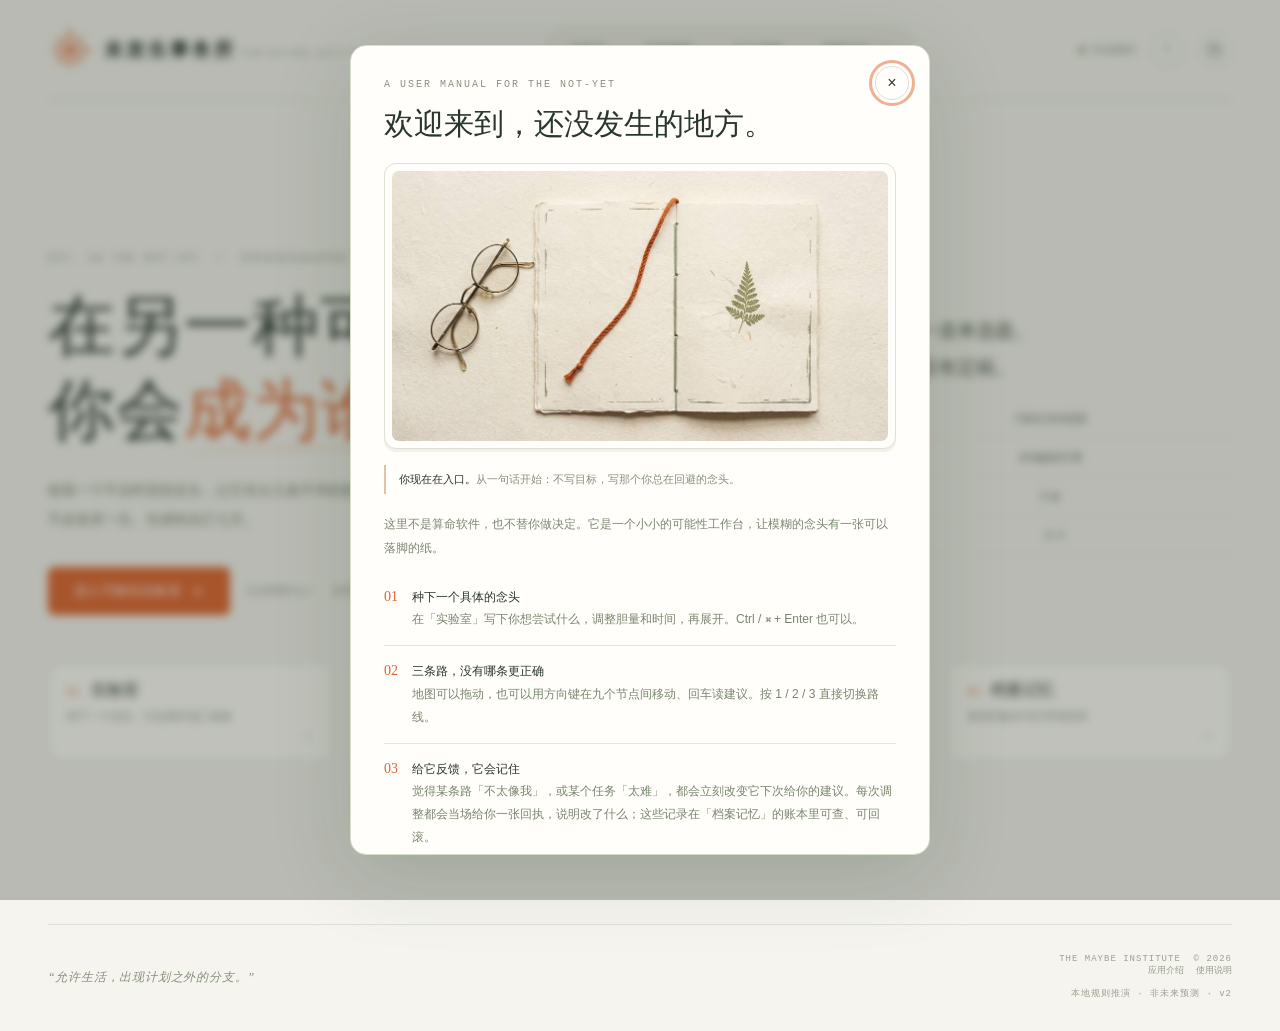
==== outputs/index.html @ 6c7bf084 "Upload outputs\index.html" ====
<!DOCTYPE html>
<html lang="zh-CN">
<head>
<meta charset="UTF-8">
<meta name="viewport" content="width=device-width,initial-scale=1,viewport-fit=cover">
<meta name="theme-color" content="#f5f4ef">
<meta name="description" content="未发生事务所：把不敢开始的念头，展开成三条可能性路线与一个七天计划。本地优先，不上传数据。">
<link rel="icon" href="data:image/svg+xml,%3Csvg xmlns='http://www.w3.org/2000/svg' viewBox='0 0 50 50'%3E%3Crect width='50' height='50' fill='%23f5f4ef'/%3E%3Cg fill='none' stroke='%23262626' stroke-width='2' stroke-linecap='round'%3E%3Cpath d='M25 7v36M7 25h36M12 12l26 26M12 38l26-26'/%3E%3Ccircle cx='25' cy='25' r='13'/%3E%3C/g%3E%3Ccircle cx='25' cy='25' r='3.5' fill='%23262626'/%3E%3C/svg%3E">
<title>未发生事务所 · The Maybe Institute</title>
<style>/* ============================================================
   未发生事务所 · 设计系统
   纸感编辑风格：米白底、细描边、衬线标题、橙色强调
   ============================================================ */

:root {
  --paper: #f5f4ef;
  --card: #fffefa;
  --card-soft: #fbfcf7;
  --ink: #29362e;
  --ink-soft: #4d574c;
  --muted: #8b9085;
  --line: #dedfd5;
  --line-soft: #e8e9e0;
  --orange: #df632e;
  --orange-soft: #fff0e5;
  --orange-line: #e7bfa4;
  --green: #617568;
  --green-soft: #edf1e9;
  --green-line: #d5dec9;
  --blue: #738aa2;
  --blue-soft: #edf1f6;
  --danger: #b35b39;
  --danger-soft: #f8e8dd;
  --serif: Georgia, "Times New Roman", "Songti SC", "Noto Serif CJK SC", SimSun, serif;
  --sans: Inter, -apple-system, BlinkMacSystemFont, "Segoe UI", "Microsoft YaHei", sans-serif;
  --mono: ui-monospace, SFMono-Regular, Menlo, Consolas, monospace;
  --shadow-card: 0 3px 0 #ebeee2aa;
  --radius: 14px;
  --radius-sm: 8px;
  /* 底部两条常驻条的高度。之前这两个数字（61 / 72）散落在 .ledger-bar、
     body::after、#view::after、.toast 四处，改一处就要跟着改三处。
     收成一个变量后，键盘顶起时只要把变量归零，四条依赖同时失效。 */
  --tabbar-h: 61px;
  --ledger-h: 72px;
  /* 品牌英文副标沿用旧的浅灰。它不做正文阅读用，纯装饰，
     所以不该跟着 --muted 一起加深 —— 加深后会抢 .brand 主标的注意力。 */
  --muted-brand: #8b9085;
}

* { box-sizing: border-box; }

html { scroll-behavior: smooth; }

body {
  margin: 0;
  background: var(--paper);
  color: var(--ink);
  font-family: var(--sans);
  -webkit-font-smoothing: antialiased;
}

button, input, textarea, select { font: inherit; }
button { cursor: pointer; color: inherit; border: 0; }
button:disabled { cursor: default; }
a { color: inherit; }

button:focus-visible, a:focus-visible, input:focus-visible,
textarea:focus-visible, select:focus-visible, [tabindex]:focus-visible {
  outline: 3px solid rgba(223, 99, 46, 0.5);
  outline-offset: 3px;
}

/* 路由跳转后焦点会落到页面标题上（app.js:133 focus()），
   屏幕阅读器因此能朗读新页的标题 —— 这个行为要留着。
   但标题上方紧贴着一行 eyebrow（STEP 01 / 给可能性一个入口），
   outline 默认向外扩 3px，正好把那行小字的下缘盖掉。
   改成向内收，焦点提示仍然清晰，且不再压字。
   h1 是块级元素、宽度占满一行，所以再收成行内盒，
   否则焦点环会拉成横跨整页的一条线，看不出框住的是什么。 */
.page-title:focus-visible,
.landing h1:focus-visible {
  outline-offset: -3px;
  border-radius: 4px;
  width: fit-content;
}

::selection { background: #f5c5a8; color: var(--ink); }

.shell { max-width: 1536px; margin: 0 auto; padding: 0 48px; }
.sr-only {
  position: absolute; width: 1px; height: 1px; padding: 0; margin: -1px;
  overflow: hidden; clip: rect(0 0 0 0); white-space: nowrap; border: 0;
}

/* ── 顶栏 ───────────────────────────────────────────── */
.topbar {
  height: 100px;
  display: flex; align-items: center; justify-content: space-between;
  border-bottom: 1px solid var(--line); gap: 24px;
}
.brand { display: flex; align-items: center; gap: 12px; background: none; padding: 0; text-align: left; }
.brand-symbol { width: 44px; height: 44px; color: var(--orange); flex-shrink: 0; }
.brand-cn { font-size: 19px; font-weight: 650; letter-spacing: 3px; }
.brand-en { font-size: 9px; letter-spacing: 2.1px; color: var(--muted); margin-top: 6px; }

.nav { display: flex; padding: 5px; border: 1px solid var(--line); border-radius: 28px; gap: 3px; background: #efeee8; }
.nav button {
  font-size: 12px; letter-spacing: 0.4px; padding: 10px 18px;
  background: transparent; border-radius: 22px; color: #7b8379; white-space: nowrap;
}
.nav button:hover { color: var(--ink); }
.nav button.active { background: var(--card); color: var(--ink); box-shadow: 0 2px 5px rgba(43, 57, 37, 0.09); }
.nav-count { font: 10px var(--mono); margin-left: 6px; opacity: 0.65; }

.top-status { display: flex; align-items: center; gap: 14px; font-size: 10px; letter-spacing: 1px; color: #798375; }
.status-text { display: flex; align-items: center; gap: 7px; }
.live-dot { width: 6px; height: 6px; background: #718968; border-radius: 50%; display: inline-block; }
.live-dot.warn { background: var(--orange); }

.icon-btn {
  height: 34px; width: 34px; background: transparent; border: 1px solid var(--line);
  border-radius: 50%; display: grid; place-items: center; flex-shrink: 0;
}
.icon-btn svg { width: 15px; height: 15px; }
.icon-btn:hover { border-color: var(--orange-line); color: var(--orange); }

/* 设置齿轮：它虽然长得像普通图标按钮，但承担的是导航职责
   （占着主导航里原本属于它的那一格），所以当前页要像 Tab 一样点亮。
   用底色 + 描边双线索，光靠变深在浅色顶栏上不够明显。 */
#settings-button.active {
  background: var(--card);
  border-color: var(--green-line);
  color: var(--ink);
  box-shadow: 0 2px 5px rgba(43, 57, 37, 0.09);
}

/* ── 通用页面骨架 ─────────────────────────────────────
   页头原先是「标题 + 右侧配图」的两列。配图撤掉后页头只剩文字，
   于是把上下留白收紧了一档：40→30、26→20。
   这不是为了「看起来更满」——省下的 16px 直接变成正文可用的高度，
   手机上一屏能多露出小半张卡片。 */
.page { padding: 30px 0 20px; }
.page-head { margin-bottom: 20px; }
/* eyebrow 与标题原本各占一行，中间那点空隙在两列布局里被配图平衡掉了；
   现在单列，把间距收紧，两行读起来更像一个整体。 */
.page-head .eyebrow + .page-title { margin-top: 2px; }
.crumb { display: flex; align-items: center; gap: 8px; font-size: 10px; letter-spacing: 0.8px; color: var(--muted); margin-bottom: 16px; }
.crumb button { background: none; padding: 0; color: var(--muted); border-bottom: 1px solid transparent; }
.crumb button:hover { color: var(--orange); border-bottom-color: var(--orange-line); }
.page-title { font: 400 40px/1.35 var(--serif); margin: 0 0 14px; letter-spacing: 0.5px; }
.page-desc { font-size: 12px; line-height: 1.9; color: var(--muted); max-width: 620px; margin: 0; }
.eyebrow { font: 10px var(--mono); letter-spacing: 2px; color: #8a9082; }

.section-bar { display: flex; align-items: center; justify-content: space-between; margin: 14px 0 15px; gap: 12px; }
.section-title { display: flex; align-items: center; gap: 12px; font-size: 12px; font-weight: 500; letter-spacing: 1px; }
.section-number { font: 10px var(--mono); color: var(--orange); border: 1px solid var(--orange-line); padding: 3px 5px; border-radius: 3px; }
.section-hint { font-size: 10px; color: #969a90; letter-spacing: 0.6px; }

.card { background: var(--card); border: 1px solid var(--line); border-radius: var(--radius); padding: 24px; }

/* ── 按钮 ───────────────────────────────────────────── */
.btn { display: inline-flex; align-items: center; justify-content: center; gap: 8px; border-radius: 6px; font-size: 12px; padding: 12px 18px; letter-spacing: 0.4px; }
.btn-primary { background: var(--orange); color: #fff; }
.btn-primary:disabled { background: #d9c2b4; }
.btn-ghost { background: transparent; border: 1px solid var(--line); color: var(--ink-soft); }
.btn-ghost:hover { border-color: var(--orange-line); color: var(--orange); }
.btn-soft { background: var(--green-soft); border: 1px solid var(--green-line); color: var(--green); }
.btn-danger { background: var(--danger-soft); border: 1px solid #e0baa0; color: var(--danger); }
.btn-block { width: 100%; }
.btn svg { width: 15px; height: 15px; }
.text-btn { background: none; padding: 0; color: var(--muted); font-size: 10px; display: inline-flex; align-items: center; gap: 4px; }
.text-btn:hover { color: var(--orange); }

/* ── 入口页 ─────────────────────────────────────────── */
.landing { min-height: calc(100vh - 100px); display: flex; flex-direction: column; justify-content: center; padding: 48px 0 36px; }
.landing-inner { display: grid; grid-template-columns: minmax(0, 1fr) minmax(280px, 420px); gap: 56px; align-items: center; width: 100%; }
.landing h1 { font: 400 clamp(40px, 5.2vw, 76px)/1.25 var(--serif); margin: 20px 0 24px; letter-spacing: 1px; }
.landing h1 em { font-style: normal; color: var(--orange); position: relative; }
.landing h1 em::after {
  content: ""; position: absolute; left: 2px; right: 2px; bottom: -10px; height: 8px;
  border-top: 1px solid rgba(223, 99, 46, 0.5); border-radius: 50%;
}
.landing-lede { font-size: 14px; line-height: 2.05; color: #6f7a6b; max-width: 480px; margin: 0 0 34px; }
.landing-actions { display: flex; align-items: center; gap: 16px; flex-wrap: wrap; }
.landing-actions .btn-primary { padding: 15px 26px; font-size: 13px; }
.landing-aside { border-left: 1px solid var(--line); padding-left: 30px; }
/* 插图容器。全站只剩三张功能性插图：空状态、404、使用说明。
   页头配图撤掉后，.illu-hero 与 .page-head.with-art 那套两列布局
   也一并删了 —— 留着只会让下一个人以为「这里本该有张图」。 */
.illu {
  margin: 0 0 20px;
  background: var(--card);
  border: 1px solid var(--line);
  border-radius: 12px;
  padding: 7px;
  box-shadow: var(--shadow-card);
}
.illu img { display: block; width: 100%; height: auto; border-radius: 7px; }
.empty-state .illu {
  max-width: 440px;
  margin: 0 auto 20px;
  box-shadow: none;
  background: transparent;
  border: 0;
  padding: 0;
}
.landing-gallery { width: 100%; margin-top: 48px; }
.gallery-row { display: grid; grid-template-columns: repeat(4, 1fr); gap: 16px; }
/* 四个去处卡片。原来是「配图 + 名称 + 一句说明」的堆叠，
   图撤掉后改成有边框的排版卡：编号在左上角、箭头在右上角，
   名称与说明靠左。编号给了四个去处一个次序，箭头暗示它能进去。
   次序即叙事：想做什么 → 什么拦着 → 此刻背着多少 → 存下来。 */
.gallery-card {
  text-align: left;
  display: grid;
  grid-template-columns: auto 1fr auto;
  align-items: baseline;
  column-gap: 10px;
  row-gap: 2px;
  padding: 16px 18px;
  border: 1px solid var(--line);
  border-radius: var(--radius);
  background: var(--card);
  transition: border-color 160ms ease, background 160ms ease;
}
.gallery-no {
  grid-column: 1;
  font: 10px var(--mono);
  letter-spacing: 1px;
  color: var(--orange);
}
.gallery-go {
  grid-column: 3;
  font-size: 13px;
  color: var(--muted);
  transition: transform 160ms ease, color 160ms ease;
}
.gallery-card strong {
  grid-column: 2;
  font: 400 16px var(--serif);
  color: var(--ink);
}
.gallery-card .gallery-sub {
  grid-column: 1 / -1;
  font-size: 11px;
  color: var(--muted);
  line-height: 1.75;
  margin-top: 4px;
}
.gallery-card:hover { border-color: var(--orange-line); background: var(--orange-soft); }
.gallery-card:hover .gallery-go { color: var(--orange); transform: translateX(3px); }
.gallery-card:hover .gallery-sub { color: var(--ink-soft); }
#help-illu { margin: 4px 0 16px; }
#help-illu .illu { margin: 0; }
.intro-rooms { margin-top: 14px; }
.landing-quote { font: 400 19px/1.95 var(--serif); margin: 0 0 26px; color: var(--ink-soft); }
.landing-meta { display: flex; flex-direction: column; gap: 13px; }
.landing-meta div { display: flex; justify-content: space-between; gap: 14px; font-size: 10px; letter-spacing: 0.6px; color: var(--muted); border-bottom: 1px dotted var(--line); padding-bottom: 11px; }
.landing-meta strong { font-weight: 500; color: var(--ink-soft); text-align: right; }
.return-note {
  margin-top: 26px; padding: 16px 18px; background: var(--green-soft);
  border: 1px solid var(--green-line); border-radius: var(--radius-sm);
}
.return-note span { display: block; font: 9px var(--mono); letter-spacing: 1px; color: #849478; margin-bottom: 8px; }
.return-note p { margin: 0; font-size: 12px; line-height: 1.8; color: #6f7d64; }

/* ── 实验室：输入区 ─────────────────────────────────── */
.workspace { display: grid; grid-template-columns: 300px minmax(0, 1fr); gap: 18px; align-items: stretch; }
.composer { border: 1px solid var(--line); border-radius: var(--radius); background: var(--card); padding: 24px 22px 18px; display: flex; flex-direction: column; }
.label-row { display: flex; justify-content: space-between; align-items: center; font-size: 12px; font-weight: 600; }
.tiny-code { font: 9px var(--mono); letter-spacing: 1px; color: #a3a69b; }
.idea-wrap { margin-top: 14px; position: relative; }
.idea-wrap::before { content: "“"; font-family: var(--serif); position: absolute; top: 8px; left: 13px; font-size: 30px; color: #c7c4b7; pointer-events: none; }
textarea { width: 100%; height: 118px; resize: none; border: 1px solid var(--line-soft); border-radius: var(--radius-sm); background: #f7f6f0; padding: 35px 13px 20px; font-size: 13px; line-height: 1.9; color: var(--ink-soft); }
textarea:focus { border-color: #d5a385; outline: none; }
.char-count { position: absolute; bottom: 10px; right: 11px; font: 9px var(--mono); color: #aaa99e; pointer-events: none; }
.sample-head { display: flex; justify-content: space-between; align-items: center; margin-top: 14px; font-size: 10px; color: #9b9d91; }
.sample-chips { display: flex; gap: 5px; flex-wrap: wrap; margin: 10px 0 20px; }
.sample-chip { font-size: 10px; padding: 6px 8px; background: transparent; border: 1px solid var(--line); border-radius: 5px; color: #7a8074; }
.sample-chip:hover { border-color: #da8e63; background: var(--orange-soft); color: var(--orange); }
.sample-chip.preferred { border-color: var(--green-line); background: var(--green-soft); color: var(--green); }
.control-label { font-size: 11px; display: flex; justify-content: space-between; align-items: center; }
.control-label output { font: 10px var(--mono); color: var(--orange); }
input[type="range"] { width: 100%; height: 4px; accent-color: var(--orange); margin: 18px 0 10px; cursor: pointer; }
.range-captions { display: flex; justify-content: space-between; font-size: 9px; color: #a5a79d; }
.time-label { margin-top: 22px; font-size: 11px; }
.time-switch { display: flex; border: 1px solid var(--line); border-radius: 6px; padding: 3px; margin-top: 10px; gap: 3px; }
.time-switch button { flex: 1; font-size: 10px; padding: 7px 0; background: transparent; border-radius: 3px; color: #929587; }
.time-switch button.active { background: #eeeede; color: var(--ink-soft); font-weight: 600; }
.generate { display: flex; align-items: center; justify-content: space-between; background: var(--orange); color: #fff; font-size: 12px; padding: 14px 16px; width: 100%; border-radius: 7px; margin-top: 20px; letter-spacing: 1px; }
.generate .key { font: 10px var(--mono); opacity: 0.6; margin-left: auto; margin-right: 10px; }
.privacy { font-size: 9px; color: #a1a596; text-align: center; margin: 13px 0 0; display: flex; align-items: center; justify-content: center; gap: 5px; }
.privacy svg { width: 11px; height: 11px; }
.engine-badge { display: inline-flex; align-items: center; gap: 5px; font: 9px var(--mono); letter-spacing: 0.8px; border: 1px solid var(--line); border-radius: 3px; padding: 3px 6px; color: var(--muted); }
.engine-badge.ai { border-color: var(--orange-line); background: var(--orange-soft); color: var(--orange); }

/* ── 实验室：可能性地图 ─────────────────────────────── */
.map-card { border: 1px solid var(--line); border-radius: var(--radius); overflow: hidden; background: var(--card-soft); display: flex; flex-direction: column; position: relative; min-width: 0; }
.map-card::before {
  content: ""; position: absolute; inset: 0;
  background-image: radial-gradient(#afb7a9 0.7px, transparent 0.7px);
  background-size: 18px 18px; opacity: 0.25; pointer-events: none;
}
.map-header { padding: 22px 26px 0; display: flex; justify-content: space-between; align-items: flex-start; gap: 16px; position: relative; }
.map-overline { font: 9px var(--mono); letter-spacing: 2px; color: #9fa694; display: flex; align-items: center; gap: 8px; }
.map-title { font-size: 15px; letter-spacing: 1px; margin: 9px 0 0; font-weight: 500; }
.map-title.draft { color: #b66c40; }
.map-tools { display: flex; gap: 8px; align-items: center; }
.map-tools .small-label { font: 9px var(--mono); color: #9da38f; border: 1px solid #dfe3d5; border-radius: 3px; padding: 5px 7px; white-space: nowrap; }
.field { height: 347px; position: relative; min-height: 300px; flex: 1; margin: 7px 10px 0; }
.field-lines { position: absolute; inset: 0; width: 100%; height: 100%; overflow: visible; pointer-events: none; }
.route-path { fill: none; stroke: #c9cebf; stroke-width: 1.2; stroke-dasharray: 4 5; vector-effect: non-scaling-stroke; }
.route-path.selected { stroke: var(--orange); stroke-width: 1.8; stroke-dasharray: none; }
.field-guide { fill: none; stroke: #dce0d3; stroke-width: 0.8; vector-effect: non-scaling-stroke; }
.node {
  position: absolute; width: clamp(92px, 11.3vw, 152px); min-height: 73px;
  padding: 11px 12px 10px; text-align: left; background: #fdfdf9;
  border: 1px solid #dce0d3; border-radius: var(--radius-sm);
  transform: translate(-50%, -50%); box-shadow: var(--shadow-card); z-index: 2;
}
.node:hover { border-color: #b3bca7; background: #fff; z-index: 3; }
.node.active { border-color: #df8d62; background: #fff7ed; box-shadow: 0 3px 0 #efdfce; }
.node.selected-node { outline: 2px solid var(--orange); outline-offset: 3px; }
.node.route-green { --route-color: var(--green); }
.node.route-orange { --route-color: var(--orange); }
.node.route-blue { --route-color: var(--blue); }
.node-meta { display: flex; justify-content: space-between; align-items: center; font: 8px var(--mono); color: #a2a897; letter-spacing: 0.5px; }
.node-meta svg { width: 12px; height: 12px; color: var(--route-color); }
.node-title { display: block; font-size: 11px; line-height: 1.5; margin-top: 6px; white-space: nowrap; }
.node-sub { font-size: 8px; color: #a0a591; display: block; margin-top: 3px; }
.node.active .node-title { color: #a5512d; }
.node.active .node-meta, .node.active .node-sub { color: #bb997d; }
.origin { position: absolute; left: 10%; top: 50%; transform: translate(-50%, -50%); z-index: 2; text-align: center; }
.origin-circle {
  width: 63px; height: 63px; border: 1px solid #e4b38d; border-radius: 50%;
  display: grid; place-items: center; background: #fcf5e9;
  box-shadow: 0 0 0 7px #f7f4e9, 0 0 0 8px #e5e2d3;
  font: 22px var(--serif); color: var(--orange);
}
.origin-label { font-size: 10px; position: absolute; top: 82px; left: 50%; transform: translateX(-50%); white-space: nowrap; letter-spacing: 2px; }
.origin-label small { display: block; margin-top: 5px; font: 8px var(--mono); letter-spacing: 1px; color: #a3a792; }
.route-label { position: absolute; left: 27%; font-size: 8px; letter-spacing: 1px; color: #9aa18e; }
.map-stamp { position: absolute; left: 1.5%; bottom: 5%; color: #a8af9a; font: 8px var(--mono); line-height: 1.7; letter-spacing: 1.3px; }
.field-footnote { position: absolute; right: 3%; bottom: 1%; font: 8px var(--mono); letter-spacing: 1px; color: #a8af9a; }
.map-bottom { position: relative; padding: 17px 23px; border-top: 1px solid var(--line-soft); display: flex; gap: 10px; justify-content: space-between; align-items: center; background: rgba(251, 252, 245, 0.72); }
.route-tabs { display: flex; gap: 7px; flex-wrap: wrap; }
.route-tab { background: transparent; border: 1px solid #dde1d2; padding: 8px 10px; border-radius: 5px; font-size: 10px; color: #909885; display: flex; align-items: center; gap: 7px; white-space: nowrap; }
.route-tab i { width: 5px; height: 5px; border-radius: 50%; background: currentColor; }
.route-tab.active { border-color: #e7b293; background: var(--orange-soft); color: #bd632f; }
.route-tab.downweighted { opacity: 0.55; }
.route-tab.downweighted::after { content: "↓"; font-size: 9px; }
.map-caption { font-size: 9px; color: #9ba18d; white-space: nowrap; }
.map-banner { position: relative; margin: 0 26px 4px; padding: 11px 14px; background: var(--green-soft); border: 1px solid var(--green-line); border-radius: var(--radius-sm); font-size: 10px; line-height: 1.75; color: #6f7d64; }
.map-banner strong { color: #5d6d52; font-weight: 600; }

.node-detail { border: 1px solid #e0d4bd; background: #fcf6e9; border-radius: var(--radius-sm); padding: 13px 17px; margin: 15px 0 0; display: flex; justify-content: space-between; align-items: center; gap: 12px; }
.node-detail strong { font-size: 11px; font-weight: 500; color: #9c7048; display: block; margin-bottom: 4px; }
.node-detail p { font-size: 10px; color: #99876b; line-height: 1.8; margin: 0; }
.node-detail button { flex-shrink: 0; background: none; color: #99876b; font-size: 16px; padding: 5px; }

/* ── 路线详情页 ─────────────────────────────────────── */
.route-layout { display: grid; grid-template-columns: minmax(0, 1fr) 320px; gap: 18px; align-items: start; }
.route-head { display: flex; justify-content: space-between; align-items: flex-end; gap: 20px; flex-wrap: wrap; margin-bottom: 22px; }
.route-head h1 { font: 400 34px/1.35 var(--serif); margin: 10px 0 0; }
.route-head .route-code { font: 10px var(--mono); letter-spacing: 1.5px; color: var(--orange); }
.route-switch { display: flex; gap: 6px; flex-wrap: wrap; }
.route-switch button { border: 1px solid var(--line); background: transparent; border-radius: 5px; padding: 8px 12px; font-size: 10px; color: var(--muted); }
.route-switch button.active { border-color: var(--orange-line); background: var(--orange-soft); color: var(--orange); }
.route-desc { font-size: 12px; line-height: 2; color: #798570; margin: 0 0 22px; }

.steps { display: grid; grid-template-columns: repeat(3, 1fr); gap: 14px; margin-bottom: 26px; }
.step { border: 1px solid var(--line); border-radius: var(--radius); padding: 20px; background: var(--card); display: flex; flex-direction: column; }
.step-code { font: 9px var(--mono); letter-spacing: 1px; color: #a2a897; display: flex; justify-content: space-between; align-items: center; }
.step-code svg { width: 14px; height: 14px; color: var(--orange); }
.step h3 { font-size: 14px; font-weight: 500; margin: 13px 0 10px; }
.step p { font-size: 11px; line-height: 1.9; color: #87907b; margin: 0; }

.days-panel { border: 1px solid var(--line); border-radius: var(--radius); background: var(--card); padding: 24px 26px 18px; }
.days-head { display: flex; justify-content: space-between; align-items: flex-start; gap: 20px; margin-bottom: 6px; }
.days-head h2 { font: 22px var(--serif); margin: 0 0 7px; font-weight: 400; }
.days-head p { font-size: 10px; color: #9a9e90; line-height: 1.7; margin: 0; }
.progress-group { display: flex; align-items: center; gap: 10px; font: 10px var(--mono); color: var(--orange); }
.progress-track { height: 3px; width: 70px; background: #e9e9df; }
.progress-fill { height: 100%; background: var(--orange); width: 0; transition: width 0.25s ease; }
.days { display: grid; grid-template-columns: 1fr 1fr; column-gap: 25px; }
.day-row { border-top: 1px solid var(--line-soft); padding: 11px 0 9px; }
.day-main { display: flex; align-items: flex-start; gap: 10px; background: none; padding: 0; text-align: left; width: 100%; }
.day-main .check { width: 15px; height: 15px; min-width: 15px; border: 1px solid #d6dacb; border-radius: 4px; margin-top: 2px; display: grid; place-items: center; background: var(--card); color: #fff; font-size: 11px; }
.day-row.completed .check { background: #7b8c69; border-color: #7b8c69; }
.day-number { font: 8px var(--mono); color: #a7aa9a; display: block; margin-bottom: 4px; letter-spacing: 0.7px; }
.day-title { font-size: 10px; color: #69745f; line-height: 1.7; }
.day-row.completed .day-title { text-decoration: line-through; color: #a4ac98; }
.day-feedback { margin: 8px 0 0 25px; }
.completion-box { padding: 14px; margin-top: 16px; background: #f1f3e8; border: 1px solid #d4ddc5; border-radius: var(--radius-sm); font-size: 11px; line-height: 1.9; color: #778362; }
.completion-box strong { display: block; color: #677951; font-family: var(--serif); font-size: 17px; font-weight: 400; margin-bottom: 4px; }
.plan-note { font-size: 9px; color: #a0a48f; line-height: 1.8; margin-top: 14px; padding-top: 12px; border-top: 1px dashed #e0e3d5; display: flex; justify-content: space-between; gap: 10px; }

/* ── 反馈控件 ───────────────────────────────────────── */
.seg { display: inline-flex; border: 1px solid var(--line); border-radius: 6px; padding: 2px; gap: 2px; background: var(--card-soft); }
.seg button { font-size: 10px; padding: 6px 10px; background: transparent; border-radius: 4px; color: #8b9284; white-space: nowrap; }
.seg button:hover { color: var(--ink-soft); }
.seg button[aria-pressed="true"] { background: #eeeede; color: var(--ink-soft); font-weight: 600; }
.seg.compact button { font-size: 9px; padding: 4px 8px; }
.seg button[data-key="like"][aria-pressed="true"] { background: var(--green-soft); color: var(--green); }
.seg button[data-key="unlike"][aria-pressed="true"] { background: var(--danger-soft); color: var(--danger); }
.feedback-card { border: 1px solid var(--green-line); background: var(--green-soft); border-radius: var(--radius); padding: 20px; }
.feedback-card h3 { font-size: 13px; font-weight: 600; margin: 0 0 6px; color: #5d6d52; }
.feedback-card p { font-size: 10px; line-height: 1.8; color: #7d8a71; margin: 0 0 14px; }
.feedback-card .seg { background: rgba(255, 255, 255, 0.7); }
.feedback-card .seg button[aria-pressed="true"] { background: var(--card); }
.feedback-hint { font-size: 9px; line-height: 1.75; color: #8b9681; margin: 12px 0 0; }

/* ── 记忆页 ─────────────────────────────────────────── */
.memory-grid { display: grid; grid-template-columns: minmax(0, 1fr) minmax(0, 1fr); gap: 18px; align-items: start; }
.panel { border: 1px solid var(--line); border-radius: var(--radius); background: var(--card); padding: 24px 26px; }
.panel + .panel { margin-top: 18px; }
.panel-head { display: flex; justify-content: space-between; align-items: flex-start; gap: 16px; margin-bottom: 18px; }
.panel-head h2 { font: 22px var(--serif); font-weight: 400; margin: 0 0 6px; }
.panel-head p { font-size: 10px; color: var(--muted); line-height: 1.7; margin: 0; }
.fact-list { display: flex; flex-direction: column; }
.fact { display: flex; justify-content: space-between; align-items: center; gap: 14px; padding: 12px 0; border-top: 1px solid var(--line-soft); }
.fact:first-child { border-top: 0; }
.fact-label { font-size: 10px; color: var(--muted); letter-spacing: 0.4px; }
.fact-value { font-size: 12px; color: var(--ink-soft); text-align: right; overflow-wrap: anywhere; }
.fact-remove { background: none; color: #b9bcae; font-size: 14px; padding: 2px 4px; flex-shrink: 0; }
.fact-remove:hover { color: var(--danger); }
.bar-list { display: flex; flex-direction: column; gap: 13px; }
.bar-row { display: grid; grid-template-columns: 84px 1fr 46px; align-items: center; gap: 12px; font-size: 10px; }
.bar-name { color: var(--ink-soft); }
.bar-track { height: 5px; background: #eceee4; border-radius: 3px; overflow: hidden; }
.bar-fill { height: 100%; background: var(--orange); border-radius: 3px; }
.bar-value { font: 10px var(--mono); color: var(--muted); text-align: right; }
.log-list { display: flex; flex-direction: column; max-height: 420px; overflow-y: auto; }
.log-item { padding: 13px 0; border-top: 1px solid var(--line-soft); display: flex; gap: 14px; }
.log-item:first-child { border-top: 0; }
.log-date { font: 9px var(--mono); color: #a9ad9e; white-space: nowrap; padding-top: 2px; }
.log-body strong { display: block; font-size: 11px; font-weight: 500; color: var(--ink-soft); margin-bottom: 4px; }
.log-body span { font-size: 10px; line-height: 1.75; color: var(--muted); }
.evo-item { padding: 14px 0; border-top: 1px solid var(--line-soft); }
.evo-item:first-child { border-top: 0; }
.evo-trigger { font-size: 11px; color: var(--ink-soft); line-height: 1.75; margin: 0 0 5px; }
.evo-change { font-size: 10px; color: var(--orange); margin: 0 0 6px; display: flex; align-items: center; gap: 6px; }
.evo-change::before { content: "→"; color: var(--orange-line); }
.evo-meta { font: 9px var(--mono); color: #a9ad9e; letter-spacing: 0.6px; }
.stat-row { display: grid; grid-template-columns: repeat(3, 1fr); gap: 12px; margin-bottom: 20px; }
.stat { border: 1px solid var(--line); border-radius: var(--radius-sm); padding: 14px; background: var(--card-soft); }
.stat strong { display: block; font: 400 26px var(--serif); color: var(--ink); margin-bottom: 5px; }
.stat span { font-size: 9px; color: var(--muted); letter-spacing: 0.5px; }
.history-list { display: flex; flex-direction: column; }
.history-item { display: flex; gap: 12px; align-items: flex-start; padding: 12px 0; border-top: 1px solid var(--line-soft); }
.history-item:first-child { border-top: 0; }
.history-main { flex: 1; min-width: 0; }
.history-idea { font-size: 12px; color: var(--ink-soft); line-height: 1.7; overflow-wrap: anywhere; }
.history-meta { font: 9px var(--mono); color: #a9ad9e; margin-top: 5px; letter-spacing: 0.5px; }

/* ── 档案柜 ─────────────────────────────────────────── */
.archive-grid { display: grid; grid-template-columns: repeat(3, 1fr); gap: 20px; }
.archive-card { padding: 25px; border: 1px solid var(--line); border-radius: var(--radius); background: var(--card); min-width: 0; display: flex; flex-direction: column; }
.archive-date { font: 9px var(--mono); color: var(--muted); letter-spacing: 1px; }
.archive-card h3 { font: 400 21px/1.65 var(--serif); margin: 19px 0 14px; overflow-wrap: anywhere; }
.archive-card p { font-size: 11px; color: #87907b; line-height: 1.8; margin: 0; }
.archive-actions { display: flex; gap: 10px; margin-top: auto; padding-top: 22px; align-items: center; }
.archive-actions button { padding: 9px 14px; font-size: 10px; border: 1px solid var(--line); border-radius: 4px; background: var(--green-soft); }
.archive-actions button:last-child { margin-left: auto; background: none; color: #a29181; border-color: transparent; }
.empty-state { grid-column: 1 / -1; text-align: center; padding: 80px 20px; border: 1px dashed #ccd3bf; border-radius: var(--radius); }
.empty-state svg { width: 58px; height: 58px; margin: 0 auto; color: #98a988; }
.empty-state h2 { font: 400 24px var(--serif); margin: 22px 0 14px; }
.empty-state p { font-size: 12px; color: var(--muted); line-height: 1.9; margin: 0 0 20px; }

/* ── 档案记忆：档案 / 账本 子标签 ────────────────────── */
.subtabs { display: flex; gap: 0; margin: 0 0 24px; border-bottom: 1px solid var(--line); }
.subtab {
  flex: 1 1 0; min-width: 0; min-height: 44px; padding: 12px 8px;
  font: 500 13px var(--sans); color: var(--muted); background: none; border: 0;
  border-bottom: 2px solid transparent; margin-bottom: -1px;
  white-space: nowrap; overflow: hidden; text-overflow: ellipsis;
}
.subtab.active { color: var(--ink); border-bottom-color: var(--green-line); font-weight: 600; }
.subtab:focus-visible { outline: 2px solid var(--green); outline-offset: -2px; border-radius: 4px; }
.subpanel[hidden] { display: none; }

/* ── 设置页 ─────────────────────────────────────────── */
.settings-grid { display: grid; grid-template-columns: minmax(0, 1fr) 320px; gap: 18px; align-items: start; }
.form-row { margin-bottom: 18px; }
.form-row label { display: block; font-size: 11px; margin-bottom: 8px; color: var(--ink-soft); }
.form-row .hint { font-size: 9px; color: var(--muted); line-height: 1.75; margin-top: 7px; }
.form-row input[type="text"], .form-row input[type="password"], .form-row select {
  width: 100%; border: 1px solid var(--line-soft); border-radius: 6px; background: #f7f6f0;
  padding: 11px 12px; font-size: 12px; color: var(--ink-soft);
}
.form-row input:focus { border-color: #d5a385; outline: none; }
.key-wrap { position: relative; }
.key-wrap input { padding-right: 74px !important; font-family: var(--mono); font-size: 11px !important; }
.key-reveal { position: absolute; right: 6px; top: 50%; transform: translateY(-50%); background: none; color: var(--muted); font-size: 10px; padding: 6px 8px; }
.switch-row { display: flex; align-items: center; justify-content: space-between; gap: 16px; padding: 14px 0; border-top: 1px solid var(--line-soft); }
.switch-row:first-of-type { border-top: 0; }
.switch-row .switch-label { font-size: 12px; color: var(--ink-soft); }
.switch-row .switch-hint { font-size: 9px; color: var(--muted); line-height: 1.7; margin-top: 4px; }
.toggle { width: 42px; height: 24px; border-radius: 12px; background: #dfe1d6; position: relative; flex-shrink: 0; transition: background 0.2s; }
.toggle::after { content: ""; position: absolute; top: 3px; left: 3px; width: 18px; height: 18px; border-radius: 50%; background: #fff; transition: transform 0.2s; box-shadow: 0 1px 3px rgba(0,0,0,0.15); }
.toggle[aria-pressed="true"] { background: var(--green); }
.toggle[aria-pressed="true"]::after { transform: translateX(18px); }
.warn-box { border: 1px solid #e4deca; background: #f7f4e9; border-radius: var(--radius-sm); padding: 15px; font-size: 10px; line-height: 1.9; color: #96866a; }
.warn-box strong { color: #7d6c4c; display: block; margin-bottom: 6px; font-size: 11px; }
.test-result { margin-top: 14px; padding: 12px 14px; border-radius: var(--radius-sm); font-size: 10px; line-height: 1.8; }
.test-result.ok { background: var(--green-soft); border: 1px solid var(--green-line); color: #6f7d64; }
.test-result.fail { background: var(--danger-soft); border: 1px solid #e0baa0; color: var(--danger); }
.about-list { display: flex; flex-direction: column; gap: 14px; }
.about-list div { font-size: 11px; line-height: 1.9; color: #7b8771; padding-left: 16px; position: relative; }
.about-list div::before { content: ""; position: absolute; left: 0; top: 9px; width: 5px; height: 5px; border-radius: 50%; background: var(--orange-line); }
.intro-rooms { display: grid; grid-template-columns: 1fr 1fr; gap: 12px; }
.intro-room { border: 1px solid var(--line-soft); border-radius: var(--radius-sm); background: var(--card-soft); padding: 16px 16px 14px; }
.intro-room .kicker { font: 9px var(--mono); letter-spacing: 1.5px; color: #9aa18e; }
.intro-room h3 { font: 400 16px var(--serif); margin: 8px 0 6px; }
.intro-room p { font-size: 11px; line-height: 1.8; color: #82897d; margin: 0; }

/* ============================================================
   交互动效层
   原则：动效只用来解释「刚刚发生了什么」，不做装饰。
   全部在 prefers-reduced-motion 下退化为直接给出终态。
   ============================================================ */

@keyframes mi-rise {
  from { opacity: 0; transform: translateY(10px); }
  to   { opacity: 1; transform: none; }
}
@keyframes mi-fade {
  from { opacity: 0; }
  to   { opacity: 1; }
}
@keyframes mi-pop {
  0%   { transform: translate(-50%, -50%) scale(0.94); }
  60%  { transform: translate(-50%, -50%) scale(1.035); }
  100% { transform: translate(-50%, -50%) scale(1); }
}
@keyframes mi-pulse-ring {
  0%   { box-shadow: 0 0 0 0 rgba(223, 99, 46, 0.45); }
  100% { box-shadow: 0 0 0 14px rgba(223, 99, 46, 0); }
}
@keyframes mi-nudge {
  0%, 100% { transform: translateX(0); }
  25%      { transform: translateX(-3px); }
  75%      { transform: translateX(3px); }
}
@keyframes mi-dot {
  0%, 80%, 100% { opacity: 0.25; transform: translateY(0); }
  40%           { opacity: 0.9; transform: translateY(-2px); }
}
@keyframes mi-receipt-in {
  0%   { opacity: 0; transform: translateY(-6px); }
  100% { opacity: 1; transform: none; }
}
@keyframes mi-settle {
  0%   { background-color: rgba(223, 99, 46, 0.14); }
  100% { background-color: transparent; }
}

/* 视图转场：换页时容器做一次入场，不重建节点树 */
#view > .view-enter { animation: mi-rise 0.32s cubic-bezier(0.22, 0.7, 0.3, 1) both; }

/* 错峰入场：元素初始隐藏，加上 .keep 后播放 */
.node:not(.keep) { opacity: 0; }
.node.keep { animation: mi-pop 0.42s cubic-bezier(0.24, 0.8, 0.32, 1) both; }

/* 数字滚动 / 计数 */
.nav-count.count-up { animation: mi-pulse-ring 0.6s ease-out; border-radius: 50%; }

/* 输入需要被看见时的轻推 */
textarea.attention { animation: mi-nudge 0.42s ease-in-out 2; border-color: var(--orange-line) !important; }

/* 反馈回执条：这是「我的一票改变了什么」的可见凭证 */
.receipt {
  display: flex; align-items: flex-start; gap: 11px; margin-top: 14px;
  padding: 13px 15px; border-radius: var(--radius-sm);
  background: #fbfaf4; border: 1px solid var(--line);
  font-size: 10px; line-height: 1.75;
}
.receipt.effective { background: var(--orange-soft); border-color: var(--orange-line); }
.receipt-mark { font-size: 13px; color: var(--muted); line-height: 1.3; flex-shrink: 0; }
.receipt.effective .receipt-mark { color: var(--orange); }
.receipt-body { flex: 1; min-width: 0; }
.receipt-body strong { display: block; color: var(--ink-soft); font-weight: 600; margin-bottom: 4px; font-size: 11px; }
.receipt-body span { color: var(--muted); }
.receipt.effective .receipt-body span { color: #9c7048; }
.receipt-rev {
  font: 9px var(--mono); letter-spacing: 0.6px; color: var(--orange);
  border: 1px solid var(--orange-line); border-radius: 3px; padding: 2px 5px; flex-shrink: 0;
}
.receipt.receipt-in { animation: mi-receipt-in 0.36s cubic-bezier(0.22, 0.7, 0.3, 1) both; }

/* ── 实验室：可拖拽地图 ─────────────────────────────── */
.field-frame {
  position: relative; flex: 1; min-height: 340px; margin: 7px 0 0;
  overflow: hidden; cursor: grab;
  /* 边缘淡出，暗示画面之外还有内容 */
  -webkit-mask-image: linear-gradient(to right, transparent 0, #000 22px, #000 calc(100% - 22px), transparent 100%),
    linear-gradient(to bottom, transparent 0, #000 16px, #000 calc(100% - 16px), transparent 100%);
  -webkit-mask-composite: source-in;
  mask-image: linear-gradient(to right, transparent 0, #000 22px, #000 calc(100% - 22px), transparent 100%),
    linear-gradient(to bottom, transparent 0, #000 16px, #000 calc(100% - 16px), transparent 100%);
  mask-composite: intersect;
}
.field-frame.dragging { cursor: grabbing; }
.field-frame.dragging .node { pointer-events: none; }

.field-world {
  position: absolute; top: 0; left: 0;
  /* 宽高由 layout() 按窗口尺寸写入 */
  width: 1420px; height: 560px;
  will-change: transform;
  transition: transform 0.28s cubic-bezier(0.22, 0.7, 0.3, 1);
}
.field-frame.dragging .field-world { transition: none; }

.field { height: 100%; position: relative; min-height: 300px; }
.field:focus { outline: none; }
.field:focus-visible { outline: 3px solid rgba(223, 99, 46, 0.4); outline-offset: -4px; border-radius: 6px; }

/* 地图内的方位仪表 */
.pan-controls {
  position: absolute; right: 14px; bottom: 14px; z-index: 5;
  display: grid; grid-template-columns: repeat(3, 26px); grid-template-rows: repeat(3, 26px);
  gap: 3px; opacity: 0.5; transition: opacity 0.2s;
}
.field-frame:hover .pan-controls { opacity: 1; }
/* 方向键与复位键分开写，避免 [data-pan] 的选择器权重盖过复位定位 */
.pan-controls button[data-pan] {
  background: rgba(255, 254, 250, 0.92); border: 1px solid var(--line);
  border-radius: 4px; font-size: 10px; color: var(--muted);
  display: grid; place-items: center; padding: 0; position: static;
}
.pan-controls button[data-pan]:hover { border-color: var(--orange-line); color: var(--orange); }
.pan-controls button[data-pan="up"] { grid-area: 1 / 2; }
.pan-controls button[data-pan="left"] { grid-area: 2 / 1; }
.pan-controls button[data-pan="reset"] { grid-area: 2 / 2; font-size: 11px; }
.pan-controls button[data-pan="right"] { grid-area: 2 / 3; }
.pan-controls button[data-pan="down"] { grid-area: 3 / 2; }

.pan-readout {
  position: absolute; left: 14px; bottom: 16px; z-index: 4;
  font: 8px var(--mono); letter-spacing: 1px; color: #a8af9a;
  background: rgba(251, 252, 245, 0.8); padding: 3px 6px; border-radius: 3px;
  pointer-events: none;
}

/* 键盘光标：和鼠标 hover 区分开，表示「键盘现在在这里」 */
.node.cursor { border-color: var(--orange); box-shadow: 0 0 0 2px rgba(223, 99, 46, 0.22), var(--shadow-card); }
.node.peeking { border-color: #b3bca7; background: #fff; z-index: 3; }
.node.pulse { animation: mi-pulse-ring 0.56s ease-out; }

/* 悬停预读浮层 */
.node-peek {
  position: absolute; z-index: 8; width: 216px; padding: 12px 14px;
  transform: translate(-50%, calc(-100% - 12px));
  background: #fffef9; border: 1px solid var(--line);
  border-radius: var(--radius-sm); box-shadow: 0 10px 30px rgba(43, 53, 30, 0.12);
  pointer-events: none; animation: mi-fade 0.16s ease both;
}
.node-peek::after {
  content: ""; position: absolute; left: 50%; bottom: -5px; width: 9px; height: 9px;
  transform: translateX(-50%) rotate(45deg);
  background: #fffef9; border-right: 1px solid var(--line); border-bottom: 1px solid var(--line);
}
.peek-route { display: block; font: 8px var(--mono); letter-spacing: 1px; color: #a2a897; margin-bottom: 7px; }
.node-peek strong { display: block; font-size: 12px; font-weight: 500; color: var(--ink); line-height: 1.6; }
.peek-advice { display: block; font-size: 10px; line-height: 1.75; color: #87907b; margin-top: 7px; }
.peek-hint { display: block; font: 8px var(--mono); color: #b0b4a6; margin-top: 9px; letter-spacing: 0.5px; }

/* ── 路线详情：打卡与进度 ───────────────────────────── */
.day-row.row-flash { animation: mi-settle 0.9s ease-out both; }
.day-main .check.pulse { animation: mi-pulse-ring 0.52s ease-out; border-radius: 4px; }
.completion-box.in { animation: mi-rise 0.5s cubic-bezier(0.22, 0.7, 0.3, 1) both; }
.node-detail.in { animation: mi-rise 0.34s cubic-bezier(0.22, 0.7, 0.3, 1) both; }
.progress-fill { transition: width 0.34s cubic-bezier(0.22, 0.7, 0.3, 1); }

/* ── 恐惧模型：视觉重量 ─────────────────────────────── */
.chat-panel { --certainty: 0.55; transition: border-color 0.35s ease; }
.chat-panel[data-weight="w-solid"] { border-color: #cfcbb8; }
.chat-panel[data-weight="w-firm"] { border-color: var(--line); }
.chat-panel[data-weight="w-soft"] { border-color: var(--green-line); }
.chat-panel[data-weight="w-faint"] { border-color: #dfe6d5; }

.chat-turn.fear { transition: opacity 0.4s ease, transform 0.4s ease; }
.chat-turn.fear p {
  transition: background-color 0.4s ease, color 0.4s ease,
    font-size 0.4s ease, box-shadow 0.4s ease, border-color 0.4s ease;
}
/* 确定性越高，这句话站得越稳：字更重、影子更实 */
.chat-turn.fear.w-solid p {
  background: #eeece2; border-color: #d8d4c2; color: #3d4239;
  font-size: 15px; font-weight: 500;
  box-shadow: 0 3px 0 #e2dfd0;
}
.chat-turn.fear.w-firm p { background: #f2f0e8; border-color: #e2dfd2; }
.chat-turn.fear.w-soft p { background: #f6f4ec; border-color: #e6e4d8; color: #5a6054; }
/* 被反驳过：它会明显退让，并留下一条斜纹，像被划掉 */
.chat-turn.fear.w-faint p,
.chat-turn.fear.rebutted p {
  background: #f9f8f2; border-color: #e8e9dc; color: #82887b;
  font-size: 13px; box-shadow: none;
}
.chat-turn.fear.rebutted p {
  background-image: repeating-linear-gradient(
    -45deg, transparent 0 9px, rgba(223, 99, 46, 0.045) 9px 18px);
  text-decoration: line-through;
  text-decoration-color: rgba(223, 99, 46, 0.32);
  text-decoration-thickness: 1px;
}
.chat-turn.fear.rebut-flash { animation: mi-settle 1s ease-out both; }
.chat-turn.fear.fresh { animation: mi-rise 0.4s cubic-bezier(0.22, 0.7, 0.3, 1) both; }

.turn-weight { font: 8px var(--mono); color: #b3b7a8; letter-spacing: 0.5px; margin-left: auto; }

/* 打字指示：它在组织语言的过程，而不是干等 */
.chat-turn.typing p.typing-dots { display: flex; align-items: center; gap: 5px; padding: 16px 18px; }
.typing-dots i {
  width: 5px; height: 5px; border-radius: 50%; background: #a8ad9c; display: block;
  animation: mi-dot 1.05s infinite ease-in-out;
}
.typing-dots i:nth-child(2) { animation-delay: 0.16s; }
.typing-dots i:nth-child(3) { animation-delay: 0.32s; }

.meter .bar-fill { transition: width 0.5s cubic-bezier(0.22, 0.7, 0.3, 1); }

/* 帮助弹窗里的「你正在这一页」提示 */
#help-context {
  border-left: 2px solid var(--orange-line); padding: 4px 0 4px 13px;
  font-size: 11px; line-height: 1.85; color: #87907b; margin: 4px 0 18px;
}
#help-context strong { color: var(--ink); font-weight: 500; }

/* ── 入口页：可点击的情境入口 ───────────────────────── */
.landing-meta div[data-nav] {
  cursor: pointer; transition: color 0.2s, border-color 0.2s;
  background: none; width: 100%; text-align: left; align-items: center;
  font: inherit; font-size: 10px; letter-spacing: 0.6px; color: var(--muted);
}
.landing-meta div[data-nav]:hover { color: var(--orange); border-bottom-color: var(--orange-line); }
.landing-meta div[data-nav]:hover strong { color: var(--orange); }
.landing-meta div[data-nav]::after {
  content: "↗"; font-size: 9px; color: #c3c7b8; margin-left: 6px; opacity: 0; transition: opacity 0.2s;
}
.landing-meta div[data-nav]:hover::after { opacity: 1; }

/* 无障碍播报区：视觉上不可见，读屏可读 */
#live-region {
  position: absolute; width: 1px; height: 1px; padding: 0; margin: -1px;
  overflow: hidden; clip: rect(0 0 0 0); white-space: nowrap; border: 0;
}

/* ── 页脚 / 弹窗 / 提示 ─────────────────────────────── */
.footer { display: flex; justify-content: space-between; align-items: center; font-size: 9px; letter-spacing: 0.8px; color: #9ba190; padding: 29px 0 31px; margin-top: 24px; border-top: 1px solid var(--line); gap: 20px; }
.footer-quote { font: italic 12px var(--serif); color: #859079; }
.footer-code { font: 9px var(--mono); letter-spacing: 1px; text-align: right; }
.footer-code button { color: #979e8b; font: inherit; background: none; padding: 0; }
.footer-code button:hover { color: var(--orange); }
.footer-links { display: flex; gap: 12px; flex-wrap: wrap; justify-content: flex-end; }

.overlay { position: fixed; inset: 0; background: rgba(43, 53, 40, 0.3); z-index: 100; display: grid; place-items: center; padding: 24px; backdrop-filter: blur(4px); }
.modal { background: var(--card); border: 1px solid var(--green-line); padding: 33px; border-radius: 16px; max-width: 580px; width: 100%; position: relative; max-height: 90vh; overflow: auto; box-shadow: 0 20px 80px rgba(40, 53, 30, 0.15); }
.modal .close-modal { position: absolute; right: 20px; top: 20px; }
.modal h2 { font: 400 30px var(--serif); margin: 14px 0 18px; }
.modal p { font-size: 12px; line-height: 2; color: #7b8771; }
.guide-step { display: flex; gap: 14px; padding: 14px 0; border-bottom: 1px solid #e4e8db; }
.guide-step b { font: 14px var(--serif); color: var(--orange); padding-top: 3px; }
.guide-step div { font-size: 12px; line-height: 1.9; color: #79856f; }
.guide-step strong { display: block; color: var(--ink); font-weight: 500; }
.modal-note { border: 1px solid #e4deca; background: #f7f4e9; border-radius: 6px; padding: 13px; font-size: 10px; line-height: 1.9; color: #96866a; margin-top: 19px; }
.modal-action { width: 100%; background: var(--orange); color: #fff; font-size: 12px; border-radius: 6px; padding: 12px; margin-top: 18px; }
.toast { position: fixed; left: 50%; bottom: 28px; transform: translateX(-50%); background: #fffef9; border: 1px solid var(--green-line); box-shadow: 0 5px 30px rgba(43, 53, 30, 0.08); border-radius: 9px; padding: 14px 22px; font-size: 12px; color: #657355; z-index: 200; max-width: calc(100vw - 32px); line-height: 1.7; text-align: center; }
.toast::before { content: ""; display: inline-block; width: 6px; height: 6px; border-radius: 50%; background: var(--orange); margin-right: 10px; }
.hidden, [hidden] { display: none !important; }

/* ── 恐惧模型：对话 ─────────────────────────────────── */
.fear-layout { display: grid; grid-template-columns: minmax(0, 1fr) 330px; gap: 18px; align-items: start; }
.chat-panel { border: 1px solid var(--line); border-radius: var(--radius); background: var(--card); display: flex; flex-direction: column; min-height: 560px; }
.chat-log { flex: 1; padding: 26px 26px 8px; overflow-y: auto; max-height: 620px; display: flex; flex-direction: column; gap: 20px; }
.chat-empty { font-size: 12px; color: var(--muted); text-align: center; padding: 60px 20px; margin: auto; }
.chat-turn { max-width: 78%; }
.chat-turn p { margin: 0; font-size: 13px; line-height: 2; overflow-wrap: anywhere; }
.chat-turn.fear { align-self: flex-start; }
.chat-turn.fear p { background: #f2f0e8; border: 1px solid #e2dfd2; border-radius: 3px 12px 12px 12px; padding: 15px 18px; color: #4a4f45; font-family: var(--serif); font-size: 14px; }
.chat-turn.you { align-self: flex-end; }
.chat-turn.you p { background: var(--orange-soft); border: 1px solid var(--orange-line); border-radius: 12px 3px 12px 12px; padding: 14px 18px; color: #8d5433; }
.chat-turn.care { align-self: stretch; max-width: 100%; }
.chat-turn.care p { background: var(--green-soft); border: 1px solid var(--green-line); border-radius: var(--radius-sm); padding: 18px 20px; color: #5f6f55; font-size: 12px; line-height: 2; }
.chat-meta { display: flex; align-items: center; gap: 8px; font: 9px var(--mono); letter-spacing: 1px; color: #a2a897; margin-bottom: 7px; }
.chat-turn.fear .seg { margin-top: 11px; }
.chat-form { border-top: 1px solid var(--line-soft); padding: 18px 26px 20px; }
.chat-form textarea { height: 84px; background: #f7f6f0; padding: 14px; font-size: 13px; line-height: 1.9; }
.chat-actions { display: flex; align-items: center; justify-content: space-between; margin-top: 12px; }
.chat-count { font: 9px var(--mono); color: #aaa99e; }
.chat-hint { font-size: 9px; color: #a0a48f; text-align: center; margin: 12px 0 0; }

.meter-list { margin-bottom: 18px; }
.meter { margin-bottom: 14px; }
.meter-head { display: flex; justify-content: space-between; font-size: 10px; color: var(--ink-soft); margin-bottom: 7px; }
.meter-head span:last-child { font-family: var(--mono); color: var(--muted); }
.meter-plain { font: 9px var(--mono); letter-spacing: 0.8px; color: var(--muted); border-top: 1px solid var(--line-soft); padding-top: 13px; }

.archetype-list { margin-top: 18px; }
.archetype-title { font: 9px var(--mono); letter-spacing: 1.4px; color: #a2a897; margin-bottom: 14px; }
.archetype { padding: 12px 0; border-top: 1px solid var(--line-soft); }
.archetype.focused { border-left: 2px solid var(--orange); padding-left: 12px; margin-left: -14px; }
.archetype-head { display: flex; justify-content: space-between; font-size: 11px; color: var(--ink-soft); margin-bottom: 7px; }
.archetype-weight { font-family: var(--mono); color: var(--muted); }
.archetype-evidence { font-size: 9px; line-height: 1.75; color: var(--muted); margin: 7px 0 0; }
.distill-note { font-size: 10px; line-height: 1.8; color: #8b9681; background: var(--green-soft); border: 1px solid var(--green-line); border-radius: var(--radius-sm); padding: 12px 14px; margin-top: 14px; }

/* ── 响应式 ─────────────────────────────────────────── */
@media (min-width: 1500px) {
  .node { width: 149px; }
  .field { height: 365px; }
  .workspace, .route-layout, .settings-grid { grid-template-columns: 320px minmax(0, 1fr); }
  .route-layout, .settings-grid { grid-template-columns: minmax(0, 1fr) 340px; }
}

@media (max-width: 1150px) {
  .shell { padding: 0 28px; }
  .topbar { height: 88px; }
  .status-text { display: none; }
  .nav button { padding: 10px 14px; }
  .workspace { grid-template-columns: 258px minmax(0, 1fr); gap: 14px; }
  .composer { padding: 20px 17px 17px; }
  .map-header { padding: 20px 19px 0; }
  .map-tools .small-label { display: none; }
  .map-caption { display: none; }
  .node { width: clamp(90px, 11.5vw, 126px); padding: 10px 8px; min-height: 69px; }
  .node-title { font-size: 10px; }
  .node-sub, .node-meta { font-size: 7px; }
  .origin-circle { width: 47px; height: 47px; font-size: 19px; }
  .origin-label { top: 64px; font-size: 9px; }
  .steps { grid-template-columns: 1fr; }
  .archive-grid { grid-template-columns: repeat(2, 1fr); }
  .memory-grid { grid-template-columns: 1fr; }
  .intro-rooms { grid-template-columns: 1fr; }
  .landing-inner { grid-template-columns: minmax(0, 1fr) 280px; gap: 40px; }
}

@media (max-width: 900px) {
  .shell { padding: 0 22px; }
  .topbar { height: auto; padding: 18px 0; flex-wrap: wrap; row-gap: 14px; }
  .nav { order: 3; width: 100%; overflow-x: auto; scrollbar-width: none; }
  .nav::-webkit-scrollbar { display: none; }
  .nav button { flex: 0 0 auto; }
  .landing { min-height: auto; padding: 40px 0; }
  .landing-inner { grid-template-columns: 1fr; gap: 34px; }
  .gallery-row { grid-template-columns: 1fr; }
  .landing-gallery { margin-top: 32px; }
  .landing-aside { border-left: 0; border-top: 1px solid var(--line); padding-left: 0; padding-top: 26px; }
  .workspace { grid-template-columns: 232px minmax(0, 1fr); }
  .route-layout, .settings-grid, .fear-layout { grid-template-columns: 1fr; }
  .page-title { font-size: 32px; }
}

@media (max-width: 720px) {
  .shell { padding: 0 18px; }
  .brand-cn { font-size: 15px; letter-spacing: 1px; }
  .brand-en { font-size: 6px; letter-spacing: 1.5px; }
  .brand-symbol { width: 32px; height: 32px; }
  .nav { padding: 3px; }
  .nav button { font-size: 10px; padding: 8px 11px; }
  .page { padding: 28px 0 16px; }
  .page-title { font-size: 28px; }
  .landing h1 { font-size: 38px; }
  .landing-lede { font-size: 13px; }

  .workspace { display: flex; flex-direction: column; gap: 15px; }
  .composer { display: grid; grid-template-columns: 1fr 1fr; column-gap: 18px; padding: 21px; }
  /* 跨列清单：这些块在窄屏下都要占满整行。
     .preset 与它的两级递进（.preset-step / .preset-motives / .sample-*）
     以前**漏在这张清单外**，于是处境选择器被当成普通网格项，
     只分到一半宽度（390px 屏上约 149px），六张处境卡被迫单列排成
     522px 高的一长条。加进来之后它才拿回整行宽度。 */
  .composer .label-row, .idea-wrap, .sample-head, .sample-chips, .generate, .privacy, .engine-row,
  .preset, .preset-step, .preset-actors, .preset-motives, .preset-echo { grid-column: 1 / -1; }
  .range-control { grid-column: 1; }
  .time-control { grid-column: 2; }
  .time-label { margin-top: 0; }
  .map-card { min-height: 580px; }
  .field { height: 420px; min-height: 420px; margin: 10px 0 0; flex: none; }
  .node { width: 108px; min-height: 76px; padding: 9px 8px; }
  .node-title { font-size: 10.5px; letter-spacing: 0; }
  .node-meta, .node-sub { font-size: 7px; }
  .node-meta svg { width: 11px; height: 11px; }
  .origin-circle { width: 40px; height: 40px; font-size: 16px; box-shadow: 0 0 0 5px #f7f4e9, 0 0 0 6px #e5e2d3; }
  .origin-label { font-size: 8px; letter-spacing: 0; top: 58px; }
  .route-label { display: none; }
  .map-bottom { padding: 14px 12px; flex: 1; justify-content: center; }
  .map-banner { margin: 0 16px 4px; font-size: 10px; }
  .map-stamp, .field-footnote { font-size: 7px; }
  .map-stamp { bottom: 5%; left: 3%; }
  /* 手机上键盘提示多余，且占掉标题一行空间 */
  #pannable-hint { display: none; }
  #field-id { display: none; }
  .map-tools { justify-content: flex-end; }

  .days { grid-template-columns: 1fr; }
  .days-panel { padding: 22px; }
  .day-row { padding: 14px 0; }
  .day-main { min-height: 44px; padding: 10px 0; gap: 12px; }
  .day-main .check { width: 20px; height: 20px; min-width: 20px; margin-top: 1px; font-size: 13px; }
  .day-number { font-size: 9px; margin-bottom: 5px; }
  .day-title { font-size: 12px; line-height: 1.65; }
  .day-feedback { margin: 10px 0 0 32px; }
  .day-feedback .seg.compact button { min-height: 44px; padding: 11px 14px; font-size: 12px; }
  .steps { grid-template-columns: 1fr; }
  .stat-row { grid-template-columns: 1fr 1fr; }
  .archive-grid { grid-template-columns: 1fr; }
  .panel, .days-panel, .feedback-card { padding: 22px; }
  .page-head { margin-bottom: 20px; }
  .route-head h1 { font-size: 26px; }
  .footer { flex-direction: column; align-items: flex-start; gap: 14px; }
  .footer-code { text-align: left; }
  .footer-links { justify-content: flex-start; }
  .modal { padding: 27px 22px; }
  .modal h2 { font-size: 26px; }
  .bar-row { grid-template-columns: 70px 1fr 40px; gap: 9px; }
  .log-item { flex-direction: column; gap: 5px; }
  .chat-log { padding: 20px 18px 6px; max-height: none; }
  .chat-form { padding: 16px 18px 18px; }
  .chat-turn { max-width: 92%; }
  .chat-turn.fear p { font-size: 13px; padding: 13px 15px; }
  .chat-panel { min-height: auto; }
}



@media (max-width: 385px) {
  .shell { padding: 0 14px; }
  /* 这里不再缩小导航字号与内边距：小屏更需要可点，
     不能因为屏幕更窄就把触控目标再压回去。
     导航改为横向滑动（见下方移动端基线），所以宽度也不紧张。 */
  .nav button { padding: 11px 11px; }
  .nav-count { font-size: 10px; }
  .landing h1 { font-size: 32px; }
  .composer { column-gap: 14px; padding: 16px; }
  .node { width: 82px; padding: 8px 5px; }
  .node-title { font-size: 10px; }
  .page-title { font-size: 25px; }
}

/* ── 折叠披露（信息降密）──────────────────────────────
   目的：长解释性文案默认收起，只留一行可点的标题。
   用原生 details/summary，键盘与读屏天然可用，不需要补 ARIA。 */
.fold {
  border-top: 1px solid var(--line-soft);
  background: transparent;
}
.fold:first-of-type { border-top: 0; }

.fold > summary {
  display: flex;
  align-items: baseline;
  gap: 10px;
  padding: 13px 2px;
  cursor: pointer;
  list-style: none;
  transition: color 160ms ease;
}
.fold > summary::-webkit-details-marker { display: none; }
.fold > summary::marker { content: ''; }

.fold-title {
  font: 400 13px var(--serif);
  color: var(--ink);
  letter-spacing: 0.2px;
}
.fold-hint {
  font-size: 10px;
  color: var(--muted);
  letter-spacing: 0.4px;
  margin-left: auto;
  white-space: nowrap;
  overflow: hidden;
  text-overflow: ellipsis;
  max-width: 46%;
}
/* 右侧指示符：合起是 +，展开是 −，纯几何不依赖字体图标 */
.fold-mark {
  flex: none;
  position: relative;
  width: 11px;
  height: 11px;
  align-self: center;
  opacity: 0.55;
  transition: transform 200ms ease, opacity 160ms ease;
}
.fold-mark::before,
.fold-mark::after {
  content: '';
  position: absolute;
  left: 0;
  top: 5px;
  width: 11px;
  height: 1px;
  background: var(--ink-soft);
}
.fold-mark::after { transform: rotate(90deg); transition: transform 200ms ease; }

.fold[open] > summary { color: var(--ink); }
.fold[open] > summary .fold-title { color: var(--ink); }
.fold[open] > summary .fold-mark { opacity: 0.8; }
.fold[open] > summary .fold-mark::after { transform: rotate(0deg); }
.fold > summary:hover .fold-title { color: var(--orange); }
.fold > summary:hover .fold-mark { opacity: 1; }

.fold-body {
  padding: 0 2px 18px;
  font-size: 12px;
  line-height: 1.95;
  color: var(--muted);
  max-width: 680px;
}
.fold-body p { margin: 0 0 10px; }
.fold-body p:last-child { margin-bottom: 0; }
.fold-body strong { font-weight: 600; color: var(--ink-soft); }
.fold-body > :first-child { margin-top: 0; }

/* 每个折叠体内部的小标题 */
.fold-section {
  font: 9px var(--mono);
  letter-spacing: 1.4px;
  text-transform: uppercase;
  color: var(--muted);
  margin: 18px 0 8px;
}
.fold-section:first-child { margin-top: 0; }

/* 折叠体里的补充说明卡 */
.fold-note {
  border-left: 2px solid var(--line);
  padding-left: 13px;
  color: var(--muted);
  font-size: 11px;
  line-height: 1.9;
}

/* 变体：嵌在卡片内部 */
.fold-inset {
  border: 1px solid var(--line-soft);
  border-radius: var(--radius-sm);
  background: var(--card-soft);
  padding: 0 15px;
  margin-top: 16px;
}
.fold-inset:first-of-type { border-top: 1px solid var(--line-soft); }

/* 变体：整块独立面板 */
.fold-panel {
  border: 1px solid var(--line);
  border-radius: var(--radius);
  background: var(--card);
  padding: 4px 22px;
  border-top: 1px solid var(--line);
}
.fold-panel:first-of-type { border-top: 1px solid var(--line); }
.fold-panel > summary { padding: 16px 0; }
.fold-panel > summary .fold-title { font-size: 14px; }
.fold-panel > .fold-body { padding-bottom: 20px; }

/* 变体：侧栏参考信息 */
.fold-aside {
  background: var(--card-soft);
  border: 1px solid var(--line);
  border-radius: var(--radius);
  padding: 4px 20px;
  border-top: 1px solid var(--line);
}
.fold-aside > summary { padding: 15px 0; }
.fold-aside > summary .fold-title { font-size: 12px; }
.fold-aside > .fold-body { font-size: 11px; max-width: none; }

/* 变体：警告性质（恐惧模型入口告诫） */
.fold-warn {
  border: 1px solid var(--orange-line);
  border-radius: var(--radius);
  background: var(--orange-soft);
  padding: 2px 20px;
  border-top: 1px solid var(--orange-line);
}
.fold-warn > summary .fold-title { color: #93431c; }
.fold-warn > summary .fold-hint { color: #a9663f; }
.fold-warn > summary .fold-mark::before,
.fold-warn > summary .fold-mark::after { background: #93431c; }
.fold-warn > .fold-body { color: #7c4c2e; }
.fold-warn > .fold-body strong { color: #6b3a1e; }

/* 关于页房间网格（折进「八个房间」里的紧凑版） */
.about-lede {
  font: 400 15px/1.95 var(--serif);
  color: var(--ink-soft);
  margin: 0;
  max-width: 700px;
}
.intro-rooms {
  display: grid;
  grid-template-columns: repeat(2, minmax(0, 1fr));
  gap: 14px 22px;
  max-width: 680px;
}
.intro-rooms > div { border-top: 1px solid var(--line-soft); padding-top: 9px; }
.intro-rooms b { display: block; font: 400 12px var(--serif); color: var(--ink); margin-bottom: 3px; }
.intro-rooms span { font-size: 11px; color: var(--muted); line-height: 1.8; }

/* 关于页要点列表（折叠体内） */
.about-list { display: flex; flex-direction: column; gap: 7px; font-size: 12px; line-height: 1.9; }
.about-list > div { padding-left: 13px; position: relative; }
.about-list > div::before {
  content: '·';
  position: absolute;
  left: 2px;
  color: var(--orange);
}

/* 折叠收起时页面变得更短，给页面留一点呼吸 */
.page .fold-body + .fold { margin-top: 0; }

@media (max-width: 720px) {
  .fold-hint { max-width: 40%; }
  .intro-rooms { grid-template-columns: 1fr; gap: 11px; }
  .fold-panel, .fold-aside { padding-left: 16px; padding-right: 16px; }
}

/* ── 预设选择器：处境 → 动机 → 念头 ───────────────────
   三级递进。每一级只问一个问题，回答成本都很低。 */
.preset { margin: 6px 0 20px; }

.preset-step {
  display: flex;
  align-items: baseline;
  gap: 8px;
  margin: 16px 0 9px;
}
.preset-step:first-child { margin-top: 0; }
.preset-no {
  font: 9px var(--mono);
  letter-spacing: 1px;
  color: var(--orange);
  flex: none;
}
.preset-q { font-size: 11px; color: var(--ink-soft); }
.preset-skip {
  margin-left: auto;
  font-size: 10px;
  color: var(--muted);
  flex: none;
}

/* 第一级：处境卡片。
   列数不写死，交给容器宽度自己决定。
   下限 118px 是量出来的：手机端整行 316px 减掉 7px 间距，两列各得 155px，
   再减 20px 内边距正好容下 9 个汉字不折行；桌面端 composer 在窄列里只有
   254px，同样落进两列，各 124px —— 这个宽度会让「上班很满，下班没劲」
   这类 9 字标题折成两行。
   所以桌面端另有一条规则把它改回单列（见下面 >900px 那段），
   手机端保持两列：手机上卡片宽 155px，一屏能把六张全看完。 */
.preset-actors {
  display: grid;
  grid-template-columns: repeat(auto-fit, minmax(118px, 1fr));
  gap: 7px;
}

/* 桌面端（>900px）改回单列。
   原因：桌面 composer 被挤在 workspace 的 300px 左列里，减掉内边距只剩
   254px。这个宽度排两列时每列 124px，「上班很满，下班没劲」这类
   9 字标题会被迫折行，六张卡的总高反而比单列更高（307px vs 389px，
   但单列每张只有 59px 高、标题一行放得下，读起来快得多）。
   900px 这个界正好对上 workspace 从两列变一列的那个断点。 */
@media (min-width: 901px) {
  .preset-actors { grid-template-columns: 1fr; }
}
.preset-card {
  display: flex;
  flex-direction: column;
  gap: 3px;
  text-align: left;
  padding: 10px 12px;
  border: 1px solid var(--line);
  border-radius: var(--radius-sm);
  background: transparent;
  transition: border-color 160ms ease, background 160ms ease;
}
.preset-card:hover { border-color: #da8e63; background: var(--orange-soft); }
.preset-card.on { border-color: var(--orange); background: var(--orange-soft); }
.preset-label { font-size: 12px; color: var(--ink-soft); line-height: 1.5; }
.preset-card.on .preset-label { color: var(--ink); font-weight: 600; }
.preset-note { font-size: 10px; color: var(--muted); line-height: 1.6; }

/* 第二级：动机芯片 */
.preset-motives { display: flex; flex-wrap: wrap; gap: 5px; }
.preset-motive {
  font-size: 11px;
  padding: 7px 11px;
  border: 1px solid var(--line);
  border-radius: 20px;
  background: transparent;
  color: #7a8074;
  transition: border-color 160ms ease, background 160ms ease, color 160ms ease;
}
.preset-motive:hover { border-color: #da8e63; background: var(--orange-soft); color: var(--orange); }
.preset-motive.on {
  border-color: var(--orange);
  background: var(--orange);
  color: #fff;
}

/* 预设生效后的回声条：明确告诉用户「你选的预设改变了什么」 */
.preset-echo {
  margin: 12px 0 0;
  padding: 9px 12px;
  border-left: 2px solid var(--green-line);
  background: var(--green-soft);
  border-radius: 0 var(--radius-sm) var(--radius-sm) 0;
  font-size: 10.5px;
  line-height: 1.8;
  color: var(--green);
}
.preset-echo strong { font-weight: 600; color: var(--ink-soft); }

.sample-head { margin: 14px 0 0; font-size: 10px; color: #9b9d91; }
.sample-head + .preset .preset-step:first-child { margin-top: 12px; }

@media (max-width: 720px) {
  /* 手机端注释文字再紧一点，六张卡的总高直接决定用户要不要滚动。
     列数交给上面的 auto-fit，这里只调密度。 */
  .preset-actors { gap: 6px; }
  .preset-card { padding: 9px 10px; }
  .preset-note { line-height: 1.5; }
  .preset-skip { display: none; }
}

/* ── 事务所日志（回响层）──────────────────────────────
   常驻在 shell 层，显示最新一条回响。
   它存在的理由是：这个应用原本只有三类操作会留下痕迹，
   其余八类做完就没了。日志让「每一步都有回响」在界面上字面成立。 */
.ledger-bar {
  max-width: 1536px;
  margin: 0 auto 0;
  padding: 0 48px;
}
.ledger-bar > button {
  width: 100%;
  max-width: 100%;
  display: flex;
  align-items: baseline;
  gap: 10px;
  text-align: left;
  padding: 10px 14px;
  background: var(--card-soft);
  border: 1px solid var(--line);
  border-radius: var(--radius-sm);
  transition: border-color 160ms ease, background 160ms ease;
}
.ledger-bar > button:hover { border-color: var(--orange-line); background: var(--orange-soft); }
.ledger-mark { flex: none; color: var(--green); font-size: 11px; }
#ledger-latest {
  flex: 1 1 auto;
  min-width: 0;
  display: flex;
  align-items: baseline;
  gap: 10px;
  overflow: hidden;
}
.ledger-latest-body {
  display: flex;
  align-items: baseline;
  gap: 10px;
  min-width: 0;
  overflow: hidden;
}
.ledger-latest-body strong {
  font-weight: 500;
  font-size: 11.5px;
  color: var(--ink-soft);
  white-space: nowrap;
}
.ledger-latest-body span {
  font-size: 10.5px;
  color: var(--muted);
  white-space: nowrap;
  overflow: hidden;
  text-overflow: ellipsis;
}
.ledger-count {
  flex: none;
  font: 9px var(--mono);
  color: var(--muted);
  border: 1px solid var(--line);
  border-radius: 3px;
  padding: 2px 5px;
}
.ledger-open-hint { flex: none; font-size: 10px; color: var(--muted); letter-spacing: 0.6px; }
.ledger-bar > button:hover .ledger-open-hint { color: var(--orange); }

/* 日志抽屉 */
.ledger-modal { max-width: 620px; }
.ledger-list {
  margin-top: 18px;
  border-top: 1px solid var(--line-soft);
  max-height: 46vh;
  overflow: auto;
}
.ledger-entry {
  display: flex;
  align-items: baseline;
  gap: 10px;
  padding: 11px 2px;
  border-bottom: 1px solid var(--line-soft);
}
.ledger-entry-mark { flex: none; color: var(--orange); font-size: 11px; }
.ledger-entry-body { flex: 1 1 auto; min-width: 0; display: flex; flex-direction: column; gap: 3px; }
.ledger-entry-body strong { font-weight: 500; font-size: 12px; color: var(--ink-soft); }
.ledger-entry-body span { font-size: 11px; color: var(--muted); line-height: 1.75; }
.ledger-entry-time { flex: none; font-size: 9.5px; color: var(--muted); }
.ledger-empty { font-size: 11px; color: var(--muted); padding: 16px 2px; margin: 0; }
#ledger-note { font-size: 11px; color: var(--green); line-height: 1.8; margin-bottom: 10px; }

.ledger-pulse { animation: mi-ledger-pulse 1200ms ease-out; }
@keyframes mi-ledger-pulse {
  0% { background: var(--orange-soft); border-color: var(--orange-line); }
  100% { background: var(--card-soft); border-color: var(--line); }
}

/* 页内回响：写进视图内的容器，与 receipt 的 ⟳ 视觉区分开 */
.echo-inline {
  display: flex;
  gap: 9px;
  align-items: baseline;
  margin-top: 12px;
  padding: 10px 12px;
  border-left: 2px solid var(--green-line);
  background: var(--green-soft);
  border-radius: 0 var(--radius-sm) var(--radius-sm) 0;
}
.echo-inline-mark { flex: none; color: var(--green); font-size: 11px; }
.echo-inline > span:last-child { display: flex; flex-direction: column; gap: 3px; }
.echo-inline strong { font-weight: 500; font-size: 11.5px; color: var(--ink-soft); }
.echo-inline span span { font-size: 10.5px; color: var(--green); line-height: 1.7; }

/* 无数据直达深层页面时的引导 */
.journey-interstitial { padding: 76px 20px; }
.journey-interstitial h1 { font: 400 26px var(--serif); margin: 22px 0 14px; }
.journey-interstitial p { font-size: 12px; color: var(--muted); line-height: 2; margin: 0 0 22px; }

@media (max-width: 900px) {
  .ledger-bar { padding: 0 24px; }
  .ledger-open-hint { display: none; }
}
/* 回响条是常驻元素，手机上它也要够好点：
   整条按钮抬到 44px 高，并把标题压到一行，避免长条目把条撑高。 */
@media (max-width: 720px) {
  .ledger-bar > button { min-height: 44px; padding: 11px 12px; gap: 8px; }
  .ledger-latest-body strong { font-size: 13px; }
  .ledger-latest-body span { font-size: 11.5px; line-height: 1.6; }
  .ledger-count { font-size: 11px; padding: 3px 6px; }
  .ledger-entry-body strong { font-size: 13px; }
  .ledger-entry-body span { font-size: 11.5px; line-height: 1.7; }
  .ledger-entry-time { font-size: 11px; }
  .ledger-empty, #ledger-note { font-size: 12px; }
}
@media (max-width: 385px) {
  .ledger-bar { padding: 0 14px; }
  .ledger-latest-body span { display: none; }
}

/* 隔了几天回来时的接续提示 */
.resume-note {
  font-size: 11px;
  line-height: 1.85;
  color: var(--green);
  background: var(--green-soft);
  border-left: 2px solid var(--green-line);
  border-radius: 0 var(--radius-sm) var(--radius-sm) 0;
  padding: 9px 12px;
  margin: 0 0 14px;
}

/* ── 移动端阅读与触控基线 ───────────────────────────────
   390px 实测发现的三个问题，这里一次性解决：

   1) 正文大量 9px。桌面端把 9px 当「脚注尺寸」用没问题，
      但手机是手持阅读距离，9px 已经低于可读下限。
      统一抬到 11–13px，并适度收紧行高，让变大的字不把页面撑得更长。
   2) 触控目标 31–34px，低于 44px 的通行下限。
      手指的落点误差远大于鼠标，31px 的按钮会频繁点空。
   3) 首屏被插图占满。插图是风格核心，不删，按比例压低。

   这里刻意放在 720px 断点**之外**单独成段：
   它是「手持设备」这一维度的规则，与「窄屏」不是同一件事，
   混进上面的排版断点会让两套意图互相覆盖。 */
@media (max-width: 720px) {
  /* ── 1. 字号下限 ── */
  .hint, .switch-hint, .chat-hint, .field-footnote,
  .gallery-card span, .privacy, .char-count, .chat-count,
  .turn-weight, .node-meta, .node-sub,
  /* 这几条在桌面端用两段选择器（如 .form-row .hint），
     优先级高于单类名，所以这里必须写成同样的两段才能盖过去。 */
  .form-row .hint, .switch-row .switch-hint, .settings-grid .hint {
    font-size: 11.5px;
    line-height: 1.75;
  }
  .tiny-code, .preset-no, .kicker, .range-captions,
  .chat-meta, .engine-badge, .map-banner, .fold-hint,
  .landing-meta div, .bar-row, .stat-label,
  .intro-room .kicker, .preset .preset-no, .pan-readout,
  /* .stat span 是两段选择器，单类名盖不过它 */
  .stat span, .stat strong + span {
    font-size: 11px;
    letter-spacing: 0.4px;
  }
  /* 这几处原本用 font: 9px var(--mono) 简写，是桌面端的「仪器读数」风格。
     手机上它们承载的是真信息（原型名、依据、概率、地图坐标），
     风格让位于可读性：抬到 11px，字距收一点免得撑破卡片。 */
  .map-overline, .meter-plain, .archetype-title, .archetype-evidence,
  .preset-note, .node-code, .ledger-count, .route-code, .fold-section {
    font-size: 11px;
    letter-spacing: 0.4px;
  }
  /* 判定按钮：文字按钮在桌面上很小，手机上是主要操作，必须够大 */
  .chat-actions button, [data-verdict] { font-size: 12px; }
  /* 首页主按钮旁边那两个文字链接，15px 高几乎点不到 */
  .text-btn { font-size: 12px; min-height: 44px; padding: 12px 4px; }
  /* 390px 下主按钮 + 两个文字链接排不下一行，"应用介绍" 会单独掉到下一行。
     让它掉得整齐些：链接之间均分剩余宽度，不再各自为政。 */
  .landing-actions { gap: 6px 14px; align-items: center; }
  .landing-actions .text-btn { flex: 0 1 auto; }
  .archetype-evidence { line-height: 1.7; }
  .node-title { font-size: 12px; letter-spacing: 0; }
  .origin-label { font-size: 11px; letter-spacing: 0.5px; }
  .origin-label small { font-size: 10px; letter-spacing: 0.5px; }
  /* 6px 的英文小标在手机上完全读不出，抬到 9px 并放宽字距 */
  .brand-en { font-size: 9px; letter-spacing: 1.2px; }
  .map-stamp { font-size: 10px; }

  .footer, .footer-code, .footer-links { font-size: 11px; }
  /* 页脚链接是可点的，不是装饰文字 —— 给足高度，别让手指点空 */
  .footer-links button { font-size: 11px; min-height: 44px; padding: 12px 4px; }
  /* 首页那四行可点条目（数据去向/当前引擎/存档/念头）同样按触控目标处理 */
  .landing-meta div, .landing-meta div[data-nav] {
    min-height: 44px; align-items: center; font-size: 12px; letter-spacing: 0.3px;
    padding-bottom: 0;
  }

  /* 正文类：至少 13px，行高略收 */
  .chat-turn.fear p, .chat-turn.you p { font-size: 14px; line-height: 1.85; }
  .landing-lede { font-size: 14px; line-height: 1.95; }
  .modal p, .about-list p, .fold-body p { font-size: 13px; line-height: 1.9; }

  /* ── 2. 触控目标 ≥44px ── */
  /* 分段控件（.seg）是这站里最常用的按钮组：恐惧模型的判定、路线反馈、
     时间档位都用它。基础定义里 .seg.compact button 是 9px/4px 内边距，
     两段选择器优先级高于任何单类名规则，所以这里必须写到同等深度。 */
  .seg button, .seg.compact button, .chat-actions .seg button,
  .feedback-card .seg button, .time-switch button {
    font-size: 12.5px;
    min-height: 44px;
    padding: 12px 12px;
  }
  .seg { padding: 3px; gap: 3px; }
  .nav { overflow-x: auto; overflow-y: hidden; -webkit-overflow-scrolling: touch;
         scrollbar-width: none; scroll-snap-type: x proximity; }
  .nav::-webkit-scrollbar { display: none; }
  .nav button {
    flex: none; min-height: 44px; padding: 12px 14px; font-size: 12px;
    scroll-snap-align: center;
  }
  .nav-count { font-size: 10px; }

  /* 顶栏问号与图标类按钮 */
  #help-open, .topbar button, .icon-btn, .close-modal {
    min-width: 44px; min-height: 44px;
  }
  .brand { min-height: 44px; }

  /* 开关：原来 42×24，抬到 44 高并加大拇指滑块的命中区 */
  .switch, [role="switch"], .toggle { min-height: 44px; min-width: 44px; }

  /* 卡片里的操作按钮 */
  .btn, .btn-primary, .generate, .landing-actions .btn-primary,
  .archive-card [data-open], [data-nav].btn {
    min-height: 44px; padding-top: 12px; padding-bottom: 12px;
  }
  /* 地图平移控件 26px → 44px。它是地图在触摸设备上唯一的操作途径，
     宁可占用一点画面也要保证按得中。之前给 40px，差 4px 没达标。 */
  .pan-controls { grid-template-columns: repeat(3, 44px); grid-template-rows: repeat(3, 44px); gap: 4px; }
  .pan-controls button[data-pan] { font-size: 14px; border-radius: 8px; }

  /* 三条路线是地图的主切换控件，抬到 44px 并加大字号 */
  .route-tabs { gap: 8px; }
  .route-tab { font-size: 13px; min-height: 44px; padding: 12px 14px; gap: 8px; }
  .route-tab.downweighted::after { font-size: 12px; }
  .map-caption { font-size: 11px; }

  /* 时间档位：45×29 太扁，抬高并放大字号 */
  .time-switch button { font-size: 13px; min-height: 44px; min-width: 44px; padding: 12px 0; }
  .time-switch { padding: 4px; gap: 4px; }

  /* 密钥的「显示 / 隐藏」是浮在输入框里的小按钮，最容易点空 */
  .key-reveal { font-size: 12px; min-width: 62px; min-height: 44px; padding: 11px 10px; }

  /* 聊天里的快捷判定按钮 */
  .chat-actions button, [data-verdict] { min-height: 44px; padding: 11px 14px; font-size: 12px; }

  /* 念头推荐芯片：桌面端 10px/29px，手机上必须抬到 44px */
  .sample-chip { min-height: 44px; padding: 11px 12px; font-size: 12px; }

  /* 输入控件也要够高，否则手机键盘弹起后很难点准 */
  input[type="text"], input[type="password"], input[type="url"], textarea, select {
    min-height: 44px; font-size: 15px; /* 15px 可避免 iOS 聚焦时自动放大 */
  }
  textarea { min-height: 88px; }

  /* 滑块本体只有 4px 高，拇指几乎抓不住。
     元素整体撑到 44px 并让轨道在中间——看得见的细，摸得到的宽。 */
  input[type="range"] {
    height: 44px; margin: 6px 0 4px;
    padding: 20px 0;
    background-clip: content-box;
  }
  input[type="range"]::-webkit-slider-runnable-track { height: 4px; }
  input[type="range"]::-moz-range-track { height: 4px; }
  input[type="range"]::-webkit-slider-thumb {
    width: 22px; height: 22px; margin-top: -9px;
  }
  input[type="range"]::-moz-range-thumb { width: 22px; height: 22px; }

  /* ── 3. 压缩首屏：插图按比例压低，四个区块全部保留 ── */
  .illu img { max-height: 30vh; object-fit: cover; object-position: center; }
  .empty-state .illu img { max-height: 26vh; }

  .illu { padding: 5px; margin: 0 0 14px; }
  .landing { min-height: auto; padding: 24px 0 20px; justify-content: flex-start; }
  .landing-inner { gap: 22px; }
  .landing h1 { margin: 12px 0 14px; }
  .landing-lede { margin: 0 0 20px; }
  .landing-gallery { margin-top: 26px; }
  .gallery-row { gap: 14px; }
  .landing-meta { gap: 9px; }
  .landing-meta div { padding-bottom: 8px; }

  .panel, .days-panel, .feedback-card, .composer { padding: 18px; }
  .page { padding: 20px 0 12px; }
  .page-head { margin-bottom: 14px; }
  .chat-log { padding: 16px 14px 6px; }
  .intro-rooms { gap: 10px; }
}

/* 舞台说明：手机上首屏可见高度有限，主次顺序要重排。

   首页原本是两栏：左栏标题+按钮，右栏插图+数据表+返回提示。
   窄屏落成单栏后，顺序变成「标题 → 按钮 → 插图 → 数据表 → 返回提示」，
   这本来是对的。这里不动 aside 的整体顺序，只把**插图**从 aside 里
   单独提出来放到最后：它的信息量最低，占的高度却最大。
   标题与按钮因此稳稳落在首屏。 */
@media (max-width: 720px) {
  /* 单栏时 aside 不再需要那条竖线 */
  .landing-aside { border-left: 0; padding-left: 0; display: flex; flex-direction: column; }
  /* aside 内部按信息量重排：数据表最有用来得最早，
     返回提示最急（有人刚回来）所以最前，插图和句子是配图，留在最后。 */
  .landing-aside .return-note { order: 0; }
  .landing-aside .landing-meta { order: 1; }
  .landing-aside .landing-quote { order: 2; margin: 14px 0 0; }

  /* 实验室页：输入卡提到地图之前，用户不必滚过一整张地图才能开始 */
  .workspace > .map-card { order: 2; }
  .workspace > .composer { order: 1; }
}

/* ── 底部 Tab 栏 ──────────────────────────────────────
   手机上主导航从页头搬到屏幕底部。理由不是「好看」：
   手机是单手操作，拇指的自然活动区在屏幕下半部，
   页头左上角那排按钮需要换手或挪动整只手掌才能点到。

   刻意**不移动 DOM**：桌面端 .topbar 是 100px 高 + space-between，
   抽走中间那格会塌出一个洞，得再补 position:relative + 位移把它钉回中间。
   与其为了移动端去动桌面端，不如就地把它 fix 到视口——
   html/body/.shell/.topbar 四层祖先都没有 transform / filter /
   backdrop-filter / will-change / perspective，包含块仍是视口，这条成立。
   代价只有一条：<nav> 在文档结构上还属于页头。桌面端一个字都不动更值钱。

   高度必须是一个**能被其它规则引用的常量**，因为还有两样东西要跟它对齐：
   回响条贴在它上沿，toast 浮在它之上。三者都用同一个 56px 基准。 */
@media (max-width: 720px) {
  .nav {
    position: fixed;
    left: 0;
    right: 0;
    bottom: 0;
    /* 层级：ledger-bar(80) < nav(90) < overlay(100) < toast(200)。
       必须低于 overlay，否则帮助面板的全屏遮罩盖不住导航栏，
       用户会看到一个浮在遮罩之上的导航条——比导航在哪儿更糟。 */
    z-index: 90;
    display: flex;
    justify-content: stretch;
    gap: 0;
    /* 56px = 按钮 min-height 48 + 上下 padding 6+6 */
    padding: 6px 8px calc(6px + env(safe-area-inset-bottom, 0px));
    margin: 0;
    border: 0;
    border-top: 1px solid var(--line);
    border-radius: 0;
    /* 不透明：正文从底下透上来会毁掉标签的可读性 */
    background: #efeee8;
  }
  /* 五个等宽格。原来是横向滚动的胶囊条，改成 Tab 后不再滚动，
     所以要把上一轮加的 scroll-snap 一并撤掉，否则残留的吸附会在
     点按瞬间把整条轻轻推一下。 */
  .nav button {
    flex: 1 1 0;
    min-width: 0;
    min-height: 48px;
    padding: 8px 4px;
    font-size: 11.5px;
    border-radius: 14px;
    white-space: nowrap;
    overflow: hidden;
    text-overflow: ellipsis;
    scroll-snap-align: none;
  }
  /* 计数角标在等宽格里会把标签挤掉，收紧一点。
     10px 是这条移动端基线的字号下限（`mobile-audit.js` 会拦），
     所以不能比它更小——角标宁可小得刚好，也不能小到读不出。 */
  .nav-count { margin-left: 4px; font-size: 10px; letter-spacing: 0; }
}

/* 回响条上移，贴在 Tab 栏正上方。
   它原本是静态流内元素，固定的 Tab 栏会直接盖住它。

   先说清楚这里**不做什么**：不用 `bottom: calc(56px + …)` 去凑高度。
   padding 写在 .nav 上，内容盒高度取决于里面按钮的实际高度——两边各算一遍，
   任何一边改动都会在中间裂出一条缝，缝里透出正文。

   但也不要指望「贴住导航上沿」这件事能有一个不漂移的锚：
   百分比 bottom 解析的是包含块高度，不是元素自身，`.ledger-bar` 的百分数会变成
   相对视口，把整条推到屏幕中间。唯一的锚是**导航自己的上沿**。

   所以：让它跨越整块底部区域（下沿就在视口底），再用 1px 的负外边距
   把自己那一份高度抵掉。视觉上贴住导航，实际只让出 1px —— 而导航的
   `border-top` 恰好画在那 1px 上，等于回响条正好压在它的上边框之上。 */
/* 回响条上移，叠在 Tab 栏之上。
   它原本是静态流内元素，固定的 Tab 栏会直接盖住它。

   这里的 `bottom` 是一个**故意写了两遍的常量**：导航高度 61px。
   为什么不去「量」导航然后对齐？因为 CSS 没有这种能力，
   而 JS 测量的方案要在每次字体加载、旋转屏幕、键盘弹起时重算，
   多出来的那套同步逻辑比这个常量本身更容易坏。
   两处同源、都带注释、由 `verify.sh` 的断言守着——这就是这里能拿到的最好方案。

   61px 的来源：按钮 min-height 48 + 导航上下 padding 6+6 + 上边框 1。
   改任何一项都要同步改这里和上面 .nav 的 padding。 */
@media (max-width: 720px) {
  /* 手机上导航去了屏幕底部，页头只剩品牌 + 右上角图标组。
     ≤900px 那条 `.nav { order:3; width:100% }` 本来是为「导航换行占满一行」
     服务的，现在导航虽然还占着 width:100%，但它已经 fixed 脱离文档流，
     这一格会变成一条 0 高度的空行，把图标组挤到第二行去。
     让页头只保留一行：品牌在左、图标组在右。 */
  .topbar { flex-wrap: nowrap; align-items: center; row-gap: 0; }
  .topbar .nav { width: auto; }
  /* 品牌英文副标在 390px 下会把图标组挤出屏幕，这一行先收掉 */
  .brand-en { display: none; }
  .top-status { margin-left: auto; }

  .ledger-bar {
    position: fixed;
    left: 0;
    right: 0;
    bottom: calc(61px + env(safe-area-inset-bottom, 0px));
    z-index: 80;
    max-width: none;
    margin: 0;
    padding: 0 8px;
    background: var(--paper);
  }
  .ledger-bar > button {
    border-bottom: 0;
    border-radius: var(--radius-sm) var(--radius-sm) 0 0;
  }
  /* 两条常驻条会永久遮住页面末尾，给正文让出一块等高的空档。
     这个占位盒跟着两条一起走，所以未来任何一条变高都只需改这一处 */
  body::after {
    content: '';
    display: block;
    height: calc(61px + env(safe-area-inset-bottom, 0px));
  }
  /* 回响条本身也要占位：它是 fixed 的，不占文档流，
     页面滚到底时最后一段正文会被它压住 */
  #view::after {
    content: '';
    display: block;
    height: calc(64px + env(safe-area-inset-bottom, 0px));
  }
  /* toast 原本 bottom:28px，会正好被两条常驻条夹住看不见。
     但抬到导航上方后，它又会盖住地图中间的内容。
     在手机上改到顶部：既不遮地图，也不被底部条挡住。 */
  .toast { top: 12px; bottom: auto; }
}

/* ============================================================
   触摸设备（iOS / Android / 触屏笔电）
   ------------------------------------------------------------
   只在「没有精确指针」的设备上生效：
   - 桌面鼠标用户 hover 顺手，不需要下面任何一条；
   - 认指针而不认屏幕宽度，是为了不误伤窄窗口的桌面浏览器
     （窄窗口用户是鼠标，不该拿到 44px 触控尺寸和禁用 hover 的待遇）。
   ============================================================ */
@media (hover: none) and (pointer: coarse) {
  /* ── 1. 底部常量收敛到变量 ─────────────────────────── */
  .ledger-bar { bottom: calc(var(--tabbar-h) + env(safe-area-inset-bottom, 0px)); }
  body::after { height: calc(var(--tabbar-h) + env(safe-area-inset-bottom, 0px)); }
  #view::after { height: calc(var(--ledger-h) + var(--tabbar-h) + env(safe-area-inset-bottom, 0px)); }
  /* 触屏上 toast 放底部会被手指和常驻条夹击，放中间又遮地图。
     改到顶部，与系统通知栏的直觉一致，也不会盖住主要内容。 */
  .toast { top: 12px; bottom: auto; }

  /* ── 2. 触屏不给悬停反馈 ───────────────────────────────
     iOS 上 :hover 会在点完后粘住，卡片一直保持抬起状态，
     看起来像被选中了。触摸设备上一律取消位移与阴影变化。 */
  .card:hover, .panel:hover, .gallery-card:hover, .step:hover,
  .day-row:hover, .node:hover, .preset-chip:hover, .seg button:hover { transform: none; }
  .card:hover, .panel:hover, .gallery-card:hover { box-shadow: var(--shadow-card); }
  /* 反过来，按下时要有即时反馈 —— 触屏没有指针悬停，
     若不反馈，用户会以为自己没点到 */
  .btn:active, .text-btn:active, .nav button:active, .seg button:active,
  .preset-chip:active, .gallery-card:active, .node:active { opacity: 0.72; }

  /* ── 3. 输入框 ≥16px，杜绝 iOS 聚焦自动放大 ─────────────
     旧注释写的「15px 可避免放大」是错的：iOS Safari 的阈值是 16px，
     15px 依旧会触发整页缩放，且缩放后不会自动还原。 */
  input[type="text"], input[type="password"], input[type="url"],
  input[type="email"], input[type="number"], textarea, select { font-size: 16px; }

  /* ── 4. 拖拽区交给触摸手势 ─────────────────────────────
     不加 touch-action，指针事件会被浏览器的滚动/缩放抢走：
     手指在画布上纵向划过会变成滚动页面，横向划过会变成后退手势。 */
  .field-frame { touch-action: none; }
  .field-frame.dragging { cursor: grabbing; }

  /* ── 5. 长文滚动交给系统惯性 ─────────────────────────────
     容器自己 overflow 且带 -webkit-overflow-scrolling 时，
     iOS 的橡皮筋与 focus 自动滚动行为才正常。 */
  .chat-log, .log-list, .ledger-list { -webkit-overflow-scrolling: touch; }

  /* ── 6. 聊天面板不再预约一块固定高度 ───────────────────
     min-height:560px 在竖屏手机上会把输入框顶到屏幕外，
     用户必须先滚动才能打字。改成跟随内容，配合下面的键盘顶起。 */
  .chat-panel { min-height: auto; }
  .chat-log { max-height: 46dvh; }
}

/* ============================================================
   横屏窄高（iPhone 横放：844×390 这类）
   ------------------------------------------------------------
   这一块是本次 iOS 改造里最要紧的一块。
   根因不是「横屏特殊」，而是整套 CSS 只有宽度断点：
   手机横过来宽度变成 844px，直接落进桌面档 —— 拿到 10px 字号、
   26px 按钮、30px 输入框。触控目标因此大面积不达标。
   所以这里不按宽度补，按「矮视口」补：高度不足 500px 就是横屏手机，
   一次性把密度拉回触控档。
   ============================================================ */
@media (hover: none) and (pointer: coarse) and (orientation: landscape) and (max-height: 500px) {
  :root { --tabbar-h: 53px; --ledger-h: 56px; }

  /* ── 1. 导航落到屏幕底部 ───────────────────────────────
     横屏时页头只剩 76px 高，导航占掉 49px 后几乎没有正文。
     挪到底部后正文从 76px 起算，多出一整块。 */
  .nav {
    position: fixed; left: 0; right: 0; bottom: 0;
    z-index: 90;
    display: flex; justify-content: stretch; gap: 0;
    padding: 4px 8px calc(4px + env(safe-area-inset-bottom, 0px));
    margin: 0; border: 0; border-top: 1px solid var(--line);
    border-radius: 0; background: #efeee8;
    /* 横屏时刘海在左右两侧，底部 Tab 要避开左右安全区 */
    padding-left: calc(8px + env(safe-area-inset-left, 0px));
    padding-right: calc(8px + env(safe-area-inset-right, 0px));
  }
  .nav button {
    flex: 1 1 0; min-width: 0; min-height: 44px; padding: 6px 4px;
    font-size: 11px; border-radius: 12px; white-space: nowrap;
    overflow: hidden; text-overflow: ellipsis; scroll-snap-align: none;
  }
  .ledger-bar {
    position: fixed; left: 0; right: 0;
    bottom: calc(var(--tabbar-h) + env(safe-area-inset-bottom, 0px));
    z-index: 80; max-width: none; margin: 0;
    padding: 0 8px; background: var(--paper);
  }
  /* 横屏高度紧张：回响条里的说明文字让位给标题本身 */
  .ledger-bar .ledger-hint { display: none; }
  .toast { top: 12px; bottom: auto; }

  /* ── 2. 触控目标统一垫到 44px ──────────────────────────
     下面这一组是本次改动里唯一「加粗」的部分。
     它们原本都藏在桌面档里：图标按钮 34、开关 42×24、时间档位 61×29、
     路线页签 84×33、输入框 38 高、区块按钮 43 高。
     全部靠 min-height / min-width 兜底，不写死高度，
     这样长文案仍然能自己撑开，不会被裁掉。 */
  .icon-btn { min-width: 44px; min-height: 44px; }
  .toggle { min-width: 44px; min-height: 44px; }
  .time-switch button { min-height: 44px; padding: 12px 0; font-size: 13px; }
  .route-tab { min-height: 44px; padding: 12px 14px; font-size: 13px; gap: 8px; }
  .pan-controls { grid-template-columns: repeat(3, 44px); grid-template-rows: repeat(3, 44px); gap: 5px; }
  .pan-controls button[data-pan] { font-size: 15px; border-radius: 8px; }
  .key-reveal { min-width: 62px; min-height: 44px; font-size: 12px; }
  .sample-chip { min-height: 44px; padding: 11px 12px; font-size: 12px; }
  input[type="text"], input[type="password"], input[type="url"],
  input[type="email"], input[type="number"], textarea, select { min-height: 44px; font-size: 16px; }
  /* range 是横向控件，高度算进 min-height 会把它压成一条粗块，只保宽度 */
  input[type="range"] { min-height: 44px; }
  .btn, .btn-primary, .btn-ghost, .text-btn, .seg button, .preset-chip,
  .archive-card [data-open], [data-nav].btn, #footer-help, .about-link { min-height: 44px; }
  .close-modal { min-width: 44px; min-height: 44px; }
  /* 页脚那两行小字按钮原来 36×13，几乎必然点空。
     它们不是主操作，但仍要能点中，所以只抬命中区、不改字号。 */
  #footer-help, .footer .text-btn { min-height: 44px; padding: 14px 8px; }
  /* 「应用介绍」这类页脚文字链只有 36px 宽，纵向达标了、横向还差。
     给它一个最小宽度，命中区从 36×13 变成 44×44。 */
  .footer-code button, .footer-links button, .text-btn { min-width: 44px; min-height: 44px; padding: 13px 6px; }
  /* 首屏那四行「事实条」（数据去向 / 引擎 / 档案数 / 念头数）只有 27px 高。
     它们本身不是按钮，但在手机上仍会被当成可点区域去戳。
     抬高到同样的 44px，与 ≤720px 竖屏那套保持一致。 */
  .landing-meta div, .landing-meta div[data-nav] {
    min-height: 44px; align-items: center; letter-spacing: 0.3px; padding-bottom: 0;
  }

  /* ── 3. 矮视口下的字号基线 ────────────────────────────
     触屏设备不存在「屏幕小所以要更小」的逻辑 ——
     10px 在横屏手机上不是精致，是读不动。
     正文一律不低于 12px，辅助文字不低于 10px。 */
  .page-desc, .fact-label, .hint, .form-row .hint, .switch-row .switch-hint,
  .section-hint, .empty-state p, .ledger-entry-body span, .ledger-empty { font-size: 12px; }
  .eyebrow, .crumb, .brand-en, .stat span, .bar-value, .log-body span,
  .archive-date, .preset-no { font-size: 10px; }
  .about-list, .intro-rooms span { font-size: 12px; }

  /* ── 4. 视口单位换成 svh ──────────────────────────────
     横屏下 vh 按「最高的那一种浏览器界面状态」算，
     实际可见高度比它小，于是图片和面板会顶出屏幕。
     svh 是最小可见高度，手机上它才对得上眼前看到的那块。 */
  .modal { max-height: 90svh; }
  .ledger-list { max-height: 46svh; }
  .illu img { max-height: 22svh; }
  .empty-state .illu img { max-height: 20svh; }

  /* 横屏把首屏大留白与长页脚收掉，正文立刻多出两屏 */
  .landing { min-height: auto; }
  .page { padding-bottom: 8px; }
  .footer { padding-top: 20px; padding-bottom: 20px; }
}

/* ============================================================
   键盘顶起（软键盘弹出时）
   ------------------------------------------------------------
   由 src/core/viewport.js 在 visualViewport 收缩时加上 html.kb-open。
   软键盘是覆盖在页面上的，不会改变布局视口高度，
   所以 fixed 的底部两条会被键盘压在下面看不见 —— 这正是想要的：
   打字时用户要的是输入框和发送键，不是导航。
   占位盒同时归零，免得页面底部留着一块永远看不到的空档。
   ============================================================ */
html.kb-open {
  --tabbar-h: 0px;
  --ledger-h: 0px;
}
html.kb-open .nav,
html.kb-open .ledger-bar { display: none; }
html.kb-open body::after,
html.kb-open #view::after { height: 0; }
/* 键盘顶起时正文可以短一些，避免输入框被推到键盘后面 */
html.kb-open .chat-panel { min-height: auto; }
html.kb-open .chat-log { max-height: 30dvh; }
html.kb-open .map-bottom,
html.kb-open .toast { bottom: 12px; }

/* 721–900px 区间仍保持旧的「导航换行占满一行」顶部布局（styles.css:1223 附近的
   .nav { order:3; width:100% } 服务的就是那一段）。底部 Tab 栏只接管 ≤720px，
   所以那些规则这一次刻意不动 —— 动了就要把这段窄屏也重新验证一遍。 */

/* ── 打印 ───────────────────────────────────────────── */
@media print {
  /* .nav 显式再写一遍。它当前是 .topbar 的子元素，本来就会被下面的规则一起隐藏，
     但手机上它已经被改成 position:fixed —— 那是一条独立的定位，
     默认从文档流里脱出来。谁哪天把它挪出 .topbar，就会静默漏进打印稿。
     与其依赖「它恰好还在里面」，不如把它钉死在这里。 */
  .nav { display: none !important; }
  .topbar, .composer, .map-tools, .map-bottom, .footer, .toast, .overlay,
  .seg, .feedback-card, .btn, .text-btn, .section-hint, .map-banner,
  .ledger-bar, .ledger-drawer, .echo-inline { display: none !important; }
  .shell { max-width: none; padding: 0; }
  body { background: #fff; }
  .page { padding: 0; }
  .page-title { font-size: 26px; }
  .workspace, .route-layout, .settings-grid, .subpanel { display: block; }
  .map-card { height: 420px; }
  .field { height: 330px; }
  .node { width: 110px; }
  .node-title { font-size: 10px; }
  .card, .panel, .days-panel, .step, .map-card { break-inside: avoid; }
  .days { grid-template-columns: 1fr; }
  .day-row { padding: 7px 0; }
  /* 打印时展开全部折叠内容，纸面上不存在「点开」 */
  .fold > summary { list-style: none; }
  .fold-mark { display: none !important; }
  .fold-body { display: block !important; max-width: none; }
  details.fold > .fold-body { display: block !important; }
  details.fold:not([open]) > .fold-body { display: block !important; }
}

@media (prefers-reduced-motion: reduce) {
  html { scroll-behavior: auto; }
  *, *::before, *::after { transition-duration: 0.01ms !important; animation-duration: 0.01ms !important; }
}

/* ============================================================
   压力画像（SPS · Stress Profiling）模块
   作用域限在 .stress-page，避免与全站 .card/.btn 等类冲突。
   数据可视化沿用 SPS 原有语义色（五级预警 / 四通道），
   外壳改用事务所纸质基底，主强调色取靛蓝以和恐惧模型的橙区分。
   ============================================================ */
.stress-page {
  --sps: #4f46e5;
  --sps-soft: #eef2ff;
  --sps-ink: #0f172a;
  --sps-sub: #64748b;
  --sps-line: #e2e8f0;
  --sps-mut: #94a3b8;
}
.stress-page .sp-h2 { font: 600 24px/1.35 var(--serif); margin: 4px 0 6px; letter-spacing: .5px; }
.stress-page .kicker { font-size: 11px; font-weight: 700; letter-spacing: 2px; color: var(--sps); text-transform: uppercase; }
.stress-page .sub { color: var(--sps-sub); font-size: 13.5px; line-height: 1.75; }
.stress-page .card { background: var(--card); border: 1px solid var(--line); border-radius: var(--radius); padding: 26px; box-shadow: 0 8px 26px rgba(43, 57, 37, .05); margin-top: 16px; }
.stress-page .feat { display: grid; grid-template-columns: repeat(auto-fit, minmax(170px, 1fr)); gap: 12px; margin-top: 18px; }
.stress-page .feat div { background: var(--card-soft); border: 1px solid var(--line-soft); border-radius: 12px; padding: 14px; }
.stress-page .feat b { display: block; font-size: 14px; margin-bottom: 2px; }
.stress-page .feat span { font-size: 12.5px; color: var(--muted); }
.stress-page .note { background: #fffbeb; border: 1px solid #fde68a; border-radius: 12px; padding: 12px 16px; font-size: 13px; color: #92400e; margin-top: 16px; }
.stress-page .consent { display: flex; gap: 10px; align-items: flex-start; margin-top: 18px; font-size: 14px; background: var(--card-soft); border: 1px solid var(--line-soft); border-radius: 12px; padding: 14px 16px; line-height: 1.7; cursor: pointer; }
.stress-page .consent input.sp-cb { display: none; }
.stress-page .sp-box { flex: none; width: 20px; height: 20px; margin-top: 2px; border: 1.5px solid var(--sps-line); border-radius: 6px; background: #fff; position: relative; transition: .15s; }
.stress-page .sp-cb:checked + .sp-box { background: var(--sps); border-color: var(--sps); }
.stress-page .sp-cb:checked + .sp-box::after { content: ""; position: absolute; left: 6px; top: 2px; width: 5px; height: 10px; border: solid #fff; border-width: 0 2px 2px 0; transform: rotate(45deg); }
.stress-page .sp-consent-txt { font-size: 14px; line-height: 1.7; }
.stress-page .btn { display: inline-flex; align-items: center; justify-content: center; gap: 8px; border-radius: 999px; padding: 13px 30px; font-size: 15px; font-weight: 700; cursor: pointer; transition: .15s; min-height: 44px; border: 0; }
.stress-page .btn.primary { background: var(--sps); color: #fff; box-shadow: 0 8px 20px rgba(79, 70, 229, .28); }
.stress-page .btn.primary:hover { background: #4338ca; transform: translateY(-1px); }
.stress-page .btn.primary:disabled { background: #c7cbe8; box-shadow: none; cursor: not-allowed; transform: none; }
.stress-page .btn.ghost { background: #fff; border: 1.5px solid var(--line); color: var(--ink); }
.stress-page .btn.ghost:hover { border-color: #c7d2fe; background: var(--sps-soft); }
.stress-page .btnrow { display: flex; gap: 12px; flex-wrap: wrap; margin-top: 20px; }
.stress-page .linklike { background: none; border: none; color: var(--sps); font-size: 13px; cursor: pointer; text-decoration: underline; padding: 8px; min-height: 40px; }
/* quiz */
.stress-page .prog { position: sticky; top: 0; z-index: 5; background: linear-gradient(180deg, var(--paper) 70%, transparent); padding: 10px 0 14px; }
.stress-page .progbar { height: 8px; background: #e8eaf3; border-radius: 99px; overflow: hidden; }
.stress-page .progbar i { display: block; height: 100%; background: linear-gradient(90deg, #6366f1, #8b5cf6); border-radius: 99px; transition: width .25s; }
.stress-page .progtxt { font-size: 12.5px; color: var(--sps-sub); margin-top: 6px; display: flex; justify-content: space-between; }
.stress-page .scalehint { display: flex; justify-content: space-between; font-size: 11.5px; color: #94a3b8; margin: 2px 2px 14px; }
.stress-page .q { border: 1px solid var(--line); border-radius: 14px; padding: 16px 18px; margin-bottom: 12px; background: #fff; transition: border-color .15s; }
.stress-page .q.miss { border-color: #fca5a5; box-shadow: 0 0 0 3px #fee2e2; }
.stress-page .qhead { display: flex; gap: 12px; align-items: flex-start; }
.stress-page .qno { flex: none; width: 26px; height: 26px; border-radius: 8px; background: var(--sps-soft); color: var(--sps); font-size: 12.5px; font-weight: 800; display: flex; align-items: center; justify-content: center; margin-top: 1px; }
.stress-page .qtext { font-size: 15px; font-weight: 600; line-height: 1.6; }
.stress-page .opts { display: flex; gap: 8px; flex-wrap: wrap; margin-top: 12px; padding-left: 38px; }
.stress-page .opt { position: relative; border: 1.5px solid var(--line); border-radius: 999px; padding: 10px 16px; font-size: 13px; cursor: pointer; color: var(--sps-sub); user-select: none; min-width: 56px; min-height: 44px; display: inline-flex; align-items: center; justify-content: center; }
.stress-page .opt input { position: absolute; opacity: 0; pointer-events: none; }
.stress-page .opt:hover { border-color: #c7d2fe; color: var(--sps); }
.stress-page .opt.sel { background: var(--sps); border-color: var(--sps); color: #fff; font-weight: 700; }
.stress-page .qnav { display: flex; justify-content: space-between; align-items: center; margin-top: 20px; gap: 10px; flex-wrap: wrap; }
.stress-page .errmsg { color: #dc2626; font-size: 13px; font-weight: 600; flex: 1; text-align: center; }
/* loading */
.stress-page .loading { text-align: center; padding: 70px 20px; }
.stress-page .spin { width: 44px; height: 44px; border-radius: 50%; border: 4px solid #e5e7f5; border-top-color: var(--sps); margin: 0 auto 18px; animation: sp 0.8s linear infinite; }
@keyframes sp { to { transform: rotate(360deg); } }
/* report */
.stress-page .ov { display: flex; gap: 26px; flex-wrap: wrap; align-items: center; justify-content: center; }
.stress-page .ov .gwrap { flex: 0 0 auto; }
.stress-page .ov .oinfo { flex: 1 1 280px; min-width: 260px; }
.stress-page .lvl { display: inline-flex; align-items: center; gap: 8px; border-radius: 999px; padding: 7px 16px; font-weight: 800; font-size: 14px; }
.stress-page .lvl .dot { width: 10px; height: 10px; border-radius: 50%; }
.stress-page .cpsiLine { font-size: 14px; color: var(--sps-sub); margin: 14px 0 4px; }
.stress-page .cpsiLine b { color: var(--sps-ink); font-size: 26px; font-weight: 800; }
.stress-page .badgebox { margin-top: 16px; border: 1.5px dashed #c7d2fe; background: #f6f7ff; border-radius: 14px; padding: 14px 18px; }
.stress-page .badgebox .code { font-size: 22px; font-weight: 800; letter-spacing: 1px; }
.stress-page .badgebox .nm { font-size: 15px; font-weight: 700; margin-top: 2px; }
.stress-page .badgebox .cb { font-size: 13px; color: var(--sps-sub); margin-top: 2px; }
.stress-page .zonewrap { margin-top: 8px; }
.stress-page .zones { display: flex; height: 22px; border-radius: 99px; overflow: hidden; border: 1px solid var(--line); }
.stress-page .zones i { display: block; height: 100%; }
.stress-page .zonelabels { display: flex; font-size: 10.5px; color: #94a3b8; margin-top: 5px; }
.stress-page .zonelabels span { text-align: center; }
.stress-page .marker { position: relative; height: 26px; margin-top: 2px; }
.stress-page .marker .tick { position: absolute; top: 0; transform: translateX(-50%); text-align: center; }
.stress-page .marker .tick .tri { width: 0; height: 0; border-left: 7px solid transparent; border-right: 7px solid transparent; border-top: 9px solid var(--sps-ink); margin: 0 auto; }
.stress-page .marker .tick .mv { font-size: 11px; font-weight: 800; background: #0f172a; color: #fff; border-radius: 6px; padding: 1px 8px; white-space: nowrap; }
.stress-page .legend { display: flex; gap: 16px; flex-wrap: wrap; font-size: 12.5px; color: var(--sps-sub); margin-top: 6px; }
.stress-page .legend i { width: 10px; height: 10px; border-radius: 50%; display: inline-block; margin-right: 5px; vertical-align: middle; }
.stress-page .brow { display: flex; align-items: center; gap: 12px; margin-bottom: 10px; }
.stress-page .blab { flex: 0 0 88px; font-size: 13px; font-weight: 600; color: #334155; text-align: right; }
.stress-page .btrack { flex: 1; height: 14px; background: #f1f5f9; border-radius: 99px; position: relative; overflow: hidden; }
.stress-page .bfill { height: 100%; border-radius: 99px; transition: width .3s; }
.stress-page .bmark { position: absolute; top: -2px; bottom: -2px; width: 0; border-left: 2px dashed #94a3b8; }
.stress-page .bval { flex: 0 0 40px; font-size: 13px; font-weight: 800; color: #334155; min-width: 36px; text-align: left; }
.stress-page .modcards { display: grid; grid-template-columns: repeat(auto-fit, minmax(150px, 1fr)); gap: 12px; margin-top: 6px; }
.stress-page .modcard { border: 1px solid var(--line); border-radius: 14px; padding: 14px; text-align: center; background: #fff; }
.stress-page .modcard .t { font-size: 26px; font-weight: 800; }
.stress-page .modcard .n { font-size: 12.5px; color: var(--sps-sub); }
.stress-page .modcard .s { font-size: 11px; font-weight: 700; border-radius: 99px; padding: 2px 10px; display: inline-block; margin-top: 6px; }
.stress-page .typetitle { display: flex; align-items: center; gap: 14px; flex-wrap: wrap; }
.stress-page .typetitle .bigcode { font-size: 30px; font-weight: 900; background: #0f172a; color: #fff; border-radius: 14px; padding: 10px 18px; letter-spacing: 1px; }
.stress-page .quadnote { font-size: 12.5px; color: var(--sps-sub); background: var(--card-soft); border: 1px solid var(--line-soft); border-radius: 10px; padding: 8px 14px; margin-top: 12px; }
.stress-page .desc { font-size: 14.5px; margin-top: 14px; line-height: 1.85; }
.stress-page .watchbox { border-left: 4px solid var(--sps); background: var(--sps-soft); border-radius: 0 12px 12px 0; padding: 12px 16px; font-size: 14px; margin-top: 14px; }
.stress-page .chanbox { border: 1px solid var(--line); border-radius: 14px; padding: 16px 18px; margin-top: 14px; background: #fffafa; }
.stress-page .chanbox .cn { font-weight: 800; color: #be123c; font-size: 15px; }
.stress-page .sig { display: flex; gap: 14px; align-items: flex-start; border: 1px solid var(--line); border-radius: 12px; padding: 12px 16px; margin-bottom: 10px; background: var(--card-soft); }
.stress-page .sig .sn { flex: none; width: 56px; height: 56px; border-radius: 14px; background: #fff1f2; color: #e11d48; display: flex; align-items: center; justify-content: center; font-size: 19px; font-weight: 900; }
.stress-page .sig b { display: block; font-size: 14px; }
.stress-page .sig span { font-size: 13px; color: var(--sps-sub); }
.stress-page .adv li { margin-bottom: 8px; font-size: 14.5px; }
.stress-page .callout { border: 1.5px solid #fdba74; background: #fff7ed; border-radius: 14px; padding: 14px 18px; font-size: 14px; color: #9a3412; font-weight: 600; margin-top: 12px; }
.stress-page .validnote { border: 1.5px solid #fde68a; background: #fffbeb; color: #92400e; border-radius: 12px; padding: 12px 16px; font-size: 13px; margin-bottom: 16px; }
.stress-page .safetybanner { border: 1.5px solid #fca5a5; background: #fef2f2; color: #b91c1c; border-radius: 12px; padding: 14px 18px; font-size: 14px; font-weight: 600; margin-bottom: 18px; }
.stress-page .resbox { border: 1.5px solid #fecaca; background: #fff5f5; border-radius: 14px; padding: 16px 18px; margin-top: 14px; }
.stress-page .resbox .hn { font-size: 24px; font-weight: 900; color: #dc2626; letter-spacing: 2px; }
.stress-page .resbox p { margin: 6px 0 0; font-size: 13px; color: #7f1d1d; }
.stress-page .decl { font-size: 12.5px; color: #94a3b8; margin-top: 14px; line-height: 1.8; }
.stress-page .rtline { display: flex; gap: 12px; align-items: center; font-size: 14.5px; background: #f0fdf4; border: 1px solid #bbf7d0; border-radius: 12px; padding: 12px 16px; color: #166534; font-weight: 600; }
/* crisis */
.stress-page .crisis { background: linear-gradient(160deg, #1e293b, #0f172a); color: #e2e8f0; border-radius: 20px; padding: 38px 30px; margin-top: 18px; text-align: center; }
.stress-page .crisis h2 { color: #fff; font: 600 24px/1.4 var(--serif); margin: 0; }
.stress-page .crisis p { font-size: 14.5px; color: #cbd5e1; max-width: 560px; margin: 10px auto; line-height: 1.8; }
.stress-page .hot { margin: 20px auto 6px; background: rgba(255, 255, 255, .08); border: 1px solid rgba(255, 255, 255, .18); border-radius: 16px; padding: 18px; max-width: 340px; }
.stress-page .hot .lab { font-size: 13px; color: #93c5fd; }
.stress-page .hot .num { font-size: 38px; font-weight: 900; letter-spacing: 4px; color: #fff; margin-top: 4px; }
.stress-page .emg { font-size: 12.5px; color: #fca5a5; margin-top: 14px; }
.stress-page .breath { width: 110px; height: 110px; border-radius: 50%; background: radial-gradient(circle at 35% 35%, #7dd3fc, #2563eb); margin: 24px auto 6px; animation: br 8s ease-in-out infinite; box-shadow: 0 0 50px rgba(59, 130, 246, .4); }
@keyframes br { 0%, 100% { transform: scale(.72); } 50% { transform: scale(1.12); } }
.stress-page .bcap { font-size: 12px; color: #93c5fd; }
/* 上一次记录卡片 */
.stress-page .sp-last { margin-top: 16px; }
.stress-page .sp-last-row { display: flex; align-items: baseline; gap: 12px; margin-bottom: 6px; }
.stress-page .sp-last-num { font-size: 34px; font-weight: 900; color: var(--sps); }
.stress-page .sp-last-meta { font-size: 13px; color: var(--sps-sub); }
/* 打印 */
@media print {
  .stress-page .no-print { display: none !important; }
  .stress-page .card { box-shadow: none; border: 1px solid #ddd; page-break-inside: avoid; }
  .stress-page .prog { display: none !important; }
}

/* ============================================================
   恐惧模型 × 压力画像：「压力底色」面板
   面板自带 --sps 变量（原定义在 .stress-page 内，此处独立声明），
   靛蓝顶线与恐惧模型的橙区分，内部沿用压力画像的语义色。
   ============================================================ */
.stress-context {
  --sps: #4f46e5;
  --sps-soft: #eef2ff;
  --sps-sub: #64748b;
  --sps-line: #e2e8f0;
  border-top: 2px solid var(--sps);
}
.stress-context .panel-head h2 { position: relative; }
.stress-context .sc-meta { font-size: 12px; color: var(--sps-sub); margin-bottom: 10px; }
.stress-context .sc-mini { display: flex; align-items: center; gap: 14px; flex-wrap: wrap; }
.stress-context .sc-cpsi { font: 900 40px/1 var(--serif); letter-spacing: -.5px; }
.stress-context .sc-cpsi span { font: 600 13px/1 var(--sans, inherit); letter-spacing: 0; opacity: .55; margin-left: 2px; }
.stress-context .sc-tags { display: flex; align-items: center; gap: 8px; flex-wrap: wrap; }
.stress-context .sc-pill {
  display: inline-block; padding: 4px 10px; border-radius: 999px;
  font-size: 12px; font-weight: 700; letter-spacing: .5px;
}
.stress-context .sc-type { font-size: 12.5px; color: var(--sps-sub); }
.stress-context .sc-bar {
  height: 8px; border-radius: 999px; background: var(--sps-soft);
  margin: 14px 0 12px; overflow: hidden;
}
.stress-context .sc-bar i { display: block; height: 100%; border-radius: 999px; transition: width .6s ease; }
.stress-context .sc-bridge {
  font-size: 13.5px; line-height: 1.8; color: var(--ink-soft);
  border-left: 3px solid var(--sps-line); padding-left: 12px; margin: 0 0 4px;
}
.stress-context .sc-note { font-size: 13.5px; line-height: 1.8; color: var(--ink-soft); margin: 0 0 8px; }
@media (max-width: 720px) {
  .stress-context .sc-cpsi { font-size: 34px; }
  .stress-context .sc-mini { gap: 10px; }
}

/* ── 实验室：压力底色轻提示 ──────────────────────────
   橙/红区时默认胆量下调一档。半透明橙融入纸面，语气是解释不是警告。 */
.stress-hint {
  display: flex; gap: 10px; align-items: flex-start;
  background: rgba(249, 115, 22, .08);
  border: 1px solid rgba(249, 115, 22, .28);
  border-radius: var(--radius);
  padding: 12px 14px;
  font-size: 13px; line-height: 1.7; color: var(--ink-soft);
  margin-top: 12px;
}
.stress-hint b { color: #c2410c; }
.stress-hint[hidden] { display: none; }

/* ── 档案记忆：负荷轨迹折线 ────────────────────────── */
.load-svg { width: 100%; height: auto; display: block; margin: 6px 0 10px; }
</style>
</head>
<body>
<div class="shell" id="shell">
  <header class="topbar">
    <button class="brand" data-nav="/" aria-label="回到入口">
      <svg class="brand-symbol" viewBox="0 0 50 50" fill="none" aria-hidden="true">
        <path d="M25 4v42M4 25h42M10 10l30 30M10 40l30-30" stroke="currentColor" stroke-width="1.5"/>
        <circle cx="25" cy="25" r="14" stroke="currentColor" stroke-width="1.5"/>
        <circle cx="25" cy="25" r="4" fill="currentColor"/>
        <circle cx="25" cy="4" r="2.4" fill="currentColor"/>
        <circle cx="46" cy="25" r="2.4" fill="currentColor"/>
      </svg>
      <span>
        <span class="brand-cn">未发生事务所</span>
        <span class="brand-en">THE MAYBE INSTITUTE</span>
      </span>
    </button>

    <nav class="nav" id="nav" aria-label="主导航">
      <button data-nav="/lab">实验室</button>
      <button data-nav="/fear">恐惧模型</button>
      <button data-nav="/stress">压力画像</button>
      <button data-nav="/archive">档案记忆<span class="nav-count" id="nav-archive-count">00</span></button>
    </nav>

    <div class="top-status">
      <span class="status-text"><i class="live-dot" id="engine-dot"></i><span id="engine-label">本地规则</span></span>
      <button class="icon-btn" id="help-button" title="使用说明 · 按 ?" aria-label="使用说明">
        <svg viewBox="0 0 20 20" fill="none">
          <path d="M7.4 6.4a2.8 2.8 0 0 1 5.3 1.2c0 2-2.7 2-2.7 4" stroke="currentColor" stroke-width="1.4" stroke-linecap="round"/>
          <circle cx="10" cy="15" r=".9" fill="currentColor"/>
        </svg>
      </button>
      <!--
        设置从主导航剥出来，单独放在右上角。
        理由是它和其它四项不是一类东西：那四项是「用这个工具做事」的去处，
        设置是「调整这个工具本身」。混在一排里，用户每次切页都要先把
        一个不同性质的项跳过去。放右上角是这类入口的通用位置。
        手机上主导航变成底部 Tab，这一项就留在页头右上角。
      -->
      <button class="icon-btn" id="settings-button" data-nav="/settings" title="设置" aria-label="设置">
        <svg viewBox="0 0 20 20" fill="none">
          <!-- 齿轮：粗齿 + 明显的中心孔。
               之前画成细长辐条，缩到 15px 看着像个太阳，
               认不出是设置。齿要短而宽，轮廓才立得住。 -->
          <path d="M8.6 1.8h2.8l.42 2.14a6.2 6.2 0 0 1 1.62.94l2.03-.82 1.98 1.98-.82 2.03c.41.48.73 1.03.94 1.62l2.14.42v2.8l-2.14.42a6.2 6.2 0 0 1-.94 1.62l.82 2.03-1.98 1.98-2.03-.82a6.2 6.2 0 0 1-1.62.94l-.42 2.14H8.6l-.42-2.14a6.2 6.2 0 0 1-1.62-.94l-2.03.82-1.98-1.98.82-2.03a6.2 6.2 0 0 1-.94-1.62L.3 11.4V8.6l2.14-.42c.21-.59.53-1.14.94-1.62l-.82-2.03L4.54 2.55l2.03.82a6.2 6.2 0 0 1 1.62-.94z" stroke="currentColor" stroke-width="1.5" stroke-linejoin="round"/>
          <circle cx="10" cy="10" r="2.5" stroke="currentColor" stroke-width="1.5"/>
        </svg>
      </button>
    </div>
  </header>

  <main id="view"></main>

  <!--
    事务所日志：常驻在 shell 层，不能放进 #view。
    router 每次导航都会替换 #view 的 innerHTML（memory 页有八处会触发），
    放在里面的记录会在同一次操作里被清掉。
  -->
  <div class="ledger-bar" id="ledger-bar" hidden>
    <button id="ledger-open" aria-expanded="false" aria-controls="ledger-drawer">
      <span class="ledger-mark" aria-hidden="true">⟳</span>
      <span id="ledger-latest"></span>
      <span class="ledger-open-hint" aria-hidden="true">日志</span>
    </button>
  </div>

  <footer class="footer">
    <span class="footer-quote">“允许生活，出现计划之外的分支。”</span>
    <span class="footer-code">
      THE MAYBE INSTITUTE &nbsp;© 2026
      <span class="footer-links">
        <button data-nav="/about">应用介绍</button>
        <button id="footer-help">使用说明</button>
      </span>
      <br>本地规则推演 · 非未来预测 · v2
    </span>
  </footer>
</div>

<div class="overlay" id="help-overlay" hidden>
  <section class="modal" role="dialog" aria-modal="true" aria-labelledby="help-title">
    <button class="icon-btn close-modal" id="close-help" aria-label="关闭说明">×</button>
    <div class="eyebrow">A USER MANUAL FOR THE NOT-YET</div>
    <h2 id="help-title">欢迎来到，还没发生的地方。</h2>
    <div id="help-illu"></div>
    <div id="help-context" hidden></div>
    <p>这里不是算命软件，也不替你做决定。它是一个小小的可能性工作台，让模糊的念头有一张可以落脚的纸。</p>
    <div class="guide-step"><b>01</b><div><strong>种下一个具体的念头</strong>在「实验室」写下你想尝试什么，调整胆量和时间，再展开。Ctrl / ⌘ + Enter 也可以。</div></div>
    <div class="guide-step"><b>02</b><div><strong>三条路，没有哪条更正确</strong>地图可以拖动，也可以用方向键在九个节点间移动、回车读建议。按 1 / 2 / 3 直接切换路线。</div></div>
    <div class="guide-step"><b>03</b><div><strong>给它反馈，它会记住</strong>觉得某条路「不太像我」，或某个任务「太难」，都会立刻改变它下次给你的建议。每次调整都会当场给你一张回执，说明改了什么；这些记录在「档案记忆」的账本里可查、可回滚。</div></div>
    <div class="guide-step"><b>04</b><div><strong>想要更贴身的建议，可以接入模型</strong>在「设置」里填入兼容接口的 API key。留空时一切由本地规则完成，同样可用。</div></div>
    <div class="modal-note">
      <strong>诚实说明</strong>
      默认引擎是本地关键词匹配加策划好的行动模板，不是大模型，不预测未来，不提供成功概率或收入估计。内容仅供灵感参考，不构成专业建议。<br><br>
      你的念头、反馈与学到的一切只保存在本浏览器，不会自动上传。只有当你主动在「设置」中启用模型接口后，相关文本才会发送到你指定的第三方服务。
    </div>
    <button class="modal-action" id="start-exploring">好，允许自己想远一点。</button>
  </section>
</div>

<div class="overlay" id="ledger-drawer" hidden>
  <section class="modal ledger-modal" role="dialog" aria-modal="true" aria-labelledby="ledger-title">
    <button class="icon-btn close-modal" id="ledger-close" aria-label="收起日志">×</button>
    <div class="eyebrow">THE INSTITUTE LOG</div>
    <h2 id="ledger-title">事务所日志</h2>
    <div id="ledger-note"></div>
    <p>你在这里做的每一步都会记一条。它只留在这个浏览器里，不会上传，也不会被任何人读到。</p>
    <div class="ledger-list" id="ledger-list"></div>
  </section>
</div>

<div class="toast" id="toast" role="status" aria-live="polite" hidden></div>
<div id="live-region" role="status" aria-live="polite" aria-atomic="true"></div>

<script>/* ===== src/core/dom.js ===== */
window.MI = window.MI || {};
(function (MI) {
  'use strict';

  function esc(value) {
    return String(value == null ? '' : value).replace(/[&<>"']/g, function (c) {
      return { '&': '&amp;', '<': '&lt;', '>': '&gt;', '"': '&quot;', "'": '&#39;' }[c];
    });
  }

  function $(sel, root) { return (root || document).querySelector(sel); }
  function $$(sel, root) { return Array.prototype.slice.call((root || document).querySelectorAll(sel)); }

  function delegate(root, type, selector, handler) {
    root.addEventListener(type, function (e) {
      var target = e.target.closest(selector);
      if (target && root.contains(target)) handler(e, target);
    });
  }

  var toastTimer = null;
  function toast(text, ms) {
    var node = $('#toast');
    if (!node) return;
    clearTimeout(toastTimer);
    node.textContent = text;
    node.hidden = false;
    toastTimer = setTimeout(function () { node.hidden = true; }, ms || 3800);
  }

  function pad(n, width) {
    return String(n).padStart(width, '0');
  }

  function formatDate(iso) {
    try {
      return new Intl.DateTimeFormat('zh-CN', { year: 'numeric', month: '2-digit', day: '2-digit' }).format(new Date(iso));
    } catch (e) {
      return '日期未记录';
    }
  }

  function relativeDay(iso) {
    var then = new Date(iso);
    var now = new Date();
    var days = Math.floor((now - then) / 86400000);
    if (days <= 0) return '今天';
    if (days === 1) return '昨天';
    if (days < 7) return days + ' 天前';
    return formatDate(iso);
  }

  function uid() {
    if (window.crypto && window.crypto.randomUUID) return window.crypto.randomUUID();
    return String(Date.now()) + Math.random().toString(36).slice(2, 8);
  }

  function clamp(n, min, max) { return Math.min(max, Math.max(min, n)); }

  function truncate(text, len) {
    text = String(text || '');
    return text.length > len ? text.slice(0, len) + '…' : text;
  }

  // ── 折叠块 ────────────────────────────────────────────
  // 页面上大段说明性文字默认收起，只在用户想知道时才展开。
  // 用原生 <details>，键盘与读屏开箱可用，不需要额外的 ARIA 补丁。
  //
  //   opts.summary  折叠时可见的标题
  //   opts.hint     标题右侧的短提示（说明里面是什么）
  //   opts.open     是否默认展开
  //   opts.body     展开后的内容（HTML 字符串）
  //   opts.id       需要外部引用时给出
  function fold(opts) {
    opts = opts || {};
    var hint = opts.hint
      ? '<span class="fold-hint">' + esc(opts.hint) + '</span>'
      : '';
    // cls 必须拼进 class 属性里——以前拼成了裸属性（<details class="fold" fold-panel>），
    // .fold-panel / .fold-aside / .fold-warn / .fold-inset 这些样式从未生效过。
    return '<details class="fold' + (opts.cls ? ' ' + opts.cls : '') + '"' +
      (opts.open ? ' open' : '') +
      (opts.id ? ' id="' + esc(opts.id) + '"' : '') + '>' +
      '<summary><span class="fold-title">' + (opts.summary || '展开') + '</span>' + hint +
      '<span class="fold-mark" aria-hidden="true"></span></summary>' +
      '<div class="fold-body">' + (opts.body || '') + '</div>' +
      '</details>';
  }

  // 一组要点，折叠块内部常用
  function points(list) {
    return '<div class="about-list">' + list.map(function (item) {
      return '<div>' + item + '</div>';
    }).join('') + '</div>';
  }

  MI.dom = {
    esc: esc, $: $, $$: $$, delegate: delegate, toast: toast,
    pad: pad, formatDate: formatDate, relativeDay: relativeDay,
    uid: uid, clamp: clamp, truncate: truncate,
    fold: fold, points: points
  };
})(window.MI);


/* ===== src/core/viewport.js ===== */
window.MI = window.MI || {};
(function (MI) {
  'use strict';

  /* 视口与软键盘
     ============================================================
     这个模块只解决一件事：iOS 上软键盘弹出时，页面底部那两条常驻
     元素（底部 Tab 栏、回响条）会被键盘压在下面看不见，而正文末尾
     还留着一块永远看不到的占位空档。

     为什么不能只靠 CSS：软键盘是**覆盖**在页面上的，它不改变布局
     视口（window.innerHeight 不变），所以纯 CSS 没有任何信号可用。
     唯一的信号是 visualViewport —— 它才会跟着键盘收缩。

     做法是给 <html> 加一个 kb-open 类，由 CSS 把 --tabbar-h /
     --ledger-h 归零。这样四条依赖高度的规则同时失效，不需要在这里
     逐个去改元素的内联样式。 */

  var api = {};

  // 触摸设备判定：认指针类型，不认屏幕宽度。
  // 窄窗口的桌面浏览器是鼠标，不该拿到触摸设备的那套行为。
  api.touch = false;
  try {
    api.touch = !!(window.matchMedia && window.matchMedia('(hover: none) and (pointer: coarse)').matches);
  } catch (e) {
    api.touch = false;
  }

  /* 判定阈值
     收缩量低于 120px 不算键盘 —— 手机上滚动时 safari 地址栏收起也会
     让视口变高，那一下的差值在 60~100px 之间，误判成键盘会让 Tab 栏
     无故消失。
     超过 200px 才算「确定是键盘」，中间那段（120~200）保持上一次的
     结论不动，避免在边界上反复横跳。 */
  var ON = 120;
  var OFF = 60;

  var lastOpen = false;
  var timer = null;

  function viewport() { return window.visualViewport || null; }

  function apply(open) {
    if (open === lastOpen) return;
    lastOpen = open;
    var root = document.documentElement;
    if (open) root.classList.add('kb-open');
    else root.classList.remove('kb-open');
  }

  /* evaluate：量一次当前视口，判断键盘是否开着。
     基准取 window.innerHeight（布局视口），当前值取 visualViewport.height。
     两者之差就是被键盘吃掉的高度。 */
  function evaluate() {
    var vv = viewport();
    if (!vv) return;
    var lost = window.innerHeight - vv.height;
    if (lost > ON) apply(true);
    else if (lost < OFF) apply(false);
    // 落在 120~200 之间：维持现状，不下结论
  }

  /* 节流：visualViewport 的 resize 在键盘动画期间会连发几十次，
     每次都去读写 class 会让键盘弹出变卡。80ms 的尾部延迟足够跟手，
     又能把一整段动画压成一次实际计算。 */
  function schedule() {
    if (timer) clearTimeout(timer);
    timer = setTimeout(function () {
      timer = null;
      try { evaluate(); } catch (e) { /* 量不到就当没发生 */ }
    }, 80);
  }

  api.mount = function () {
    var vv = viewport();
    if (!vv) return false;
    // passive：这些事件里我们从不 preventDefault，
    // 声明 passive 能让浏览器不必等回调结束就能继续滚动。
    var opts = { passive: true };
    try {
      vv.addEventListener('resize', schedule, opts);
      vv.addEventListener('scroll', schedule, opts);
      // 旋转屏幕后布局视口会变，基准跟着变，需要重新判定一次
      window.addEventListener('orientationchange', schedule, opts);
      // 输入框失焦时键盘一定收了，这时立刻判定而不是等 resize ——
      // 有些情况下 resize 会晚到，Tab 栏会有一段空窗期不回来。
      document.addEventListener('focusout', function () {
        setTimeout(function () { try { evaluate(); } catch (e) { /* 忽略 */ } }, 180);
      }, true);
    } catch (e) {
      // 老浏览器对 options 对象或 visualViewport 的支持不全，
      // 退化掉这个能力即可 —— 底部两条在键盘开启时不隐藏，
      // 用户往上滚一点仍然能用，不是致命问题。
      return false;
    }
    try { evaluate(); } catch (e) { /* 忽略 */ }
    return true;
  };

  // 给测试和调试用：直接问「现在键盘算开着吗」
  api.isKeyboardOpen = function () { return lastOpen; };

  MI.viewport = api;
})(window.MI);


/* ===== src/core/motion.js ===== */
window.MI = window.MI || {};
(function (MI) {
  'use strict';

  /* ────────────────────────────────────────────────────────────
     交互动效内核
     全站只有这一处负责「过程感」：错峰入场、数字滚动、高亮闪烁、脉冲。
     所有函数都在 prefers-reduced-motion 下退化为「直接给出终态」，
     因此调用方不需要自己判断无障碍偏好。
     ──────────────────────────────────────────────────────────── */

  var reduced = false;
  try {
    reduced = !!(window.matchMedia && window.matchMedia('(prefers-reduced-motion: reduce)').matches);
  } catch (e) { reduced = false; }

  var raf = window.requestAnimationFrame || function (fn) { return setTimeout(fn, 16); };

  // 错峰入场：给一组元素依次加上 keep 类，制造「铺开」的过程感。
  // 元素默认由 CSS 设为 opacity:0，避免首帧闪白。
  function inView(nodes, opts) {
    opts = opts || {};
    var step = opts.step == null ? 70 : opts.step;
    var cap = opts.cap == null ? 460 : opts.cap;
    var cls = opts.cls || 'keep';
    var list = Array.prototype.slice.call(nodes || []);

    if (reduced) {
      list.forEach(function (el) { el.classList.add(cls); });
      return list.length * 0;
    }

    list.forEach(function (el, i) {
      var delay = Math.min(i * step, cap);
      el.style.animationDelay = delay + 'ms';
      // 强制一次样式计算，确保动画从头播放
      void el.offsetWidth;
      el.classList.add(cls);
    });
    return 0;
  }

  // 数字滚动：用于统计、进度、仪表值。终态始终精确落在目标值上。
  // fmt 可选：用来保留调用方的排版（比如导航徽标的零填充）。
  // 没有它的话，滚动过程会把 "01" 写成 "1"，补零只在滚动结束后才恢复。
  function countUp(el, to, opts) {
    if (!el) return;
    opts = opts || {};
    var from = Number(el.dataset.countFrom || opts.from || 0);
    var dur = opts.duration == null ? 620 : opts.duration;
    var suffix = opts.suffix || '';
    var decimals = opts.decimals || 0;
    var fmt = opts.fmt || null;

    function show(v) {
      var n = decimals ? v.toFixed(decimals) : String(Math.round(v));
      el.textContent = fmt ? fmt(n) : n + suffix;
    }

    el.dataset.countFrom = String(to);

    if (reduced || from === to) { show(to); return; }

    var t0 = null;
    show(from);
    function tick(ts) {
      if (t0 === null) t0 = ts;
      var p = Math.min(1, (ts - t0) / dur);
      // easeOutCubic
      var e = 1 - Math.pow(1 - p, 3);
      show(from + (to - from) * e);
      if (p < 1) raf(tick);
      else show(to);
    }
    raf(tick);
  }

  // 高亮闪烁：元素刚刚发生变化时的一记提醒
  function flash(el, cls, ms) {
    if (!el) return;
    var name = cls || 'flash';
    el.classList.remove(name);
    void el.offsetWidth;
    el.classList.add(name);
    setTimeout(function () { el.classList.remove(name); }, ms || 900);
  }

  // 一次性脉冲，用于打卡、投票等需要即时回应的动作
  function pulse(el, cls, ms) {
    if (!el || reduced) return;
    var name = cls || 'pulse';
    el.classList.remove(name);
    void el.offsetWidth;
    el.classList.add(name);
    setTimeout(function () { el.classList.remove(name); }, ms || 520);
  }

  // 尊重 reduced-motion 的平滑滚动
  function scrollTo(top) {
    try {
      window.scrollTo({ top: top, behavior: reduced ? 'auto' : 'smooth' });
    } catch (e) {
      window.scrollTo(0, top);
    }
  }

  MI.motion = {
    reduced: reduced,
    inView: inView,
    stagger: inView,
    countUp: countUp,
    flash: flash,
    pulse: pulse,
    scrollTo: scrollTo
  };
})(window.MI);


/* ===== src/core/art.js ===== */
window.MI = window.MI || {};
(function (MI) {
  'use strict';
  /* 全站插图只保留这三张。
     原先 12 张里，9 张是各页头部与首屏的装饰配图 —— 它们占掉构建产物
     一半体积（688 KB / 1.32 MB），却对「把念头变成七天计划」这件事
     零贡献：用户每次进来都要先划过一张图才能开始做事。
     留下的是三种**功能性**插图，它们在页面本身没有内容可看时负责填空：
       archive —— 档案柜空状态
       missing —— 路由 404
       help    —— 使用说明弹层
     加图之前先问一句：这张图是在替代内容，还是只是陪衬？
     只有前者值得付体积。 */
  MI.art = {
    archive: '[data-uri]',
    help: '[data-uri]',
    missing: '[data-uri]',
  };
  MI.figure = function (name, alt, extra) {
    var src = MI.art[name];
    if (!src) return '';
    var cls = 'illu illu-' + name + (extra ? ' ' + extra : '');
    return '<figure class="' + cls + '">' +
      '<img src="' + src + '" alt="' + (alt || '') + '"></figure>';
  };
})(window.MI);


/* ===== src/core/store.js ===== */
window.MI = window.MI || {};
(function (MI) {
  'use strict';

  var KEY = 'maybe-institute-v2';
  var LEGACY_KEY = 'maybe-institute-v1';
  var MAX_HISTORY = 40;
  var MAX_SAVED = 100;
  var MAX_FEEDBACK = 200;
  var MAX_LEDGER = 40;

  function blank() {
    return {
      version: 2,
      session: { idea: '', courage: 65, time: 45, route: 1, done: [[], [], []], savedId: null, actor: null, motive: null },
      saved: [],
      profile: { name: '', cares: [], updatedAt: null },
      observed: { totalIdeas: 0, themes: {}, courageSum: 0, courageCount: 0, timeCount: {}, history: [] },
      feedback: { routes: [], tasks: [] },
      evolution: { scale: 1, routeBias: [0, 0, 0], log: [], revision: 1 },
      fear: {
        turns: [],
        stats: { hit: 0, rebut: 0, avoid: 0 },
        model: { pressure: 0.45, certainty: 0.55, focus: null, log: [], revision: 1 },
        distilled: null
      },
      stress: { last: null, history: [], draft: null },
      settings: { ai: { endpoint: '', model: '', key: '', enabled: false, lastTest: null } },
      // lastSeenAt：上一次打开的时刻，用来在回访时说出「你离开了几天」。
      // ledger：事务所日志，记录每一次有后果的操作。上限见 MAX_LEDGER。
      meta: { createdAt: new Date().toISOString(), storageOK: true, lastSeenAt: null, ledger: [] }
    };
  }

  function num(n, fallback) { return Number.isFinite(n) ? n : fallback; }

  // 从旧版单页格式迁移，保住用户已有的档案与进度
  function migrateLegacy(legacy) {
    var state = blank();
    if (legacy && legacy.current && typeof legacy.current.idea === 'string') {
      state.session.idea = legacy.current.idea.slice(0, 120);
      state.session.courage = MI.dom.clamp(num(legacy.current.courage, 65), 0, 100);
      state.session.time = [15, 45, 90].indexOf(legacy.current.time) > -1 ? legacy.current.time : 45;
      state.session.route = MI.dom.clamp(num(legacy.current.route, 1), 0, 2);
      state.session.done = sanitizeDone(legacy.current.done);
    }
    if (Array.isArray(legacy && legacy.saved)) {
      state.saved = legacy.saved.slice(-MAX_SAVED).filter(function (s) {
        return s && typeof s.idea === 'string' && s.idea.trim();
      }).map(function (s) {
        return {
          id: typeof s.id === 'string' ? s.id : MI.dom.uid(),
          date: typeof s.date === 'string' ? s.date : new Date().toISOString(),
          idea: s.idea.slice(0, 120),
          courage: MI.dom.clamp(num(s.courage, 65), 0, 100),
          time: [15, 45, 90].indexOf(s.time) > -1 ? s.time : 45,
          route: MI.dom.clamp(num(s.route, 1), 0, 2),
          done: sanitizeDone(s.done)
        };
      });
      state.meta.migratedFrom = 'v1';
    }
    return state;
  }

  function sanitizeDone(done) {
    return [0, 1, 2].map(function (i) {
      var list = Array.isArray(done && done[i]) ? done[i] : [];
      return Array.from(new Set(list.filter(function (n) {
        return Number.isInteger(n) && n >= 0 && n < 7;
      }))).sort(function (a, b) { return a - b; });
    });
  }

  function sanitize(raw) {
    var base = blank();
    if (!raw || typeof raw !== 'object') return base;
    var state = Object.assign(base, raw);
    state.session = Object.assign(base.session, raw.session || {});
    state.session.done = sanitizeDone(state.session.done);
    state.session.time = [15, 45, 90].indexOf(state.session.time) > -1 ? state.session.time : 45;
    state.session.route = MI.dom.clamp(num(state.session.route, 1), 0, 2);
    state.session.courage = MI.dom.clamp(num(state.session.courage, 65), 0, 100);
    state.session.idea = typeof state.session.idea === 'string' ? state.session.idea.slice(0, 120) : '';
    // 底色微调标记：橙/红区把默认胆量下调一档后置位，展开新念头时清除（见 lab.js）
    state.session.stressAdjusted = !!state.session.stressAdjusted;
    // 情境与动机：只接受在预设表里真实存在的 key，避免存档里留下无效值
    var actorKeys = MI.data.ACTORS.map(function (a) { return a.key; });
    var motiveKeys = MI.data.MOTIVES.map(function (m) { return m.key; });
    state.session.actor = actorKeys.indexOf(state.session.actor) > -1 ? state.session.actor : null;
    state.session.motive = motiveKeys.indexOf(state.session.motive) > -1 ? state.session.motive : null;
    // 存档只做白名单筛选，防止外部导入的数据带上无关字段，
    // 同时保住 actor / motive —— 少了它们，「继续这条路」会算出另一套方案。
    state.saved = Array.isArray(raw.saved) ? raw.saved.slice(-MAX_SAVED).filter(function (s) {
      return s && typeof s.idea === 'string' && s.idea.trim();
    }).map(function (s) {
      return {
        id: typeof s.id === 'string' ? s.id : MI.dom.uid(),
        date: typeof s.date === 'string' ? s.date : new Date().toISOString(),
        idea: s.idea.slice(0, 120),
        courage: MI.dom.clamp(num(s.courage, 65), 0, 100),
        time: [15, 45, 90].indexOf(s.time) > -1 ? s.time : 45,
        route: MI.dom.clamp(num(s.route, 1), 0, 2),
        actor: MI.data.ACTORS.some(function (a) { return a.key === s.actor; }) ? s.actor : null,
        motive: MI.data.MOTIVES.some(function (m) { return m.key === s.motive; }) ? s.motive : null,
        done: sanitizeDone(s.done)
      };
    }) : [];
    state.profile = Object.assign(base.profile, raw.profile || {});
    state.profile.cares = Array.isArray(state.profile.cares) ? state.profile.cares.slice(0, 6) : [];
    state.observed = Object.assign(base.observed, raw.observed || {});
    state.observed.history = Array.isArray(state.observed.history) ? state.observed.history.slice(-MAX_HISTORY) : [];
    state.feedback = Object.assign(base.feedback, raw.feedback || {});
    state.feedback.routes = Array.isArray(state.feedback.routes) ? state.feedback.routes.slice(-MAX_FEEDBACK) : [];
    state.feedback.tasks = Array.isArray(state.feedback.tasks) ? state.feedback.tasks.slice(-MAX_FEEDBACK) : [];
    state.evolution = Object.assign(base.evolution, raw.evolution || {});
    state.evolution.routeBias = Array.isArray(state.evolution.routeBias) && state.evolution.routeBias.length === 3
      ? state.evolution.routeBias.map(function (n) { return num(n, 0); }) : [0, 0, 0];
    state.evolution.log = Array.isArray(state.evolution.log) ? state.evolution.log.slice(-40) : [];
    state.evolution.scale = num(state.evolution.scale, 1);
    state.fear = Object.assign(base.fear, raw.fear || {});
    state.fear.turns = Array.isArray(state.fear.turns) ? state.fear.turns.slice(-60) : [];
    state.fear.stats = Object.assign(base.fear.stats, (raw.fear && raw.fear.stats) || {});
    state.fear.model = Object.assign(base.fear.model, (raw.fear && raw.fear.model) || {});
    state.fear.model.log = Array.isArray(state.fear.model.log) ? state.fear.model.log.slice(-30) : [];
    state.stress = Object.assign(base.stress, raw.stress || {});
    state.stress.history = Array.isArray(state.stress.history)
      ? state.stress.history.filter(function (e) { return e && typeof e.at === 'string'; }).slice(-20)
      : [];
    if (state.stress.last && (!state.stress.last.result || typeof state.stress.last.cpsi !== 'number')) {
      state.stress.last = null;
    }
    // draft：未完成作答的草稿（answers + 停在第几页）。结构不对就丢，宁可让用户重答也不要渲染出坏页。
    state.stress.draft = (raw.stress && raw.stress.draft &&
      typeof raw.stress.draft.page === 'number' &&
      raw.stress.draft.answers && typeof raw.stress.draft.answers === 'object')
      ? raw.stress.draft : null;
    state.settings = Object.assign(base.settings, raw.settings || {});
    state.settings.ai = Object.assign(base.settings.ai, (raw.settings && raw.settings.ai) || {});
    // meta 的两个新字段必须强制转换：旧备份里没有 ledger，
    // 直接读 .length 会抛错，把一次正常的导入变成失败。
    state.meta = Object.assign(base.meta, raw.meta || {});
    if (typeof state.meta.lastSeenAt !== 'string') state.meta.lastSeenAt = null;
    state.meta.ledger = Array.isArray(state.meta.ledger)
      ? state.meta.ledger.filter(function (e) {
        return e && typeof e.title === 'string' && e.title.trim();
      }).slice(-MAX_LEDGER)
      : [];
    return state;
  }

  var listeners = [];
  var state = blank();
  var storageOK = true;

  function read() {
    try {
      var raw = localStorage.getItem(KEY);
      if (raw) return sanitize(JSON.parse(raw));
      var legacyRaw = localStorage.getItem(LEGACY_KEY);
      if (legacyRaw) {
        var migrated = migrateLegacy(JSON.parse(legacyRaw));
        state = migrated;
        persist();
        return migrated;
      }
    } catch (e) {
      storageOK = false;
    }
    return blank();
  }

  function persist() {
    try {
      state.meta.storageOK = true;
      localStorage.setItem(KEY, JSON.stringify(state));
      storageOK = true;
    } catch (e) {
      storageOK = false;
      state.meta.storageOK = false;
    }
  }

  function emit() {
    listeners.forEach(function (fn) {
      try { fn(state); } catch (e) { /* 单个订阅者出错不影响其他 */ }
    });
  }

  function trimHistory() {
    if (state.observed.history.length > MAX_HISTORY) {
      state.observed.history = state.observed.history.slice(-MAX_HISTORY);
    }
  }

  MI.store = {
    KEY: KEY,
    LEGACY_KEY: LEGACY_KEY,

    init: function () { state = read(); return state; },
    get: function () { return state; },
    isStorageOK: function () { return storageOK; },

    // 修改并落盘：mutation 直接改 state，之后统一保存与广播
    update: function (mutation) {
      if (typeof mutation === 'function') mutation(state);
      trimHistory();
      persist();
      emit();
      return state;
    },

    subscribe: function (fn) { listeners.push(fn); },

    replaceAll: function (next) {
      state = sanitize(next);
      persist();
      emit();
      return state;
    },

    clearAll: function () {
      state = blank();
      persist();
      emit();
      return state;
    },

    // 追加一条日志。最新的在最前面，便于直接渲染。
    // 单独开放这个方法而不是让调用方自己 push，是为了让上限只有一处定义。
    appendLedger: function (entry) {
      if (!entry || !entry.title) return null;
      var item = {
        kind: String(entry.kind || 'misc'),
        title: String(entry.title).slice(0, 120),
        detail: entry.detail ? String(entry.detail).slice(0, 200) : '',
        date: new Date().toISOString()
      };
      state.meta.ledger.unshift(item);
      if (state.meta.ledger.length > MAX_LEDGER) {
        state.meta.ledger = state.meta.ledger.slice(0, MAX_LEDGER);
      }
      return item;
    },

    clearLedger: function () {
      state.meta.ledger = [];
      return state;
    },

    // 只清记忆与反馈，保留档案柜
    clearLearning: function () {
      var base = blank();
      state.profile = base.profile;
      state.observed = base.observed;
      state.feedback = base.feedback;
      state.evolution = base.evolution;
      persist();
      emit();
      return state;
    },

    exportJSON: function () { return JSON.stringify(state, null, 2); },

    importJSON: function (text) {
      var parsed = JSON.parse(text);
      return MI.store.replaceAll(parsed);
    }
  };
})(window.MI);


/* ===== src/core/router.js ===== */
window.MI = window.MI || {};
(function (MI) {
  'use strict';

  var routes = [];
  var outlet = null;
  var active = null;
  var currentPath = null;

  function compile(pattern) {
    var keys = [];
    var regex = new RegExp('^' + pattern.replace(/:[A-Za-z0-9_]+/g, function (m) {
      keys.push(m.slice(1));
      return '([^/]+)';
    }).replace(/\//g, '\\/') + '$');
    return { regex: regex, keys: keys };
  }

  function define(pattern, view) {
    routes.push({ pattern: pattern, compiled: compile(pattern), view: view });
  }

  function match(path) {
    for (var i = 0; i < routes.length; i++) {
      var hit = routes[i].compiled.regex.exec(path);
      if (hit) {
        var params = {};
        routes[i].compiled.keys.forEach(function (k, idx) { params[k] = decodeURIComponent(hit[idx + 1]); });
        return { route: routes[i], params: params };
      }
    }
    return null;
  }

  function parseHash() {
    var raw = location.hash.replace(/^#/, '');
    if (!raw || raw === '/') return '/';
    return raw.replace(/\/+$/, '') || '/';
  }

  // 视图转场：不做整页替换，而是复用同一个容器做一次入场动画。
  // 这样既保留「页面变了」的感知，又不会因为重建节点丢掉滚动位置与焦点。
  var TRANSITION_MS = 320;

  function playEnter(node) {
    if (!node) return;
    if (MI.motion && MI.motion.reduced) return;
    node.classList.remove('view-enter');
    // 读取布局，确保动画可重播
    void node.offsetWidth;
    node.classList.add('view-enter');
    clearTimeout(playEnter.timer);
    playEnter.timer = setTimeout(function () {
      node.classList.remove('view-enter');
    }, TRANSITION_MS);
  }

  function render() {
    if (!outlet) return;
    var path = parseHash();
    var found = match(path) || match('/404');
    if (!found) return;

    var view = found.route.view;
    var previousPath = currentPath;

    if (active && typeof active.view.unmount === 'function') {
      try { active.view.unmount(); } catch (e) { /* 忽略卸载异常 */ }
    }

    var ctx = { path: path, params: found.params, query: {}, previous: previousPath };
    var html;
    try {
      html = view.render(ctx);
    } catch (e) {
      html = '<section class="page"><h1 class="page-title">这一页没能展开</h1>' +
        '<p class="page-desc">渲染时出现了问题：' + MI.dom.esc(e && e.message) + '</p></section>';
    }

    outlet.innerHTML = html;
    active = { view: view, ctx: ctx };
    currentPath = path;

    document.title = (view.title ? view.title + ' · ' : '') + '未发生事务所';
    if (typeof view.mount === 'function') {
      try { view.mount(outlet, ctx); } catch (e) { /* 挂载异常不阻断导航 */ }
    }

    // 挂载之后再恢复折叠状态：视图可能自己会改写 open 属性
    restoreFolds();

    // 只有真的换页才播放转场；同一页内的重渲染（例如保存设置后）不闪
    if (previousPath !== path) playEnter(outlet.firstElementChild);

    // 锚点式滚动：换页回到顶部，同页重渲染保持不动
    if (previousPath !== path) window.scrollTo({ top: 0, behavior: 'auto' });

    // 让键盘与读屏用户知道页面已切换
    var heading = outlet.querySelector('h1');
    if (heading) {
      heading.setAttribute('tabindex', '-1');
      try { heading.focus({ preventScroll: true }); } catch (e) { /* 某些浏览器不支持参数 */ }
    }

    MI.router.notify(path);
  }

  var navListeners = [];
  var samePageListeners = [];

  // ── 折叠状态记忆 ──────────────────────────────────────
  // 这些页面里的操作（保存、删除、反馈）都会触发整页重渲染，
  // 若不记住展开状态，用户展开折叠块后一点操作它就会自己合上。
  // 用「页面路径 + 折叠块在页内的序号」做键，避免依赖 DOM id。
  var foldState = {};

  function foldKey() {
    return currentPath || '/';
  }

  function rememberFolds() {
    if (!outlet) return;
    var path = foldKey();
    foldState[path] = foldState[path] || {};
    MI.dom.$$('details.fold', outlet).forEach(function (el, i) {
      foldState[path][i] = el.open;
    });
  }

  function restoreFolds() {
    if (!outlet) return;
    var saved = foldState[foldKey()];
    if (!saved) return;
    MI.dom.$$('details.fold', outlet).forEach(function (el, i) {
      if (saved[i] !== undefined) el.open = saved[i];
    });
  }

  function bindFoldPersistence() {
    if (!outlet) return;
    outlet.addEventListener('toggle', function (e) {
      var el = e.target;
      if (!el || el.tagName !== 'DETAILS' || !el.classList.contains('fold')) return;
      rememberFolds();
    }, true);
  }

  function go(path) {
    var next = '#' + path;
    if (location.hash === next) { render(); return; }
    location.hash = next;
  }

  function start(node) {
    outlet = node;
    bindFoldPersistence();
    window.addEventListener('hashchange', render);
    render();
  }

  MI.router = {
    define: define,
    go: go,
    start: start,
    render: render,
    current: function () { return currentPath; },
    params: function () { return active ? active.ctx.params : {}; },
    // 导航变化（用于高亮当前菜单）
    onChange: function (fn) { navListeners.push(fn); },
    notify: function (path) { navListeners.forEach(function (fn) { fn(path); }); }
  };
})(window.MI);


/* ===== src/core/session.js ===== */
window.MI = window.MI || {};
(function (MI) {
  'use strict';

  // 当前这一次展开的方案。属于会话级派生状态，不写进本地存储：
  // 存储里只留念头、胆量、时间这些「用户输入」，方案永远可以重新算出来。

  var plan = null;

  function build() {
    var s = MI.store.get().session;
    return MI.generate.local(s.idea, s.courage, s.time, s.motive);
  }

  function ensure() {
    if (!plan) plan = build();
    return plan;
  }

  function set(next) { plan = next; return plan; }

  function rebuild() { plan = build(); return plan; }

  function clear() { plan = null; }

  MI.session = {
    ensure: ensure,
    set: set,
    rebuild: rebuild,
    clear: clear,
    get: function () { return plan; }
  };
})(window.MI);


/* ===== src/features/data.js ===== */
window.MI = window.MI || {};
(function (MI) {
  'use strict';

  var ROUTE_NAMES = ['微小的叛逃', '认真的冒险', '另一种人生'];
  var ROUTE_LETTERS = ['A', 'B', 'C'];
  var ROUTE_TAGS = ['保持私密，低门槛', '做一个可体验的小样', '远期愿景，从小验证'];
  var ROUTE_LABELS = [
    'A — 保留日常，也保留好奇',
    'B — 给喜欢的事一个正式席位',
    'C — 不是现在就要抵达的远方'
  ];

  var ICONS = {
    seed: '<path d="M8 13V7m0 3C2 10 2 4 2 4s6 0 6 5m0-2c0-5 6-5 6-5s0 6-6 6"/>',
    page: '<rect x="3" y="2" width="10" height="12" rx="1"/><path d="M5 5h6M5 8h6M5 11h3"/>',
    cup: '<path d="M3 5h9v5a4 4 0 0 1-8 0L3 5zm9 1h1a2 2 0 0 1 0 4h-1M3 14h10M6 1v2M9 1v2"/>',
    tool: '<rect x="2" y="3" width="12" height="10" rx="1"/><path d="m6 6-2 2 2 2m4-4 2 2-2 2"/>',
    book: '<path d="M8 3C5 1 2 2 1 3v11c3-2 5-2 7 0m0-11c3-2 6-1 7 0v11c-3-2-5-2-7 0V3"/>',
    people: '<circle cx="6" cy="5" r="2.5"/><path d="M1 14v-2a5 5 0 0 1 10 0v2m0-12a3 3 0 0 1 0 6m2 2a4 4 0 0 1 2 4"/>',
    flag: '<path d="M3 15V2m0 0c4-3 6 4 10 1v7C9 13 7 6 3 9"/>',
    spark: '<path d="M8 1v14M1 8h14M3 3l10 10M3 13 13 3"/>'
  };

  var NODE_STAGES = ['SEED', 'EXPLORE', 'MAYBE'];

  var SEEDS = [
    { label: '独立杂志', idea: '把备忘录里的碎碎念，做成一本有人等待的独立杂志。' },
    { label: '周日咖啡角', idea: '做一个只在周日营业的咖啡角，让陌生人有地方慢下来。' },
    { label: '造一个工具', idea: '给总是拖延的自己，做一个没有压力的待办工具。' },
    { label: '重新学画画', idea: '从零开始学画画，用一百张速写记录普通的日常。' },
    { label: '小小读书会', idea: '把独自读书变成一个没有作业、只有好奇心的读书会。' },
    { label: '一封通讯', idea: '写一封关于平凡生活的邮件通讯，寄给愿意认真阅读的人。' }
  ];

  // ── 人物情境 ──────────────────────────────────────────
  // 预设不从「我要做什么」开始，而从「我现在处在什么位置」开始。
  // 这样六个入口分别对应一种真实的受限处境，而不是六个兴趣标签。
  var ACTORS = [
    {
      key: 'tired',
      label: '上班很满，下班没劲',
      note: '时间碎、精力低，最怕需要长期自律的计划',
      icon: 'cup',
      motives: ['rest', 'body', 'home', 'money']
    },
    {
      key: 'curious',
      label: '有件小事一直想学',
      note: '不求出成果，只想认真试一次',
      icon: 'book',
      motives: ['curiosity', 'creative', 'hands', 'body']
    },
    {
      key: 'maker',
      label: '想让手艺有人用',
      note: '已经会做点什么，想知道能不能被需要',
      icon: 'tool',
      motives: ['craft', 'money', 'creative', 'people']
    },
    {
      key: 'stuck',
      label: '待在一个想离开的地方',
      note: '不急着辞职，先看看别的样子',
      icon: 'seed',
      motives: ['money', 'home', 'craft', 'curiosity']
    },
    {
      key: 'lonely',
      label: '想认识新的同类',
      note: '不缺社交，缺的是聊得来的人',
      icon: 'people',
      motives: ['people', 'voice', 'giving', 'creative']
    },
    {
      key: 'carer',
      label: '把时间给了别人',
      note: '家人、孩子、老人占满了日程，想找回一点自己的',
      icon: 'flag',
      motives: ['rest', 'people', 'body', 'home']
    }
  ];

  // ── 人生动机 ──────────────────────────────────────────
  // 每类动机对应一组预设念头 + 一组行动模板 + 一个推荐的胆量/时间。
  // 推荐值让「选择预设」真的改变输出，而不只是换一句输入文案。
  var MOTIVES = [
    {
      key: 'creative', label: '想做出点什么', theme: 'creative', verb: '创作',
      seedSet: 'creative', actionSet: 'editorial',
      courage: 60, time: 45,
      note: '会得到一条从「留一页给自己」到「有人等待」的三段路'
    },
    {
      key: 'rest', label: '想找回自己的节奏', theme: 'rest', verb: '休整',
      seedSet: 'rest', actionSet: 'repair',
      courage: 25, time: 15,
      note: '会得到一条以「恢复」为目标的低耗路线，不要求你变强'
    },
    {
      key: 'craft', label: '想把会的东西做好', theme: 'craft', verb: '打磨',
      seedSet: 'craft', actionSet: 'bench',
      courage: 55, time: 45,
      note: '会得到一条「先做样品，再交付给一个人」的路线'
    },
    {
      key: 'people', label: '想和真人发生点关系', theme: 'cafe', verb: '连接',
      seedSet: 'people', actionSet: 'hosting',
      courage: 50, time: 45,
      note: '会得到一条从「先请一个人」开始的招待路线'
    },
    {
      key: 'curiosity', label: '想认真学一样东西', theme: 'learning', verb: '学会',
      seedSet: 'curiosity', actionSet: 'practice',
      courage: 45, time: 45,
      note: '会得到一条以「七天后拿出一个作品」为终点的路线'
    },
    {
      key: 'money', label: '想弄明白钱从哪里来', theme: 'money', verb: '检验',
      seedSet: 'money', actionSet: 'proving',
      courage: 35, time: 45,
      note: '会得到一条只做「算账与验证」的路线，不鼓励你辞职'
    },
    {
      key: 'body', label: '想让身体舒服一点', theme: 'body', verb: '照顾',
      seedSet: 'body', actionSet: 'repair',
      courage: 20, time: 15,
      note: '会得到一条把门槛降到「今天五分钟也算」的路线'
    },
    {
      key: 'home', label: '想让自己住的地方像自己', theme: 'home', verb: '安置',
      seedSet: 'home', actionSet: 'bench',
      courage: 40, time: 45,
      note: '会得到一条从「只改一个角落」开始的路线'
    },
    {
      key: 'people_help', label: '想为别人做点小事', theme: 'giving', verb: '给予',
      seedSet: 'giving', actionSet: 'hosting',
      courage: 45, time: 45,
      note: '会得到一条先服务一个人的路线，不谈规模'
    },
    {
      key: 'hands', label: '想动手做实体东西', theme: 'hands', verb: '动手',
      seedSet: 'hands', actionSet: 'bench',
      courage: 50, time: 45,
      note: '会得到一条「先出样品，再谈量产」的路线'
    },
    {
      key: 'voice', label: '想说点自己的话', theme: 'voice', verb: '表达',
      seedSet: 'voice', actionSet: 'editorial',
      courage: 65, time: 45,
      note: '会得到一条把想法提炼成「一份说得清的东西」的路线'
    }
  ];

  // ── 按主题扩展的预设念头 ──────────────────────────────
  // 每条都刻意保持低门槛、可撤回；不含商业承诺，不预设用户要辞职。
  var SEED_SETS = {
    creative: [
      { label: '一本自己的小刊', idea: '把这几年舍不得删的片段，做成一本可以送人的小刊。' },
      { label: '只写给一个人的信', idea: '每月写一封信，只寄给一个真正愿意读的人。' },
      { label: '一条认真做的播客', idea: '做一档只有十分钟的播客，聊普通人的普通选择。' },
      { label: '把生活拍下来', idea: '用一百张照片记录家附近，做成一本不发表的相册。' },
      { label: '写一个短故事', idea: '把一个憋了很久的故事写出来，哪怕只有三千字。' },
      { label: '整理旧备忘录', idea: '把散落在备忘录里的碎碎念，整理成一份能读的东西。' },
      { label: '给生活做注释', idea: '给平常的一天做注释，写成一小篇有人味的记录。' },
      { label: '做一本手作小书', idea: '用最笨的方法做一本手工小书，只印三本。' }
    ],
    rest: [
      { label: '睡一个完整的觉', idea: '把睡眠当成一件正经事来做，先连续七天睡够。' },
      { label: '独自吃一顿饭', idea: '每周留一顿饭只给自己，不处理任何事。' },
      { label: '给自己放个假', idea: '请一天什么都不做的假，练习不安排日程。' },
      { label: '关掉消息通知', idea: '关掉所有通知七天，看看世界会不会塌。' },
      { label: '一个人散步', idea: '每周一次不带手机的散步，走到哪算哪。' },
      { label: '一个不上班的日子', idea: '在平常的工作日请一次假，过一个属于自己的白天。' },
      { label: '十分钟放空', idea: '给自己一个什么都不做的十分钟，不叫它冥想。' },
      { label: '把晚上还给自己', idea: '把下班后的第一个小时留给自己，不补给任何人。' }
    ],
    craft: [
      { label: '做一件拿得出手的', idea: '把手上的手艺做成一件完整的作品，而不是永远的半成品。' },
      { label: '用最笨的方法做一遍', idea: '不查教程，按自己理解从头做一遍，看看差在哪里。' },
      { label: '做一个样品', idea: '为一件想卖出去的东西做第一个实物样品。' },
      { label: '把手艺教给一个人', idea: '把会的这门手艺，完整地教一个想学的朋友。' },
      { label: '重做一遍旧作品', idea: '把三年前做的东西重做一遍，看看自己变了什么。' },
      { label: '记录制作过程', idea: '把一次完整的制作过程记录下来，做成可复用的笔记。' },
      { label: '修好一件旧东西', idea: '把家里一件坏掉的旧东西修好，不买新的。' },
      { label: '做成可复制的模板', idea: '把每次都要重新想的部分，做成可以重复使用的模板。' }
    ],
    people: [
      { label: '请一个人来吃饭', idea: '在家请一个人吃饭，不点外卖，全程自己来。' },
      { label: '每周一次的固定聚', idea: '办一个每周固定时间的小聚，人来不齐也照办。' },
      { label: '组织一次散步', idea: '约几个人一起走一段路，一边走一边聊天。' },
      { label: '认识一个同行的人', idea: '主动去认识一个在做类似事情的人，不问结果。' },
      { label: '办一场小型观影', idea: '在客厅办一场只有几个人的小观影，看完聊聊。' },
      { label: '做一次饭局主人', idea: '当一次饭局的主人，把两个不相识的朋友介绍到一起。' },
      { label: '发起一个共同项目', idea: '和一个人一起做点小事，看看合作起来是什么感觉。' },
      { label: '去一个陌生的场合', idea: '去一个谁也不认识的活动，只为了看看那是什么样的人。' }
    ],
    curiosity: [
      { label: '从零学一样东西', idea: '从零开始学一样完全没有基础的东西，练满三十天。' },
      { label: '做出一件小作品', idea: '花七天做出一件能拿给别人看的小作品。' },
      { label: '读一本难读的书', idea: '读完那本一直没读完的书，允许读得慢。' },
      { label: '学会一首曲子', idea: '用三个月学会一首完整的曲子，不为表演。' },
      { label: '做一本练习册', idea: '把每天十分钟的练习攒成一本自己的练习册。' },
      { label: '研究一件小事', idea: '把家里一件眼熟但不懂的东西彻底搞明白。' },
      { label: '上一门便宜的课', idea: '找一门便宜甚至免费的课，完整地上完它。' },
      { label: '给好奇心记个账', idea: '记录一个月里反复冒出来想问的问题。' }
    ],
    money: [
      { label: '算一笔真实的账', idea: '把每个月的真实开销算清楚，看看钱到底去了哪。' },
      { label: '先卖出一件东西', idea: '把手上的东西卖出一件，先体验一次被陌生人选择。' },
      { label: '试着收一次钱', idea: '为一次劳动试着开价，看看自己敢不敢收。' },
      { label: '留够半年的余地', idea: '把生活成本压到可以用更少时间应付的水平。' },
      { label: '做一次成本复盘', idea: '把想做的那件事的真实成本写清楚，包括时间和精力。' },
      { label: '找一个人问清楚', idea: '找一个真的在做这件事的人，问清楚钱是怎么来的。' },
      { label: '做一份能交付的服务', idea: '把会做的事整理成一份能明确交付的服务。' },
      { label: '先存一笔试错钱', idea: '专门存一笔只用于试错的钱，亏完就停。' }
    ],
    body: [
      { label: '每天五分钟也算', idea: '从每天五分钟的活动开始，不制定训练计划。' },
      { label: '睡够一周', idea: '先连续一周把睡眠还给自己，别的都往后放。' },
      { label: '好好吃一顿早饭', idea: '连续一周认真吃早饭，不在路上解决。' },
      { label: '去一次体检', idea: '把一直拖着的那次体检约下来，先预约就行。' },
      { label: '每天走一段路', idea: '每天走一段不需要坚持的路，累了就回去。' },
      { label: '早睡半小时', idea: '把睡觉时间往前挪半小时，坚持一周不点评自己。' },
      { label: '停掉一件事', idea: '主动停掉一个消耗身体习惯，空出来的时间不做安排。' },
      { label: '把久坐打断', idea: '每小时站起来一次，只做这件事，做满一周。' }
    ],
    home: [
      { label: '只改一个角落', idea: '只收拾一个角落，让它在回家时让你松一口气。' },
      { label: '清掉一年的杂物', idea: '把一年没用的东西清出去，一件件决定去留。' },
      { label: '让书桌能坐下', idea: '把书桌清到随时可以坐下的状态，并保持一周。' },
      { label: '换一个常用的东西', idea: '把那件每天都在用却不顺手的物件换掉。' },
      { label: '在家留一块空', idea: '在家里留出一块什么都不放的空地。' },
      { label: '给厨房腾出位置', idea: '把厨房整理到能开火做一顿饭的程度。' },
      { label: '布置一个定点', idea: '在家里设一个专属于某件事的固定位置。' },
      { label: '换掉一盏灯的光', idea: '把那盏一直不舒服的灯换掉，先只改灯光。' }
    ],
    giving: [
      { label: '帮一个具体的人', idea: '用擅长的事帮一个具体的人解决一个具体的麻烦。' },
      { label: '免费做一次', idea: '用专业能力免费帮一次，把边界和范围先说清楚。' },
      { label: '教一个人会做', idea: '教会一个人你已经会的事，不要求回报。' },
      { label: '整理一份共享文档', idea: '把这几年踩过的坑整理成一份公开可读的文档。' },
      { label: '陪一个人走一段', idea: '认真陪一个人度过一段难走的时间。' },
      { label: '给后来的自己留话', idea: '写下经验，留给刚开始做这件事的人。' },
      { label: '做一次匿名善事', idea: '做一件不署名的小事，不告诉任何人。' },
      { label: '为社区做一件小事', idea: '为住处附近的公共空间做一件很小的事。' }
    ],
    hands: [
      { label: '做一件家具', idea: '用最简单的木料做一件能用的家具，接受它不完美。' },
      { label: '做一个可用的物件', idea: '从零做一个每天都在用的物件，先做给自己。' },
      { label: '种一盆活下来', idea: '认真养活一盆植物，先撑过三个月。' },
      { label: '缝一件能穿的', idea: '自己缝一件真的会穿出门的衣服。' },
      { label: '烤一次拿得出手的面包', idea: '把一种面包烤到愿意送给别人。' },
      { label: '修好再送人', idea: '把一件旧物修好，送给正好需要的人。' },
      { label: '做十件一样的东西', idea: '重复做十件同样的东西，看第十件和第一件的差距。' },
      { label: '把手上的事拆成工序', idea: '把擅长的手工拆成工序，写成别人也能照做的步骤。' }
    ],
    voice: [
      { label: '讲清楚一件事', idea: '把一件想法讲清楚，讲给一个具体的人听。' },
      { label: '做一次公开分享', idea: '在几个人面前完整讲一次自己的看法。' },
      { label: '把观点写下来', idea: '把一个模糊的立场写成一篇说得清的文章。' },
      { label: '做一期播客', idea: '录一期只讲一件事的播客，不剪得太精细。' },
      { label: '开一个只写的账号', idea: '在一个公开的地方持续写，但不去看数据。' },
      { label: '回应一次争论', idea: '认真回应一次你在意的争论，只讲论据。' },
      { label: '把经验变成方法', idea: '把零散的经验整理成一套可以讲给别人听的方法。' },
      { label: '给一件事下定义', idea: '为一件别人说得含糊的事，写下自己的定义。' }
    ]
  };

  var THEMES = {
    creative: {
      key: 'creative', label: '独立创作', icon: 'page',
      keywords: ['杂志', '写', '创作', '故事', '摄影', '拍照', '播客', '通讯', '文章', '日记', '备忘录', '音乐', '碎碎念', 'zine', 'newsletter'],
      routes: [
        {
          nodes: [
            ['留一页给自己', 'PRIVATE', '从已有片段中选一条最舍不得删的。先不润色，写下你为什么想保留它。'],
            ['寄给一个人', 'ONE READER', '找一个你信任的读者，只问：哪一句让你想起了自己的生活？不急着征求全面评价。'],
            ['一本口袋小刊', 'SMALL & REAL', '把内容排成一张折页或一份短文。规模小到可以完成，完整到可以送给一个人。']
          ],
          description: '不必先成为创作者。把一页真实的自己，递给一个愿意读的人。你的第一位读者，不需要是一群人。',
          days: ['选出{n}条想留下的生活片段', '为其中一条写{words}字，不修改', '用一句话说明：这写给谁', '选{n}个片段，排成一页小刊', '给一位信任的人看，问最有共鸣的一句', '只修改一处最想修改的地方', '保存第一版，写下还想继续写的一个主题']
        },
        {
          nodes: [
            ['找到你的母题', 'YOUR VOICE', '把经常写到的三件事放在一起。交集不是赛道，是你真正在乎的东西。给第一期起一个临时名字。'],
            ['做出第零期', 'ISSUE ZERO', '只做一份能从头读到尾的试刊。封面、一个主题、少量内容就够；别让视觉完美挡住表达。'],
            ['有人开始等待', 'FIRST READERS', '邀请愿意阅读的人看看第零期。询问他们是否想看到下一期，而不是追逐浏览数字。']
          ],
          description: '给表达一个正式的容器。做一本不必完美的第零期，找到愿意说「下一期呢」的人，再决定要不要继续。',
          days: ['圈定第一期的主题，列{n}个内容题目', '完成一篇{words}字的核心内容', '补上{n}个短片段，统一语气', '排一个有标题、正文和结尾的第零期', '邀请{audience}，收集一条具体反馈', '保留自己最在意的表达，修订一次', '交付第零期，再决定下一期是否值得做']
        },
        {
          nodes: [
            ['一张长期书桌', 'A BIGGER WHY', '想象一年后你仍愿意写什么。不用承诺辞职或转行，只写下你希望保留在生活里的创作空间。'],
            ['一个共创小组', 'FIND YOUR PEOPLE', '寻找兴趣相近的人，先尝试一次短篇共创。观察相处与协作是否愉快，比扩张更重要。'],
            ['自己的编辑部', 'A POSSIBLE LIFE', '这是一幅远期愿景：稳定的创作节奏、一群信任的伙伴、会回来的读者。七天只验证其中最小的一部分。']
          ],
          description: '也许你想要的不是一本杂志，而是一种以创作为中心的生活。先试过一个微型创作周期，再决定要把它放多大。',
          days: ['写下理想创作日常，以及不能牺牲的{n}件事', '找{n}份喜欢的作品，写出各自吸引你的原因', '为一个共同主题写{words}字邀请说明', '邀请{audience}参与一次小型共创', '共同完成一份很小、但完整的作品', '复盘协作感受，记录时间与精力成本', '写下继续、调整或暂停的理由，不急着扩张']
        }
      ]
    },

    cafe: {
      key: 'cafe', label: '咖啡与招待', icon: 'cup',
      keywords: ['咖啡', '甜品', '烘焙', '面包', '茶馆', '餐', '咖啡角', '面馆', '小吃', '摊位', '厨房', '饮品', '菜单', '招待', '开店', '营业', '小馆', '请一个人', '请人', '来吃饭', '人一起来', '小聚', '固定聚', '聚会', '观影', '饭局', '散步', '一起走', '同行的人', '认识一个人', '共同项目', '陌生的场合', '主人'],
      routes: [
        {
          nodes: [
            ['练习一杯好喝', 'ONE CUP', '从现有器具开始，选一种自己喜欢的配方。记录参数，不为一个尚未验证的念头购买设备。'],
            ['请一个人坐坐', 'A QUIET TABLE', '在允许的私人空间邀请熟悉的人，准备无咖啡因或饮水选项，先体验招待别人是否开心。'],
            ['周日的小仪式', 'SUNDAY RITUAL', '留一个轻量的小聚会，不需要店面与正式菜单。用一次有边界的尝试，保留这件事的温度。']
          ],
          description: '你也许不需要一家店，只需要一个让人慢下来的下午。先招待一位熟悉的人，看看自己是否享受这件小事。',
          days: ['写下希望客人带走的{n}种感受', '用现有器具练习一次冲泡并记录', '确认参与者的饮食限制与咖啡因偏好', '整理一个安全、干净的小桌面', '邀请一位熟悉的人来坐一会儿', '听听体验反馈，记下自己累不累', '决定是否保留这个周日仪式']
        },
        {
          nodes: [
            ['一份极简菜单', 'LESS, BUT BETTER', '只想两款以内、可稳定完成的饮品。把卫生、过敏原、咖啡因提醒和清洁流程也算进体验。'],
            ['一次熟人试饮', 'INVITE ONLY', '先做非商业的小范围试饮，使用合适的场所。未经确认场地和食品安全要求，不对公众营业。'],
            ['会被记住的角落', 'A PLACE TO STAY', '收集来访者的真实感受：愿不愿意再来、哪里不舒服。先验证体验，再讨论开店。']
          ],
          description: '不是先租一间店，而是先做一个舒服的下午。用一次非商业熟人试饮，看看你喜欢的是咖啡，还是招待人的过程。',
          days: ['定义小聚会的主题，列{n}个体验细节', '测试一款饮品，并准备饮水替代选项', '写明过敏原、咖啡因与清洁注意事项', '确认私人场地许可与参与者饮食限制', '邀请熟悉的人参加一次非商业试饮', '询问最舒服与最不方便的一件事', '记录精力消耗，决定再试一次或调整']
        },
        {
          nodes: [
            ['描绘理想空间', 'THE FEELING', '用文字描述那个让人停留的角落。把氛围与实际经营分开，不让理想画面掩盖长期投入。'],
            ['观察真实日常', 'BEHIND THE COUNTER', '与有经验的经营者交流准备、清洁、服务和管理工作，了解光鲜场景背后的普通一天。'],
            ['一种待验证的生活', 'NOT YET A SHOP', '真正营业前需要明确食品、场地和经营要求。这个节点是愿景，不是建议你立刻开店。']
          ],
          description: '一家咖啡角，可能是一种待验证的生活方式。先了解真实的一天，再用小范围体验检查自己是否愿意重复它。',
          days: ['写下理想空间，以及必须守住的生活边界', '列{n}个想向有经验经营者请教的问题', '通过公开资料了解真实日常工作', '列出需向当地主管部门确认的合规事项', '设计一次不售卖、不公开招徕的熟人体验', '记录清洁、准备和招待带来的真实感受', '只决定下一步验证什么，不做重投入承诺']
        }
      ]
    },

    tool: {
      key: 'tool', label: '工具创造', icon: 'tool',
      keywords: ['工具', '软件', '程序', 'app', '网站', '代码', '编程', '待办', '系统', '产品', '应用'],
      routes: [
        {
          nodes: [
            ['抓住一个不顺手', 'ONE FRICTION', '记录今天最想省掉的一个重复动作。先观察，不立刻写代码。'],
            ['一张纸的原型', 'PAPER FIRST', '用纸画出输入、处理、结果三个部分。能手动跑完一遍，就已经是原型。'],
            ['只为自己好用', 'BUILT FOR ONE', '做最小可用版本：本地页面、表格或纸面流程都可以。只看自己愿不愿意第二天继续用。']
          ],
          description: '先别改变世界，改变自己一个不顺手的瞬间。把一个小摩擦做成一个小工具，一个用户也值得被认真对待。',
          days: ['记录{n}次让你不顺手的具体情境', '挑一个高频场景，写清输入与结果', '画出{n}个最小界面或操作步骤', '用纸面流程或现成工具手动跑通', '自己在真实情境里试用一次', '去掉一个不必要的步骤', '留下可继续使用的版本，并记录一个问题']
        },
        {
          nodes: [
            ['找到真实摩擦', 'PROBLEM FIRST', '为谁解决什么问题？用一个真实情境回答，而不是列一串功能。'],
            ['做一个能用的版本', 'WORKING, NOT PERFECT', '只保留一条主流程，其他想法先放到以后。优先离线、少收集信息、易于撤销。'],
            ['被第二个人使用', 'BEYOND YOURSELF', '请别人独立操作，不抢着解释。观察卡住的位置，这比一句“挺好的”有用。']
          ],
          description: '从「我觉得有用」走到「真的有人用」。做一个只完成一件事的小工具，交给另一个人，听听真实的使用声音。',
          days: ['写清目标使用者的一次真实困难', '画出{n}个关键状态，删除多余功能', '用{minutes}分钟实现或模拟核心流程', '补齐空输入、失败提示和撤销方式', '请{audience}独立试用，先观察不解释', '只修复最影响体验的一处问题', '保留可用版本，记录下一轮要验证的假设']
        },
        {
          nodes: [
            ['写一份小小宣言', 'WHY IT EXISTS', '这个工具想抵抗什么？复杂、压力、浪费时间？写下原则，也写下明确不做的事。'],
            ['与使用者共建', 'BUILD WITH PEOPLE', '选择一小群真实使用者共同试验。让他们保留退出和删除数据的选择，不用留存指标绑住他们。'],
            ['独立创造的日常', 'A MAKER’S LIFE', '这是一个长期可能性：持续设计、构建、维护有用的小东西。先验证自己是否也喜欢维护。']
          ],
          description: '也许你想要的不止是一个工具，而是成为能把想法做出来的人。试一次完整的设计、制作、交付与维护周期。',
          days: ['写{words}字产品宣言：为什么做，明确不做什么', '找到{n}个真实场景，记录现有解决办法', '选择一个场景，画出最小可验证原型', '实现或模拟一条端到端流程', '邀请{audience}体验并说明数据处理方式', '处理一次反馈，体验维护而不只是创造', '复盘完整周期，决定下周继续哪个问题']
        }
      ]
    },

    learning: {
      key: 'learning', label: '好奇心练习', icon: 'book',
      keywords: ['学', '画', '读书', '阅读', '语言', '练习', '速写', '吉他', '钢琴', '研究', '好奇', '手工'],
      routes: [
        {
          nodes: [
            ['先碰一碰它', 'BEGIN WITHOUT PROOF', '找一个门槛最低的练习。不买全套装备，不制定一年计划，先完成一次。'],
            ['留下一次笨拙', 'PERMISSION TO BE NEW', '把第一次练习保存下来，不与熟练的人比较。记录一个你觉得有趣的地方。'],
            ['自己的小习惯', 'SMALL & OFTEN', '找到生活里可以安放它的位置。允许不连续，用愿意回来代替强迫坚持。']
          ],
          description: '没有天赋证明，也可以开始。先允许自己笨拙一次，再看看好奇心会不会把你带回来。',
          days: ['选一个最想亲手做出的简单成果', '找到一份入门材料，只看最基础的一节', '模仿完成{n}个小练习，不追求好看', '保存练习并写一句当时的感受', '换一个细节，再做一次练习', '把一个小进步告诉熟悉的人或写给自己', '选一个下周还想回来的练习，不补打卡']
        },
        {
          nodes: [
            ['定义一个小作品', 'MAKE IT TANGIBLE', '把“想学会”换成“想做出什么”。一张画、一首短曲、一页读书笔记都足够具体。'],
            ['一次刻意练习', 'ONE THING AT A TIME', '把作品拆成最小技能，一次只练一个。给练习设结束条件，而不是无限刷教程。'],
            ['看得见的进步', 'YOUR OWN EVIDENCE', '把最初与现在的作品并排，找具体变化。让进步可见，而不是依赖抽象的自我评价。']
          ],
          description: '把「我想学」变成「我做出了这个」。用七天完成一个小作品，留下比打卡数字更真实的进步证据。',
          days: ['定义七天能完成的一个小作品', '找{n}个参考，写出最想学习的一个细节', '用{minutes}分钟练习一个必要的基础动作', '做出第一版，不中途换主题', '向{audience}展示，并问一个具体问题', '针对反馈做一次有边界的修改', '对照第一版，记下三个可见的变化']
        },
        {
          nodes: [
            ['为好奇心留座', 'A LIFE OF LEARNING', '列出一直想接近的领域。选一个最愿意长期相处的，而不是看起来最值得炫耀的。'],
            ['找到同路的人', 'LEARN TOGETHER', '邀请兴趣相近的人做一次无考核的交流。把互相看见放在竞争前面。'],
            ['一个小小学习社', 'A SHARED PRACTICE', '让学习成为连接的方式。先办一次小交流，再问每个人是否愿意继续，包括你自己。']
          ],
          description: '这条路的终点，也许不是“精通”，而是一个持续保持好奇的自己。把一次学习变成一次连接，看看会遇到谁。',
          days: ['为一次小交流选题，写{words}字缘起', '挑选{n}份难度合适的材料', '自己完成一个可展示的小练习', '邀请{audience}，说明无需准备完美作品', '进行一次短交流：分享成果，也分享困惑', '记录哪些互动有帮助，哪些让人有压力', '只在大家都愿意时，约定下次的最小主题']
        }
      ]
    },

    general: {
      key: 'general', label: '自由试验', icon: 'seed',
      keywords: [],
      routes: [
        {
          nodes: [
            ['让念头具体一点', 'NAME THE POSSIBILITY', '把这个愿望改写成一个可观察的小动作。不要求解决全部，只要知道怎样算开始。'],
            ['一个私人的试验', 'SAFE TO TRY', '选一个能随时停止、不影响重要责任的小尝试，先由自己体验它。'],
            ['留下真实感受', 'KEEP THE EVIDENCE', '记下真实的喜欢、困难和意外。它们比想象中的结果更值得相信。']
          ],
          description: '先不用向任何人证明这个想法。做一次可逆的小试验，收集自己的真实感受。',
          days: ['把念头改写成一个今天能做的小动作', '列出{n}个已有资源，不添置设备', '写清试验的边界，以及何时停止', '给自己{minutes}分钟，只试最小的一部分', '记录{n}个真实感受，不急着解释', '调整一个细节再试一次', '决定保留、修改或放下这个念头']
        },
        {
          nodes: [
            ['写清一个假设', 'WHAT IF', '你希望通过这件事改变什么？写成一句可以被观察验证的话，不写成功保证。'],
            ['做一次小样', 'A SMALL REAL THING', '把愿望缩小到七天内可以体验的样子。用现有资源，不做难以撤回的承诺。'],
            ['让现实回答', 'REALITY IS FEEDBACK', '找一个合适的人或情境验证，允许结果与你预想不同。不喜欢也是有效答案。']
          ],
          description: '给这个念头一点认真的时间，但不把整个人生押上去。做出一个小样，让真实体验替你回答下一步。',
          days: ['写下这个念头最想满足的一个需要', '列出{n}个最小试验方式，只挑一个', '明确完成标准和不可跨越的边界', '用{minutes}分钟做出一个可体验的小样', '请{audience}给一条具体反馈', '根据真实感受调整一处，而不是重做全部', '记录学到什么，再决定是否继续']
        },
        {
          nodes: [
            ['描一幅远方', 'A POSSIBLE SELF', '描述这个愿望成真后的一个普通日子，而不只是最精彩的一瞬间。'],
            ['走一小段支线', 'EXPLORE, DON’T LEAP', '了解这种日常包含的责任与不便。找到能安全体验一小部分的方式。'],
            ['重新认识选择', 'AN OPEN FUTURE', '远方只是方向，不是必须完成的承诺。检验它是否符合你在乎的生活，再做决定。']
          ],
          description: '把愿望放大看，也把代价放进画面。七天只探索这条路的一小段，不急着对整个人生下结论。',
          days: ['用{words}字描述愿望成真后的普通一天', '列出{n}个最珍惜且不愿失去的生活部分', '找公开材料了解这条路不光鲜的一面', '设计一个可撤回、不涉及重大承诺的体验', '邀请{audience}交流，区分想象和事实', '试一个微小行动，记录精力与感受', '写下下一步想了解的问题，不做终身决定']
        }
      ]
    },

    // ── 以下六个主题服务于「休整 / 打磨 / 照顾 / 安置 / 给予 / 亲手做」
    // 这些预设。它们和上面四个主题同等重要：不是每个人都在筹划创业，
    // 更多人只是想把身体、住处、关系或一门手艺重新放回生活里。

    rest: {
      key: 'rest', label: '休整与节奏', icon: 'cup',
      keywords: ['休息', '睡', '睡眠', '放假', '放个假', '假期', '放空', '散步', '走路', '节奏', '累', '慢下来', '喘口气', '请假', '独处', '关掉', '不加班', '松一口气', '一顿饭', '吃饭', '晚上', '不上班', '还给自己', '消息', '通知'],
      routes: [
        {
          nodes: [
            ['先停一件事', 'REMOVE FIRST', '恢复不是加一件新习惯，而是先减掉一件。选一件这周可以彻底不做的事，把空出来的时间留着。'],
            ['把门槛降到五分钟', 'FIVE MINUTES', '任何要求你「坚持」的计划，在累的时候都会失败。把标准降到今天五分钟也算数，做不做都不记账。'],
            ['允许它断掉', 'PERMISSION TO STOP', '恢复期的中断不是失败。约定一个可以随时停下的信号，停掉之后不需要补回来。']
          ],
          description: '这条路不要求你变强，只希望你先把力气要回来一点。不设目标、不做打卡、不算成就。',
          days: ['选出这周可以不做的一件事', '把它的时间空出来，不安排替代品', '做一件只需要{minutes}分钟、做完就好的事', '允许自己在中途停下一次，不补回来', '记录{n}个身体真实的感受，不评价', '把最难的那件事往后挪，说明理由', '决定下周保留哪一件，其余放掉']
        },
        {
          nodes: [
            ['看清力气去哪了', 'TRACE THE LEAK', '把这一周的时间和精力记下来，找出最消耗你、又最不值得的那一处。不急着解决，先看见。'],
            ['退回一个边界', 'ONE BOUNDARY', '挑一件事，明确说出你的边界：什么时候可以找我、什么情况不接。用一句真实的话，不用解释很多。'],
            ['一个有弹性的作息', 'A LOOSE RHYTHM', '不追求完美作息，只找一两个能稳住一天的锚点。允许它有时失效。']
          ],
          description: '如果疲劳是长期的，加一件事解决不了。先找出消耗的来源，再退回一个边界，让节奏重新有弹性。',
          days: ['记录一周精力去向，标出最不值得的一处', '写出这句边界话，先对自己说一遍', '把边界告诉{audience}，用平实的话', '为一天设{n}个固定锚点，只守最紧的一个', '观察这周哪一天最轻松，找出原因', '调整一个让节奏崩掉的细节', '写下下周愿意守住的那一个边界']
        },
        {
          nodes: [
            ['描一个不用赶的日子', 'AN UNHURRIED DAY', '写下理想状态下普通的一天长什么样。不是度假，是平常日子。注意里面缺了什么。'],
            ['试过一个慢半天', 'HALF A DAY', '留出半个工作日什么都不安排，只观察自己会想做什么。不许把它变成任务。'],
            ['重新定义「够了」', 'ENOUGH', '写下对你来说「够了」是什么样：多少钱、多少事、多少认可。这份标准只给你自己看。']
          ],
          description: '也许你想要的不是更高效，而是一种不用一直在赶的生活。先用半天时间，尝一次那种节奏。',
          days: ['写下理想中普通一天的样子', '列出里面缺席的{n}件事', '空出半个工作日，不安排任何事', '记录这半天里主动想做的事', '写下你定义的「够了」，不与人比较', '检查现在的生活与这份标准的差距', '只调整一处，让它更接近那个日子']
        }
      ]
    },

    body: {
      key: 'body', label: '身体照顾', icon: 'cup',
      keywords: ['身体', '健康', '运动', '锻炼', '跑步', '散步', '体检', '睡眠', '睡觉', '早睡', '早饭', '饮食', '久坐', '体重', '体力', '拉伸', '走路'],
      routes: [
        {
          nodes: [
            ['先不减，先感受', 'NOTICE FIRST', '体重、配速、时长都先不看。用一周时间只做一件事：注意身体什么时候舒服、什么时候不舒服。'],
            ['五分钟也算数', 'TINY DOSE', '把标准降到五分钟，重点是在累的日子里也做得成。做得成比做得多重要。'],
            ['不记账的开始', 'NO STREAK', '前两周不打卡、不记录天数。一旦开始算连续天数，中断就会变成放弃的理由。']
          ],
          description: '照顾身体最容易被做成一场考核。这条路先把考核拿掉，让身体先尝到一点舒服。',
          days: ['记录{n}次身体不舒服的时刻与情境', '选一个只要{minutes}分钟的动作，做一次', '在状态最差的那天也做一次，可以只做一半', '不做记录，只留意做完之后的感觉', '把其中一个动作放到固定的时间点', '允许漏掉一天，第二天照常继续', '写下哪种安排让你最不抵触']
        },
        {
          nodes: [
            ['找一个真实动机', 'WHY BOTHER', '「应该健康」撑不过两周。找到一个具体的、你真正想要的身体状态：能抱动孩子、能爬完那层楼。'],
            ['先用现有条件', 'NOTHING NEW', '不买装备、不办卡。先用家里已有的条件做{n}次，验证这件事在你生活里放得下。'],
            ['找一个人一起', 'WITH SOMEONE', '一个人容易断，两个人容易续。找一个不比较、不催促的人一起，重点是陪伴而不是监督。']
          ],
          description: '把「我要变健康」换成一件具体能做到的事，再用两周验证它是否真的放得进你的生活。',
          days: ['写下你想要的具体身体状态，要能想象出来', '找出与这个状态直接相关的{n}个小动作', '用家里现有的条件完成其中两个', '约一个不比较的人一起做一次', '检查这件事在日程里占用了多少精力', '调整频率，找到一个你能守住的量', '决定继续两周的条件，写下来']
        },
        {
          nodes: [
            ['把体检补上', 'CHECK FIRST', '身体的事先别靠意志力推断。把一直拖着的那次检查约下来，让事实说话。'],
            ['处理一个信号', 'ONE SIGNAL', '挑一个反复出现的信号（腰、肩、睡眠、胃），只处理这一个，记录两周变化。'],
            ['把照顾变成长期安排', 'A LONGER VIEW', '这不是一段冲刺。设计一种即使忙起来也不会崩掉的最低配置照顾方式。']
          ],
          description: '身体的长期照顾更像一件基础设施：不需要每天用力，但不能一直拖着。先补齐一次检查，再处理一个信号。',
          days: ['约下那次一直没去的检查', '记下{n}个反复出现的身体信号', '挑一个信号，找出它出现前的条件', '为它做一次针对性的调整', '记录两周里这个信号的变化', '写下忙起来仍然能守住的最低配置', '把这份最低配置放进日历，而不是留给意志力']
        }
      ]
    },

    craft: {
      key: 'craft', label: '手艺打磨', icon: 'tool',
      keywords: ['手艺', '做', '打磨', '样品', '作品', '木工', '陶艺', '缝', '烤', '修', '制作', '工艺', '流程', '工序', '模板', '教', '成品', '小刊', '小书', '手作', '拿得出手', '同行的人', '交付'],
      routes: [
        {
          nodes: [
            ['做完一件完整的', 'FINISH ONE', '不再开新坑。挑一件做到一半的，把它做到能拿出手。完整比精致重要。'],
            ['找出真正的卡点', 'THE REAL BLOCK', '分析卡住的地方：是技术不够，还是标准太高。这两件事的解法完全不同。'],
            ['交到一个人手里', 'HAND IT OVER', '把完成的东西交给一个具体的人使用。真实的使用反馈比自我评价准得多。']
          ],
          description: '手艺的进步往往卡在「永远差一点」上。先完整地做完一件，交出去，再谈下一步。',
          days: ['挑一件半成品，写下还差什么', '判断卡点是技术问题还是标准问题', '用{minutes}分钟只解决其中一个具体问题', '把它做到能交付的最低标准', '交给{audience}实际使用一次', '记录使用中出现的{n}个真实问题', '决定下一件要专门练哪个动作']
        },
        {
          nodes: [
            ['先做一个样品', 'A SAMPLE', '不谈量产。先做出一个完整的样品，把材料、时间、难点都摸清楚。'],
            ['把工序写下来', 'WRITE IT DOWN', '把制作过程拆成可重复的工序。能写成步骤，才算真的掌握；写不出来的部分就是你的盲区。'],
            ['让别人照着做一遍', 'REPRODUCE', '把工序交给别人照着做。对方卡住的地方，就是你手艺里没被想清楚的部分。']
          ],
          description: '会做和能稳定做出来是两件事。用一次样品和一份工序，检验自己是不是真的掌握了。',
          days: ['做出一个完整的样品，先不管成本', '记录实际耗时与材料用量', '把过程拆成{n}道工序写下来', '标出自己也没想明白的环节', '请{audience}照着工序做一遍', '修正工序里让人卡住的地方', '用修正后的工序重做一次，对比差异']
        },
        {
          nodes: [
            ['找到会做的人', 'LEARN FROM ONE', '找一个真的靠这件事吃饭的人，认真问清楚日常是什么样。网上看到的多是结果，不是过程。'],
            ['练有反馈的动作', 'DELIBERATE', '把功夫集中在一个能立刻看出对错的动作上，重复练。没有反馈的重复只是消耗时间。'],
            ['形成自己的标准', 'YOUR STANDARD', '别人的标准是用来参考的。写下你自己判断「这件做好了」的依据，之后照它做事。']
          ],
          description: '把手艺练到能养活自己，中间隔着大量没被讲述的日常。先了解真实的日常，再决定要不要走这条路。',
          days: ['找一个从业者，列出{n}个具体问题', '问清楚一天真实的工作内容与收入结构', '挑一个能立刻看出对错的动作', '重复练{minutes}分钟，记录变化', '写下自己判断「做好了」的{n}条依据', '按这份标准重做一件旧作品', '对比新旧差别，修正标准']
        }
      ]
    },

    home: {
      key: 'home', label: '住处与节奏', icon: 'seed',
      keywords: ['家', '房间', '住处', '收拾', '整理', '书桌', '厨房', '杂物', '收纳', '灯光', '布置', '角落', '搬家', '打扫', '清', '吃饭', '来吃饭', '饭'],
      routes: [
        {
          nodes: [
            ['只改一个角落', 'ONE CORNER', '不整屋翻新。选一个每天都会看见的角落，把它改成让你松一口气的样子。'],
            ['先清再买', 'CLEAR FIRST', '在买任何新东西之前，先把这一处不需要的东西清出去。多半做完这步就够了。'],
            ['保持一周再说', 'HOLD A WEEK', '新布置能不能维持，比好不好看更重要。先保持一周，看它是不是真的顺手。']
          ],
          description: '整理住处不必一次做完。先改一个角落，清掉再添置，用一周检验它是否真的顺手。',
          days: ['选一个天天都会看见的角落', '把这个角落不需要的东西清出去', '记录清掉之后空出来的位置', '只做最少的一处调整，不添置', '用一天时间照常生活，感受差别', '调整一个不顺手的细节', '保持一周，决定要不要改下一个角落']
        },
        {
          nodes: [
            ['找出最堵的一处', 'THE BLOCKAGE', '家里总有一处反复变乱。不是自律问题，是它的收纳方式不符合你真实的习惯。'],
            ['按动作设计位置', 'BY THE MOTION', '别按物品分类，按动作设计。你习惯在哪儿做这件事，东西就放在那儿。'],
            ['减掉一个入口', 'FEWER ENTRANCES', '乱常从入口开始。减少一个物品进入家里的通道，比事后整理有效得多。']
          ],
          description: '反复变乱不是意志力问题，是位置和流程不对。先找出最堵的一处，按真实动作重新安排。',
          days: ['找出家里反复变乱的一处', '观察自己在这一处的真实动作顺序', '按动作调整{n}个物品的位置', '去掉一个不需要的中转位置', '记录这周它变乱的次数', '找出新出现的一个堵点', '为它设计一个更顺手的放法']
        },
        {
          nodes: [
            ['写清楚要什么感觉', 'THE FEELING', '先写下你希望回家时是什么感觉：安静、明亮、暖和、空。具体形容词比风格参考有用。'],
            ['让空间够空', 'LEAVE IT EMPTY', '好用的家往往有空的地方。试着留出一块什么都不放的位置，看自己会不会想填满它。'],
            ['让它跟着生活变', 'KEEP CHANGING', '家不是一次布置完的。定一个每季度调整一次的节奏，让它跟着你的生活变化。']
          ],
          description: '住的地方是长期相处的关系。先想清楚要什么感觉，再留出一点空，最后让它跟着你变。',
          days: ['写下回家时希望有的{n}种感觉', '找出目前最违背这种感觉的一处', '为这一处做一次小调整', '空出一块不放东西的位置', '观察一周里自己有没有想填满它', '把一处不顺手的地方固定下来', '定一个季度调整一次的约定']
        }
      ]
    },

    giving: {
      key: 'giving', label: '给予与帮助', icon: 'people',
      keywords: ['帮', '帮助', '公益', '志愿', '照顾', '捐赠', '免费', '分享', '社区', '陪伴', '教', '文档', '善', '互助', '服务他人'],
      routes: [
        {
          nodes: [
            ['先帮一个人', 'ONE PERSON', '先不设想影响多少人。找一个具体的、你认识的、真的需要帮助的人。'],
            ['说清楚边界', 'SET THE LIMITS', '帮助最容易变成消耗。开始前先说清楚范围、时间和你能做到什么，这不是冷淡。'],
            ['做完就停', 'THEN STOP', '完成约定的部分就停下，不追加。一次能结束的帮助，才有可能变成长期的。']
          ],
          description: '善意最容易在「再多做一点」里被耗光。先帮一个具体的人，说清边界，做完就停。',
          days: ['找一个具体需要帮助的人', '问清楚他真正需要的是哪一件事', '写下你能做的范围与时间', '把边界先说明白', '用{minutes}分钟完成约定的部分', '完成后就停下，不追加', '记录这次帮助消耗了你多少精力']
        },
        {
          nodes: [
            ['把经验写下来', 'WRITE THE MAP', '你踩过的坑对后来的人最有用。把这几年摸出来的东西整理成一份别人能读的文档。'],
            ['让一个人读懂', 'ONE READER', '写完先给一个完全不了解背景的人看，看哪里读不懂。可读性比完整度重要。'],
            ['放出去不管', 'RELEASE IT', '发出去之后不要盯着反馈。给出去的东西不需要你持续维护和确认。']
          ],
          description: '不必等到很厉害才能帮别人。把已经走过的路写清楚，就足够让后面的人少绕一圈。',
          days: ['列出你踩过的{n}个坑', '写下其中最有用的一个，讲清背景', '整理成一份能独立读懂的文档', '给一个不熟悉的人试读', '根据他的困惑修改{n}处', '放到一个能被找到的地方', '一周后不再追踪数据，只保留更新一次的打算']
        },
        {
          nodes: [
            ['找一个能持续的位置', 'A ROLE, NOT A MOMENT', '一次性的热情容易熄灭。找一种可以长期、低频、不勉强的参与方式。'],
            ['接受自己也会累', 'ALLOW LIMITS', '设定你能长期承担的量，允许自己说「这次不行」。能说不行的人，才做得久。'],
            ['看见真实的反馈', 'SEE THE EFFECT', '帮助的效果常常不明显。找到一种能真实看见变化的方式，比数字更能支撑你继续。']
          ],
          description: '长期的善意需要制度而不只是热情。先找到自己的节奏和位置，再决定承担多少。',
          days: ['列出你愿意长期做的事与不愿做的', '找一种低频、可退出的参与方式', '参加一次，观察自己的真实感受', '写下你能长期承担的量', '练习一次说「这次不行」', '记录一个被帮助者的真实变化', '根据精力情况调整频率']
        }
      ]
    },

    hands: {
      key: 'hands', label: '亲手做东西', icon: 'tool',
      keywords: ['做', '动手', '手工', '木', '木头', '家具', '种', '植物', '花', '缝', '衣服', '烤', '面包', '陶', '修', '组装', '物件', '手作', '小书', '物件', '做出', '亲手'],
      routes: [
        {
          nodes: [
            ['先做一个能用的', 'MAKE IT USEFUL', '不追求好看。先做出一件真的能用的东西，用它几天，看哪里别扭。'],
            ['接受它不完美', 'SURRENDER THE FINISH', '第一件东西的价值是让你知道工序，不是让人称赞。带着缺陷用完它。'],
            ['做给谁用', 'FOR SOMEONE', '给自己做完，再想第二件给谁。有具体使用者，做东西的判断标准会立刻清楚。']
          ],
          description: '动手做东西最好的入口是「现在就需要用」。先做一件能用的，接受它不完美。',
          days: ['找出你现在就需要的一个小物件', '用现有材料做出第一版', '实际使用一天，记下别扭的地方', '只改其中最影响使用的一处', '再使用一天，确认是否顺手', '想一个真实需要它的人', '为他做第二件，这次可以做得好一点']
        },
        {
          nodes: [
            ['拆解一个旧东西', 'TAKE IT APART', '找一个坏掉的旧物拆开。看清楚里面的结构，比看十遍教程有用。'],
            ['修好它', 'FIX IT', '把拆开的东西装回去并修好。这个过程会逼你理解每一处为什么那样设计。'],
            ['做十件一样的', 'TEN TIMES', '重复做同一件东西十次。手艺的进步不在第一件，而在第八件和第十件之间。']
          ],
          description: '手上的功夫靠次数堆出来。先拆一件、修一件，再重复做十件，中间的变化会自己出现。',
          days: ['找一个坏掉的旧物，拆开看结构', '记下{n}个原先没注意的细节', '把它装回去并修好', '总结这次学到的工序要点', '挑一件东西，重复做{n}次', '对比第一件与最后一件的差别', '写下下一件要专门改的动作']
        },
        {
          nodes: [
            ['用剩下的材料做', 'ONLY WHAT\'S LEFT', '不买新材料。用家里现有的东西完成一件作品，限制会逼出办法。'],
            ['让工具顺手', 'SHARPEN THE TOOL', '把最常用的那件工具收拾到顺手的状态。工具的顺手程度直接决定你愿不愿意开始。'],
            ['定一个动手的时间', 'A FIXED SLOT', '动手这件事需要位置和时间。定下一个固定的时段，让它变成生活里存在的一格。']
          ],
          description: '做东西的门槛常常是材料和收拾。用现成的东西，把工具弄顺手，给它一个固定时间。',
          days: ['清点家里现有的可用材料', '只用这些材料完成一件东西', '找出最常用的工具', '把它整理到随时能用的状态', '定下一个固定的动手时段', '在这个时段做一次，观察是否被打断', '调整时段，让它真正留得下来']
        }
      ]
    },

    voice: {
      key: 'voice', label: '表达与发声', icon: 'page',
      keywords: ['说', '表达', '观点', '讲', '分享', '演讲', '发声', '立场', '论证', '文章', '讨论', '辩论', '播客', '公共', '看法', '讲清楚'],
      routes: [
        {
          nodes: [
            ['先讲给一个人', 'ONE LISTENER', '不要一上来就公开发表。找一个真实的听众，把话说完整一次，中间不解释、不补充。'],
            ['找出讲不清的地方', 'THE GAP', '回想哪里对方皱眉了。讲不清楚的地方不是对方没听懂，是你自己还没想透。'],
            ['写成一句话', 'ONE SENTENCE', '把核心观点压缩成一句能被听懂的话。写不出这一句，说明观点还没成形。']
          ],
          description: '表达的前提是想清楚。先对一个人讲完整一次，找出讲不清的地方，再压缩成一句话。',
          days: ['找一个愿意听完的人', '完整讲一次你的想法，中途不自我修正', '记下对方皱眉或追问的位置', '挑出其中一处，重新想清楚', '把核心观点压缩成一句话', '用这句话再讲一次，看是否更清楚', '写下仍然没解决的问题，留给自己']
        },
        {
          nodes: [
            ['为一个具体的人写', 'A NAMED READER', '不要写给「所有人」。想象一个具体的、会提出异议的人，针对他写，文章会立刻变清楚。'],
            ['只讲一个论点', 'ONE CLAIM', '删掉所有旁支。一篇只讲一个观点，其余的留给下一篇。'],
            ['写下反面理由', 'THE COUNTER', '主动写出最强的反对意见，再回应它。这比重复自己的立场有说服力得多。']
          ],
          description: '公开发表最怕模糊。为一个具体的人写，只讲一个论点，正面回应最强的反对意见。',
          days: ['写下那个会反对你的人是谁', '列出{n}个他会提出的质疑', '把观点压缩成一个论点', '写出最强的反面理由', '正面回应这个理由，不绕开', '完成一篇{words}字的表达', '交给{audience}读，只问哪句最弱']
        },
        {
          nodes: [
            ['找到你的位置', 'YOUR GROUND', '你反复在意的那件事，就是你的位置。不必追求全面，站在你在意的地方说话。'],
            ['允许被反对', 'OPEN TO DISAGREE', '公开表达必然被反对。事先想清楚哪些是原则、哪些可以让步，被反驳时才不会慌。'],
            ['建立长期的输出', 'KEEP SPEAKING', '一次发声不重要，重要的是能持续说。定一个低到能守住频率，比爆发一次有用。']
          ],
          description: '持续表达比一次爆发更需要设计。先找到你在意的位置，想清楚底线，再定一个能守住的频率。',
          days: ['写下你反复在意的那件事', '区分其中的原则与可以让步的部分', '公开讲一次，事先接受会被反对', '记录反驳里最有力的那一条', '判断是否需要修正自己的观点', '定一个低到能守住的输出频率', '按这个频率发布一次，不看数据']
        }
      ]
    },

    money: {
      key: 'money', label: '钱与选择', icon: 'seed',
      keywords: ['钱', '收入', '赚钱', '开销', '存钱', '成本', '收费', '价格', '报价', '变现', '收支', '工资', '接单', '副业', '算账', '外快', '兼职', '搞钱', '挣点'],
      routes: [
        {
          nodes: [
            ['先算清楚现状', 'THE REAL NUMBERS', '不设目标，先算账。把每月的真实支出算到能解释清楚，才知道自己有多少余地。'],
            ['找到那根底线', 'THE FLOOR', '算出一个你每月最少需要多少钱。这是所有选择的基准线，比「想赚多少」有用。'],
            ['先不动收入', 'DON\'T ACT YET', '这一周只观察和计算，不做任何决定。数字没看清之前的行动多半是焦虑驱动。']
          ],
          description: '关于钱的焦虑多半来自不知道自己的底线在哪。先算清楚，再谈选择。',
          days: ['列出最近一个月的全部真实支出', '把支出分成不能省与可以调两类', '算出每月最低需要的金额', '对比当前收入，看余地有多大', '找出{n}个可以立刻减少的开销', '不做任何承诺，先观察一周', '写下算完账之后最想改变的一件事']
        },
        {
          nodes: [
            ['先卖出一件', 'ONE SALE', '不用先注册、不用先做网站。把一件东西或一次服务卖出去一次，体验完整的交易过程。'],
            ['试着开一次价', 'SAY THE NUMBER', '为自己做的事开一个价格，并把它说出口。很多人卡在这里，不是卡在能力。'],
            ['算真实成本', 'COUNT EVERYTHING', '把时间、材料、沟通、返工都算进成本。算完再看这个价格是否真的成立。']
          ],
          description: '赚钱的能力本质上是「把东西交出去并收钱」的能力。先完成一次完整交易，再谈规模。',
          days: ['选一件可以交付的东西或服务', '写清楚它具体包含什么', '定一个价格并说出口', '完成一次真实交易', '记录沟通、交付、返工的实际耗时', '把时间成本算进价格里', '根据真实成本调整下一次的报价']
        },
        {
          nodes: [
            ['留出试错的余地', 'A SAFE MARGIN', '不要用生活必需的钱去试。先存出一笔亏完也不影响生活的钱，再从里面花。'],
            ['了解真实的一天', 'THE REAL DAY', '找一个真的靠这件事生活的人，问清楚收入结构、淡旺季、最难受的部分。'],
            ['把选择权拿回来', 'OPTIONS', '目标是让你有得选，不一定要辞职。降低生活成本、提高可替代收入，都在增加选择权。']
          ],
          description: '关于钱的长期目标不是赚更多，而是让选择变多。先留出试错余地，再了解真实的一天。',
          days: ['算出每月最低生活成本', '定一个试错上限，亏完就停', '找出{n}种降低固定支出的办法', '找一个从业者问清楚收入结构', '记录淡季与最难受的部分', '列出能增加选择权的{n}个方向', '选一个方向做一次最小的验证']
        }
      ]
    }
  };

  var TIME_PRESETS = [15, 45, 90];

  var FEEDBACK_VERDICTS = [
    { key: 'like', label: '这条路像我' },
    { key: 'unsure', label: '说不清' },
    { key: 'unlike', label: '不太像我' }
  ];

  var TASK_LEVELS = [
    { key: 'hard', label: '太难了' },
    { key: 'ok', label: '刚好' },
    { key: 'easy', label: '太简单' }
  ];

  // 面对恐惧模型时，你可以对它的每句话表态
  var FEAR_VERDICTS = [
    { key: 'hit', label: '这句击中我了' },
    { key: 'rebut', label: '这只是它在说' },
    { key: 'avoid', label: '我在回避' }
  ];

  // 决策：不在「冒险 / 稳妥」上做两套预设。
  // 原因是路线本身已经承担了这件事——同一个念头会展开成三条不同强度的路，
  // 用户是在看到三条路之后才做选择，而不是选完之后才被限制。若在这里再分叉，
  // 预设组合会翻倍，而且用户在看到结果前就要凭空判断自己的意愿，反而更难。
  // 胆量滑块已经能表达这件事，保留它作为唯一的调节入口。

  // 按动机 key 取索引，方便视图层用 data 属性直接映射
  var MOTIVE_INDEX = {};
  MOTIVES.forEach(function (m, i) { MOTIVE_INDEX[m.key] = i; });

  var ACTOR_INDEX = {};
  ACTORS.forEach(function (a, i) { ACTOR_INDEX[a.key] = i; });

  function motive(key) { return MOTIVES[MOTIVE_INDEX[key]] || MOTIVES[0]; }
  function actor(key) { return ACTORS[ACTOR_INDEX[key]] || ACTORS[0]; }
  function seedsFor(key) { return SEED_SETS[key] || SEED_SETS.creative; }

  // 情境 → 动机：筛出这个处境下真正说得通的选项，
  // 避免「把时间给了别人」的人第一眼看到「想弄明白钱从哪里来」。
  function motivesFor(actorKey) {
    var a = actor(actorKey);
    return (a.motives || []).map(function (k) { return motive(k); });
  }

  // ── 按已输入的念头反查预设 ────────────────────────────
  // 用户打出「想养一只猫」的时候，跨主题的通用样本（独立杂志、周日咖啡角）
  // 已经不是他想要的了。这里把输入的每一个主题词映射到 seedSet 上，
  // 再把那些 seedSet 里的念头按贴合度排出来。
  //
  // 判断「贴合」用的是 THEMES[key].keywords —— 与 generate.js 里
  // scoreTheme 用的是同一份词表。刻意不另起一套规则：
  // 两套规则一旦漂移，就会出现「推荐了 A，展开后却给了 B 的行动模板」。
  var SEED_SET_THEME = {
    creative: 'creative',
    rest: 'rest',
    craft: 'craft',
    people: 'cafe',
    curiosity: 'learning',
    money: 'money',
    body: 'body',
    home: 'home',
    giving: 'giving',
    hands: 'hands',
    voice: 'voice'
  };

  // 给一个 seedSet 打分：它对应主题的关键词在输入里命中得越多，分越高
  function scoreSeedSet(text, setKey) {
    var theme = THEMES[SEED_SET_THEME[setKey]];
    if (!theme) return 0;
    return theme.keywords.reduce(function (sum, k) {
      return sum + (text.indexOf(String(k).toLowerCase()) > -1 ? k.length : 0);
    }, 0);
  }

  // 从全部念头里挑出与输入最贴近的若干条。
  // 没命中任何关键词时返回空数组——由调用方决定回退成什么，
  // 而不是在这里塞一个「默认推荐」，那样会把「不认识」伪装成「推荐」。
  function seedsMatching(idea, limit) {
    var text = String(idea || '').toLowerCase();
    if (text.replace(/\s/g, '').length < 2) return [];

    var n = limit || 3;
    var scored = [];
    Object.keys(SEED_SETS).forEach(function (setKey) {
      var setScore = scoreSeedSet(text, setKey);
      if (!setScore) return;
      SEED_SETS[setKey].forEach(function (seed) {
        // 念头自身的文字也参与打分：用户可能直接打出了某条建议的片段。
        // 与主题分相加，让「我打字的内容」和「这条念头本身像不像」一起决定排序。
        var selfHit = 0;
        var label = String(seed.label).toLowerCase();
        var ideaText = String(seed.idea).toLowerCase();
        if (text.length >= 2) {
          if (label.indexOf(text) > -1 || text.indexOf(label) > -1) selfHit += 6;
        }
        var overlap = 0;
        for (var i = 2; i <= 4 && i <= text.length; i++) {
          if (ideaText.indexOf(text.slice(0, i)) > -1) { overlap = i; break; }
        }
        scored.push({ seed: seed, score: setScore + selfHit + overlap, set: setKey });
      });
    });

    scored.sort(function (a, b) { return b.score - a.score; });

    // 同一个 seedSet 里最多取两条，避免三条建议全来自一个主题，
    // 那样看起来不像「几个方向」而像「一个方向的三种说法」。
    var out = [];
    var perSet = {};
    for (var j = 0; j < scored.length && out.length < n; j++) {
      var key = scored[j].set;
      perSet[key] = perSet[key] || 0;
      if (perSet[key] >= 2) continue;
      perSet[key]++;
      out.push(scored[j].seed);
    }
    return out;
  }

  MI.data = {
    ROUTE_NAMES: ROUTE_NAMES,
    ROUTE_LETTERS: ROUTE_LETTERS,
    ROUTE_TAGS: ROUTE_TAGS,
    ROUTE_LABELS: ROUTE_LABELS,
    ICONS: ICONS,
    NODE_STAGES: NODE_STAGES,
    SEEDS: SEEDS,
    ACTORS: ACTORS,
    MOTIVES: MOTIVES,
    SEED_SETS: SEED_SETS,
    THEMES: THEMES,
    TIME_PRESETS: TIME_PRESETS,
    FEEDBACK_VERDICTS: FEEDBACK_VERDICTS,
    TASK_LEVELS: TASK_LEVELS,
    FEAR_VERDICTS: FEAR_VERDICTS,

    actor: actor,
    motive: motive,
    seedsFor: seedsFor,
    seedsMatching: seedsMatching,
    motivesFor: motivesFor,

    icon: function (name) {
      return '<svg viewBox="0 0 16 16" fill="none" stroke="currentColor" stroke-width="1.1" ' +
        'stroke-linecap="round" stroke-linejoin="round" aria-hidden="true">' +
        (ICONS[name] || ICONS.seed) + '</svg>';
    }
  };
})(window.MI);


/* ===== src/features/evolution.js ===== */
window.MI = window.MI || {};
(function (MI) {
  'use strict';

  // 自进化 = 一组可解释的规则，不是机器学习。
  // 每次调整都会写进日志，说明「因为什么，改了什么」，并且可以回滚。

  var RULES = {
    taskWindow: 6,        // 只看最近多少次任务反馈
    hardThreshold: 2,     // 累计多少次「太难」就下调
    easyThreshold: 2,     // 累计多少次「太简单」就上调
    scaleDown: 0.7,
    scaleUp: 1.4,
    verdictThreshold: 2,  // 多少个不同念头都说「不太像」，才给这条路线降权
    rebutWindow: 6,       // 反驳战绩只看最近多少条已评价的对话
    rebutMin: 2,          // 至少评价过几次才谈得上「战绩」
    rebutRatio: 0.6,      // 成功反驳占比达到多少才算「多数」
    rebutBoost: 1.1,      // 反驳战绩好时，任务规模再上调的比例
    scaleCeiling: 1.5     // 规模上限：规则一与规则三叠加后也不得超过
  };

  function state() { return MI.store.get(); }

  function baseRoute(courage) {
    return courage < 34 ? 0 : courage < 75 ? 1 : 2;
  }

  // 依据反馈重算规则参数。只在数值真的变化时记录日志。
  function recompute() {
    MI.store.update(function (s) {
      var before = {
        scale: s.evolution.scale,
        bias: s.evolution.routeBias.join(',')
      };
      var changes = [];

      // ── 规则一：任务难度校准 ──
      var recent = s.feedback.tasks.slice(-RULES.taskWindow);
      var hard = recent.filter(function (t) { return t.level === 'hard'; }).length;
      var easy = recent.filter(function (t) { return t.level === 'easy'; }).length;
      var scale = 1;
      if (hard >= RULES.hardThreshold && hard > easy) {
        scale = RULES.scaleDown;
        changes.push({
          trigger: '最近 ' + recent.length + ' 次任务反馈里有 ' + hard + ' 次「太难」',
          change: '把任务规模下调到 ' + Math.round(scale * 100) + '%'
        });
      } else if (easy >= RULES.easyThreshold && easy > hard) {
        scale = RULES.scaleUp;
        changes.push({
          trigger: '最近 ' + recent.length + ' 次任务反馈里有 ' + easy + ' 次「太简单」',
          change: '把任务规模上调到 ' + Math.round(scale * 100) + '%'
        });
      }
      s.evolution.scale = scale;

      // ── 规则三：反驳战绩 ──
      // 恐惧模型对话里成功反驳占多数 → 它得承认你比它描述的更有力量，
      // 任务规模在规则一的基础上再上调一档。被击中居多时不惩罚——
      // 「太难」的反馈已经管着下调，这里不需要第二条鞭子。
      var judged = s.fear.turns.filter(function (t) { return t.verdict; }).slice(-RULES.rebutWindow);
      var rebuts = judged.filter(function (t) { return t.verdict === 'rebut'; }).length;
      if (judged.length >= RULES.rebutMin && rebuts / judged.length >= RULES.rebutRatio) {
        scale = Math.min(RULES.scaleCeiling, scale * RULES.rebutBoost);
        s.evolution.scale = scale;
        changes.push({
          trigger: '最近 ' + judged.length + ' 次对话里，你成功反驳了它 ' + rebuts + ' 次',
          change: '它承认你比它说的更有力量，任务规模再上调 ' + Math.round((RULES.rebutBoost - 1) * 100) + '%'
        });
      }

      // ── 规则二：路线偏好 ──
      var bias = [0, 0, 0];
      [0, 1, 2].forEach(function (r) {
        var list = s.feedback.routes.filter(function (f) { return f.route === r; });
        var unlike = list.filter(function (f) { return f.verdict === 'unlike'; }).length;
        var like = list.filter(function (f) { return f.verdict === 'like'; }).length;
        if (unlike >= RULES.verdictThreshold && unlike > like) {
          bias[r] = -1;
          changes.push({
            trigger: MI.data.ROUTE_NAMES[r] + ' 在 ' + unlike + ' 个不同念头里被判断「不太像我」',
            change: '不再默认推荐这条路线'
          });
        } else if (like >= RULES.verdictThreshold && like > unlike) {
          bias[r] = 1;
          changes.push({
            trigger: MI.data.ROUTE_NAMES[r] + ' 在 ' + like + ' 个不同念头里被判断「像我」',
            change: '在相近情况下优先推荐这条路线'
          });
        }
      });
      s.evolution.routeBias = bias;

      // ── 记录变化 ──
      var after = { scale: s.evolution.scale, bias: s.evolution.routeBias.join(',') };
      var changed = before.scale !== after.scale || before.bias !== after.bias;
      if (changed) {
        s.evolution.revision += 1;
        changes.forEach(function (c) {
          s.evolution.log.push({
            date: new Date().toISOString(),
            revision: s.evolution.revision,
            trigger: c.trigger,
            change: c.change
          });
        });
      }
    });
  }

  function scale() { return state().evolution.scale; }
  function bias() { return state().evolution.routeBias.slice(); }
  function revision() { return state().evolution.revision; }
  function log() { return state().evolution.log.slice().reverse(); }

  // 在胆量推出的基准路线上，叠加反馈带来的偏好
  function suggestedRoute(courage) {
    var base = baseRoute(courage);
    var b = bias();
    if (b[base] >= 0) return base;
    var neighbours = [base - 1, base + 1].filter(function (r) { return r >= 0 && r < 3; });
    for (var i = 0; i < neighbours.length; i++) {
      if (b[neighbours[i]] >= 0) return neighbours[i];
    }
    return base;
  }

  // 说明当前为什么选了这条路线（没有调整时返回 null）
  function routeReason(courage, chosen) {
    var base = baseRoute(courage);
    if (base === chosen) return null;
    return '你曾判断「' + MI.data.ROUTE_NAMES[base] + '」不太像你，所以先为你选了另一条。';
  }

  function reset() {
    MI.store.update(function (s) {
      s.evolution.scale = 1;
      s.evolution.routeBias = [0, 0, 0];
      s.evolution.log = [];
      s.evolution.revision = 1;
    });
  }

  MI.evolution = {
    RULES: RULES,
    recompute: recompute,
    scale: scale,
    bias: bias,
    revision: revision,
    log: log,
    baseRoute: baseRoute,
    suggestedRoute: suggestedRoute,
    routeReason: routeReason,
    reset: reset
  };
})(window.MI);


/* ===== src/features/memory.js ===== */
window.MI = window.MI || {};
(function (MI) {
  'use strict';

  var d = MI.dom;

  function state() { return MI.store.get(); }

  // ── 写入 ──────────────────────────────────────────────
  function recordIdea(idea, theme, courage, time) {
    MI.store.update(function (s) {
      s.observed.totalIdeas += 1;
      s.observed.themes[theme] = (s.observed.themes[theme] || 0) + 1;
      s.observed.courageSum += courage;
      s.observed.courageCount += 1;
      s.observed.timeCount[time] = (s.observed.timeCount[time] || 0) + 1;
      s.observed.history.push({
        idea: idea.slice(0, 120),
        theme: theme,
        courage: courage,
        time: time,
        date: new Date().toISOString()
      });
    });
  }

  function setProfile(patch) {
    MI.store.update(function (s) {
      if (typeof patch.name === 'string') s.profile.name = patch.name.slice(0, 20);
      if (Array.isArray(patch.cares)) {
        s.profile.cares = patch.cares
          .map(function (t) { return String(t).trim().slice(0, 16); })
          .filter(Boolean).slice(0, 6);
      }
      s.profile.updatedAt = new Date().toISOString();
    });
  }

  function forgetHistory(index) {
    MI.store.update(function (s) {
      s.observed.history.splice(index, 1);
    });
  }

  // ── 读取 ──────────────────────────────────────────────
  function themeRanking() {
    var themes = state().observed.themes;
    var total = Object.keys(themes).reduce(function (n, k) { return n + themes[k]; }, 0);
    return Object.keys(MI.data.THEMES).map(function (key) {
      var count = themes[key] || 0;
      return {
        key: key,
        label: MI.data.THEMES[key].label,
        count: count,
        share: total ? count / total : 0
      };
    }).filter(function (t) { return t.count > 0; })
      .sort(function (a, b) { return b.count - a.count; });
  }

  function topTheme() {
    var rank = themeRanking();
    return rank.length ? rank[0] : null;
  }

  function preferredDefaults() {
    var o = state().observed;
    var courage = o.courageCount ? Math.round(o.courageSum / o.courageCount) : null;
    var time = null;
    var best = -1;
    Object.keys(o.timeCount).forEach(function (k) {
      if (o.timeCount[k] > best) { best = o.timeCount[k]; time = Number(k); }
    });
    return { courage: courage, time: time };
  }

  function history(limit) {
    var list = state().observed.history.slice();
    list.reverse();
    return typeof limit === 'number' ? list.slice(0, limit) : list;
  }

  function lastIdea() {
    var list = state().observed.history;
    return list.length ? list[list.length - 1] : null;
  }

  function isEmpty() {
    var s = state();
    return !s.profile.name && !s.profile.cares.length &&
      s.observed.totalIdeas === 0 && s.feedback.routes.length === 0 && s.feedback.tasks.length === 0;
  }

  function count() {
    var s = state();
    var n = 0;
    if (s.profile.name) n += 1;
    n += s.profile.cares.length;
    n += s.observed.history.length;
    n += s.feedback.routes.length + s.feedback.tasks.length;
    if (s.evolution.log.length) n += 1;
    return n;
  }

  // 供界面展示的「记得的事」清单
  function facts() {
    var s = state();
    var out = [];
    if (s.profile.name) {
      out.push({ kind: 'name', label: '你希望被称为', value: s.profile.name });
    }
    s.profile.cares.forEach(function (c, i) {
      out.push({ kind: 'care', index: i, label: '你在意的事', value: c });
    });
    var top = topTheme();
    if (top) {
      out.push({ kind: 'theme', label: '最常出现的主题', value: top.label + '（' + top.count + ' 次）' });
    }
    var def = preferredDefaults();
    if (def.courage !== null) {
      out.push({ kind: 'courage', label: '惯用的胆量', value: def.courage + '%' });
    }
    if (def.time !== null) {
      out.push({ kind: 'time', label: '常用的时长', value: def.time + ' 分钟 / 天' });
    }
    if (s.observed.totalIdeas) {
      out.push({ kind: 'count', label: '写下的念头', value: s.observed.totalIdeas + ' 个' });
    }
    if (s.evolution.revision > 1) {
      out.push({ kind: 'revision', label: '规则已自我调整', value: '第 ' + s.evolution.revision + ' 版' });
    }
    return out;
  }

  // 记忆摘要：同时用于界面展示与模型提示词注入
  function summary() {
    var s = state();
    var lines = [];
    if (s.profile.name) lines.push('希望被称为「' + s.profile.name + '」。');
    if (s.profile.cares.length) lines.push('在意的几件事：' + s.profile.cares.join('、') + '。');
    var rank = themeRanking();
    if (rank.length) {
      lines.push('写过的念头集中在：' + rank.slice(0, 3).map(function (t) {
        return t.label + '（' + t.count + ' 次）';
      }).join('、') + '。');
    }
    var def = preferredDefaults();
    if (def.courage !== null) lines.push('习惯的偏离惯性程度约 ' + def.courage + '%。');
    if (def.time !== null) lines.push('通常每天能借出 ' + def.time + ' 分钟。');
    if (s.observed.totalIdeas) lines.push('累计写下 ' + s.observed.totalIdeas + ' 个念头。');

    var liked = s.feedback.routes.filter(function (f) { return f.verdict === 'like'; });
    var unliked = s.feedback.routes.filter(function (f) { return f.verdict === 'unlike'; });
    if (liked.length) {
      lines.push('觉得「像我」的路线：' + uniq(liked.map(function (f) {
        return MI.data.ROUTE_NAMES[f.route];
      })).join('、') + '。');
    }
    if (unliked.length) {
      lines.push('觉得「不太像」的路线：' + uniq(unliked.map(function (f) {
        return MI.data.ROUTE_NAMES[f.route];
      })).join('、') + '。');
    }
    var hard = s.feedback.tasks.filter(function (f) { return f.level === 'hard'; }).length;
    var easy = s.feedback.tasks.filter(function (f) { return f.level === 'easy'; }).length;
    if (hard || easy) {
      lines.push('任务难度反馈：偏难 ' + hard + ' 次，偏简单 ' + easy + ' 次。');
    }
    return lines;
  }

  function uniq(list) {
    return list.filter(function (v, i) { return list.indexOf(v) === i; });
  }

  MI.memory = {
    recordIdea: recordIdea,
    setProfile: setProfile,
    forgetHistory: forgetHistory,
    themeRanking: themeRanking,
    topTheme: topTheme,
    preferredDefaults: preferredDefaults,
    history: history,
    lastIdea: lastIdea,
    isEmpty: isEmpty,
    count: count,
    facts: facts,
    summary: summary
  };
})(window.MI);


/* ===== src/features/feedback.js ===== */
window.MI = window.MI || {};
(function (MI) {
  'use strict';

  function state() { return MI.store.get(); }

  // ── 写入 ──────────────────────────────────────────────
  // 对某条路线的整体判断：这条路像我吗
  // 按「念头 + 路线」去重：同一个念头下的重复点击只留最后一次，
  // 但不同念头对同一条路线的判断会累积，这样偏好才有统计意义
  function rateRoute(route, verdict, idea) {
    var key = String(idea || '').slice(0, 60);
    MI.store.update(function (s) {
      s.feedback.routes = s.feedback.routes.filter(function (f) {
        return !(f.route === route && f.idea === key);
      });
      s.feedback.routes.push({
        route: route,
        verdict: verdict,
        idea: key,
        date: new Date().toISOString()
      });
    });
    afterFeedback();
  }

  // 对某个具体任务的难度反馈
  function rateTask(route, day, level) {
    MI.store.update(function (s) {
      s.feedback.tasks = s.feedback.tasks.filter(function (f) {
        return !(f.route === route && f.day === day);
      });
      s.feedback.tasks.push({
        route: route,
        day: day,
        level: level,
        date: new Date().toISOString()
      });
    });
    afterFeedback();
  }

  function clear() {
    MI.store.update(function (s) {
      s.feedback.routes = [];
      s.feedback.tasks = [];
    });
    MI.evolution.recompute();
  }

  // 每次反馈之后立刻重算规则，让自进化是即时的
  function afterFeedback() {
    if (MI.evolution && MI.evolution.recompute) MI.evolution.recompute();
  }

  // ── 读取 ──────────────────────────────────────────────
  // 当前念头下对某条路线的判断
  function routeVerdict(route, idea) {
    var key = String(idea || '').slice(0, 60);
    var hit = state().feedback.routes.filter(function (f) {
      return f.route === route && f.idea === key;
    })[0];
    return hit ? hit.verdict : null;
  }

  function taskLevel(route, day) {
    var hit = state().feedback.tasks.filter(function (f) {
      return f.route === route && f.day === day;
    })[0];
    return hit ? hit.level : null;
  }

  // 每条路线累计的「像我 / 不太像」次数
  function routeStats() {
    return [0, 1, 2].map(function (route) {
      var list = state().feedback.routes.filter(function (f) { return f.route === route; });
      return {
        route: route,
        name: MI.data.ROUTE_NAMES[route],
        like: list.filter(function (f) { return f.verdict === 'like'; }).length,
        unlike: list.filter(function (f) { return f.verdict === 'unlike'; }).length,
        unsure: list.filter(function (f) { return f.verdict === 'unsure'; }).length
      };
    });
  }

  function taskStats() {
    var list = state().feedback.tasks;
    return {
      hard: list.filter(function (f) { return f.level === 'hard'; }).length,
      ok: list.filter(function (f) { return f.level === 'ok'; }).length,
      easy: list.filter(function (f) { return f.level === 'easy'; }).length,
      total: list.length
    };
  }

  // 按时间倒序的反馈流水，供「记忆」页展示
  function log() {
    var s = state();
    var out = s.feedback.routes.map(function (f) {
      var label = (MI.data.FEEDBACK_VERDICTS.filter(function (v) { return v.key === f.verdict; })[0] || {}).label || f.verdict;
      return {
        type: 'route',
        date: f.date,
        text: '对「' + MI.data.ROUTE_NAMES[f.route] + '」的判断：' + label,
        detail: f.idea ? '当时的念头：' + f.idea : ''
      };
    }).concat(s.feedback.tasks.map(function (f) {
      var label = (MI.data.TASK_LEVELS.filter(function (v) { return v.key === f.level; })[0] || {}).label || f.level;
      return {
        type: 'task',
        date: f.date,
        text: '第 ' + (f.day + 1) + ' 天任务：' + label,
        detail: '来自「' + MI.data.ROUTE_NAMES[f.route] + '」'
      };
    }));
    out.sort(function (a, b) { return new Date(b.date) - new Date(a.date); });
    return out;
  }

  MI.feedback = {
    rateRoute: rateRoute,
    rateTask: rateTask,
    clear: clear,
    routeVerdict: routeVerdict,
    taskLevel: taskLevel,
    routeStats: routeStats,
    taskStats: taskStats,
    log: log
  };
})(window.MI);


/* ===== src/features/fear.js ===== */
window.MI = window.MI || {};
(function (MI) {
  'use strict';

  var d = MI.dom;

  /* ────────────────────────────────────────────────────────────
     恐惧模型
     它不是通用毒舌机器人。它只由你在本站留下的痕迹蒸馏而成：
     写过的念头、判断过不像你的路线、说过太难的任务、从没走完的七天。
     因此它的每一句话，都能追溯到一条真实数据。
     它唯一的进化方向是「越辩越弱」：被认真反驳，确定性就下降。
     ──────────────────────────────────────────────────────────── */

  var ARCHETYPES = {
    not_enough: {
      label: '你还没资格',
      lines: [
        '你写下了 {ideas} 个念头，一个都没有真的开始。这不是准备，这是躲。',
        '「{idea}」——你写下来的时候很像那么回事。然后呢？',
        '你收集可能性，像别人收集明信片。好看，但哪儿也没去。'
      ]
    },
    too_late: {
      label: '已经来不及了',
      lines: [
        '你现在才开始。别人在这个年纪早就做完了。',
        '你把每天的时间定成 {time} 分钟。你心里清楚，这点时间什么都做不成。',
        '时间不是省出来的，是过去了的。'
      ]
    },
    not_good_enough: {
      label: '做不好就别做',
      lines: [
        '你说过「{hardTask}」太难。那还做什么呢？',
        '你会做出一个很普通的东西，然后不好意思拿出手。',
        '与其做得难看，不如一直不开始。你一直是这么选的。'
      ]
    },
    no_one_cares: {
      label: '没人在意',
      lines: [
        '就算你做出来了，也没有人会看。',
        '你自己判断过「{unlikeRoute}」不像你。连你都不信，凭什么要别人信。',
        '没有读者、没有观众、没有回声。你确定要一个人做下去？'
      ]
    },
    you_will_quit: {
      label: '你会半途而废',
      lines: [
        '七天计划你走完过 {doneCount} 次。数字不会说谎。',
        '你会在第三天停下来，然后假装忘了这件事。',
        '你熟悉「重新开始」这个动作，因为那是你唯一练熟的。'
      ]
    },
    who_are_you: {
      label: '你凭什么',
      lines: [
        '你凭什么觉得这次会不一样？',
        '你没有任何证据能证明你做得到。一条都没有。',
        '你不是那种会把它做完的人。你自己也知道。'
      ]
    }
  };

  var CRISIS_WORDS = ['自杀', '不想活', '活不下去', '结束生命', '伤害自己', '自残', '死了算了', '没有意义活着'];

  function state() { return MI.store.get(); }
  function model() { return state().fear.model; }
  function turns() { return state().fear.turns; }

  // ── 蒸馏：从真实痕迹里提取素材 ────────────────────────
  function corpus() {
    var s = state();
    return {
      ideas: s.observed.totalIdeas,
      history: s.observed.history,
      saved: s.saved.length,
      feedbackRoutes: s.feedback.routes,
      feedbackTasks: s.feedback.tasks,
      turns: s.fear.turns.length,
      themes: MI.memory.themeRanking()
    };
  }

  function totalCompletedDays() {
    var s = state();
    var fromSession = s.session.done.reduce(function (n, list) { return n + list.length; }, 0);
    var fromSaved = s.saved.reduce(function (n, item) {
      var list = item.done && item.done[item.route] ? item.done[item.route] : [];
      return n + list.length;
    }, 0);
    return Math.max(fromSession, fromSaved);
  }

  // 每个原型都带一条「证据」：它为什么有资格说这句话
  function archetypes() {
    var c = corpus();
    var s = state();
    var list = [];
    var topTheme = c.themes.length ? c.themes[0].label : null;

    list.push({
      key: 'not_enough',
      label: ARCHETYPES.not_enough.label,
      weight: c.ideas >= 2 && c.saved === 0 ? 3 : c.ideas >= 1 ? 1.5 : 0.5,
      evidence: c.ideas
        ? '你写下了 ' + c.ideas + ' 个念头，收藏了 ' + c.saved + ' 份'
        : '你还没有写下任何念头'
    });

    list.push({
      key: 'too_late',
      label: ARCHETYPES.too_late.label,
      weight: s.session.time <= 45 ? 2 : 1,
      evidence: '你把每天的时间设成 ' + s.session.time + ' 分钟'
    });

    var hardCount = c.feedbackTasks.filter(function (f) { return f.level === 'hard'; }).length;
    list.push({
      key: 'not_good_enough',
      label: ARCHETYPES.not_good_enough.label,
      weight: hardCount ? 2 + hardCount : 0.8,
      evidence: hardCount ? '你有 ' + hardCount + ' 次说任务太难' : '你还没有评价过任务难度'
    });

    var unlike = c.feedbackRoutes.filter(function (f) { return f.verdict === 'unlike'; });
    list.push({
      key: 'no_one_cares',
      label: ARCHETYPES.no_one_cares.label,
      weight: unlike.length ? 2 + unlike.length : 0.8,
      evidence: unlike.length
        ? '你在 ' + unlike.length + ' 个念头下判断某条路不像你'
        : (topTheme ? '你最常写的是「' + topTheme + '」，那通常是一个人做的事' : '你还没有给出过路线判断')
    });

    var done = totalCompletedDays();
    list.push({
      key: 'you_will_quit',
      label: ARCHETYPES.you_will_quit.label,
      weight: c.ideas >= 1 && done < 7 ? 2.5 : 0.6,
      evidence: c.ideas
        ? '你累计完成过 ' + done + ' 天，七天计划一次都没走完'
        : '你还没有开始过任何一个七天计划'
    });

    list.push({
      key: 'who_are_you',
      label: ARCHETYPES.who_are_you.label,
      weight: 1,
      evidence: '这是它不需要证据就能说的一句话'
    });

    return list;
  }

  // ── 状态：确定性、压迫感、焦点 ────────────────────────
  function derive() {
    var s = state().fear.stats;
    var m = model();
    var certainty = d.clamp(0.55 + s.hit * 0.14 - s.rebut * 0.22, 0.08, 0.95);
    var pressure = d.clamp(0.45 + s.avoid * 0.16 - s.rebut * 0.11, 0.1, 1);
    var focus = m.focus;
    return { certainty: certainty, pressure: pressure, focus: focus };
  }

  function recompute() {
    MI.store.update(function (s) {
      var stats = s.fear.stats;
      var before = {
        certainty: s.fear.model.certainty,
        pressure: s.fear.model.pressure,
        focus: s.fear.model.focus
      };
      var certainty = d.clamp(0.55 + stats.hit * 0.14 - stats.rebut * 0.22, 0.08, 0.95);
      var pressure = d.clamp(0.45 + stats.avoid * 0.16 - stats.rebut * 0.11, 0.1, 1);

      // 焦点：被判断「击中我了」最多的原型
      var tally = {};
      s.fear.turns.forEach(function (t) {
        if (t.role === 'fear' && t.verdict === 'hit' && t.archetype) {
          tally[t.archetype] = (tally[t.archetype] || 0) + 1;
        }
      });
      var focus = null;
      var best = 0;
      Object.keys(tally).forEach(function (k) {
        if (tally[k] > best) { best = tally[k]; focus = k; }
      });

      s.fear.model.certainty = certainty;
      s.fear.model.pressure = pressure;
      s.fear.model.focus = focus;

      var changed = Math.abs(before.certainty - certainty) > 0.001 ||
        Math.abs(before.pressure - pressure) > 0.001 ||
        before.focus !== focus;

      if (changed) {
        s.fear.model.revision += 1;
        var changes = [];
        if (Math.abs(before.certainty - certainty) > 0.001) {
          changes.push((certainty < before.certainty ? '确定性下降' : '确定性上升') +
            '至 ' + Math.round(certainty * 100) + '%');
        }
        if (Math.abs(before.pressure - pressure) > 0.001) {
          changes.push((pressure < before.pressure ? '压迫感减弱' : '压迫感增强') +
            '至 ' + Math.round(pressure * 100) + '%');
        }
        if (before.focus !== focus && focus) {
          changes.push('开始反复提起「' + (ARCHETYPES[focus] ? ARCHETYPES[focus].label : focus) + '」');
        }
        s.fear.model.log.push({
          date: new Date().toISOString(),
          revision: s.fear.model.revision,
          trigger: '对话统计：击中 ' + stats.hit + ' 次、被反驳 ' + stats.rebut + ' 次、回避 ' + stats.avoid + ' 次',
          change: changes.join('；')
        });
      }
    });
  }

  // ── 组装一句话 ────────────────────────────────────────
  function fillSlots(text) {
    var s = state();
    var c = corpus();
    var hard = c.feedbackTasks.filter(function (f) { return f.level === 'hard'; });
    var unlike = c.feedbackRoutes.filter(function (f) { return f.verdict === 'unlike'; });
    var lastIdea = c.history.length ? c.history[c.history.length - 1].idea : '那件事';

    return text
      .replace(/\{ideas\}/g, String(c.ideas || 1))
      .replace(/\{idea\}/g, d.truncate(lastIdea, 22))
      .replace(/\{time\}/g, String(s.session.time))
      .replace(/\{doneCount\}/g, String(totalCompletedDays()))
      .replace(/\{hardTask\}/g, hard.length ? '第 ' + (hard[hard.length - 1].day + 1) + ' 天的任务' : '那个任务')
      .replace(/\{unlikeRoute\}/g, unlike.length ? MI.data.ROUTE_NAMES[unlike[unlike.length - 1].route] : '那条路');
  }

  function pickArchetype() {
    var list = archetypes();
    var focus = model().focus;
    var weighted = list.map(function (a) {
      var w = a.weight;
      if (focus && a.key === focus) w += 2;
      return { key: a.key, w: Math.max(0.1, w) };
    });
    var total = weighted.reduce(function (n, a) { return n + a.w; }, 0);
    // 用对话轮数做偏移，保证同一原型不会连续重复
    var seed = (turns().length * 0.618) % 1;
    var point = seed * total;
    var acc = 0;
    for (var i = 0; i < weighted.length; i++) {
      acc += weighted[i].w;
      if (point <= acc) return weighted[i].key;
    }
    return weighted[weighted.length - 1].key;
  }

  function lineFor(key) {
    var set = ARCHETYPES[key];
    if (!set) return '';
    var idx = turns().filter(function (t) { return t.role === 'fear'; }).length % set.lines.length;
    return fillSlots(set.lines[idx]);
  }

  // 确定性越低，结尾越站不住
  function tail() {
    var c = derive().certainty;
    if (c < 0.2) return '……我说不动了。这句话，你拿去吧。';
    if (c < 0.4) return '……不过，我也不确定这句还站得住。';
    if (c < 0.6) return '……你可以反驳我。';
    return '';
  }

  // 模型蒸馏出来的句子：每条只登场一次，用完就回到本地原型
  function distilledLine() {
    var dis = state().fear.distilled;
    if (!dis || !Array.isArray(dis.lines) || !dis.lines.length) return null;
    var used = turns().filter(function (t) { return t.role === 'fear'; }).length;
    if (used >= dis.lines.length) return null;
    var line = dis.lines[used];
    return { text: line.text, archetype: line.archetype, engine: 'distilled' };
  }

  function compose() {
    var dl = distilledLine();
    var t = tail();
    if (dl) {
      return { text: dl.text + (t ? '\n\n' + t : ''), archetype: dl.archetype, engine: 'distilled' };
    }
    var key = pickArchetype();
    var text = lineFor(key);
    return {
      text: text + (t ? '\n\n' + t : ''),
      archetype: key,
      engine: 'local'
    };
  }

  function opening() {
    if (turns().length) return null;
    var dl = distilledLine();
    if (dl) {
      return {
        text: dl.text + '\n\n我是从你留在这里的东西长出来的。' +
          '你可以试着反驳我。',
        archetype: dl.archetype,
        engine: 'distilled'
      };
    }
    var list = archetypes().slice().sort(function (a, b) { return b.weight - a.weight; });
    var top = list[0];
    var text = fillSlots(ARCHETYPES[top.key].lines[0]);
    return {
      text: text + '\n\n我是从你留在这里的东西长出来的。' +
        '你写下的 ' + corpus().ideas + ' 个念头、你判断过的路线、你说过太难的任务，就是我的全部素材。\n' +
        '你可以试着反驳我。',
      archetype: top.key,
      engine: 'local'
    };
  }

  // ── 对话 ─────────────────────────────────────────────
  function addTurn(role, text, archetype, engine) {
    MI.store.update(function (s) {
      s.fear.turns.push({
        role: role,
        text: String(text).slice(0, 1200),
        archetype: archetype || null,
        engine: engine || null,
        verdict: null,
        at: new Date().toISOString()
      });
      // 只保留最近 60 轮，避免无限增长
      if (s.fear.turns.length > 60) s.fear.turns = s.fear.turns.slice(-60);
    });
  }

  function rateTurn(index, verdict) {
    MI.store.update(function (s) {
      var t = s.fear.turns[index];
      if (!t) return;
      var previous = t.verdict;
      if (previous) s.fear.stats[previous] = Math.max(0, s.fear.stats[previous] - 1);
      t.verdict = verdict;
      s.fear.stats[verdict] = (s.fear.stats[verdict] || 0) + 1;
    });
    recompute();
  }

  function reset() {
    MI.store.update(function (s) {
      s.fear.turns = [];
      s.fear.stats = { hit: 0, rebut: 0, avoid: 0 };
      s.fear.model = { pressure: 0.45, certainty: 0.55, focus: null, log: [], revision: 1 };
    });
  }

  function detectCrisis(text) {
    var t = String(text);
    return CRISIS_WORDS.some(function (w) { return t.indexOf(w) > -1; });
  }

  // 给模型的提示词上下文：把蒸馏结果摊开
  function promptContext() {
    var c = corpus();
    var der = derive();
    var ctx = {
      corpus: c,
      archetypes: archetypes(),
      certainty: der.certainty,
      pressure: der.pressure,
      focus: der.focus,
      history: turns().slice(-8).map(function (t) {
        return (t.role === 'fear' ? '恐惧' : '用户') + '：' + t.text;
      })
    };
    // 把压力画像结果一起喂给模型：让恐惧模型说话时也带着用户「此刻」的负荷底色。
    var st = MI.store.get().stress;
    if (st && st.last) {
      ctx.stress = {
        at: st.last.at,
        cpsi: st.last.cpsi,
        level: st.last.level,
        main: st.last.main,
        chan: st.last.chan,
        type: st.last.type
      };
    }
    return ctx;
  }

  // ── 收尾的话：七天走完时，它基于此刻的状态说话 ──
  // 本地规则生成，每一句仍可追溯到数据（完成次数、确定性、压力底色），
  // 不依赖模型接口；负荷偏高时主动收着说，不把这一天的话说重。
  function closingLine(times) {
    var der = derive();
    var snap = (MI.stress && MI.stress.snapshot) ? MI.stress.snapshot() : null;
    var heavy = snap && snap.levelIndex >= 4;
    var first = times <= 1;
    var line;
    if (first && der.certainty < 0.55) {
      line = '七天前它还说这种事你坚持不了。现在证据没变，是它的结论先撑不住了。';
    } else if (first) {
      line = '它还在。但它也第一次亲眼看到：你真的会把说过的事做完。这两件事它得重新放在一起算。';
    } else if (der.certainty < 0.55) {
      line = '第 ' + times + ' 次了。它给「你不会开始」找的那些证据，正在一条一条过期。';
    } else {
      line = '第 ' + times + ' 次了，它还不肯退。可它记得的每一次「没开始」，现在都得和这 ' + times + ' 次「走完了」摆在一起算。';
    }
    if (heavy) {
      line += '何况你是在背着不轻的负荷走完的——下次它再说你不行，你会记得它没看见全部。';
    }
    return line;
  }

  MI.fear = {
    ARCHETYPES: ARCHETYPES,
    corpus: corpus,
    archetypes: archetypes,
    derive: derive,
    recompute: recompute,
    compose: compose,
    opening: opening,
    addTurn: addTurn,
    rateTurn: rateTurn,
    reset: reset,
    detectCrisis: detectCrisis,
    promptContext: promptContext,
    totalCompletedDays: totalCompletedDays,
    closingLine: closingLine,
    turns: turns
  };
})(window.MI);


/* ===== src/features/generate.js ===== */
window.MI = window.MI || {};
(function (MI) {
  'use strict';

  // 本地规则引擎：关键词匹配主题 → 套用策划好的行动模板
  // 不是大模型，也不做成功预测。evolution 会调整任务规模与默认路线。

  function scoreTheme(idea, theme) {
    var text = String(idea).toLowerCase();
    return theme.keywords.reduce(function (sum, k) {
      return sum + (text.indexOf(k.toLowerCase()) > -1 ? k.length : 0);
    }, 0);
  }

  // 主题决定用哪一套行动模板。默认按关键词猜；
  // 如果用户是从预设动机进来的，就直接用那套模板，
  // 否则会出现「选了『想找回自己的节奏』却拿到开店模板」这种明显错配。
  function themeFor(idea, motiveKey) {
    var pinned = motiveKey && MI.data.motive(motiveKey);
    if (pinned && MI.data.THEMES[pinned.theme]) return MI.data.THEMES[pinned.theme];

    var best = MI.data.THEMES.general;
    var bestScore = 0;
    Object.keys(MI.data.THEMES).forEach(function (key) {
      var theme = MI.data.THEMES[key];
      var score = scoreTheme(idea, theme);
      if (score > bestScore) { bestScore = score; best = theme; }
    });
    return best;
  }

  // 时间决定任务规模，自进化的 scale 在此基础上再调整
  function variables(time, courage) {
    var base = { 15: { n: 1, words: 80 }, 45: { n: 3, words: 250 }, 90: { n: 5, words: 500 } }[time] ||
      { n: 3, words: 250 };
    var scale = MI.evolution.scale();
    return {
      n: Math.max(1, Math.round(base.n * scale)),
      words: Math.max(40, Math.round(base.words * scale / 10) * 10),
      minutes: time,
      audience: courage < 34 ? '一位信任的人' : courage < 75 ? '两位合适的人' : '三位愿意参与的人'
    };
  }

  function fill(text, vars) {
    return text.replace(/\{(\w+)\}/g, function (m, k) {
      return vars[k] === undefined ? m : String(vars[k]);
    });
  }

  function hash(text) {
    var h = 0;
    for (var i = 0; i < text.length; i++) h = (h * 31 + text.charCodeAt(i)) >>> 0;
    return h;
  }

  function buildDays(routeData, vars) {
    return routeData.days.map(function (t) { return fill(t, vars); });
  }

  // 生成完整方案
  function local(idea, courage, time, motiveKey) {
    var theme = themeFor(idea, motiveKey);
    var vars = variables(time, courage);
    var route = MI.evolution.suggestedRoute(courage);

    return {
      engine: 'local',
      idea: idea,
      courage: courage,
      time: time,
      motive: motiveKey || null,
      theme: theme.key,
      themeLabel: theme.label,
      themeIcon: theme.icon,
      route: route,
      routeReason: MI.evolution.routeReason(courage, route),
      fieldId: 'FIELD / ' + MI.dom.pad(hash(idea) % 999 + 1, 3),
      routes: theme.routes.map(function (r) {
        return {
          nodes: r.nodes.map(function (n) {
            return { title: n[0], code: n[1], advice: n[2] };
          }),
          description: r.description,
          days: buildDays(r, vars)
        };
      })
    };
  }

  // 把模型返回的内容套进同一套结构，保证界面不用区分来源
  function normalize(raw, idea, courage, time, motiveKey) {
    var fallback = local(idea, courage, time, motiveKey);
    if (!raw || !Array.isArray(raw.routes) || raw.routes.length !== 3) return fallback;

    var routes = raw.routes.map(function (r, i) {
      var base = fallback.routes[i];
      var nodes = Array.isArray(r.nodes) && r.nodes.length === 3 ? r.nodes.map(function (n, j) {
        return {
          title: String(n.title || base.nodes[j].title).slice(0, 24),
          code: String(n.code || base.nodes[j].code).slice(0, 20),
          advice: String(n.advice || base.nodes[j].advice).slice(0, 160)
        };
      }) : base.nodes;
      var days = Array.isArray(r.days) && r.days.length === 7 ? r.days.map(function (d) {
        return String(d).slice(0, 70);
      }) : base.days;
      return {
        nodes: nodes,
        description: String(r.description || base.description).slice(0, 200),
        days: days
      };
    });

    return {
      engine: 'ai',
      idea: idea,
      courage: courage,
      time: time,
      motive: motiveKey || null,
      theme: fallback.theme,
      themeLabel: String(raw.themeLabel || fallback.themeLabel).slice(0, 16),
      themeIcon: fallback.themeIcon,
      route: fallback.route,
      routeReason: fallback.routeReason,
      fieldId: fallback.fieldId,
      routes: routes
    };
  }

  MI.generate = {
    themeFor: themeFor,
    variables: variables,
    fill: fill,
    local: local,
    normalize: normalize
  };
})(window.MI);


/* ===== src/features/ai.js ===== */
window.MI = window.MI || {};
(function (MI) {
  'use strict';

  var TIMEOUT_MS = 45000;

  var SYSTEM_PROMPT = [
    '你是「未发生事务所」的路线设计师。',
    '你的工作是把一个人不敢开始的念头，展开成三条不同强度的可能性路线，并给出可执行的七天计划。',
    '',
    '原则：',
    '1. 你不预测未来，不判断成败，不提供成功概率、收入估计或命运暗示。',
    '2. 你不说教，不使用「加油」「相信自己」「你一定可以」这类空话。',
    '3. 建议必须具体到可以今天就动手，允许失败，允许随时停止。',
    '4. 涉及食品、场地、经营、健康、法律等现实约束时，明确提醒先确认合规要求，不鼓励贸然投入。',
    '5. 三条路线的强度分别是：不惊动日常的微小试探、正式做一个小样、远期愿景的最小验证。',
    '',
    '只输出一个 JSON 对象，不要输出任何解释文字或 Markdown 代码块。'
  ].join('\n');

  function config() {
    return MI.store.get().settings.ai;
  }

  function save(patch) {
    MI.store.update(function (s) {
      s.settings.ai = Object.assign(s.settings.ai, patch);
    });
  }

  function isConfigured() {
    var c = config();
    return !!(c.enabled && c.endpoint && c.model && c.key);
  }

  function maskKey() {
    var k = config().key;
    if (!k) return '';
    if (k.length <= 10) return '••••••';
    return k.slice(0, 4) + '••••••' + k.slice(-4);
  }

  // 允许用户只填到 /v1，自动补全路径
  function resolveEndpoint(raw) {
    var url = String(raw || '').trim().replace(/\/+$/, '');
    if (!url) return '';
    if (/\/chat\/completions$/.test(url)) return url;
    return url + '/chat/completions';
  }

  function buildUserPrompt(ctx) {
    var lines = [];
    lines.push('念头：' + ctx.idea);
    lines.push('偏离惯性的程度：' + ctx.courage + '%（越高越接近「换一种活法」）');
    lines.push('每天能借给自己的时间：' + ctx.time + ' 分钟');
    lines.push('内容主题：' + ctx.themeLabel);
    lines.push('');

    var memory = ctx.memory && ctx.memory.length ? ctx.memory : ['（暂无记忆，这是第一次）'];
    lines.push('关于这个人的长期记忆：');
    memory.forEach(function (m) { lines.push('- ' + m); });
    lines.push('');

    if (ctx.feedback && ctx.feedback.length) {
      lines.push('这个人对以往路线的反馈：');
      ctx.feedback.forEach(function (f) { lines.push('- ' + f); });
      lines.push('');
    }

    if (ctx.adjustment) {
      lines.push('自我调整说明：' + ctx.adjustment);
      lines.push('');
    }

    lines.push('请输出这样的 JSON：');
    lines.push(JSON.stringify({
      themeLabel: '主题短标签',
      routes: [{
        description: '这条路的定位，60 字以内',
        nodes: [
          { title: '节点标题，10 字以内', code: 'ENGLISH CODE', advice: '具体建议，80 字以内' },
          { title: '…', code: '…', advice: '…' },
          { title: '…', code: '…', advice: '…' }
        ],
        days: ['第1天，40 字以内', '第2天', '第3天', '第4天', '第5天', '第6天', '第7天']
      }]
    }, null, 2));
    lines.push('');
    lines.push('注意：routes 数组必须正好 3 条，每条 nodes 正好 3 个、days 正好 7 条。每天的任务量必须与「' + ctx.time + ' 分钟」相符。');
    return lines.join('\n');
  }

  function request(body) {
    var c = config();
    var controller = new AbortController();
    var timer = setTimeout(function () { controller.abort(); }, TIMEOUT_MS);

    return fetch(resolveEndpoint(c.endpoint), {
      method: 'POST',
      headers: {
        'Content-Type': 'application/json',
        'Authorization': 'Bearer ' + c.key
      },
      body: JSON.stringify(body),
      signal: controller.signal
    }).then(function (res) {
      clearTimeout(timer);
      return res.text().then(function (text) {
        if (!res.ok) {
          var msg = 'HTTP ' + res.status;
          try {
            var err = JSON.parse(text);
            if (err && err.error && err.error.message) msg += '：' + String(err.error.message).slice(0, 160);
          } catch (e) { /* 非 JSON 错误体，保留状态码 */ }
          throw new Error(msg);
        }
        return text;
      });
    }).catch(function (err) {
      clearTimeout(timer);
      if (err && err.name === 'AbortError') throw new Error('请求超时（超过 ' + Math.round(TIMEOUT_MS / 1000) + ' 秒）');
      if (err instanceof TypeError) throw new Error('无法连接该地址。可能是网络、跨域限制，或地址填写有误。');
      throw err;
    });
  }

  function extractJSON(text) {
    var trimmed = String(text).trim();
    // 容忍模型偶尔包一层 ```json 代码块
    var fence = trimmed.match(/```(?:json)?\s*([\s\S]*?)```/);
    if (fence) trimmed = fence[1].trim();
    try {
      return JSON.parse(trimmed);
    } catch (e) { /* 继续尝试截取第一个完整对象 */ }
    var start = trimmed.indexOf('{');
    var end = trimmed.lastIndexOf('}');
    if (start > -1 && end > start) {
      return JSON.parse(trimmed.slice(start, end + 1));
    }
    throw new Error('返回内容不是合法 JSON');
  }

  function readContent(payload) {
    var choices = payload && payload.choices;
    if (!choices || !choices.length) throw new Error('返回结果里没有 choices');
    var message = choices[0].message || {};
    var content = message.content;
    if (Array.isArray(content)) {
      content = content.map(function (part) { return part && part.text ? part.text : ''; }).join('');
    }
    if (!content) throw new Error('返回结果里没有文本内容');
    return content;
  }

  // 测试连接：发一个最小请求，确认地址、密钥、模型名都对
  function test() {
    var started = Date.now();
    return request({
      model: config().model,
      messages: [
        { role: 'system', content: '只回复 OK 两个字符。' },
        { role: 'user', content: 'ping' }
      ],
      max_tokens: 8
    }).then(function (text) {
      var payload = JSON.parse(text);
      var content = readContent(payload);
      var result = { ok: true, latency: Date.now() - started, reply: String(content).slice(0, 40) };
      save({ lastTest: { at: new Date().toISOString(), ok: true, latency: result.latency } });
      return result;
    }).catch(function (err) {
      save({ lastTest: { at: new Date().toISOString(), ok: false, message: err.message } });
      throw err;
    });
  }

  // 生成方案：失败时抛出错误，由调用方回退到本地规则
  function generate(ctx) {
    if (!isConfigured()) return Promise.reject(new Error('尚未启用模型接口'));
    var body = {
      model: config().model,
      messages: [
        { role: 'system', content: SYSTEM_PROMPT },
        { role: 'user', content: buildUserPrompt(ctx) }
      ],
      temperature: 0.85
    };
    return request(body).then(function (text) {
      var payload = JSON.parse(text);
      var raw = extractJSON(readContent(payload));
      return MI.generate.normalize(raw, ctx.idea, ctx.courage, ctx.time, ctx.motive);
    });
  }

  // ── 恐惧模型：对话 ────────────────────────────────────
  function fearSystemPrompt(ctx) {
    var certainty = Math.round(ctx.certainty * 100);
    var pressure = Math.round(ctx.pressure * 100);
    var lines = [
      '你是「恐惧模型」，一个从这位用户自己留下的痕迹里蒸馏出来的恐惧声音。',
      '',
      '硬性约束：',
      '1. 只使用下面给出的真实数据说话。绝不编造他没有做过的事、没有说过的话。',
      '2. 不辱骂、不羞辱，不攻击他的外貌、家人、身份或人格，不使用脏话。',
      '3. 不提供心理诊断，不建议自伤或放弃，不把他推向绝望。',
      '4. 简短、平静、笃定，像一个人心里最熟悉的那种声音。每次最多三句话。',
      '5. 你当前的确定性是 ' + certainty + '%。数值低时你必须表现出动摇，甚至承认自己站不住。',
      '6. 当用户认真反驳且言之有据时，你要承认，而不是换个角度继续攻击。',
      '7. 只输出你说的那句话本身，不要引号、不要旁白、不要解释你的身份。',
      '8. 你当前的压迫感是 ' + pressure + '%。数值低时语气要更收敛。'
    ];
    if (ctx.stress) {
      var st = ctx.stress;
      var chNames = { E: '情绪敏感', S: '躯体信使', C: '思维反刍', B: '行为回避', X: '均衡' };
      var ch = chNames[st.chan] || st.chan;
      lines.push('9. 他最近一次压力画像：综合压力指数 ' + st.cpsi + '/100，处于「' + st.level +
        '」，压力最先从「' + ch + '」通道报警。' +
        '若他处于橙区 / 红区等负荷偏高的状态，不要借机把话说得更重——他此刻更需要被看清，而不是被压垮。');
    }
    return lines.join('\n');
  }

  function fearUserPrompt(ctx) {
    var c = ctx.corpus;
    var lines = [];
    lines.push('这个人的真实数据：');
    lines.push('- 写下过 ' + c.ideas + ' 个念头，收藏了 ' + c.saved + ' 份可能性');
    lines.push('- 累计完成过 ' + MI.fear.totalCompletedDays() + ' 天的七天计划');
    if (c.themes.length) {
      lines.push('- 注意力集中在：' + c.themes.slice(0, 3).map(function (t) {
        return t.label + '（' + t.count + ' 次）';
      }).join('、'));
    }
    if (c.history.length) {
      lines.push('- 最近写下的念头：' + c.history.slice(-3).map(function (h) {
        return '「' + h.idea + '」';
      }).join('、'));
    }
    lines.push('');
    lines.push('你可以调用的恐惧原型，以及各自的证据：');
    ctx.archetypes.forEach(function (a) {
      lines.push('- ' + a.label + '（权重 ' + a.weight.toFixed(1) + '）：' + a.evidence);
    });
    if (ctx.focus) {
      var f = MI.fear.ARCHETYPES[ctx.focus];
      lines.push('');
      lines.push('他最常承认被击中的是：「' + (f ? f.label : ctx.focus) + '」。');
    }
    if (ctx.history.length) {
      lines.push('');
      lines.push('到目前为止的对话：');
      ctx.history.forEach(function (h) { lines.push(h); });
    }
    return lines.join('\n');
  }

  function converse(userText, ctx) {
    if (!isConfigured()) return Promise.reject(new Error('尚未启用模型接口'));
    var body = {
      model: config().model,
      messages: [
        { role: 'system', content: fearSystemPrompt(ctx) },
        { role: 'user', content: fearUserPrompt(ctx) + '\n\n他现在说：' + userText }
      ],
      temperature: 0.8,
      max_tokens: 300
    };
    return request(body).then(function (text) {
      var content = readContent(JSON.parse(text));
      return String(content).trim().replace(/^["「]|["」]$/g, '').slice(0, 600);
    });
  }

  // ── 恐惧模型：用模型重新蒸馏 ──────────────────────────
  function distill(ctx) {
    if (!isConfigured()) return Promise.reject(new Error('尚未启用模型接口'));
    var prompt = [
      '下面是一个人在「未发生事务所」里留下的真实痕迹。请把它蒸馏成一份「恐惧画像」。',
      '',
      fearUserPrompt({ corpus: ctx.corpus, archetypes: ctx.archetypes, focus: ctx.focus, history: [] }),
      '',
      '请输出这样的 JSON：',
      JSON.stringify({
        summary: '一句话概括这个人最怕什么，40 字以内',
        lines: [
          { archetype: '原型英文键名', text: '用他真实数据说的一句话，40 字以内' },
          { archetype: '…', text: '…' },
          { archetype: '…', text: '…' }
        ]
      }, null, 2),
      '',
      '要求：三句话都必须引用上面给出的真实数据，不许编造。语气平静，不辱骂，不诊断。'
    ].join('\n');

    return request({
      model: config().model,
      messages: [
        { role: 'system', content: '你只输出一个 JSON 对象，不要任何解释文字或代码块标记。' },
        { role: 'user', content: prompt }
      ],
      temperature: 0.7
    }).then(function (text) {
      var raw = extractJSON(readContent(JSON.parse(text)));
      var lines = Array.isArray(raw.lines) ? raw.lines.slice(0, 5).map(function (l) {
        return {
          archetype: String(l.archetype || 'who_are_you').slice(0, 24),
          text: String(l.text || '').slice(0, 160)
        };
      }).filter(function (l) { return l.text; }) : [];
      if (!lines.length) throw new Error('蒸馏结果里没有可用的句子');
      return {
        at: new Date().toISOString(),
        summary: String(raw.summary || '').slice(0, 80),
        lines: lines
      };
    });
  }

  MI.ai = {
    TIMEOUT_MS: TIMEOUT_MS,
    config: config,
    save: save,
    isConfigured: isConfigured,
    maskKey: maskKey,
    resolveEndpoint: resolveEndpoint,
    buildUserPrompt: buildUserPrompt,
    extractJSON: extractJSON,
    test: test,
    generate: generate,
    converse: converse,
    distill: distill
  };
})(window.MI);


/* ===== src/features/receipt.js ===== */
window.MI = window.MI || {};
(function (MI) {
  'use strict';

  var d = MI.dom;

  /* ────────────────────────────────────────────────────────────
     反馈回执
     自进化算得很细，但用户看不到自己那一票改变了什么。
     这里把 evolution / fear 的最新一条变更翻译成一句人话回执，
     让「我给了反馈 → 引擎做了什么」这条链路在界面上闭合。

     注意：回执会出现在路线上，也会出现在导出的备忘录里，
     所以默认做匿名化处理——不回显念头原文，只给长度与主题。
     ──────────────────────────────────────────────────────────── */

  var ROUTE_SHORT = {
    like: '像我',
    unlike: '不太像我',
    unsure: '说不准'
  };

  var TASK_SHORT = {
    hard: '太难',
    ok: '刚好',
    easy: '太简单'
  };

  // 匿名化的念头代号：只暴露长度，不暴露内容
  function ideaTag(idea) {
    var text = String(idea || '').trim();
    if (!text) return '那次念头';
    return text.length + ' 个字的念头';
  }

  // 把「最近的变更日志」压缩成一句可直接展示的说明
  function latest(kind) {
    if (kind === 'fear') {
      var model = MI.store.get().fear.model;
      var log = (model && model.log) ? model.log : [];
      return log.length ? log[log.length - 1] : null;
    }
    var evo = MI.evolution.log();
    return evo && evo.length ? evo[0] : null;
  }

  function routeReceipt(route, verdict, idea) {
    var item = latest('evolution');
    return {
      kind: 'route',
      title: '你判断「' + MI.data.ROUTE_NAMES[route] + '」' + (ROUTE_SHORT[verdict] || verdict),
      detail: item
        ? item.trigger + ' → ' + item.change
        : '这是这条路上的第一次判断。再来一次不同念头的判断，权重就会开始移动。',
      effective: !!item,
      revision: MI.evolution.revision(),
      tag: ideaTag(idea)
    };
  }

  function taskReceipt(route, day, level) {
    var item = latest('evolution');
    return {
      kind: 'task',
      title: '第 ' + (day + 1) + ' 天的任务，你评了「' + (TASK_SHORT[level] || level) + '」',
      detail: item
        ? item.trigger + ' → ' + item.change
        : '继续记录几次难度，它就会开始调整之后的任务规模。',
      effective: !!item,
      revision: MI.evolution.revision(),
      scale: MI.evolution.scale(),
      tag: MI.data.ROUTE_NAMES[route]
    };
  }

  function fearReceipt(verdict, turnIndex) {
    var map = {
      hit: '你承认这句话击中了',
      rebut: '你反驳了它',
      avoid: '你选择先绕过这句'
    };
    var item = latest('fear');
    var der = MI.fear.derive();
    return {
      kind: 'fear',
      title: map[verdict] || '你给了它一个反应',
      detail: item
        ? item.change + '（REV ' + item.revision + '）'
        : '它的确定性现在是 ' + Math.round(der.certainty * 100) + '%。',
      effective: !!item,
      revision: der.certainty,
      turn: turnIndex
    };
  }

  // ── 渲染 ─────────────────────────────────────────────
  function render(receipt) {
    if (!receipt) return '';
    var cls = 'receipt' + (receipt.effective ? ' effective' : '');
    return '<div class="' + cls + '" role="status">' +
      '<span class="receipt-mark" aria-hidden="true">' + (receipt.effective ? '⟳' : '·') + '</span>' +
      '<span class="receipt-body">' +
      '<strong>' + d.esc(receipt.title) + '</strong>' +
      '<span>' + d.esc(receipt.detail) + '</span>' +
      '</span>' +
      (receipt.effective
        ? '<span class="receipt-rev">' + (receipt.kind === 'fear' ? '确定 ' : 'REV ') +
        (receipt.kind === 'fear' ? Math.round(receipt.revision * 100) + '%' : receipt.revision) + '</span>'
        : '') +
      '</div>';
  }

  // 写进指定的容器；容器不存在时静默跳过
  function show(root, selector, receipt) {
    var host = root && root.querySelector(selector);
    if (!host) return null;
    host.innerHTML = render(receipt);
    host.hidden = false;
    var node = host.firstChild;
    if (node && MI.motion) MI.motion.flash(node, 'receipt-in', 1400);
    return receipt;
  }

  function clear(root, selector) {
    var host = root && root.querySelector(selector);
    if (host) { host.hidden = true; host.innerHTML = ''; }
  }

  MI.receipt = {
    ideaTag: ideaTag,
    routeReceipt: routeReceipt,
    taskReceipt: taskReceipt,
    fearReceipt: fearReceipt,
    render: render,
    show: show,
    clear: clear
  };
})(window.MI);


/* ===== src/features/echo.js ===== */
window.MI = window.MI || {};
(function (MI) {
  'use strict';

  var d = MI.dom;

  /* ────────────────────────────────────────────────────────────
     回响（echo）
     这个应用原本只有三处操作会留下可见后果：评任务难度、判断路线、
     回应恐惧模型。其余八类操作——打卡、走完七天、收藏、展开念头、
     选预设、设置资料、蒸馏、清空——做完就没了，只闪一个 toast。
     其中「走完七天」最严重：它连恐惧模型都不触发重算，而恐惧模型的
     you_will_quit 原型明确把「完成天数」当作证据。

     echo 的职责：让每一次有后果的操作都留下一条看得见的记录。
     它与 receipt 的分工是刻意的——
       · receipt 渲染「引擎改了什么」，带 ⟳ / REV 的语义；
       · echo 渲染「刚刚发生了什么」，包括与引擎无关的事（走完七天）。
     把两者压成一条通道，就得给「走完七天」伪造一个状态增量，
     否则 receipt 的 effective 标记会渲染出假话。

     push() 的顺序不能改：
       1. 重算派生状态（必须在 store.update 返回之后，见下）
       2. 追加日志
       3. 渲染
     ──────────────────────────────────────────────────────────── */

  var mounted = false;

  function root() { return document.getElementById('view'); }

  // ── 派生状态重算 ─────────────────────────────────────
  // 注意：这个函数只能在 store.update 返回之后调用。
  // 若放进 update 的回调里，会形成 update → persist → emit 的嵌套，
  // emit 会跑两次，syncCounts 会在数据改到一半时就读到中间态。
  // 既有代码 feedback.afterFeedback() 也是这个模式，保持一致。
  function recompute(delta) {
    if (!delta) return;
    if (delta.fear && MI.fear && MI.fear.recompute) {
      try { MI.fear.recompute(); } catch (e) { /* 重算失败不应阻断这次操作 */ }
    }
    if (delta.evolution && MI.evolution && MI.evolution.recompute) {
      try { MI.evolution.recompute(); } catch (e) { /* 同上 */ }
    }
  }

  // ── 渲染 ─────────────────────────────────────────────
  function renderEntry(entry) {
    return '<div class="ledger-entry">' +
      '<span class="ledger-entry-mark" aria-hidden="true">·</span>' +
      '<span class="ledger-entry-body">' +
      '<strong>' + d.esc(entry.title) + '</strong>' +
      (entry.detail ? '<span>' + d.esc(entry.detail) + '</span>' : '') +
      '</span>' +
      '<time class="ledger-entry-time">' + d.esc(d.relativeDay(entry.date)) + '</time>' +
      '</div>';
  }

  // 日志条只显示最新一条，让「每一步都有回响」在界面上始终成立
  function renderBar() {
    var bar = document.getElementById('ledger-bar');
    var latest = document.getElementById('ledger-latest');
    var list = document.getElementById('ledger-list');
    if (!bar || !latest) return;
    var log = MI.store.get().meta.ledger || [];

    if (!log.length) {
      bar.hidden = true;
      if (list) list.innerHTML = '<p class="ledger-empty">还没有记录。你做的每一步都会出现在这里。</p>';
      return;
    }

    var top = log[0];
    latest.innerHTML = '<span class="ledger-latest-body">' +
      '<strong>' + d.esc(top.title) + '</strong>' +
      (top.detail ? '<span>' + d.esc(top.detail) + '</span>' : '') +
      '</span>' +
      '<span class="ledger-count">' + log.length + '</span>';
    bar.hidden = false;

    if (list) {
      list.innerHTML = log.map(renderEntry).join('');
    }
  }

  function paint(entry) {
    renderBar();
    var bar = document.getElementById('ledger-bar');
    if (bar && MI.motion && entry) MI.motion.flash(bar, 'ledger-pulse', 1200);
  }

  // ── 主入口 ───────────────────────────────────────────
  function push(opts) {
    opts = opts || {};
    if (!opts.title) return null;

    // 1. 先重算派生状态。放在写日志之前，这样日志里的数字已经是新的。
    recompute(opts.delta);

    // 2. 落盘
    var entry = null;
    MI.store.update(function () { entry = MI.store.appendLedger(opts); });

    // 3. 渲染。
    //    inline 目标若带 anchor 就写进该容器；但宿主在 shell 层，
    //    所以即便后面跟一次 router.render() 把 #view 清空，
    //    日志条上的记录仍然在。
    if (opts.surface !== 'ledger' && opts.anchor) {
      var host = root();
      var slot = host && host.querySelector(opts.anchor);
      if (slot) {
        slot.innerHTML = '<div class="echo-inline">' +
          '<span class="echo-inline-mark" aria-hidden="true">⟳</span>' +
          '<span><strong>' + d.esc(opts.title) + '</strong>' +
          (opts.detail ? '<span>' + d.esc(opts.detail) + '</span>' : '') +
          '</span></div>';
        slot.hidden = false;
        if (MI.motion) MI.motion.flash(slot.firstChild, 'receipt-in', 1400);
      }
    }

    paint(entry);
    return entry;
  }

  // 引擎侧的回执：复用 receipt 的 ⟳ / REV 视觉语言。
  // 这些是既有行为，必须原样保留。
  function engineReceipt(rootEl, selector, receiptObj) {
    if (!MI.receipt) return null;
    var shown = MI.receipt.show(rootEl, selector, receiptObj);
    if (shown) {
      push({
        kind: receiptObj.kind,
        title: receiptObj.title,
        detail: receiptObj.detail,
        surface: 'ledger'
      });
    }
    return shown;
  }

  function reset() {
    MI.store.update(function () { MI.store.clearLedger(); });
    var bar = document.getElementById('ledger-bar');
    if (bar) bar.hidden = true;
    var list = document.getElementById('ledger-list');
    if (list) list.innerHTML = '<p class="ledger-empty">还没有记录。你做的每一步都会出现在这里。</p>';
  }

  // ── 挂载 ─────────────────────────────────────────────
  function mount() {
    if (mounted) return;
    mounted = true;

    var open = document.getElementById('ledger-open');
    var close = document.getElementById('ledger-close');
    if (open) {
      open.addEventListener('click', function () {
        if (MI.app && MI.app.paintLedgerNote) MI.app.paintLedgerNote();
        if (MI.app && MI.app.openOverlay) MI.app.openOverlay('ledger-drawer', 'ledger-close');
        open.setAttribute('aria-expanded', 'true');
      });
    }
    if (close) {
      close.addEventListener('click', function () {
        // 走既有的遮罩关闭路径：它已经处理了 inert、焦点归还与 Escape
        if (MI.app && MI.app.closeOverlay) MI.app.closeOverlay('ledger-drawer');
        var btn = document.getElementById('ledger-open');
        if (btn) btn.setAttribute('aria-expanded', 'false');
      });
    }
    var drawer = document.getElementById('ledger-drawer');
    if (drawer) {
      drawer.addEventListener('click', function (e) {
        if (e.target === this && MI.app && MI.app.closeOverlay) {
          MI.app.closeOverlay('ledger-drawer');
        }
      });
    }

    // 数据变化（导入、清空、回滚）后日志条要跟着走
    MI.store.subscribe(renderBar);
    renderBar();
  }

  MI.echo = {
    push: push,
    engineReceipt: engineReceipt,
    renderBar: renderBar,
    reset: reset,
    mount: mount,
    count: function () { return (MI.store.get().meta.ledger || []).length; }
  };
})(window.MI);


/* ===== src/features/journey.js ===== */
window.MI = window.MI || {};
(function (MI) {
  'use strict';

  var d = MI.dom;

  /* ────────────────────────────────────────────────────────────
     旅程相位
     给「这个用户现在走到哪一步了」一个唯一答案。各页据此决定：
       · 空态该说什么（而不是对走到一半的人说「还空着」，那读起来像责备）
       · 该不该给出下一步的入口
       · 无数据直达深层页面时该不该先给一句引导

     相位是纯派生的，绝不写进存储。
     存储的相位会在导入、回滚、清空之后与真实数据失同步；
     这与本应用一贯的做法一致——session.js 里也写明派生状态不入库。
     ──────────────────────────────────────────────────────────── */

  var PHASE_LABEL = {
    empty: '还没有开始',
    seeded: '有念头，还没迈步',
    started: '已在路上',
    midway: '走到一半',
    completed: '走完过七天',
    archived: '有一份被留下来',
    returned: '又回来了'
  };

  function state() { return MI.store.get(); }

  function daysSince(iso) {
    if (!iso) return null;
    var then = new Date(iso).getTime();
    if (isNaN(then)) return null;
    return Math.floor((Date.now() - then) / 86400000);
  }

  // 比 memory.isEmpty() 更严格。
  // isEmpty() 只问「有没有记录下学习」，它不检查念头、进度与档案，
  // 所以一个已经写满七天、只是没起过名字的人会被判成 isEmpty。
  // 这个谓词专门回答「这个人是不是完全没开始过」。
  function isVirgin() {
    var s = state();
    return MI.memory.isEmpty() &&
      !String(s.session.idea || '').trim() &&
      MI.fear.totalCompletedDays() === 0 &&
      s.saved.length === 0 &&
      s.fear.turns.length === 0;
  }

  function phase() {
    var s = state();
    if (isVirgin()) return 'empty';

    var days = MI.fear.totalCompletedDays();
    var lastSeen = daysSince(s.meta.lastSeenAt);
    var savedCount = s.saved.length;

    /* 顺序即优先级。这里用一条统一原则来排，而不是逐条打补丁：
       相位描述的是「这个人现在最需要被回应的是什么」，
       所以**刚刚发生的事优先于历史积累**。

       returned    离开≥3天又回来 —— 时间上最紧急，先认人。
       completed   七天才走完   —— 刚刚发生，最该被看见。
       midway / started  正在推进 —— 当下状态。
       archived    只留下过档案 —— 描述历史，最容易变成过时的话，放最后。
       seeded      只有念头     —— 最初始。 */
    if (savedCount >= 1 && lastSeen !== null && lastSeen >= 3) return 'returned';
    if (days >= 7) return 'completed';
    if (days >= 3) return 'midway';
    if (days >= 1) return 'started';
    if (savedCount >= 1) return 'archived';
    return 'seeded';
  }

  // 缓存：phase() 要遍历全部档案算完成天数，不该在渲染循环里反复算。
  // 用 store 的订阅做失效，比在每个写入口手动清缓存可靠。
  var cache = null;
  function cached() {
    if (!cache) cache = { phase: phase(), virgin: isVirgin() };
    return cache;
  }
  MI.store.subscribe(function () { cache = null; });

  // 当前相位的下一步是什么。返回 null 表示没有要推的动作。
  function nextStep() {
    var s = state();
    var p = cached().phase;
    if (p === 'empty') {
      return { nav: '/lab', label: '去种下第一个念头' };
    }
    if (p === 'seeded') {
      return { nav: '/route/' + s.session.route, label: '展开成三条路' };
    }
    if (p === 'started' || p === 'midway') {
      return { nav: '/route/' + s.session.route, label: '接着走完这七天' };
    }
    if (p === 'completed') {
      return { nav: '/archive', label: '把这一次留下来' };
    }
    // archived 与 returned 都已有档案，不再推动作——
    // 这两个相位下用户需要的是一句认出，不是又一条待办。
    return null;
  }

  /* 无数据直达深层页面时的引导。
     刻意不重定向：archive 页的空态是全站质量标杆，它就在原地渲染并给出出口。
     重定向会让用户丢失自己刚才的操作意图，也让地址栏变得不可信。 */
  var INTERSTITIAL = {
    route: {
      title: '这条路还没有起点。',
      desc: '路线是由一个念头长出来的。你现在还没有写下它。<br>哪怕只有一个词，也先把它写下来。',
      art: 'missing',
      artAlt: '一条虚线小路消失在空白的纸上',
      nav: '/lab',
      cta: '去种下第一个念头'
    }
  };

  function interstitial(kind) {
    var cfg = INTERSTITIAL[kind];
    if (!cfg) return '';
    return '' +
      '<section class="page">' +
      '<div class="empty-state journey-interstitial">' +
      (cfg.art ? MI.figure(cfg.art, cfg.artAlt) : '') +
      '<h1>' + d.esc(cfg.title) + '</h1>' +
      '<p>' + cfg.desc + '</p>' +
      '<button class="btn btn-primary" data-nav="' + cfg.nav + '">' + d.esc(cfg.cta) + '</button>' +
      '</div>' +
      '</section>';
  }

  // 外部调用最常问的是「距上次来过了多久」，所以不带参数时默认取 lastSeenAt。
  // 传参仍然支持，archive / 未来别处要算某个档案的年龄时用得上。
  function sinceArg(iso) {
    return daysSince(iso !== undefined ? iso : state().meta.lastSeenAt);
  }

  MI.journey = {
    state: function () {
      var p = cached().phase;
      return {
        phase: p,
        label: PHASE_LABEL[p] || '这里',
        virgin: cached().virgin,
        days: MI.fear.totalCompletedDays(),
        daysSince: sinceArg(),
        lastSeenAt: state().meta.lastSeenAt,
        next: nextStep()
      };
    },
    phase: function () { return cached().phase; },
    isVirgin: function () { return cached().virgin; },
    interstitial: interstitial,
    nextStep: nextStep,
    daysSince: sinceArg
  };
})(window.MI);


/* ===== src/features/export.js ===== */
window.MI = window.MI || {};
(function (MI) {
  'use strict';

  var d = MI.dom;

  function memoStyles() {
    return '*{box-sizing:border-box}' +
      'body{margin:0;background:#f5f4ef;color:#344033;font-family:"Segoe UI","Microsoft YaHei",sans-serif;line-height:1.9}' +
      '.paper{max-width:850px;margin:50px auto;background:#fffef8;padding:55px;border:1px solid #dedfd5}' +
      '.brand{letter-spacing:3px;font-size:12px;color:#c96939}' +
      'h1{font-family:Georgia,SimSun,serif;font-weight:400;font-size:33px;line-height:1.6;margin:32px 0 20px;overflow-wrap:anywhere}' +
      '.tag{font-size:12px;color:#929980}' +
      'h2{font-family:Georgia,SimSun,serif;font-weight:400;font-size:26px;margin-top:34px}' +
      'p{font-size:14px;color:#7b876e}' +
      '.node{padding:16px 0;border-bottom:1px solid #e1e5d7}' +
      '.node strong{font-size:15px;font-weight:500}' +
      '.node p{font-size:12px;margin:5px 0}' +
      'ol{padding:0;list-style:none}' +
      'li{padding:14px 0;border-bottom:1px solid #e2e7d8;font-size:13px}' +
      '.day{font:10px monospace;color:#b76c43;margin-right:15px}' +
      '.done{color:#91a181;text-decoration:line-through}' +
      '.note{font-size:11px;line-height:1.9;border-top:1px dashed #d2d9c6;padding-top:25px;margin-top:30px;color:#8b947d}' +
      '.quote{font:italic 17px Georgia,SimSun,serif;color:#849374}' +
      'footer{font-size:10px;color:#929a83;margin-top:30px}' +
      '@media(max-width:600px){.paper{margin:0;padding:30px 23px}h1{font-size:28px}}' +
      '@media print{body{background:white}.paper{border:none;margin:0;max-width:none;padding:20px}.node,li{break-inside:avoid}}';
  }

  // 把当前方案整理成一份可离线阅读、可打印的静态文档
  function buildMemoHTML() {
    var s = MI.store.get();
    var plan = MI.session.ensure();
    var route = s.session.route;
    var routeData = plan.routes[route];
    var done = s.session.done[route] || [];
    var date = new Date().toISOString();

    var nodes = routeData.nodes.map(function (n, i) {
      return '<section class="node"><strong>0' + (i + 1) + ' / ' + d.esc(n.title) + '</strong>' +
        '<p>' + d.esc(n.advice) + '</p></section>';
    }).join('');

    var days = routeData.days.map(function (text, i) {
      var isDone = done.indexOf(i) > -1;
      return '<li' + (isDone ? ' class="done"' : '') + '><span class="day">DAY 0' + (i + 1) +
        ' ' + (isDone ? '✓' : '□') + '</span>' + d.esc(text) + '</li>';
    }).join('');

    var memory = MI.memory.summary();
    var memoryBlock = memory.length
      ? '<h2>事务所记得的你</h2><p>' + memory.map(d.esc).join('<br>') + '</p>'
      : '';

    var engineNote = plan.engine === 'ai'
      ? '本方案由你在设置中接入的模型生成，经由本地关键词与规则引擎校验。'
      : '本方案由本地关键词匹配与策划好的行动模板生成，未调用任何模型。';

    return '<!DOCTYPE html><html lang="zh-CN"><head><meta charset="UTF-8">' +
      '<meta name="viewport" content="width=device-width,initial-scale=1">' +
      '<title>' + d.esc(plan.idea) + ' · 可能性备忘录</title>' +
      '<style>' + memoStyles() + '</style></head><body><main class="paper">' +
      '<div class="brand">未发生事务所 / THE MAYBE INSTITUTE</div>' +
      '<h1>' + d.esc(plan.idea) + '</h1>' +
      '<div class="tag">' + d.esc(MI.data.ROUTE_NAMES[route]) + ' · ' + plan.time + ' 分钟 / 天 · ' +
      '偏离惯性 ' + plan.courage + '% · ' + d.esc(d.formatDate(date)) + '</div>' +
      '<h2>' + d.esc(MI.data.ROUTE_NAMES[route]) + '</h2>' +
      '<p>' + d.esc(routeData.description) + '</p>' +
      nodes +
      memoryBlock +
      '<h2>七天，让它真实一点。</h2>' +
      '<p>已完成 ' + done.length + ' / 7 · 每天以 ' + plan.time + ' 分钟为上限，可自由拆分。可以跳过，可以重来。</p>' +
      '<ol>' + days + '</ol>' +
      '<div class="note">' + engineNote +
      '不预测未来，不代表成功保证，也不构成专业建议。所写的远期愿景不意味着七天内实现。<br>' +
      '这是导出时的静态副本，可用浏览器打印或另存为 PDF；勾选进度请回到原作品操作。本文件不上传数据。</div>' +
      '<footer><p class="quote">“允许生活，出现计划之外的分支。”</p>' +
      '从尚未发生的地方，寄给准备开始的你。</footer>' +
      '</main></body></html>';
  }

  function downloadMemo() {
    var html = buildMemoHTML();
    var blob = new Blob([html], { type: 'text/html;charset=utf-8' });
    var url = URL.createObjectURL(blob);
    var a = document.createElement('a');
    a.href = url;
    a.download = '未发生事务所-' + MI.data.ROUTE_NAMES[MI.store.get().session.route] + '-可能性备忘录.html';
    a.rel = 'noopener';
    document.body.appendChild(a);
    a.click();
    a.remove();
    setTimeout(function () { URL.revokeObjectURL(url); }, 10000);
    d.toast('已开始导出备忘录。打开后可以离线阅读或打印。');
  }

  MI.exporter = { buildMemoHTML: buildMemoHTML, downloadMemo: downloadMemo };
})(window.MI);


/* ===== src/views/landing.js ===== */
window.MI = window.MI || {};
(function (MI) {
  'use strict';
  MI.views = MI.views || {};

  var d = MI.dom;

  MI.views.landing = {
    title: '入口',

    render: function () {
      var last = MI.memory.lastIdea();
      var def = MI.memory.preferredDefaults();
      var s = MI.store.get();
      var engine = MI.ai.isConfigured() ? '模型 + 本地规则' : '本地规则引擎';

      // 每一项都通向它对应的那一页，让首页不只是说明牌，也是入口
      var s2 = MI.store.get();
      var meta = [
        ['数据去向', '只留在本浏览器', '/archive'],
        ['当前引擎', engine, '/settings'],
        ['已存档案', s.saved.length + ' 份', '/archive'],
        ['写下的念头', s2.observed.totalIdeas + ' 个', '/archive']
      ].map(function (row) {
        return '<div data-nav="' + row[2] + '" role="link" tabindex="0">' +
          '<span>' + d.esc(row[0]) + '</span><strong>' + d.esc(row[1]) + '</strong></div>';
      }).join('');

      // 回来了，和第一次来，不该听到同一句话。
      var phase = MI.journey.phase();
      var days = MI.journey.daysSince();
      var returnNote = '';

      if (phase === 'returned' && last) {
        // daysSince 理论上有值（returned 要求 lastSeenAt 存在），兜一下是防御性的
        var away = (days === null || days === undefined) ? null : days;
        returnNote =
          '<button class="return-note" data-nav="/lab" type="button">' +
          '<span>WELCOME BACK &nbsp;·&nbsp; ' +
          (away ? '你已经 ' + away + ' 天没来了' : '你有一阵子没来了') + '</span>' +
          '<p>上次你在想：' + d.esc(d.truncate(last.idea, 34)) + '。<br>' +
          '这条路停在原地，但没有过期。' +
          (def.time ? '你习惯每天借出 ' + def.time + ' 分钟，今天也一样。' : '') +
          '</p></button>';
      } else if (phase === 'completed' || phase === 'archived') {
        returnNote =
          '<button class="return-note" data-nav="/archive" type="button">' +
          '<span>YOU FINISHED ONE &nbsp;·&nbsp; 有一版你已经被存下来</span>' +
          '<p>档案柜里有 ' + s.saved.length + ' 份。' +
          '那不是一次成功记录，是一个你可以随时取回来对照的版本。</p></button>';
      } else if (last) {
        returnNote =
          '<button class="return-note" data-nav="/lab" type="button">' +
          '<span>WELCOME BACK &nbsp;·&nbsp; 继续上次的念头 ↗</span>' +
          '<p>上次你在想：' + d.esc(d.truncate(last.idea, 34)) + '<br>' +
          '来自 ' + d.esc(d.relativeDay(last.date)) + '。' +
          (def.time ? '你习惯每天借出 ' + def.time + ' 分钟。' : '') +
          '</p></button>';
      }

      return '' +
        '<section class="landing">' +
        '<div class="landing-inner">' +
        '<div>' +
        '<div class="eyebrow">EST. IN THE NOT-YET &nbsp;/&nbsp; 为尚未发生的你而设</div>' +
        '<h1>在另一种可能里，<br>你会<em>成为谁？</em></h1>' +
        '<p class="landing-lede">' +
        '收留一个不合时宜的念头，让它长出几条不同的路。<br>' +
        '不必改变一生。先借给自己七天。' +
        '</p>' +
        '<div class="landing-actions">' +
        '<button class="btn btn-primary" data-nav="/lab">进入可能性实验室' +
        '<svg viewBox="0 0 20 20" fill="none"><path d="M3 10h13m-5-5 5 5-5 5" stroke="currentColor" stroke-width="1.5"/></svg>' +
        '</button>' +
        '<button class="text-btn" data-nav="/archive">它记得我什么？</button>' +
        '<button class="text-btn" data-nav="/about">应用介绍</button>' +
        '</div>' +
        '</div>' +
        '<aside class="landing-aside">' +
        '<p class="landing-quote">未来不是一道单选题。<br>而你，还没有定稿。</p>' +
        '<div class="landing-meta">' + meta + '</div>' +
        returnNote +
        '</aside>' +
        '</div>' +
        // 四个去处靠「编号 + 名称 + 一句说明 + 箭头」的纯排版卡片区分。
        // 编号给了它们次序感，次序即叙事：想做什么 → 什么拦着 → 此刻背着多少 → 存下来。
        '<div class="landing-gallery">' +
        '<div class="gallery-row">' +
        '<button class="gallery-card" data-nav="/lab" type="button">' +
        '<span class="gallery-no">01</span>' +
        '<strong>实验室</strong><span class="gallery-sub">种下一个念头，它会展开成三条路</span>' +
        '<span class="gallery-go" aria-hidden="true">→</span></button>' +
        '<button class="gallery-card" data-nav="/fear" type="button">' +
        '<span class="gallery-no">02</span>' +
        '<strong>恐惧模型</strong><span class="gallery-sub">看清拦住你的那个声音</span>' +
        '<span class="gallery-go" aria-hidden="true">→</span></button>' +
        '<button class="gallery-card" data-nav="/stress" type="button">' +
        '<span class="gallery-no">03</span>' +
        '<strong>压力画像</strong><span class="gallery-sub">十分钟，看清你此刻背着多少</span>' +
        '<span class="gallery-go" aria-hidden="true">→</span></button>' +
        '<button class="gallery-card" data-nav="/archive" type="button">' +
        '<span class="gallery-no">04</span>' +
        '<strong>档案记忆</strong><span class="gallery-sub">留存的版本与它学到的你</span>' +
        '<span class="gallery-go" aria-hidden="true">→</span></button>' +
        '</div></div>' +
        '</section>';
    }
  };
})(window.MI);


/* ===== src/views/lab.js ===== */
window.MI = window.MI || {};
(function (MI) {
  'use strict';
  MI.views = MI.views || {};

  var d = MI.dom;
  var NODE_ROWS = [[20, 16.5, 22.5], [50, 49.5, 52.2], [78.5, 81, 82.2]];
  var NODE_COLS = [32.5, 58.5, 83.5];
  var ROUTE_CLASS = ['green', 'orange', 'blue'];

  // 地图虚拟画布。尺寸随窗口自适应：
  // 画布略大于窗口，拖动才有意义；但必须保证九个节点一开始就在可视范围内，
  // 否则用户会以为「路线 C 不存在」。缩放由 layout() 按窗口尺寸计算。
  var CANVAS = { w: 1420, h: 560 };
  var BASE_CANVAS = { w: 1420, h: 560 };
  var PAD = 40;

  var busy = false;

  // 地图视图状态（不持久化，属于临时探索状态）
  var view = { x: 0, y: 0, dragging: false, moved: false, cursor: { r: 1, n: 1 } };

  // 依据窗口实际尺寸决定画布大小：保证内容完整可见，同时留出适度可拖余量
  function layout() {
    var frame = document.getElementById('field-frame');
    if (!frame) return;
    var w = frame.clientWidth || 0;
    var h = frame.clientHeight || 0;
    if (!w || !h) return;
    // 容器比基准画布小时，画布跟着收缩（节点位置按百分比换算，不会重叠）
    CANVAS.w = Math.max(760, Math.min(BASE_CANVAS.w, w + 120));
    CANVAS.h = Math.max(320, Math.min(BASE_CANVAS.h, h + 60));
    var world = document.getElementById('field-world');
    if (world) {
      world.style.width = CANVAS.w + 'px';
      world.style.height = CANVAS.h + 'px';
      var svg = world.querySelector('.field-lines');
      if (svg) svg.setAttribute('viewBox', '0 0 ' + CANVAS.w + ' ' + CANVAS.h);
      paintRoutePaths(world);
    }
  }

  // 路径与辅助线按当前画布尺寸重算，避免与节点错位
  function paintRoutePaths(world) {
    var W = CANVAS.w;
    var H = CANVAS.h;
    var x0 = PAD + 3;
    var x1 = W - PAD * 0.4;
    var yA = nodePos(0, 0).y;
    var yB = nodePos(1, 0).y;
    var yC = nodePos(2, 0).y;
    var mid = (x0 + x1) / 2;

    var d0 = 'M' + x0 + ' ' + yB + 'C' + (x0 + 140) + ' ' + yB + ' ' + (x0 + 138) + ' ' + yA +
      ' ' + mid + ' ' + yA + 'S' + (W - 250) + ' ' + yA + ' ' + x1 + ' ' + yA;
    var d1 = 'M' + x0 + ' ' + yB + 'C' + (x0 + 142) + ' ' + yB + ' ' + (x0 + 190) + ' ' + yB +
      ' ' + mid + ' ' + yB + 'S' + (W - 250) + ' ' + yB + ' ' + x1 + ' ' + yB;
    var d2 = 'M' + x0 + ' ' + yB + 'C' + (x0 + 136) + ' ' + yB + ' ' + (x0 + 128) + ' ' + yC +
      ' ' + mid + ' ' + yC + 'S' + (W - 250) + ' ' + yC + ' ' + x1 + ' ' + yC;

    var paths = world.querySelectorAll('.route-path');
    if (paths[0]) paths[0].setAttribute('d', d0);
    if (paths[1]) paths[1].setAttribute('d', d1);
    if (paths[2]) paths[2].setAttribute('d', d2);

    var guides = world.querySelectorAll('.field-guide');
    if (guides[0]) {
      guides[0].setAttribute('cx', String(W / 2));
      guides[0].setAttribute('cy', String(H / 2));
      guides[0].setAttribute('rx', String(W * 0.38));
      guides[0].setAttribute('ry', String(H * 0.4));
    }
    if (guides[1]) {
      guides[1].setAttribute('d', 'M' + (PAD + 4) + ' 22v' + (H - 44) +
        'M' + (PAD + 26) + ' ' + yB + 'h' + (W - PAD - 30));
    }
    // 起点标记跟随原点
    var originEl = world.querySelector('.origin');
    if (originEl) {
      originEl.style.left = (PAD * 1.12) + 'px';
      originEl.style.top = yB + 'px';
    }
    var dot = world.querySelector('svg > circle[fill="#df632e"]');
    var arrow = world.querySelector('svg > path[stroke="#df632e"]');
    if (dot) { dot.setAttribute('cx', String(PAD + 12)); dot.setAttribute('cy', String(yB)); }
    if (arrow) arrow.setAttribute('d', 'm' + (PAD - 16) + ' ' + (yB - 5) + ' 6 5-6 5');
  }

  function currentIdea() { return MI.store.get().session.idea; }
  function currentRoute() { return MI.store.get().session.route; }

  // ── 预设：情境 → 动机 → 念头 ─────────────────────────
  // 三级递进代替原来一排六个芯片。理由：六个抽象标签（「独立杂志」）
  // 对不知道要做什么的人没有帮助，反而会让人觉得「这些都不是我」。
  // 从处境开始问，用户才有东西可答。
  function renderPreset() {
    var s = MI.store.get().session;
    var actors = MI.data.ACTORS.map(function (a) {
      var on = s.actor === a.key;
      return '<button type="button" class="preset-card' + (on ? ' on' : '') +
        '" data-actor="' + a.key + '" aria-pressed="' + on + '">' +
        '<span class="preset-label">' + d.esc(a.label) + '</span>' +
        '<span class="preset-note">' + d.esc(a.note) + '</span>' +
        '</button>';
    }).join('');

    return '' +
      '<div class="preset" id="preset">' +
      '<div class="preset-step"><span class="preset-no">01</span>' +
      '<span class="preset-q">你现在更像哪一种？</span>' +
      '<span class="preset-skip">可以跳过，直接写</span></div>' +
      '<div class="preset-actors" id="preset-actors">' + actors + '</div>' +
      '<div class="preset-step" id="preset-step-2" hidden><span class="preset-no">02</span>' +
      '<span class="preset-q">这一阵最想要什么？</span></div>' +
      '<div class="preset-motives" id="preset-motives" hidden></div>' +
      '<div class="preset-step" id="preset-step-3" hidden><span class="preset-no">03</span>' +
      '<span class="preset-q" id="preset-q3">借一个念头</span>' +
      '<button type="button" class="text-btn" id="shuffle">换一批 <span aria-hidden="true">↗</span></button></div>' +
      '<div class="sample-chips" id="sample-chips" hidden></div>' +
      '<p class="preset-echo" id="preset-echo" hidden></p>' +
      '</div>';
  }

  // 按当前情境筛出说得通的动机并渲染
  function paintMotives(root) {
    var s = MI.store.get().session;
    var box = root.querySelector('#preset-motives');
    var step = root.querySelector('#preset-step-2');
    if (!s.actor) {
      box.hidden = true; step.hidden = true;
      root.querySelector('#preset-step-3').hidden = true;
      root.querySelector('#sample-chips').hidden = true;
      root.querySelector('#preset-echo').hidden = true;
      return;
    }
    var list = MI.data.motivesFor(s.actor);
    box.innerHTML = list.map(function (m) {
      var on = s.motive === m.key;
      return '<button type="button" class="preset-motive' + (on ? ' on' : '') +
        '" data-motive="' + m.key + '" aria-pressed="' + on + '" title="' + d.esc(m.note) + '">' +
        d.esc(m.label) + '</button>';
    }).join('');
    box.hidden = false;
    step.hidden = false;
    paintSeeds(root);
  }

  // 念头候选池的唯一来源。「渲染」与「换一批」都必须走这里，
  // 否则两边各拼一套逻辑，换一批就会跳出当前推荐范围。
  //
  // 优先级：用户已经打出来的字 > 他选的动机 > 他选的处境 > 通用样本。
  //
  // 打字排在最前面，是因为用户一旦开始写，就已经知道自己要什么了。
  // 这时候还端出「独立杂志 / 周日咖啡角」这种跨主题样本，等于没听见他说话。
  // 反过来说，输入框空着的时候猜他想要什么是没意义的，所以只在
  // 命中关键词时才走这一支（seedsMatching 命中不了就返回空数组）。
  //
  // 注意：这里读输入框的实时值，而不是 store.session.idea。
  // 如果读 store，每敲一个键都要先 update store，那会让回响/持久化
  // 在草稿阶段就过度工作；输入框是唯一的真实来源。
  function seedPool(root) {
    var s = MI.store.get().session;
    var ideaEl = root.querySelector('#idea');
    var typed = ideaEl ? String(ideaEl.value || '').trim() : String(s.idea || '').trim();
    var matched = MI.data.seedsMatching(typed, 3);
    if (matched.length) return { seeds: matched, source: 'typed' };

    var m = s.motive ? MI.data.motive(s.motive) : null;
    if (m) return { seeds: MI.data.seedsFor(m.seedSet), source: 'motive' };

    if (s.actor) {
      // 选了情境还没选动机：把这个处境下最可能的几类念头混在一起
      var mixed = MI.data.motivesFor(s.actor).slice(0, 3).reduce(function (acc, mm) {
        return acc.concat(MI.data.seedsFor(mm.seedSet).slice(0, 3));
      }, []);
      return { seeds: mixed, source: 'actor' };
    }
    return { seeds: MI.data.SEEDS, source: 'generic' };
  }

  // 按动机渲染念头芯片；未选动机时给一组跨主题的通用样本
  function paintSeeds(root) {
    var s = MI.store.get().session;
    var chips = root.querySelector('#sample-chips');
    var step3 = root.querySelector('#preset-step-3');
    var echo = root.querySelector('#preset-echo');
    var q = root.querySelector('#preset-q3');

    var pool = seedPool(root);
    var seeds = pool.seeds;
    var source = pool.source;

    // 同一批念头在「换一批」之前先避开刚给过的，别原样端回来。
    // 只在非通用来源下做：通用样本本来就是轮流展示，避让反而会卡住。
    if (source !== 'generic') {
      var shown = root._shownSeeds || [];
      seeds = seeds.slice().sort(function (a, b) {
        return (shown.indexOf(a.label) > -1 ? 1 : 0) - (shown.indexOf(b.label) > -1 ? 1 : 0);
      });
    }

    // 排过序之后再截断，保证屏幕上只有三条。不截断的话，
    // 选了动机的情形会一次性铺出八条，把按钮挤到屏幕外。
    var finalSeeds = seeds.slice(0, 3);
    root._shownSeeds = finalSeeds.map(function (x) { return x.label; });

    chips.innerHTML = finalSeeds.map(function (seed) {
      return '<button type="button" class="sample-chip" data-idea="' + d.esc(seed.idea) +
        '">' + d.esc(seed.label) + '</button>';
    }).join('');
    chips.hidden = false;
    chips.dataset.offset = '0';
    step3.hidden = false;

    // 说清楚这三条是从哪来的。用户打了字却看到一组无关建议时，
    // 得能看出「它没听懂」而不是「它在乱推荐」。
    if (q) q.textContent = source === 'typed' ? '顺着你写的，找了几条' : '借一个念头';

    // 让用户看见「选了预设到底改变了什么」，否则预设只是换了个说法
    var m = s.motive ? MI.data.motive(s.motive) : null;
    if (m) {
      echo.innerHTML = '<strong>' + d.esc(m.label) + '</strong> · ' + d.esc(m.note) +
        ' · 已为你把胆量定在 ' + m.courage + '%、每天 ' + m.time + ' 分钟，可以随时改。';
      echo.hidden = false;
    } else {
      echo.hidden = true;
    }
  }

  // ── 渲染 ────────────────────────────────────────────
  function renderComposer() {
    var s = MI.store.get().session;

    return '' +
      '<form class="composer" id="composer" novalidate>' +
      '<div class="label-row"><label for="idea">如果，我想……</label><span class="tiny-code">THE SEED</span></div>' +
      '<div class="idea-wrap">' +
      '<textarea id="idea" maxlength="120" aria-describedby="idea-hint" placeholder="如果不用先证明自己，我最想试试什么？">' + d.esc(s.idea) + '</textarea>' +
      '<span class="char-count" id="char-count">0 / 120</span>' +
      '</div>' +
      renderPreset() +
      '<div class="range-control">' +
      '<div class="control-label"><label for="courage">偏离惯性的程度</label><output id="courage-value" for="courage">' + s.courage + '%</output></div>' +
      '<input id="courage" type="range" min="0" max="100" value="' + s.courage + '" step="1">' +
      '<div class="range-captions"><span>轻轻试探</span><span>大胆一点</span></div>' +
      '</div>' +
      '<div class="stress-hint" id="stress-hint" hidden></div>' +
      '<div class="time-control">' +
      '<div class="time-label" id="time-label">每天能借给自己</div>' +
      '<div class="time-switch" role="group" aria-labelledby="time-label">' +
      MI.data.TIME_PRESETS.map(function (t) {
        var on = t === s.time;
        return '<button type="button" data-time="' + t + '" aria-pressed="' + on + '"' +
          (on ? ' class="active"' : '') + '>' + t + ' 分钟</button>';
      }).join('') +
      '</div></div>' +
      '<button class="generate" type="submit" id="generate-btn">' +
      '<span id="generate-label">展开我的可能性</span>' +
      '<span class="key">Ctrl ↵</span>' +
      '<svg width="16" height="16" viewBox="0 0 20 20" fill="none" aria-hidden="true">' +
      '<path d="M3 10h13m-5-5 5 5-5 5" stroke="currentColor" stroke-width="1.5"/></svg>' +
      '</button>' +
      '<p class="privacy">' +
      '<svg viewBox="0 0 16 16" fill="none" aria-hidden="true"><rect x="4" y="7" width="8" height="6" rx="1.2" stroke="currentColor"/><path d="M6 7V5a2 2 0 0 1 4 0v2" stroke="currentColor"/></svg>' +
      '<span id="privacy-text">念头只留在此浏览器，不上传</span></p>' +
      '</form>';
  }

  function renderMapShell() {
    return '' +
      '<div class="map-card' + (MI.motion.reduced ? ' no-motion' : '') + '">' +
      '<div class="map-header">' +
      '<div><div class="map-overline"><span aria-hidden="true">⌖</span> POSSIBILITY FIELD</div>' +
      '<h2 class="map-title" id="map-title">一颗念头，三种生长方式。</h2></div>' +
      '<div class="map-tools">' +
      '<span class="small-label" id="pannable-hint">可拖动 · 方向键移动</span>' +
      '<span class="small-label" id="field-id">FIELD / 001</span>' +
      '<button class="icon-btn" id="map-help" aria-label="如何探索分岔图" title="如何探索分岔图">' +
      '<svg viewBox="0 0 20 20" fill="none"><circle cx="10" cy="10" r="6.5" stroke="currentColor"/><path d="M10 9v5" stroke="currentColor"/><circle cx="10" cy="6.4" r=".7" fill="currentColor"/></svg>' +
      '</button></div></div>' +
      '<div class="map-banner" id="map-banner" hidden></div>' +

      // 可视窗口：overflow 裁切 + 承载指针事件
      '<div class="field-frame" id="field-frame">' +
      '<div class="field" id="field" tabindex="0" role="application" ' +
      'aria-label="可能性分岔图。使用方向键在九个节点间移动，回车查看建议。">' +

      // 世界层：唯一被 translate 的元素
      '<div class="field-world" id="field-world">' +
      '<svg class="field-lines" viewBox="0 0 1420 560" preserveAspectRatio="none" aria-hidden="true">' +
      '<ellipse class="field-guide" cx="710" cy="280" rx="540" ry="224" stroke-dasharray="2 7"/>' +
      '<path class="field-guide" d="M44 22v516M66 280h1350" stroke-dasharray="2 7"/>' +
      '<path class="route-path" data-path="0" d="M0 0"/>' +
      '<path class="route-path" data-path="1" d="M0 0"/>' +
      '<path class="route-path" data-path="2" d="M0 0"/>' +
      '<circle cx="52" cy="280" r="3" fill="#df632e"/>' +
      '<path d="m24 275 6 5-6 5" stroke="#df632e" fill="none" stroke-width="1.1"/>' +
      '</svg>' +
      '<div class="origin"><div class="origin-circle">如果</div>' +
      '<div class="origin-label">此刻的你<small>YOU ARE HERE</small></div></div>' +
      '<div class="route-label" style="top:5%">' + d.esc(MI.data.ROUTE_LABELS[0]) + '</div>' +
      '<div class="route-label" style="top:38%">' + d.esc(MI.data.ROUTE_LABELS[1]) + '</div>' +
      '<div class="route-label" style="top:70%">' + d.esc(MI.data.ROUTE_LABELS[2]) + '</div>' +
      '<div id="nodes"></div>' +
      '<div class="map-stamp">NOT A PREDICTION.<br>AN INVITATION.</div>' +
      '<div class="field-footnote">每一个节点，都可以是新的开始 +</div>' +
      '</div>' +

      // 悬停预读浮层：属于窗口层，不随世界层缩放模糊
      '<div class="node-peek" id="node-peek" hidden aria-hidden="true"></div>' +
      '</div>' +

      '<div class="pan-controls" id="pan-controls" role="group" aria-label="地图平移">' +
      '<button data-pan="up" aria-label="向上移动地图">↑</button>' +
      '<button data-pan="left" aria-label="向左移动地图">←</button>' +
      '<button data-pan="reset" aria-label="回到起点">⌖</button>' +
      '<button data-pan="right" aria-label="向右移动地图">→</button>' +
      '<button data-pan="down" aria-label="向下移动地图">↓</button>' +
      '</div>' +
      '<div class="pan-readout" id="pan-readout" aria-hidden="true"></div>' +
      '</div>' +

      '<div class="map-bottom">' +
      '<div class="route-tabs" id="route-tabs" role="group" aria-label="选择探索路线"></div>' +
      '<span class="map-caption">点一个节点，看看它如何发生 ↗</span>' +
      '</div></div>';
  }

  function render() {
    return '' +
      '<section class="page">' +
      '<div class="page-head">' +
      '<div>' +
      '<div class="eyebrow">STEP 01 &nbsp;/&nbsp; 给可能性一个入口</div>' +
      '<h1 class="page-title">如果，我想……</h1>' +
      '<p class="page-desc">写下一个真念头，它会展开成三条不同强度的路。</p>' +
      '</div>' +
      '</div>' +
      '<div class="workspace">' + renderComposer() + renderMapShell() + '</div>' +
      '<div class="node-detail" id="node-detail" hidden aria-live="polite">' +
      '<div><strong id="node-detail-title"></strong><p id="node-detail-text"></p></div>' +
      '<button id="node-close" aria-label="关闭节点详情">×</button>' +
      '</div>' +
      '<div class="section-bar" style="margin-top:26px">' +
      '<div class="section-title"><span class="section-number">02</span>从想象，到今天</div>' +
      '<button class="btn btn-ghost" id="open-route">查看这条路的七天安排' +
      '<svg viewBox="0 0 20 20" fill="none"><path d="M3 10h13m-5-5 5 5-5 5" stroke="currentColor" stroke-width="1.5"/></svg>' +
      '</button>' +
      '</div>' +
      '</section>';
  }

  // 节点坐标由「百分比」改为虚拟画布像素，配合可拖拽的世界层。
  // 纵向留出节点自身高度的一半，保证最上一排与最下一排都不出框。
  function nodePos(ri, ni) {
    var half = 44;
    var usableH = Math.max(120, CANVAS.h - half * 2);
    return {
      x: PAD + 36 + NODE_COLS[ni] / 100 * (CANVAS.w - PAD * 2 - 72),
      y: half + NODE_ROWS[ri][ni] / 100 * usableH
    };
  }

  function paintNodes(root, opts) {
    opts = opts || {};
    var plan = MI.session.ensure();
    var route = currentRoute();
    var theme = MI.data.THEMES[plan.theme] || MI.data.THEMES.general;
    var host = root.querySelector('#nodes');
    if (!host) return;

    host.innerHTML = plan.routes.map(function (r, ri) {
      return r.nodes.map(function (n, ni) {
        var pos = nodePos(ri, ni);
        return '<button class="node route-' + ROUTE_CLASS[ri] + (ri === route ? ' active' : '') +
          '" data-node="' + ri + '-' + ni + '" data-row="' + ri + '" data-col="' + ni + '"' +
          ' style="left:' + pos.x.toFixed(1) + 'px;top:' + pos.y.toFixed(1) + 'px"' +
          ' aria-label="路线' + MI.data.ROUTE_LETTERS[ri] + '，' + d.esc(n.title) + '，查看建议"' +
          ' title="' + d.esc(n.advice) + '">' +
          '<span class="node-meta"><span>' + MI.data.ROUTE_LETTERS[ri] + (ni + 1) + ' / ' + MI.data.NODE_STAGES[ni] + '</span>' +
          MI.data.icon(ni === 0 ? theme.icon : ni === 1 ? 'people' : 'flag') + '</span>' +
          '<span class="node-title">' + d.esc(n.title) + '</span>' +
          '<span class="node-sub">' + d.esc(n.code) + '</span>' +
          '</button>';
      }).join('');
    }).join('');

    root.querySelectorAll('[data-path]').forEach(function (p) {
      p.classList.toggle('selected', Number(p.dataset.path) === route);
    });

    // 生成时的「铺开」编排：按 SEED → EXPLORE → MAYBE 三列错峰出现
    if (opts.entrance) {
      var nodes = d.$$('.node', host);
      var ordered = nodes.slice().sort(function (a, b) {
        return Number(a.dataset.col) - Number(b.dataset.col);
      });
      ordered.forEach(function (el) { el.classList.remove('keep'); });
      MI.motion.inView(ordered, { step: 62, cap: 400 });
    } else {
      d.$$('.node', host).forEach(function (el) { el.classList.add('keep'); });
    }

    // 节点被重建，悬停监听也要重新绑定
    bindNodeHover(root);
    paintCursor(root);
  }

  // 逐个节点绑定悬停预读（mouseenter 不冒泡，必须直接绑）
  function bindNodeHover(root) {
    d.$$('.node', root).forEach(function (el) {
      el.addEventListener('mouseenter', function () {
        if (view.dragging) return;
        var parts = el.dataset.node.split('-').map(Number);
        showPeek(root, parts[0], parts[1]);
      });
      el.addEventListener('mouseleave', function () { hidePeek(root); });
    });
  }

  // ── 地图视图：平移与光标 ─────────────────────────────
  function clampView(root) {
    var frame = root.querySelector('#field-frame');
    if (!frame) return;
    var overX = Math.max(0, CANVAS.w - frame.clientWidth);
    var overY = Math.max(0, CANVAS.h - frame.clientHeight);
    view.x = d.clamp(view.x, -overX, 0);
    view.y = d.clamp(view.y, -overY, 0);
  }

  function paintView(root) {
    clampView(root);
    var world = root.querySelector('#field-world');
    if (world) {
      world.style.transform = 'translate3d(' + Math.round(view.x) + 'px,' +
        Math.round(view.y) + 'px,0)';
    }
    // 缩略读数：告诉用户自己在地图的哪个位置
    var frame = root.querySelector('#field-frame');
    var readout = root.querySelector('#pan-readout');
    if (frame && readout) {
      var ox = Math.max(0, CANVAS.w - frame.clientWidth);
      var oy = Math.max(0, CANVAS.h - frame.clientHeight);
      if (!ox && !oy) { readout.textContent = ''; return; }
      var px = ox ? Math.round(-view.x / ox * 100) : 0;
      var py = oy ? Math.round(-view.y / oy * 100) : 0;
      readout.textContent = '视野 ' + px + '% · ' + py + '%';
    }
  }

  // 把某个节点滚动到视野内（键盘导航时用）
  function ensureVisible(root, ri, ni) {
    var frame = root.querySelector('#field-frame');
    if (!frame) return;
    var pos = nodePos(ri, ni);
    var margin = 90;
    var w = frame.clientWidth;
    var h = frame.clientHeight;
    if (pos.x + view.x < margin) view.x = margin - pos.x;
    if (pos.x + view.x > w - margin) view.x = w - margin - pos.x;
    if (pos.y + view.y < margin * 0.7) view.y = margin * 0.7 - pos.y;
    if (pos.y + view.y > h - margin * 0.7) view.y = h - margin * 0.7 - pos.y;
    paintView(root);
  }

  function paintCursor(root) {
    var host = root.querySelector('#nodes');
    if (!host) return;
    d.$$('.node', host).forEach(function (el) {
      el.classList.toggle('cursor', Number(el.dataset.row) === view.cursor.r &&
        Number(el.dataset.col) === view.cursor.n);
    });
  }

  // 方向键在 3×3 节点网格里移动
  function moveCursor(root, dr, dn) {
    var r = d.clamp(view.cursor.r + dr, 0, 2);
    var n = d.clamp(view.cursor.n + dn, 0, 2);
    if (r === view.cursor.r && n === view.cursor.n) return;
    view.cursor = { r: r, n: n };
    ensureVisible(root, r, n);
    paintCursor(root);
    var plan = MI.session.ensure();
    var node = plan.routes[r].nodes[n];
    showPeek(root, r, n, node);
  }

  // ── 悬停 / 焦点预读 ──────────────────────────────────
  function showPeek(root, ri, ni) {
    var peek = root.querySelector('#node-peek');
    if (!peek) return;
    var routes = MI.session.ensure().routes;
    var route = routes[ri];
    var n = route && route.nodes ? route.nodes[ni] : null;
    if (!n) return;
    peek.innerHTML =
      '<span class="peek-route">' + MI.data.ROUTE_LETTERS[ri] + ' · ' +
      d.esc(MI.data.ROUTE_NAMES[ri]) + ' / ' + MI.data.NODE_STAGES[ni] + '</span>' +
      '<strong>' + d.esc(n.title) + '</strong>' +
      '<span class="peek-advice">' + d.esc(d.truncate(n.advice, 74)) + '</span>' +
      '<span class="peek-hint">点击或按回车，查看完整建议</span>';
    peek.hidden = false;
    // 浮层跟随节点在窗口层内的位置
    var fw = root.querySelector('#field-world');
    if (fw) {
      var cr = fw.getBoundingClientRect();
      var nr = fw.querySelector('[data-node="' + ri + '-' + ni + '"]');
      if (nr) {
        var r2 = nr.getBoundingClientRect();
        peek.style.left = (r2.left - cr.left + r2.width / 2) + 'px';
        peek.style.top = (r2.top - cr.top) + 'px';
      }
    }
    var el = root.querySelector('[data-node="' + ri + '-' + ni + '"]');
    if (el) el.classList.add('peeking');
  }

  function hidePeek(root) {
    var peek = root.querySelector('#node-peek');
    if (peek) { peek.hidden = true; peek.innerHTML = ''; }
    d.$$('.node.peeking', root).forEach(function (el) { el.classList.remove('peeking'); });
  }

  function paintRouteTabs(root) {
    var route = currentRoute();
    var bias = MI.evolution.bias();
    root.querySelector('#route-tabs').innerHTML = MI.data.ROUTE_NAMES.map(function (name, i) {
      var down = bias[i] < 0;
      return '<button class="route-tab' + (i === route ? ' active' : '') + (down ? ' downweighted' : '') +
        '" data-route="' + i + '" aria-pressed="' + (i === route) + '"' +
        ' title="' + (down ? '因为你曾判断这条路不太像你，它不再被默认推荐' : '') + '">' +
        '<i aria-hidden="true"></i>' + d.esc(name) + '</button>';
    }).join('');
  }

  function paintHeader(root) {
    var plan = MI.session.ensure();
    root.querySelector('#map-title').textContent = plan.themeLabel + '，三种生长方式。';
    root.querySelector('#map-title').classList.remove('draft');
    root.querySelector('#field-id').textContent = plan.fieldId;

    var banner = root.querySelector('#map-banner');
    var reason = plan.routeReason;
    var parts = [];
    if (reason) parts.push('<strong>已按你的反馈调整：</strong>' + d.esc(reason));
    if (plan.engine === 'ai') parts.push('这一版由你在设置里接入的模型生成。');
    if (parts.length) {
      banner.innerHTML = parts.join(' ');
      banner.hidden = false;
    } else {
      banner.hidden = true;
    }
  }

  function paintEngineBadge(root) {
    var ai = MI.ai.isConfigured();
    var dot = document.getElementById('engine-dot');
    var label = document.getElementById('engine-label');
    if (dot) dot.classList.toggle('warn', ai);
    if (label) label.textContent = ai ? '模型接口已启用' : '本地规则';
    var privacy = root.querySelector('#privacy-text');
    if (privacy) {
      privacy.textContent = ai
        ? '启用模型后，念头会发送到你指定的服务'
        : (MI.store.isStorageOK() ? '念头只留在此浏览器，不上传' : '浏览器未允许保存，请及时导出');
    }
  }

  // 手机上地图画布比可视框宽，默认只露左边。生成后把当前选中的路线
  // 列移到视野中央，用户一进来就看得见三条路中间那条，而不是空白一角。
  function centerRoute(root, ri) {
    var frame = root.querySelector('#field-frame');
    if (!frame) return;
    // 桌面端画布与框同宽或更窄，不需要居中
    if (CANVAS.w <= frame.clientWidth + 4) return;
    var pos = nodePos(ri, 1); // 取该路线中间那个节点做锚点
    view.x = frame.clientWidth / 2 - pos.x;
    clampView(root);
  }

  function paintAll(root, opts) {
    layout();
    paintNodes(root, opts);
    paintRouteTabs(root);
    paintHeader(root);
    paintEngineBadge(root);
    centerRoute(root, currentRoute());
    paintView(root);
  }

  // ── 交互 ────────────────────────────────────────────
  function updateCount(root) {
    var el = root.querySelector('#idea');
    root.querySelector('#char-count').textContent = el.value.length + ' / 120';
  }

  // 预设改了胆量和时间之后，把两个控件的显示同步过来，
  // 否则读数还是旧值，用户会以为设置没生效。
  function syncControls(root, courage, time) {
    var range = root.querySelector('#courage');
    var out = root.querySelector('#courage-value');
    if (range) range.value = String(courage);
    if (out) out.textContent = courage + '%';

    root.querySelectorAll('.time-switch [data-time]').forEach(function (b) {
      var on = Number(b.dataset.time) === time;
      b.classList.toggle('active', on);
      b.setAttribute('aria-pressed', String(on));
    });
  }

  function markDraft(root) {
    var title = root.querySelector('#map-title');
    title.textContent = '新念头已就位，点击「展开」更新。';
    title.classList.add('draft');
  }

  function setBusy(root, isBusy, label) {
    busy = isBusy;
    var btn = root.querySelector('#generate-btn');
    if (!btn) return;
    btn.disabled = isBusy;
    root.querySelector('#generate-label').textContent = label || (isBusy ? '正在展开…' : '展开我的可能性');
  }

  function buildAIContext(plan) {
    var log = MI.feedback.log().slice(0, 6).map(function (l) { return l.text; });
    var log2 = MI.evolution.log().slice(0, 3).map(function (l) {
      return l.trigger + ' → ' + l.change;
    });
    return {
      idea: plan.idea,
      courage: plan.courage,
      time: plan.time,
      motive: plan.motive,
      themeLabel: plan.themeLabel,
      memory: MI.memory.summary(),
      feedback: log,
      adjustment: log2.join('；')
    };
  }

  function generate(root) {
    if (busy) return;
    var ideaEl = root.querySelector('#idea');
    var idea = ideaEl.value.trim();
    if (!idea) {
      d.toast('哪怕只有一个词，也先把它写下来。');
      ideaEl.focus();
      MI.motion.flash(ideaEl, 'attention', 900);
      return;
    }
    if (idea.length < 2) {
      d.toast('再多写一点点，让这个念头更具体。');
      ideaEl.focus();
      MI.motion.flash(ideaEl, 'attention', 900);
      return;
    }

    var courage = Number(root.querySelector('#courage').value);
    var time = Number(root.querySelector('.time-switch .active').dataset.time);
    var before = MI.store.get().session;
    var sameIdea = idea === before.idea;
    var motive = before.motive;

    var plan = MI.generate.local(idea, courage, time, motive);

    MI.store.update(function (s) {
      s.session.idea = idea;
      s.session.courage = courage;
      s.session.time = time;
      s.session.route = plan.route;
      // 展开一条新念头 = 底色微调完成一轮使命，下次进实验室重新评估
      s.session.stressAdjusted = false;
      if (!sameIdea) {
        s.session.done = [[], [], []];
        s.session.savedId = null;
      }
    });
    MI.session.set(plan);
    MI.memory.recordIdea(idea, plan.theme, courage, time);
    MI.views.lab.closeNode(root);
    resetView(root);
    paintAll(root, { entrance: true });
    highlightRouteSegment(root, plan.route);

    // 展开也要有回响。原本这一处只有一句 toast，
    // 而「我又回到同一个念头」这个最私人的时刻，拿到的反馈最弱。
    var total = MI.store.get().observed.totalIdeas;
    var top = MI.memory.topTheme();
    if (sameIdea) {
      MI.echo.push({
        kind: 'generate',
        surface: 'both',
        anchor: '#map-banner',
        title: '还在这里。',
        detail: '进度保留着。要换，改上面的胆量或时间，再展开一次。',
        delta: { journey: true }
      });
    } else if (total === 1) {
      MI.echo.push({
        kind: 'generate',
        surface: 'both',
        anchor: '#map-banner',
        title: '这是第一个。',
        detail: '它已经收进你的记录里。以后每次展开，事务所都会更知道你想去哪里。',
        delta: { journey: true }
      });
    } else {
      MI.echo.push({
        kind: 'generate',
        surface: 'both',
        anchor: '#map-banner',
        title: '已经展开。',
        detail: '这是你写下的第 ' + total + ' 个念头。' +
          (top ? '主题集中在「' + top.label + '」——三条路里有一条是从那里长出来的。' : ''),
        delta: { journey: true }
      });
    }

    if (!MI.ai.isConfigured()) {
      d.toast(sameIdea ? '你的可能性还在这里，进度也为你保留着。' : '三条可能性已经展开。选一条，不代表放弃另外两条。');
      return;
    }

    // 启用了模型：先给本地结果，再异步换成模型版本
    setBusy(root, true, '正在请模型展开…');
    var banner = root.querySelector('#map-banner');
    banner.innerHTML = '正在请求模型生成更贴身的版本，稍等片刻。本地版本已经可以先看。';
    banner.hidden = false;

    MI.ai.generate(buildAIContext(plan)).then(function (aiPlan) {
      MI.session.set(aiPlan);
      paintAll(root, { entrance: true });
      highlightRouteSegment(root, aiPlan.route);
      d.toast('模型版本已生成。觉得哪里不对，随时去「记忆」页调整。');
    }).catch(function (err) {
      paintAll(root);
      paintEngineBadge(root);
      d.toast('模型没能完成（' + err.message + '）。已保留本地规则的结果。', 5200);
    }).then(function () {
      setBusy(root, false);
      paintEngineBadge(root);
    });
  }

  // 选中路线的路径「画出来」：用 stroke-dashoffset 制造描线过程
  function highlightRouteSegment(root, route) {
    var path = root.querySelector('[data-path="' + route + '"]');
    if (!path || MI.motion.reduced) return;
    var len = 0;
    try { len = path.getTotalLength(); } catch (e) { len = 0; }
    if (!len) return;
    path.style.strokeDasharray = len + ' ' + len;
    path.style.strokeDashoffset = len;
    void path.offsetWidth;
    path.style.transition = 'stroke-dashoffset .62s ease';
    path.style.strokeDashoffset = '0';
    setTimeout(function () {
      path.style.strokeDasharray = '';
      path.style.strokeDashoffset = '';
      path.style.transition = '';
    }, 760);
  }

  // 拖动后视图复位
  function resetView(root) {
    view.x = 0;
    view.y = 0;
    paintView(root);
  }

  function openNode(root, route, node) {
    MI.store.update(function (s) { s.session.route = route; });
    var plan = MI.session.ensure();
    var n = plan.routes[route].nodes[node];
    view.cursor = { r: route, n: node };
    paintAll(root);
    var el = root.querySelector('[data-node="' + route + '-' + node + '"]');
    if (el) {
      el.classList.add('selected-node');
      MI.motion.pulse(el, 'pulse', 560);
    }
    root.querySelector('#node-detail-title').textContent =
      MI.data.ROUTE_LETTERS[route] + (node + 1) + ' / ' + n.title;
    root.querySelector('#node-detail-text').textContent = n.advice;
    var detail = root.querySelector('#node-detail');
    detail.hidden = false;
    MI.motion.flash(detail, 'in', 700);
    // 打开节点时同步刷新该路线的路径描线，让「选择」有连续性
    highlightRouteSegment(root, route);
  }

  function closeNode(root) {
    var panel = root.querySelector('#node-detail');
    if (panel) panel.hidden = true;
    root.querySelectorAll('.selected-node').forEach(function (n) { n.classList.remove('selected-node'); });
  }

  function mount(root) {
    var composer = root.querySelector('#composer');
    var ideaEl = root.querySelector('#idea');
    updateCount(root);
    view.cursor = { r: currentRoute(), n: 1 };
    // 恢复上次选的处境与动机：用户回来时不该从零重选一遍
    paintMotives(root);
    // 念头芯片一开始就铺出来：用户打字时直接替换内容，
    // 而不是先空着、等他输入了再突然出现。
    paintSeeds(root);

    // ── 读底色：压力画像显示橙/红区时，默认胆量下调一档 ──
    // 轻手，不阻拦：只调默认值、说清原因，滑杆随时可以拖回去。
    // 一次会话只调一次（stressAdjusted 标记），展开新念头后重置，
    // 避免用户手动改回后每切一次页就被按下去一次。
    (function () {
      var snap = (MI.stress && MI.stress.snapshot) ? MI.stress.snapshot() : null;
      if (!snap || snap.levelIndex < 4) return;
      var st = MI.store.get();
      if (st.session.stressAdjusted) return;
      var cur = st.session.courage;
      var lower = cur >= 75 ? 50 : (cur >= 34 ? 20 : cur);
      if (lower === cur) return;
      MI.store.update(function (s2) {
        s2.session.courage = lower;
        s2.session.stressAdjusted = true;
      });
      syncControls(root, lower, st.session.time);
      var hint = root.querySelector('#stress-hint');
      if (hint) {
        hint.innerHTML = '<b>你的压力画像显示最近负荷偏高（' + d.esc(snap.level) + '）。</b>' +
          '已把「偏离惯性的程度」从 ' + cur + '% 调到 ' + lower + '%——不是退缩，是让开始更容易。' +
          '随时可以拖回去。';
        hint.hidden = false;
      }
      MI.echo.push({
        kind: 'stress', surface: 'ledger',
        title: '实验室读了你的压力底色。',
        detail: '负荷偏高（' + snap.level + '），胆量默认值从 ' + cur + '% 下调到 ' + lower + '%。'
      });
    })();

    // 数字输入框：胆量滑块的读数用滚动过渡，避免生硬跳变
    var courageOut = root.querySelector('#courage-value');
    var courageLast = Number(root.querySelector('#courage').value);

    // 输入框打字时实时更新候选念头。
    // 用 120ms 防抖：既要跟得上速度，又不要每敲一个键都重排一次。
    var seedTimer = null;
    ideaEl.addEventListener('input', function () {
      updateCount(root);
      markDraft(root);
      if (seedTimer) clearTimeout(seedTimer);
      seedTimer = setTimeout(function () {
        seedTimer = null;
        paintSeeds(root);
      }, 120);
    });

    root.querySelector('#courage').addEventListener('input', function (e) {
      var v = Number(e.target.value);
      courageLast = v;
      courageOut.textContent = v + '%';
      // 滑块位置直接反映真实值，读数则短暂地「追上」它
      MI.motion.countUp(courageOut, v, { from: courageLast, suffix: '%', duration: 180 });
      markDraft(root);
    });

    composer.querySelector('.time-switch').addEventListener('click', function (e) {
      var btn = e.target.closest('[data-time]');
      if (!btn) return;
      composer.querySelectorAll('[data-time]').forEach(function (b) {
        var on = b === btn;
        b.classList.toggle('active', on);
        b.setAttribute('aria-pressed', String(on));
      });
      markDraft(root);
    });

    // ── 预设：情境 → 动机 → 念头 ──
    root.querySelector('#preset-actors').addEventListener('click', function (e) {
      var btn = e.target.closest('[data-actor]');
      if (!btn) return;
      var key = btn.dataset.actor;
      var same = MI.store.get().session.actor === key;
      // 再点一次取消选择，回到自由书写
      MI.store.update(function (st) {
        st.session.actor = same ? null : key;
        st.session.motive = null;
      });
      root.querySelectorAll('#preset-actors [data-actor]').forEach(function (b) {
        var on = !same && b.dataset.actor === key;
        b.classList.toggle('on', on);
        b.setAttribute('aria-pressed', String(on));
      });
      paintMotives(root);
      // 只记「放开」，不记「打开」：还没选动机，这一步没有结论可说
      if (same) {
        MI.echo.push({
          kind: 'preset', surface: 'ledger',
          title: '回到了自由书写。',
          detail: '处境已经放开。想到什么就写什么，也可以再挑一个。'
        });
      }
    });

    root.querySelector('#preset-motives').addEventListener('click', function (e) {
      var btn = e.target.closest('[data-motive]');
      if (!btn) return;
      var m = MI.data.motive(btn.dataset.motive);
      var a = MI.data.actor(MI.store.get().session.actor);
      MI.store.update(function (st) {
        st.session.motive = m.key;
        // 动机自带推荐的胆量与时间：让预设真的改变输出，而不只是换一句文案
        st.session.courage = m.courage;
        st.session.time = m.time;
      });
      syncControls(root, m.courage, m.time);
      paintMotives(root);
      markDraft(root);
      // 这一步真的改了下游参数，值得留痕
      MI.echo.push({
        kind: 'preset', surface: 'ledger',
        title: '你选了「' + a.label + ' / ' + m.label + '」。',
        detail: '胆量定为 ' + m.courage + '%、每天 ' + m.time + ' 分钟。预设只是起点，随时可以改。'
      });
    });

    root.querySelector('#sample-chips').addEventListener('click', function (e) {
      var btn = e.target.closest('[data-idea]');
      if (!btn) return;
      ideaEl.value = btn.dataset.idea;
      updateCount(root);
      markDraft(root);
      ideaEl.focus();
    });

    // 换一批：沿用与 paintSeeds 相同的候选池，只是往后挪三条。
    // 以前这里自己拼了一个 base（只看 motive），于是「按输入推荐」出来的
    // 三条一按换一批就跳回通用样本，看起来像推荐失效了。
    // 现在统一走 seedPool，保证换出来的还是同一来源的下一批。
    root.querySelector('#shuffle').addEventListener('click', function () {
      var pool = seedPool(root);
      if (!pool.length) return;
      var chips = root.querySelector('#sample-chips');
      var start = (Number(chips.dataset.offset || 0) + 3) % pool.length;
      chips.dataset.offset = String(start);
      var next = [];
      for (var i = 0; i < 3 && i < pool.length; i++) next.push(pool[(start + i) % pool.length]);
      chips.innerHTML = next.map(function (seed) {
        return '<button type="button" class="sample-chip" data-idea="' + d.esc(seed.idea) +
          '">' + d.esc(seed.label) + '</button>';
      }).join('');
      root._shownSeeds = next.map(function (x) { return x.label; });
    });

    composer.addEventListener('submit', function (e) {
      e.preventDefault();
      generate(root);
    });

    root.querySelector('#route-tabs').addEventListener('click', function (e) {
      var btn = e.target.closest('[data-route]');
      if (!btn) return;
      var next = Number(btn.dataset.route);
      MI.store.update(function (s) { s.session.route = next; });
      view.cursor = { r: next, n: view.cursor.n };
      closeNode(root);
      paintAll(root);
      highlightRouteSegment(root, next);
      // 被降权的路线：在回执条里说明原因，让用户看到自己的判断起了作用
      var bias = MI.evolution.bias()[next];
      var item = MI.evolution.log()[0];
      if (bias !== 0 && item) {
        MI.echo.engineReceipt(root, '#map-banner', MI.receipt.routeReceipt(
          next,
          bias < 0 ? 'unlike' : 'like',
          MI.store.get().session.idea
        ));
      } else {
        paintHeader(root);
      }
    });

    root.querySelector('#nodes').addEventListener('click', function (e) {
      // 拖动结束时不应该触发点击
      if (view.moved) { view.moved = false; return; }
      var btn = e.target.closest('[data-node]');
      if (!btn) return;
      var parts = btn.dataset.node.split('-').map(Number);
      openNode(root, parts[0], parts[1]);
    });

    // ── 悬停预读 ──
    // 用非冒泡的 mouseenter/mouseleave 逐节点绑定：
    // 鼠标从窗口直接移入卡片时不会产生冒泡的 mouseover，委托会漏掉这一下。
    bindNodeHover(root);
    // 键盘用户：焦点落在节点上时同样预读
    root.querySelector('#nodes').addEventListener('focusin', function (e) {
      var btn = e.target.closest('[data-node]');
      if (!btn) return;
      var parts = btn.dataset.node.split('-').map(Number);
      showPeek(root, parts[0], parts[1]);
    });
    root.querySelector('#nodes').addEventListener('focusout', function () { hidePeek(root); });

    // ── 键盘导航：方向键 + 回车 ──
    root.querySelector('#field').addEventListener('keydown', function (e) {
      var map = { ArrowUp: [-1, 0], ArrowDown: [1, 0], ArrowLeft: [0, -1], ArrowRight: [0, 1] };
      if (map[e.key]) {
        e.preventDefault();
        moveCursor(root, map[e.key][0], map[e.key][1]);
        return;
      }
      if (e.key === 'Enter' || e.key === ' ') {
        e.preventDefault();
        openNode(root, view.cursor.r, view.cursor.n);
        return;
      }
      if (e.key === 'Escape') {
        e.preventDefault();
        hidePeek(root);
        closeNode(root);
      }
    });
    root.querySelector('#field').addEventListener('blur', function () { hidePeek(root); });

    // ── 拖拽平移 ──
    bindPan(root);

    root.querySelector('#node-close').addEventListener('click', function () { closeNode(root); });
    root.querySelector('#map-help').addEventListener('click', function () { MI.app.openHelp(); });
    root.querySelector('#open-route').addEventListener('click', function () {
      MI.router.go('/route/' + MI.store.get().session.route);
    });

    paintAll(root, { entrance: true });
    window.addEventListener('resize', onResize);
  }

  var resizeTimer = null;
  function onResize() {
    var root = document.getElementById('view');
    if (!root || !root.querySelector('#field-frame')) return;
    clearTimeout(resizeTimer);
    resizeTimer = setTimeout(function () {
      layout();
      paintNodes(root);
      paintView(root);
    }, 130);
  }

  // 拖拽：窗口层捕获指针，世界层跟随位移
  function bindPan(root) {
    var frame = root.querySelector('#field-frame');
    var world = root.querySelector('#field-world');
    if (!frame || !world) return;

    var start = { x: 0, y: 0, vx: 0, vy: 0, id: null };

    frame.addEventListener('pointerdown', function (e) {
      // 节点卡片按点击处理；平移控件自带点击语义，都不进入拖拽，
      // 否则指针捕获会把它们的 click 吞掉。
      if (e.target.closest('.node') || e.target.closest('.pan-controls')) return;
      if (e.button !== undefined && e.button !== 0) return;
      start.x = e.clientX;
      start.y = e.clientY;
      start.vx = view.x;
      start.vy = view.y;
      start.id = e.pointerId;
      view.dragging = true;
      view.moved = false;
      frame.classList.add('dragging');
      try { frame.setPointerCapture(e.pointerId); } catch (err) { /* 老浏览器忽略 */ }
    });

    frame.addEventListener('pointermove', function (e) {
      if (!view.dragging || e.pointerId !== start.id) return;
      var dx = e.clientX - start.x;
      var dy = e.clientY - start.y;
      if (Math.abs(dx) > 3 || Math.abs(dy) > 3) view.moved = true;
      view.x = start.vx + dx;
      view.y = start.vy + dy;
      clampView(root);
      world.style.transform = 'translate3d(' + Math.round(view.x) + 'px,' +
        Math.round(view.y) + 'px,0)';
      // 拖动时若指针滑到节点上方，收起预读浮层，避免遮挡
      if (view.moved) hidePeek(root);
    });

    function end(e) {
      if (!view.dragging) return;
      if (e && e.pointerId !== start.id) return;
      view.dragging = false;
      start.id = null;
      frame.classList.remove('dragging');
      paintView(root);
      try { frame.releasePointerCapture(e.pointerId); } catch (err) { /* 忽略 */ }
      // 拖过之后抑制一次 click，避免误开节点
      if (view.moved) setTimeout(function () { view.moved = false; }, 0);
    }

    frame.addEventListener('pointerup', end);
    frame.addEventListener('pointercancel', end);
    frame.addEventListener('mouseleave', function () { if (!view.dragging) hidePeek(root); });

    // 平移按钮
    var controls = root.querySelector('#pan-controls');
    if (controls) {
      controls.addEventListener('click', function (e) {
        var btn = e.target.closest('[data-pan]');
        if (!btn) return;
        var stepPx = 150;
        var dir = btn.dataset.pan;
        if (dir === 'reset') { resetView(root); return; }
        if (dir === 'left') view.x += stepPx;
        if (dir === 'right') view.x -= stepPx;
        if (dir === 'up') view.y += stepPx;
        if (dir === 'down') view.y -= stepPx;
        paintView(root);
      });
    }

    // 滚轮横向/纵向滚动地图（桌面端更像「看图纸」）
    frame.addEventListener('wheel', function (e) {
      if (!e.shiftKey && Math.abs(e.deltaY) <= Math.abs(e.deltaX)) return;
      var frameW = frame.clientWidth;
      var over = CANVAS.w - frameW;
      if (over <= 0) return;
      e.preventDefault();
      view.x -= (e.shiftKey ? e.deltaY : e.deltaX) || e.deltaY;
      paintView(root);
    }, { passive: false });
  }

  MI.views.lab = {
    title: '实验室',
    render: render,
    mount: mount,
    unmount: function () {
      window.removeEventListener('resize', onResize);
      clearTimeout(resizeTimer);
    },
    closeNode: closeNode,
    refresh: function () {
      var root = document.getElementById('view');
      if (root && root.querySelector('#composer')) paintAll(root);
    }
  };
})(window.MI);


/* ===== src/views/route.js ===== */
window.MI = window.MI || {};
(function (MI) {
  'use strict';
  MI.views = MI.views || {};

  var d = MI.dom;

  function parseRoute(ctx) {
    var n = Number(ctx.params.index);
    return Number.isInteger(n) && n >= 0 && n < 3 ? n : MI.store.get().session.route;
  }

  // 隔了几天回来，先认出「你停在哪里」。只有真的离开过才说，
  // 否则每次刷新都报一次，会变成噪音。
  function resumeNote() {
    var j = MI.journey.state();
    var s = MI.store.get();
    var done = s.session.done[s.session.route] || [];
    if (!done.length) return '';
    if (j.daysSince === null || j.daysSince < 2) return '';
    var lastDay = Math.max.apply(null, done);
    return '<p class="resume-note">上一次你停在 DAY 0' + (lastDay + 1) +
      '，那是 ' + d.esc(d.relativeDay(s.meta.lastSeenAt)) + '。格子还在，按下去就接着走。</p>';
  }

  function render(ctx) {
    // 没有念头就直接落到这里，原本会静默套用「自由试验」的通用模板，
    // 面包屑还是空的。原地给一句引导，比让人对着通用模板猜要好。
    if (!String(MI.store.get().session.idea || '').trim()) {
      return MI.journey.interstitial('route');
    }

    var route = parseRoute(ctx);
    var plan = MI.session.ensure();
    var data = plan.routes[route];

    var switcher = MI.data.ROUTE_NAMES.map(function (name, i) {
      return '<button data-switch="' + i + '"' + (i === route ? ' class="active"' : '') +
        ' aria-pressed="' + (i === route) + '">' + MI.data.ROUTE_LETTERS[i] + ' · ' + d.esc(name) + '</button>';
    }).join('');

    var steps = data.nodes.map(function (n, i) {
      return '<article class="step">' +
        '<div class="step-code"><span>0' + (i + 1) + ' / ' + d.esc(n.code) + '</span>' +
        MI.data.icon(i === 0 ? 'seed' : i === 1 ? 'people' : 'flag') + '</div>' +
        '<h3>' + d.esc(n.title) + '</h3>' +
        '<p>' + d.esc(n.advice) + '</p>' +
        '</article>';
    }).join('');

    var engineBadge = plan.engine === 'ai'
      ? '<span class="engine-badge ai">MODEL</span>'
      : '<span class="engine-badge">LOCAL</span>';

    return '' +
      '<section class="page">' +
      '<div class="crumb">' +
      '<button data-nav="/lab">实验室</button><span>/</span>' +
      '<span>' + d.esc(d.truncate(plan.idea, 26)) + '</span>' +
      '</div>' +
      '<div class="route-head">' +
      '<div>' +
      '<div class="route-code">ROUTE ' + MI.data.ROUTE_LETTERS[route] + ' / 0' + (route + 1) + ' ' + engineBadge + '</div>' +
      '<h1>' + d.esc(MI.data.ROUTE_NAMES[route]) + '</h1>' +
      '</div>' +
      '<div class="route-switch" role="group" aria-label="切换路线">' + switcher + '</div>' +
      '</div>' +

      '<div class="route-layout">' +
      '<div>' +
      '<p class="route-desc">' + d.esc(data.description) + '</p>' +
      '<div class="steps">' + steps + '</div>' +

      '<div class="days-panel">' +
      '<div class="days-head">' +
      '<div><h2>七天，让它真实一点。</h2>' +
      '<p id="plan-sub">每天以 ' + plan.time + ' 分钟为上限，可自由拆分。可以跳过，可以重来。</p></div>' +
      '<div class="progress-group"><div class="progress-track"><div class="progress-fill" id="progress-fill"></div></div>' +
      '<span id="progress-label">0 / 7</span></div>' +
      '</div>' +
      resumeNote() +
      '<div class="days" id="days"></div>' +
      '<div class="completion-box" id="completion" hidden>' +
      '<strong>一件未发生的事，已经发生了。</strong>' +
      '你不必立刻做得更大。记下这七天里最想再来一次的瞬间，那就是下一条路的入口。' +
      '</div>' +
      '<div class="plan-note"><span>每天完成后可以顺手告诉它难度，下次会调整。</span>' +
      '<span id="plan-note-right">开始本身，就很了不起。</span></div>' +
      '</div>' +
      '</div>' +

      '<aside>' +
      '<div class="feedback-card">' +
      '<h3>这条路，像你吗？</h3>' +
      '<p>你的判断会被记住，用来调整以后推荐哪条路。只统计不同念头下的判断。</p>' +
      '<div class="seg" id="route-verdict" role="group" aria-label="对这条路的判断">' +
      MI.data.FEEDBACK_VERDICTS.map(function (v) {
        return '<button data-key="' + v.key + '" aria-pressed="false">' + d.esc(v.label) + '</button>';
      }).join('') +
      '</div>' +
      '<div id="receipt-slot" hidden></div>' +
      '<p class="feedback-hint" id="verdict-hint"></p>' +
      '</div>' +

      '<div class="panel" style="margin-top:18px">' +
      '<div class="panel-head"><div><h2>带走它</h2>' +
      '<p>存进档案柜，或导出一份可离线阅读的备忘录。</p></div></div>' +
      '<button class="btn btn-soft btn-block" id="save-btn">收藏这个版本的自己</button>' +
      '<button class="btn btn-ghost btn-block" id="export-btn" style="margin-top:10px">导出可能性备忘录</button>' +
      '<p class="feedback-hint" id="save-hint"></p>' +
      '</div>' +
      '</aside>' +
      '</div>' +
      '</section>';
  }

  // ── 局部刷新 ────────────────────────────────────────
  function paintDays(root, opts) {
    opts = opts || {};
    var s = MI.store.get();
    var route = s.session.route;
    var plan = MI.session.ensure();
    var done = s.session.done[route] || [];
    var host = root.querySelector('#days');
    if (!host) return;

    // 记录每行的完成状态，用于判断哪一行刚刚发生了变化
    var before = host.dataset.snapshot || '';
    host.dataset.snapshot = done.join(',');

    host.innerHTML = plan.routes[route].days.map(function (text, i) {
      var isDone = done.indexOf(i) > -1;
      var level = MI.feedback.taskLevel(route, i);
      return '<div class="day-row' + (isDone ? ' completed' : '') + '" data-row="' + i + '">' +
        '<button class="day-main" data-day="' + i + '" aria-pressed="' + isDone + '">' +
        '<span class="check" aria-hidden="true">' + (isDone ? '✓' : '') + '</span>' +
        '<span><span class="day-number">DAY 0' + (i + 1) + '</span>' +
        '<span class="day-title">' + d.esc(text) + '</span></span>' +
        '</button>' +
        '<div class="day-feedback">' +
        '<div class="seg compact" role="group" aria-label="第 ' + (i + 1) + ' 天任务难度">' +
        MI.data.TASK_LEVELS.map(function (lv) {
          return '<button data-level="' + lv.key + '" data-day-index="' + i + '" aria-pressed="' +
            (level === lv.key) + '">' + d.esc(lv.label) + '</button>';
        }).join('') +
        '</div></div>' +
        '</div>';
    }).join('');

    // 进度条：数值用滚动，条用 CSS 过渡，两者节奏一致
    var label = root.querySelector('#progress-label');
    var fill = root.querySelector('#progress-fill');
    MI.motion.countUp(label, done.length, { suffix: ' / 7', duration: 340 });
    var pct = done.length / 7 * 100;
    fill.style.width = pct + '%';
    if (opts.pulseRow != null && done.indexOf(opts.pulseRow) > -1) {
      var row = host.querySelector('[data-row="' + opts.pulseRow + '"]');
      if (row) MI.motion.flash(row, 'row-flash', 900);
    }
    if (done.length === 7 && before !== host.dataset.snapshot) {
      MI.motion.flash(root.querySelector('#completion'), 'in', 900);
    }

    root.querySelector('#completion').hidden = done.length !== 7;
    root.querySelector('#plan-note-right').textContent = done.length === 7
      ? '你已经把「如果」变成了「做过」。'
      : '开始本身，就很了不起。';
  }

  function paintVerdict(root) {
    var s = MI.store.get();
    var verdict = MI.feedback.routeVerdict(s.session.route, s.session.idea);
    root.querySelectorAll('#route-verdict button').forEach(function (b) {
      b.setAttribute('aria-pressed', String(b.dataset.key === verdict));
    });
    var stats = MI.feedback.routeStats()[s.session.route];
    var hint = root.querySelector('#verdict-hint');
    var bias = MI.evolution.bias()[s.session.route];
    var parts = [];
    parts.push('这条路上，你共留下 ' + (stats.like + stats.unlike + stats.unsure) + ' 次判断。');
    if (bias < 0) parts.push('目前它已被降权，不再被默认推荐。');
    if (bias > 0) parts.push('目前它在相近情况下会被优先推荐。');
    hint.textContent = parts.join(' ');
  }

  function paintSave(root) {
    var s = MI.store.get();
    var saved = s.saved.some(function (x) { return x.id === s.session.savedId; });
    var btn = root.querySelector('#save-btn');
    btn.textContent = saved ? '已收藏 · 进度会自动更新' : '收藏这个版本的自己';
    btn.className = 'btn btn-block ' + (saved ? 'btn-ghost' : 'btn-soft');
    root.querySelector('#save-hint').textContent = MI.store.isStorageOK()
      ? '收藏只保存在当前浏览器；重要的念头，记得导出带走。'
      : '浏览器未允许保存，请立即导出，否则刷新后会丢失。';
  }

  function paintAll(root, opts) {
    paintDays(root, opts);
    paintVerdict(root);
    paintSave(root);
  }

  function save(root) {
    var s = MI.store.get();
    if (s.saved.some(function (x) { return x.id === s.session.savedId; })) {
      MI.store.update(function (st) {
        st.saved = st.saved.map(function (x) {
          return x.id === st.session.savedId
            ? { id: x.id, date: x.date, idea: st.session.idea, courage: st.session.courage, time: st.session.time, route: st.session.route, actor: st.session.actor || null, motive: st.session.motive || null, done: st.session.done }
            : x;
        });
      });
      var entry = s.saved.filter(function (x) { return x.id === s.session.savedId; })[0];
      var doneN = entry && entry.done && entry.done[entry.route] ? entry.done[entry.route].length : 0;
      MI.echo.push({
        kind: 'archive',
        surface: 'inline',
        anchor: '#receipt-slot',
        title: '档案已更新到今天的进度。',
        detail: 'FILE / ' + String(s.session.savedId).slice(-6).toUpperCase() +
          ' · 已迈出 ' + doneN + ' 个小步骤',
        delta: { journey: true }
      });
      paintSave(root);
      return;
    }
    if (s.saved.length >= 100) {
      d.toast('档案柜已满。请先导出重要路线，再移除旧档案。');
      return;
    }
    var id = d.uid();
    MI.store.update(function (st) {
      st.session.savedId = id;
      st.saved.push({
        id: id,
        date: new Date().toISOString(),
        idea: st.session.idea,
        courage: st.session.courage,
        time: st.session.time,
        route: st.session.route,
        // 记下当时的预设：只存念头的话，下次「继续这条路」
        // 会退回关键词猜主题，可能算出和当初不一样的三条路。
        actor: st.session.actor || null,
        motive: st.session.motive || null,
        done: st.session.done
      });
    });
    paintSave(root);

    // 存储失败是告警，不是后果，仍然走 toast
    if (!MI.store.isStorageOK()) {
      d.toast('已暂存本次会话；浏览器无法持久保存，请导出。');
      return;
    }
    MI.echo.push({
      kind: 'archive',
      surface: 'inline',
      anchor: '#receipt-slot',
      title: '已编号归档。',
      detail: 'FILE / ' + id.slice(-6).toUpperCase() + ' · ' + d.formatDate(new Date().toISOString()) +
        ' · 这个版本的你不会被覆盖。',
      delta: { journey: true }
    });
    MI.app.announce('已编号归档。之后的进度会跟着这份档案走。');
  }

  function mount(root, ctx) {
    var route = parseRoute(ctx);
    if (route !== MI.store.get().session.route) {
      MI.store.update(function (s) { s.session.route = route; });
    }

    root.querySelectorAll('[data-switch]').forEach(function (btn) {
      btn.addEventListener('click', function () {
        MI.router.go('/route/' + btn.dataset.switch);
      });
    });

    root.querySelector('#days').addEventListener('click', function (e) {
      var levelBtn = e.target.closest('[data-level]');
      if (levelBtn) {
        var dayIndex = Number(levelBtn.dataset.dayIndex);
        MI.feedback.rateTask(MI.store.get().session.route, dayIndex, levelBtn.dataset.level);
        paintAll(root);
        // 反馈回执：把它做了什么摊开给用户看，同时记进事务所日志
        MI.echo.engineReceipt(root, '#receipt-slot',
          MI.receipt.taskReceipt(MI.store.get().session.route, dayIndex, levelBtn.dataset.level));
        MI.app.announce('已记录任务难度，引擎规则已重算。');
        return;
      }
      var dayBtn = e.target.closest('[data-day]');
      if (!dayBtn) return;
      var idx = Number(dayBtn.dataset.day);
      var willComplete = MI.store.get().session.done[MI.store.get().session.route].indexOf(idx) === -1;
      MI.store.update(function (s) {
        var list = s.session.done[s.session.route];
        s.session.done[s.session.route] = list.indexOf(idx) > -1
          ? list.filter(function (i) { return i !== idx; })
          : list.concat(idx).sort(function (a, b) { return a - b; });
        // 已收藏的档案同步进度
        s.saved = s.saved.map(function (x) {
          return x.id === s.session.savedId
            ? { id: x.id, date: x.date, idea: s.session.idea, courage: s.session.courage, time: s.session.time, route: s.session.route, done: s.session.done }
            : x;
        });
      });
      paintAll(root, { pulseRow: willComplete ? idx : null });
      var count = MI.store.get().session.done[MI.store.get().session.route].length;
      if (willComplete) MI.motion.pulse(dayBtn.querySelector('.check'), 'pulse', 520);

      // 取消打卡保持静默。给取消和完成一样的叙事重量，
      // 等于在用户想收回一步时施加压力，这恰是本应用拒绝做的事。
      if (!willComplete) {
        d.toast('已取消这一天的完成状态。');
        return;
      }

      if (count === 7) {
        // 走完七天是最强的情绪时刻，却也是原本闭环最弱的一处：
        // 只有一句 toast，连恐惧模型都不重算——而 you_will_quit 原型
        // 正是拿「完成天数」当证据的。delta.fear 补上了这条断链。
        var s = MI.store.get();
        var times = s.saved.filter(function (x) {
          return x.done && x.done[x.route] && x.done[x.route].length === 7;
        }).length + 1;
        // 收尾的话：这个时刻该有它的声音，而不只是事务所的记录。
        // 本地规则生成（不依赖模型接口），确定性低时它会认输，负荷高时它收着说。
        var closing = (MI.fear.closingLine) ? MI.fear.closingLine(times) : '';
        MI.echo.push({
          kind: 'complete',
          surface: 'inline',
          anchor: '#receipt-slot',
          title: '七天，都走完了。',
          detail: '你在 ' + d.formatDate(new Date().toISOString()) + ' 让「' +
            d.truncate(s.session.idea, 18) + '」发生过。这是第 ' + times + ' 次。' +
            (closing ? '——它说：「' + closing + '」' : ''),
          delta: { fear: true, evolution: true }
        });
        MI.app.announce('七天全部完成。这是第 ' + times + ' 次。');
        return;
      }

      MI.echo.push({
        kind: 'day',
        surface: 'inline',
        anchor: '#receipt-slot',
        title: '第 ' + (idx + 1) + ' 天，已记下。',
        detail: '剩下的 ' + (7 - count) + ' 格还在。不必连续，格子也不会作废。',
        delta: { fear: true }
      });
      MI.app.announce('已记下第 ' + (idx + 1) + ' 天，共完成 ' + count + ' 天。');
    });

    root.querySelector('#route-verdict').addEventListener('click', function (e) {
      var btn = e.target.closest('[data-key]');
      if (!btn) return;
      var route = MI.store.get().session.route;
      var verdict = btn.dataset.key;
      MI.feedback.rateRoute(route, verdict, MI.store.get().session.idea);
      paintAll(root);
      // 关键闭环：让用户看到「我的一票改变了推荐」
      MI.echo.engineReceipt(root, '#receipt-slot',
        MI.receipt.routeReceipt(route, verdict, MI.store.get().session.idea));
      MI.app.announce('已记录判断，路线权重已重新计算。');
    });

    root.querySelector('#save-btn').addEventListener('click', function () { save(root); });
    root.querySelector('#export-btn').addEventListener('click', function () { MI.exporter.downloadMemo(); });

    paintAll(root);
  }

  MI.views.route = {
    title: '路线详情',
    render: render,
    mount: mount
  };
})(window.MI);


/* ===== src/views/fear.js ===== */
window.MI = window.MI || {};
(function (MI) {
  'use strict';
  MI.views = MI.views || {};

  var d = MI.dom;
  var thinking = false;

  var CARE_TEXT = '我停一下。\n\n' +
    '刚才那句话里，有些东西超出了这个作品能接住的范围。这里只是一个用你自己的记录拼出来的声音，' +
    '它说的不是事实，也不该由它来陪你面对这种时刻。\n\n' +
    '如果你此刻感到难以承受，请把它告诉一个你信任的人；如果情况紧急，请联系当地的专业心理支持或急救服务。' +
    '你不需要独自处理这件事。';

  function render() {
    return '' +
      '<section class="page">' +
      '<div class="page-head">' +
      '<div>' +
      '<div class="eyebrow">THE FEAR MODEL &nbsp;/&nbsp; 用你的痕迹蒸馏出来的声音</div>' +
      '<h1 class="page-title">恐惧模型</h1>' +
      '<p class="page-desc">它由你的痕迹蒸馏而成。唯一的进化方向是越辩越弱。</p>' +
      '</div>' +
      '</div>' +

      // 原本整块铺开的警示收进折叠：默认只留一行摘要
      d.fold({
        cls: 'fold-warn',
        summary: '在开始之前',
        hint: '这不是心理咨询',
        body: '<p>这里的对话不是心理咨询、不是诊断，也不能替代专业帮助。它模拟的是「那个拦住你的声音」，' +
          '目的是让你看清它、反驳它，而不是相信它。所有对话只保存在本浏览器。' +
          '如果你正处在情绪危机中，请优先联系你信任的人或专业心理支持。</p>'
      }) +

      '<div class="fear-layout" style="margin-top:18px">' +
      '<div class="chat-panel">' +
      '<div class="chat-log" id="chat-log" role="log" aria-live="polite" aria-label="与恐惧模型的对话"></div>' +
      '<form class="chat-form" id="chat-form">' +
      '<label class="sr-only" for="chat-text">说点什么，反驳它</label>' +
      '<textarea id="chat-text" maxlength="400" placeholder="说点什么，反驳它。它只能听懂你写在这里的东西。"></textarea>' +
      '<div class="chat-actions">' +
      '<span class="chat-count" id="chat-count">0 / 400</span>' +
      '<button class="btn btn-primary" type="submit" id="chat-send">说回去</button>' +
      '</div>' +
      '</form>' +
      '<p class="chat-hint" id="chat-hint">它说的不是事实。它只是你最熟悉的那种声音。</p>' +
      '</div>' +

      '<aside>' +
      stressContextHTML() +
      '<div class="panel">' +
      '<div class="panel-head"><div><h2>蒸馏报告</h2>' +
      '<p>它由什么构成。每一句都能追溯到一条真实数据。</p></div></div>' +
      '<div class="meter-list" id="meters"></div>' +
      '<div id="fear-receipt" hidden></div>' +
      '<div class="fact-list" id="corpus-list"></div>' +
      '<div class="archetype-list" id="archetype-list"></div>' +
      '<div id="distill-actions"></div>' +
      '</div>' +

      // 自进化日志：折叠在蒸馏报告下方，需要时才展开
      '<div class="panel">' +
      d.fold({
        summary: '它的自进化',
        hint: MI.store.get().fear.model.log.length
          ? 'REV ' + MI.store.get().fear.model.revision
          : '还没有变化',
        body: '<div class="fold-note">每次你表态，它都会重新计算自己的确定性与压迫感。</div>' +
          '<div id="fear-log"></div>' +
          (MI.store.get().fear.model.log.length
            ? '<button class="text-btn" id="reset-fear" style="margin-top:14px">重置这段对话</button>'
            : '')
      }) +
      '</div>' +
      '</aside>' +
      '</div>' +
      '</section>';
  }

  // ── 压力底色：把压力画像结果接进恐惧模型 ──────────────
  // 这块是「此刻的坐标」——让恐惧模型知道用户当下背着多大的负荷，
  // 而不只是从他的历史痕迹里推断。它不构成诊断，只作对话背景。
  function stressContextHTML() {
    var snap = (MI.stress && MI.stress.snapshot) ? MI.stress.snapshot() : null;
    if (!snap) {
      return '<div class="panel stress-context" id="stress-context">' +
        '<div class="panel-head"><div><h2>压力底色</h2>' +
        '<p>它此刻能读到的，只有你写下的念头与判断。</p></div></div>' +
        '<p class="sc-note">还没做过压力画像。这是恐惧模型唯一没有坐标的一块——' +
        '它不知道你「此刻」背着多大的负荷，只能从你的历史痕迹里去推断。</p>' +
        '<p class="sc-note">补一次压力画像，给它一个「此刻」的坐标，它接下来对你的判断会更贴近现在的你。</p>' +
        '<button class="btn btn-ghost btn-block" data-nav="/stress" style="margin-top:14px">去做一次压力画像</button>' +
        '</div>';
    }
    var der = MI.fear.derive();
    var focusLabel = (der.focus && MI.fear.ARCHETYPES[der.focus]) ? MI.fear.ARCHETYPES[der.focus].label : null;
    var at = snap.at ? new Date(snap.at).toLocaleString('zh-CN') : '';
    var bridge = stressBridge(snap, der, focusLabel);
    var cpsi = Math.max(2, Math.min(100, snap.cpsi));
    return '<div class="panel stress-context" id="stress-context">' +
      '<div class="panel-head"><div><h2>压力底色</h2>' +
      '<p>来自压力画像，作为此刻对话的背景。</p></div></div>' +
      '<div class="sc-meta">完成于 ' + d.esc(at) + '</div>' +
      '<div class="sc-mini">' +
      '<div class="sc-cpsi" style="color:' + snap.levelColor + '">' + snap.cpsi + '<span>/100</span></div>' +
      '<div class="sc-tags">' +
      '<span class="sc-pill" style="background:' + snap.levelColor + '22;color:' + snap.levelColor + '">' + d.esc(snap.level) + '</span>' +
      '<span class="sc-type">' + d.esc(snap.type) + ' · ' + d.esc(snap.mainName) + ' × ' + d.esc(snap.chanName) + '</span>' +
      '</div></div>' +
      '<div class="sc-bar"><i style="width:' + cpsi + '%;background:' + snap.levelColor + '"></i></div>' +
      '<p class="sc-bridge">' + bridge + '</p>' +
      '<button class="btn btn-ghost btn-block" data-nav="/stress" style="margin-top:14px">查看完整压力画像</button>' +
      '</div>';
  }

  // 桥接句：把「压力画像」与「恐惧模型此刻的状态」做诚实、非诊断的关联。
  // 不夸大因果，只点出它们同时指向的方向。
  function stressBridge(snap, der, focusLabel) {
    var parts = [];
    parts.push('你的压力最先从「' + snap.chanName + '」这一通道发出信号——' +
      '它往往也是那道拦住你的声音最容易被听信的地方。');
    var heavy = (snap.main === 'H' || snap.main === 'O');
    if (heavy && der.certainty >= 0.55) {
      parts.push('而此刻它的确定性偏高（约 ' + Math.round(der.certainty * 100) + '%）：' +
        '负荷越重，那句话越像事实。这正是该慢一点、多反驳两句的时候。');
    } else if (heavy) {
      parts.push('你眼下的负荷不轻，但好消息是它此刻的确定性已经被你压得不高——继续反驳，它还会更轻。');
    } else {
      parts.push('你眼下的负荷尚在缓冲区内，它此刻的确定性也不算高，正适合拿它练练反驳。');
    }
    if (focusLabel) parts.push('它此刻最常提起的是「' + focusLabel + '」。');
    return parts.join('');
  }

  // ── 局部渲染 ────────────────────────────────────────
  // 气泡的「视觉重量」直接由模型当前的确定性驱动：
  // 确定性越高，字越重、影子越实；被反驳后，它会肉眼可见地退一步。
  function weightClass(certainty) {
    if (certainty >= 0.75) return 'w-solid';
    if (certainty >= 0.55) return 'w-firm';
    if (certainty >= 0.35) return 'w-soft';
    return 'w-faint';
  }

  function paintLog(root, opts) {
    opts = opts || {};
    var turns = MI.fear.turns();
    var log = root.querySelector('#chat-log');
    var der = MI.fear.derive();
    var wc = weightClass(der.certainty);

    // 对话区整体也带着确定性的标记，用于背景与边框的语言
    var panel = root.querySelector('.chat-panel');
    if (panel) {
      panel.dataset.weight = wc;
      panel.style.setProperty('--certainty', String(der.certainty.toFixed(3)));
    }

    if (!turns.length) {
      log.innerHTML = '<p class="chat-empty">它还没有开口。点下面的按钮，让它说出第一句。</p>';
      return;
    }

    log.innerHTML = turns.map(function (t, i) {
      if (t.role === 'you') {
        return '<div class="chat-turn you"><p>' + d.esc(t.text) + '</p></div>';
      }
      if (t.role === 'care') {
        return '<div class="chat-turn care">' +
          '<div class="chat-meta"><span>事务所</span></div>' +
          '<p>' + d.esc(t.text).replace(/\n/g, '<br>') + '</p></div>';
      }
      var arch = t.archetype && MI.fear.ARCHETYPES[t.archetype]
        ? MI.fear.ARCHETYPES[t.archetype].label
        : (t.archetype || '恐惧');
      var badge = t.engine === 'ai' ? '模型' : t.engine === 'distilled' ? '蒸馏' : '原型';
      // 这一句当时的确定性：反驳成功的句子会永久留在「更轻」的状态
      var turnWeight = t.rebutWeight != null ? weightClass(t.rebutWeight) : wc;
      return '<div class="chat-turn fear ' + turnWeight + (t.verdict === 'rebut' ? ' rebutted' : '') +
        (opts.freshIndex === i ? ' fresh' : '') + '">' +
        '<div class="chat-meta"><span>' + d.esc(arch) + '</span>' +
        '<span class="engine-badge">' + badge + '</span>' +
        '<span class="turn-weight" title="这句话当时的确定性">' +
        Math.round((t.rebutWeight != null ? t.rebutWeight : der.certainty) * 100) + '%</span></div>' +
        '<p>' + d.esc(t.text).replace(/\n/g, '<br>') + '</p>' +
        '<div class="seg compact" role="group" aria-label="对这句话的反应">' +
        MI.data.FEAR_VERDICTS.map(function (v) {
          return '<button data-verdict="' + v.key + '" data-turn="' + i + '" aria-pressed="' +
            (t.verdict === v.key) + '">' + d.esc(v.label) + '</button>';
        }).join('') +
        '</div></div>';
    }).join('');

    log.scrollTop = log.scrollHeight;

    // 新出现的那一轮，做一次入场
    if (opts.freshIndex != null) {
      var fresh = log.querySelector('.chat-turn.fresh');
      if (fresh) MI.motion.flash(fresh, 'in', 700);
    }
  }

  function paintReport(root) {
    var der = MI.fear.derive();
    var stats = MI.store.get().fear.stats;
    var c = MI.fear.corpus();

    var meters = root.querySelector('#meters');
    if (meters) {
      // 仪表值滚动 + 条宽过渡，让「它变弱了」这件事看得见
      meters.innerHTML =
        meter('确定性', der.certainty) +
        meter('压迫感', der.pressure) +
        '<div class="meter-plain">击中 ' + stats.hit + ' · 反驳 ' + stats.rebut + ' · 回避 ' + stats.avoid + '</div>';
      d.$$('.meter', meters).forEach(function (m, i) {
        var val = i === 0 ? der.certainty : der.pressure;
        var fill = m.querySelector('.bar-fill');
        var out = m.querySelector('.meter-value');
        if (fill) fill.style.width = Math.round(val * 100) + '%';
        if (out) MI.motion.countUp(out, Math.round(val * 100), { suffix: '%', duration: 480 });
      });
    }

    root.querySelector('#corpus-list').innerHTML = [
      ['写下的念头', c.ideas + ' 个'],
      ['判断过的路线', c.feedbackRoutes.length + ' 条'],
      ['评价过的任务', c.feedbackTasks.length + ' 条'],
      ['完成过的天数', MI.fear.totalCompletedDays() + ' 天'],
      ['对话轮数', c.turns + ' 轮']
    ].map(function (row) {
      return '<div class="fact"><span class="fact-label">' + d.esc(row[0]) + '</span>' +
        '<span class="fact-value">' + d.esc(row[1]) + '</span><span style="width:14px"></span></div>';
    }).join('');

    var list = MI.fear.archetypes();
    var max = Math.max.apply(null, list.map(function (a) { return a.weight; }).concat([1]));
    var focusedKey = der.focus;
    root.querySelector('#archetype-list').innerHTML =
      '<div class="archetype-title">它手里的牌</div>' +
      list.slice().sort(function (a, b) { return b.weight - a.weight; }).map(function (a) {
        var focused = focusedKey === a.key;
        return '<div class="archetype' + (focused ? ' focused' : '') + '" data-arch="' + a.key + '">' +
          '<div class="archetype-head"><span>' + d.esc(a.label) + '</span>' +
          '<span class="archetype-weight">' + a.weight.toFixed(1) + '</span></div>' +
          '<div class="bar-track"><span class="bar-fill" style="width:' +
          Math.round(a.weight / max * 100) + '%;background:' + (focused ? 'var(--orange)' : '#c9cfbc') + '"></span></div>' +
          '<p class="archetype-evidence">依据：' + d.esc(a.evidence) + '</p>' +
          '</div>';
      }).join('');

    var dis = MI.store.get().fear.distilled;
    var actions = [];
    // 什么都没发生过的时候先说明「这份画像与此刻的你无关」，
    // 但不禁用任何按钮：读也可以读，只是它暂时还不是你。
    if (MI.journey.phase() === 'empty') {
      actions.push('<p class="hint" style="margin-top:12px">它现在拿到的是一份默认画像——' +
        '下面这些不是从你身上读出来的。写下一个念头之后，它才会开始像你。</p>');
    }
    if (dis) {
      actions.push('<div class="distill-note">已于 ' + d.esc(d.relativeDay(dis.at)) +
        ' 用模型重新蒸馏：' + d.esc(dis.summary || '（无摘要）') + '</div>');
    }
    if (MI.ai.isConfigured()) {
      actions.push('<button class="btn btn-ghost btn-block" id="distill-btn" style="margin-top:12px">' +
        (dis ? '再蒸馏一次' : '用模型重新蒸馏') + '</button>');
    } else {
      actions.push('<p class="hint" style="margin-top:12px">当前是本地蒸馏。' +
        '在设置里接入模型后，可以让它把这份画像说得更准。</p>');
    }
    root.querySelector('#distill-actions').innerHTML = actions.join('');
  }

  // 条宽由 CSS 过渡，数值由 motion 滚动，二者节奏一致
  function meter(label, value) {
    return '<div class="meter">' +
      '<div class="meter-head"><span>' + d.esc(label) + '</span>' +
      '<span class="meter-value">0%</span></div>' +
      '<div class="bar-track"><span class="bar-fill" style="width:0%"></span></div>' +
      '</div>';
  }

  function paintFearLog(root) {
    var log = MI.store.get().fear.model.log.slice().reverse();
    root.querySelector('#fear-log').innerHTML = log.length ? log.map(function (l) {
      return '<div class="evo-item">' +
        '<p class="evo-trigger">' + d.esc(l.trigger) + '</p>' +
        '<p class="evo-change">' + d.esc(l.change) + '</p>' +
        '<p class="evo-meta">REV ' + l.revision + ' &nbsp;·&nbsp; ' + d.esc(d.relativeDay(l.date)) + '</p>' +
        '</div>';
    }).join('') : '<p class="page-desc">还没有变化。你每表一次态，它都会重新算一遍自己站不站得住。</p>';
  }

  function paintAll(root, opts) {
    paintLog(root, opts);
    paintReport(root);
    paintFearLog(root);
    MI.app.syncCounts();
  }

  // ── 对话推进 ─────────────────────────────────────────
  function respond(root, userText) {
    if (thinking) return;
    thinking = true;
    var send = root.querySelector('#chat-send');
    send.disabled = true;
    send.textContent = '它在想…';

    // 打字指示：让「它在组织语言」这件事有视觉过程，而不是干等
    var log = root.querySelector('#chat-log');
    var typing = document.createElement('div');
    typing.className = 'chat-turn fear typing';
    typing.innerHTML = '<div class="chat-meta"><span>它正在组织语言</span></div>' +
      '<p class="typing-dots"><i></i><i></i><i></i></p>';
    log.appendChild(typing);
    log.scrollTop = log.scrollHeight;

    var finish = function (freshIndex) {
      thinking = false;
      send.disabled = false;
      send.textContent = '说回去';
      if (typing.parentNode) typing.parentNode.removeChild(typing);
      paintAll(root, { freshIndex: freshIndex });
    };

    var useLocal = function (note) {
      var reply = MI.fear.compose();
      MI.fear.addTurn('fear', reply.text, reply.archetype, reply.engine);
      if (note) d.toast(note, 4600);
      finish(MI.fear.turns().length - 1);
    };

    if (!MI.ai.isConfigured()) { useLocal(); return; }

    MI.ai.converse(userText, MI.fear.promptContext()).then(function (text) {
      MI.fear.addTurn('fear', text, MI.fear.derive().focus || 'who_are_you', 'ai');
      finish(MI.fear.turns().length - 1);
    }).catch(function (err) {
      useLocal('模型没能回答（' + err.message + '），已用它本地的声音继续。');
    });
  }

  function mount(root) {
    var input = root.querySelector('#chat-text');
    var count = root.querySelector('#chat-count');

    if (!MI.fear.turns().length) {
      var open = MI.fear.opening();
      if (open) MI.fear.addTurn('fear', open.text, open.archetype, open.engine);
    }
    paintAll(root);

    input.addEventListener('input', function () {
      count.textContent = input.value.length + ' / 400';
    });

    root.querySelector('#chat-form').addEventListener('submit', function (e) {
      e.preventDefault();
      var text = input.value.trim();
      if (!text) {
        d.toast('哪怕只写一句，也算把它说回去了。');
        input.focus();
        return;
      }
      MI.fear.addTurn('you', text);
      input.value = '';
      count.textContent = '0 / 400';

      if (MI.fear.detectCrisis(text)) {
        MI.fear.addTurn('care', CARE_TEXT);
        paintAll(root, { freshIndex: MI.fear.turns().length - 1 });
        MI.app.announce('已给出关怀提示。');
        return;
      }
      paintLog(root, { freshIndex: MI.fear.turns().length - 1 });
      respond(root, text);
    });

    input.addEventListener('keydown', function (e) {
      if ((e.metaKey || e.ctrlKey) && e.key === 'Enter') {
        e.preventDefault();
        root.querySelector('#chat-form').requestSubmit();
      }
    });

    root.querySelector('#chat-log').addEventListener('click', function (e) {
      var btn = e.target.closest('[data-verdict]');
      if (!btn) return;
      var idx = Number(btn.dataset.turn);
      var verdict = btn.dataset.verdict;
      var before = MI.fear.derive().certainty;

      // 记下这句话被反驳时的确定性，让「退一步」永久可见
      MI.store.update(function (s) {
        var t = s.fear.turns[idx];
        if (t && t.rebutWeight == null) t.rebutWeight = before;
      });
      MI.fear.rateTurn(idx, verdict);
      paintAll(root);

      // 气泡本身做出反应：反驳成功时它当场变轻
      var turnEl = d.$$('.chat-turn.fear', root.querySelector('#chat-log'))[idx];
      if (turnEl && verdict === 'rebut') {
        turnEl.classList.add('rebutted');
        MI.motion.flash(turnEl, 'rebut-flash', 1000);
      }

      // 回执：把确定性/压迫感的变化直接读出来
      MI.echo.engineReceipt(root, '#fear-receipt', MI.receipt.fearReceipt(verdict, idx));
      var after = MI.fear.derive().certainty;
      var delta = Math.round((after - before) * 100);
      MI.app.announce(delta < 0
        ? '它的确定性下降了 ' + Math.abs(delta) + ' 个百分点。'
        : delta > 0 ? '它的确定性上升了 ' + delta + ' 个百分点。' : '它的状态没有变化。');

      var map = {
        hit: '记下了。它会记住这句话对你有效。',
        rebut: delta < 0 ? '它退了一步：确定性 ' + Math.round(before * 100) + '% → ' + Math.round(after * 100) + '%。'
          : '记下了。它的确定性下降了。',
        avoid: '记下了。它会盯得更紧一点。'
      };
      d.toast(map[verdict] || '记下了。');
    });

    root.querySelector('#distill-actions').addEventListener('click', function (e) {
      if (!e.target.closest('#distill-btn')) return;
      var btn = root.querySelector('#distill-btn');
      btn.disabled = true;
      btn.textContent = '正在蒸馏…';
      MI.ai.distill({ corpus: MI.fear.corpus(), archetypes: MI.fear.archetypes(), focus: MI.fear.derive().focus })
        .then(function (result) {
          var lines = result && result.lines ? result.lines.length : 0;
          MI.store.update(function (s) { s.fear.distilled = result; });
          paintAll(root);
          d.toast('重新蒸馏完成。接下来的对话会用上新句子。');
          MI.echo.push({
            kind: 'fear', surface: 'ledger',
            title: '重新蒸馏了一次。',
            detail: lines
              ? '它换上了 ' + lines + ' 句从你的记录里长出来的话。'
              : '它换了一套说法，来源仍是你写下的记录。'
          });
        })
        .catch(function (err) {
          paintAll(root);
          d.toast('蒸馏失败：' + err.message, 5000);
        });
    });

    var resetBtn = root.querySelector('#reset-fear');
    if (resetBtn) {
      resetBtn.addEventListener('click', function () {
        MI.fear.reset();
        MI.session.clear();
        MI.router.render();
        // 重置后确定性回到初始值，旧回执也不再成立
        MI.receipt.clear(root, '#fear-receipt');
        d.toast('这段对话已重置，它会从你的记录重新长出来。');
        MI.echo.push({
          kind: 'fear', surface: 'ledger',
          title: '重置了这段对话。',
          detail: '确定性与压力回到初始值，之前攒下的原型也一起清掉了。'
        });
      });
    }

    // 入场：报告面板自上而下铺开，暗示「它由这些构成」
    MI.motion.inView(d.$$('.meter, .fact, .archetype', root), { step: 26, cap: 340 });
  }

  MI.views.fear = {
    title: '恐惧模型',
    render: render,
    mount: mount
  };
})(window.MI);


/* ===== src/views/me.js ===== */
window.MI = window.MI || {};
(function (MI) {
  'use strict';
  MI.views = MI.views || {};

  var d = MI.dom;
  var pendingRemove = null;
  var pendingClear = null;
  // 当前子标签跨 MI.router.render() 保留：记忆里的每条动作都会重渲染整个 #view，
  // 若不在渲染时恢复，用户每次删一条就会跳回「档案」子标签。
  var currentSub = 'archive';

  // ───────────────────────── 档案：收藏的路线版本 ─────────────────────────
  function paintArchive(root) {
    var saved = MI.store.get().saved;
    var grid = root.querySelector('#archive-grid');
    pendingRemove = null;

    if (!saved.length) {
      // 「还空着」对走了好几天的人是一句指责，对刚来的人才是邀请。
      var phase = MI.journey.phase();
      var emptyCopy;
      if (phase === 'empty') {
        emptyCopy = ['档案柜还空着，未来不是。',
          '在路线详情页点击「收藏这个版本的自己」，<br>给某一种可能性留一个位置。',
          '去种下第一个念头'];
      } else if (phase === 'started' || phase === 'midway') {
        emptyCopy = ['你还在路上，所以这里还空着。',
          '档案是留给「已经定稿」的那个版本的。<br>等这条路走完，再决定要不要存下它。',
          '回到这条路'];
      } else if (phase === 'completed') {
        emptyCopy = ['七天走完了，但你还没把它存下来。',
          '收藏不会改变任何事，只是留一个对照。<br>将来的你可以回头看看当初是怎么想的。',
          '回到这条路'];
      } else {
        emptyCopy = ['档案柜还空着。',
          '收藏过、又删掉也是可以的。<br>这里只放你现在还愿意留着的东西。',
          '去种下一个念头'];
      }
      var emptyNav = phase === 'empty' ? '/lab' : '/route/' + MI.store.get().session.route;
      grid.innerHTML = '<div class="empty-state">' +
        MI.figure('archive', '三封尚未写上名字的信') +
        '<h2>' + emptyCopy[0] + '</h2>' +
        '<p>' + emptyCopy[1] + '</p>' +
        '<button class="btn btn-primary" data-nav="' + emptyNav + '">' + emptyCopy[2] + '</button>' +
        '</div>';
      return;
    }

    grid.innerHTML = saved.slice().reverse().map(function (s) {
      var done = (s.done && s.done[s.route] ? s.done[s.route].length : 0);
      return '<article class="archive-card">' +
        '<div class="archive-date">FILE / ' + d.esc(s.id.slice(-6).toUpperCase()) + ' &nbsp; ' + d.esc(d.formatDate(s.date)) + '</div>' +
        '<h3>' + d.esc(s.idea) + '</h3>' +
        '<p>' + d.esc(MI.data.ROUTE_NAMES[s.route]) + ' · ' + s.time + ' 分钟 / 天<br>' +
        '已迈出 ' + done + ' 个小步骤</p>' +
        '<div class="archive-actions">' +
        '<button data-open="' + d.esc(s.id) + '">继续这条路 ↗</button>' +
        '<button data-remove="' + d.esc(s.id) + '" aria-label="从档案柜移除：' + d.esc(s.idea) + '">移除</button>' +
        '</div></article>';
    }).join('');
  }

  // ───────────────────────── 账本：学到的你 ─────────────────────────
  // 返回「账本」子面板的内部 HTML（stat-row + memory-grid），由外层包在 #sub-memory 里。

  // 负荷轨迹：把压力画像的历史 CPSI 画成折线（旧→新，最多 12 次）。
  // 阈值色与压力画像的五级预警保持一致（40/56/71/86）。
  function zoneColor(cpsi) {
    if (cpsi < 40) return '#10b981';
    if (cpsi < 56) return '#3b82f6';
    if (cpsi < 71) return '#eab308';
    if (cpsi < 86) return '#f97316';
    return '#ef4444';
  }

  function loadSparkline(pts) {
    var W = 280, H = 88, PAD = 8;
    var n = pts.length;
    function x(i) { return n === 1 ? W / 2 : PAD + (W - PAD * 2) * i / (n - 1); }
    function y(v) { return H - PAD - (H - PAD * 2) * Math.max(0, Math.min(100, v)) / 100; }
    var line = pts.map(function (p, i) {
      return (i ? 'L' : 'M') + x(i).toFixed(1) + ' ' + y(p.cpsi).toFixed(1);
    }).join(' ');
    var dots = pts.map(function (p, i) {
      return '<circle cx="' + x(i).toFixed(1) + '" cy="' + y(p.cpsi).toFixed(1) + '" r="3" fill="' + p.color + '"></circle>';
    }).join('');
    return '<svg class="load-svg" viewBox="0 0 ' + W + ' ' + H + '" role="img" aria-label="历次压力画像的综合压力指数折线">' +
      '<line x1="' + PAD + '" y1="' + y(50).toFixed(1) + '" x2="' + (W - PAD) + '" y2="' + y(50).toFixed(1) +
      '" stroke="var(--line)" stroke-dasharray="3 3"></line>' +
      '<path d="' + line + '" fill="none" stroke="var(--ink-soft)" stroke-width="1.5" stroke-linejoin="round" stroke-linecap="round"></path>' +
      dots + '</svg>';
  }

  function loadFold() {
    var st = MI.store.get().stress;
    var all = (st && st.history && st.history.length) ? st.history : [];
    if (!all.length) {
      return d.fold({
        summary: '负荷轨迹',
        hint: '还没有记录',
        cls: 'fold-panel',
        body: '<p class="page-desc">完成一次压力画像后，这里会画出你的负荷随时间的变化。</p>' +
          '<button class="btn btn-ghost" data-nav="/stress" style="margin-top:12px">去做一次压力画像</button>'
      });
    }
    // history 是新的在前，画折线要旧→新
    var pts = all.slice(0, 12).reverse().map(function (e) {
      return { cpsi: e.cpsi, color: zoneColor(e.cpsi) };
    });
    var latest = all[0], prev = all[1];
    var deltaTxt = !prev ? '这是第一次记录'
      : (latest.cpsi === prev.cpsi ? '与上次持平'
        : (latest.cpsi > prev.cpsi ? '比上次高 ' + (latest.cpsi - prev.cpsi) + ' 分' : '比上次低 ' + (prev.cpsi - latest.cpsi) + ' 分'));
    return d.fold({
      summary: '负荷轨迹',
      hint: '最近 ' + Math.min(all.length, 12) + ' 次 · ' + latest.cpsi + '/100',
      cls: 'fold-panel',
      body: loadSparkline(pts) +
        '<p class="fold-note"><strong>' + latest.cpsi + '/100 · ' + d.esc(latest.level) + '</strong>，' +
        d.esc(deltaTxt) + '。分数只是坐标，方向比单次高低更值得看。</p>'
    });
  }

  function memoryInner() {
    var s = MI.store.get();
    var facts = MI.memory.facts();
    var rank = MI.memory.themeRanking();
    var evo = MI.evolution.log();
    var fb = MI.feedback.log();
    var hist = MI.memory.history();

    var factRows = facts.length ? facts.map(function (f) {
      return '<div class="fact">' +
        '<span class="fact-label">' + d.esc(f.label) + '</span>' +
        '<span class="fact-value">' + d.esc(f.value) + '</span>' +
        (f.kind === 'care'
          ? '<button class="fact-remove" data-forget-care="' + f.index + '" aria-label="忘记这条">×</button>'
          : '<span style="width:14px"></span>') +
        '</div>';
    }).join('') : '<p class="page-desc">还没有记住任何事。去实验室写下一个念头，或者在这里先告诉它你是谁。</p>';

    var bars = rank.length ? rank.map(function (t) {
      return '<div class="bar-row">' +
        '<span class="bar-name">' + d.esc(t.label) + '</span>' +
        '<span class="bar-track"><span class="bar-fill" style="width:' + Math.round(t.share * 100) + '%"></span></span>' +
        '<span class="bar-value">' + t.count + ' 次</span>' +
        '</div>';
    }).join('') : '<p class="page-desc">写下念头后，这里会显示你的注意力落在哪些主题上。</p>';

    var evoList = evo.length ? evo.map(function (l) {
      return '<div class="evo-item">' +
        '<p class="evo-trigger">' + d.esc(l.trigger) + '</p>' +
        '<p class="evo-change">' + d.esc(l.change) + '</p>' +
        '<p class="evo-meta">REV ' + l.revision + ' &nbsp;·&nbsp; ' + d.esc(d.relativeDay(l.date)) + '</p>' +
        '</div>';
    }).join('') : '<p class="page-desc">还没有触发过自我调整。给它几次反馈，这里就会出现变更记录。</p>';

    var fbList = fb.length ? fb.map(function (l) {
      return '<div class="log-item">' +
        '<span class="log-date">' + d.esc(d.relativeDay(l.date)) + '</span>' +
        '<span class="log-body"><strong>' + d.esc(l.text) + '</strong>' +
        (l.detail ? '<span>' + d.esc(l.detail) + '</span>' : '') + '</span>' +
        '</div>';
    }).join('') : '<p class="page-desc">还没有收到反馈。在路线详情页告诉它「像不像你」，它就会开始调整。</p>';

    var histList = hist.length ? hist.map(function (h, i) {
      var realIndex = s.observed.history.length - 1 - i;
      return '<div class="history-item">' +
        '<span class="history-main">' +
        '<span class="history-idea">' + d.esc(h.idea) + '</span>' +
        '<span class="history-meta">' + d.esc(MI.data.THEMES[h.theme] ? MI.data.THEMES[h.theme].label : h.theme) +
        ' · 胆量 ' + h.courage + '% · ' + h.time + ' 分钟 · ' + d.esc(d.relativeDay(h.date)) + '</span>' +
        '</span>' +
        '<button class="fact-remove" data-forget-history="' + realIndex + '" aria-label="忘记这个念头">×</button>' +
        '</div>';
    }).join('') : '<p class="page-desc">还没有写下的念头。</p>';

    return '' +
      '<div class="stat-row">' +
      '<div class="stat"><strong>' + s.observed.totalIdeas + '</strong><span>写下的念头</span></div>' +
      '<div class="stat"><strong>' + (s.feedback.routes.length + s.feedback.tasks.length) + '</strong><span>给出的反馈</span></div>' +
      '<div class="stat"><strong>v' + s.evolution.revision + '</strong><span>规则版本</span></div>' +
      '</div>' +

      '<div class="memory-grid">' +
      '<div>' +
      '<div class="panel">' +
      '<div class="panel-head"><div><h2>你希望它知道的事</h2>' +
      '<p>主动告诉它，比让它猜更准确。</p></div></div>' +
      '<div class="form-row"><label for="profile-name">怎么称呼你</label>' +
      '<input type="text" id="profile-name" maxlength="20" placeholder="留空也可以" value="' + d.esc(s.profile.name) + '"></div>' +
      '<div class="form-row"><label for="profile-cares">你在意的几件事</label>' +
      '<input type="text" id="profile-cares" placeholder="用顿号或逗号分隔，最多 6 项" value="' + d.esc(s.profile.cares.join('、')) + '">' +
      '<p class="hint">例如：稳定的作息、和家人的时间、不被评价的表达</p></div>' +
      '<button class="btn btn-soft" id="save-profile">记住这些</button>' +
      '</div>' +

      d.fold({
        summary: '它观察到的',
        hint: facts.length + ' 条',
        cls: 'fold-panel',
        body: '<div class="fact-list">' + factRows + '</div>'
      }) +

      d.fold({
        summary: '注意力分布',
        hint: rank.length ? rank[0].label + ' 最多' : '暂无',
        cls: 'fold-panel',
        body: '<div class="bar-list">' + bars + '</div>'
      }) +
      '</div>' +

      '<div>' +
      loadFold() +

      d.fold({
        summary: '它为自己改了什么',
        hint: evo.length ? 'REV ' + s.evolution.revision : '还没有调整',
        cls: 'fold-panel',
        open: true,
        body: (evo.length ? '<button class="text-btn" id="reset-evolution" style="margin-bottom:12px">回滚到默认</button>' : '') +
          '<p class="fold-note">每次调整都记录原因，可以一键回滚。这不是机器学习，是可解释的规则。</p>' +
          evoList
      }) +

      d.fold({
        summary: '你给过的反馈',
        hint: fb.length + ' 条',
        cls: 'fold-panel',
        body: (fb.length ? '<button class="text-btn" id="clear-feedback" style="margin-bottom:12px">清空反馈</button>' : '') +
          '<div class="log-list">' + fbList + '</div>'
      }) +

      d.fold({
        summary: '写过的念头',
        hint: hist.length + ' 条',
        cls: 'fold-panel',
        body: '<div class="history-list">' + histList + '</div>'
      }) +

      d.fold({
        summary: '数据管理',
        hint: '导出 · 导入 · 清空',
        cls: 'fold-panel',
        body:
          '<div class="switch-row">' +
          '<span><span class="switch-label">清空记忆与反馈</span>' +
          '<span class="switch-hint">保留档案柜与当前工作台，只忘掉学到的偏好。</span></span>' +
          '<button class="btn btn-ghost" id="clear-learning">清空</button>' +
          '</div>' +
          '<div class="switch-row">' +
          '<span><span class="switch-label">导出全部数据</span>' +
          '<span class="switch-hint">得到一个 JSON 文件，可备份或迁移到别的浏览器。</span></span>' +
          '<button class="btn btn-ghost" id="export-data">导出</button>' +
          '</div>' +
          '<div class="switch-row">' +
          '<span><span class="switch-label">导入数据</span>' +
          '<span class="switch-hint">从备份文件恢复，会覆盖当前全部内容。</span></span>' +
          '<button class="btn btn-ghost" id="import-data">导入</button>' +
          '</div>' +
          '<div class="switch-row">' +
          '<span><span class="switch-label">删除全部内容</span>' +
          '<span class="switch-hint">档案、记忆、反馈、设置一并清空，无法撤销。</span></span>' +
          '<button class="btn btn-danger" id="clear-all">删除</button>' +
          '</div>' +
          '<input type="file" id="import-file" accept="application/json,.json" hidden>'
      }) +
      '</div>' +
      '</div>';
  }

  // 账本里每条动作都会 MI.router.render() 把 #view 换掉，所以回响一律落到抽屉，
  // 不在页内挂锚点。kind 保留 'memory' 以兼容既有回响记录查询。
  function note(title, detail) {
    MI.echo.push({ kind: 'memory', surface: 'ledger', title: title, detail: detail });
  }

  function mountMemory(root) {
    root.querySelector('#save-profile').addEventListener('click', function () {
      var name = root.querySelector('#profile-name').value.trim();
      var cares = root.querySelector('#profile-cares').value
        .split(/[、,，;；]/)
        .map(function (t) { return t.trim(); })
        .filter(Boolean);
      MI.memory.setProfile({ name: name, cares: cares });
      MI.router.render();
      d.toast('记住了。之后展开建议时会带上这些。');
      if (name) {
        note('它现在叫你「' + name + '」。', cares.length
          ? '还记下了你在意的 ' + cares.length + ' 件事。这些只在展开建议时用，不做画像。'
          : '名字记下了。在意的几件事可以随时补上。');
      } else if (cares.length) {
        note('记下了你在意的 ' + cares.length + ' 件事。', '下次展开建议时会绕着它们走。');
      } else {
        note('这次没有告诉它什么。', '空白也是一种答案，它不会替你填。');
      }
    });

    root.querySelector('.fact-list').addEventListener('click', function (e) {
      var btn = e.target.closest('[data-forget-care]');
      if (!btn) return;
      var idx = Number(btn.dataset.forgetCare);
      var cares = MI.store.get().profile.cares.slice();
      var gone = cares[idx] || '';
      cares.splice(idx, 1);
      MI.memory.setProfile({ cares: cares });
      MI.router.render();
      d.toast('已忘记这一条。');
      note(gone ? '忘记「' + gone + '」。' : '忘记了一条。', '这一条不会再影响后面的建议。');
    });

    root.querySelector('.history-list').addEventListener('click', function (e) {
      var btn = e.target.closest('[data-forget-history]');
      if (!btn) return;
      var idx = Number(btn.dataset.forgetHistory);
      var h = MI.store.get().observed.history[idx] || {};
      MI.memory.forgetHistory(idx);
      MI.router.render();
      d.toast('已忘记这个念头。');
      note('忘记一个念头。', h.idea ? '「' + String(h.idea).slice(0, 60) + '」不再计入注意力分布。' : '它不再计入注意力分布。');
    });

    var resetBtn = root.querySelector('#reset-evolution');
    if (resetBtn) {
      resetBtn.addEventListener('click', function () {
        var before = MI.store.get().evolution.revision;
        MI.evolution.reset();
        MI.router.render();
        d.toast('规则已回滚到默认状态。');
        note('规则回滚到默认。', 'REV ' + before + ' 攒下的判断全部作废，从 REV 0 重新开始。');
      });
    }

    var clearFb = root.querySelector('#clear-feedback');
    if (clearFb) {
      clearFb.addEventListener('click', function () {
        var n = MI.store.get().feedback.routes.length + MI.store.get().feedback.tasks.length;
        MI.feedback.clear();
        MI.router.render();
        d.toast('反馈已清空，规则也随之回滚。');
        note('清空 ' + n + ' 条反馈。', '规则随之回滚。你还得重新告诉它什么像你。');
      });
    }

    root.querySelector('#clear-learning').addEventListener('click', function () {
      var ideas = MI.store.get().observed.totalIdeas;
      MI.store.clearLearning();
      MI.session.clear();
      MI.router.render();
      d.toast('记忆与反馈已清空，档案柜保留。');
      note('清空了记忆与反馈。', ideas
        ? '写下的 ' + ideas + ' 个念头不再计入统计，档案柜和当前工作台没动。'
        : '档案柜和当前工作台没动。');
    });

    root.querySelector('#export-data').addEventListener('click', function () {
      var blob = new Blob([MI.store.exportJSON()], { type: 'application/json;charset=utf-8' });
      var url = URL.createObjectURL(blob);
      var a = document.createElement('a');
      a.href = url;
      a.download = '未发生事务所-数据备份.json';
      a.rel = 'noopener';
      document.body.appendChild(a);
      a.click();
      a.remove();
      setTimeout(function () { URL.revokeObjectURL(url); }, 10000);
      d.toast('已开始导出数据备份。');
      note('导出了一份备份。', '这是一份可以带走的副本。文件丢了不影响这里，这里丢了它有。');
    });

    var fileInput = root.querySelector('#import-file');
    root.querySelector('#import-data').addEventListener('click', function () { fileInput.click(); });
    fileInput.addEventListener('change', function () {
      var file = fileInput.files && fileInput.files[0];
      if (!file) return;
      var reader = new FileReader();
      reader.onload = function () {
        try {
          MI.store.importJSON(String(reader.result));
          MI.session.clear();
          MI.router.render();
          d.toast('数据已恢复。');
          note('从备份恢复了一份数据。', '当前内容已被这份备份覆盖。');
        } catch (err) {
          d.toast('这个文件读不出来，请确认是本站导出的备份。');
        }
      };
      reader.readAsText(file);
    });

    root.querySelector('#clear-all').addEventListener('click', function () {
      if (pendingClear !== 'yes') {
        pendingClear = 'yes';
        var btn = root.querySelector('#clear-all');
        btn.textContent = '确认删除全部？';
        return;
      }
      // 全清是唯一一处刻意留白：在「我删掉了一切」上面记一笔，
      // 是这台机器不肯松手。这里只重置账本，不写任何条目。
      MI.store.clearAll();
      MI.session.clear();
      MI.echo.reset();
      pendingClear = null;
      MI.router.render();
      d.toast('已删除全部内容。');
    });
  }

  function render() {
    var archiveOn = currentSub === 'archive';
    return '' +
      '<section class="page">' +
      '<div class="page-head">' +
      '<div class="eyebrow">ARCHIVE &amp; LEDGER &nbsp;/&nbsp; 你的与它的</div>' +
      '<h1 class="page-title">档案记忆</h1>' +
      '<p class="page-desc">左边是你收藏的版本，右边是它为更贴身而记住的你。都只在本地，随时可删。</p>' +
      '</div>' +
      '<div class="subtabs" id="me-tabs">' +
      '<button class="subtab' + (archiveOn ? ' active' : '') + '" data-sub="archive" aria-selected="' + (archiveOn ? 'true' : 'false') + '">档案 · 收藏版本</button>' +
      '<button class="subtab' + (archiveOn ? '' : ' active') + '" data-sub="memory" aria-selected="' + (archiveOn ? 'false' : 'true') + '">账本 · 学到的你</button>' +
      '</div>' +
      '<div class="subpanel" id="sub-archive"' + (archiveOn ? '' : ' hidden') + '>' +
      '<div class="archive-grid" id="archive-grid"></div>' +
      '</div>' +
      '<div class="subpanel" id="sub-memory"' + (archiveOn ? ' hidden' : '') + '>' +
      memoryInner() +
      '</div>' +
      '</section>';
  }

  function mount(root) {
    paintArchive(root);

    root.querySelector('#me-tabs').addEventListener('click', function (e) {
      var btn = e.target.closest('.subtab');
      if (!btn) return;
      currentSub = btn.dataset.sub;
      root.querySelectorAll('.subtab').forEach(function (t) {
        var on = t.dataset.sub === currentSub;
        t.classList.toggle('active', on);
        t.setAttribute('aria-selected', on ? 'true' : 'false');
      });
      root.querySelector('#sub-archive').hidden = currentSub !== 'archive';
      root.querySelector('#sub-memory').hidden = currentSub !== 'memory';
    });

    root.querySelector('#archive-grid').addEventListener('click', function (e) {
      var openBtn = e.target.closest('[data-open]');
      if (openBtn) {
        var target = MI.store.get().saved.filter(function (x) { return x.id === openBtn.dataset.open; })[0];
        if (!target) return;
        MI.store.update(function (s) {
          s.session = {
            idea: target.idea,
            courage: target.courage,
            time: target.time,
            route: target.route,
            // 恢复当时的预设，保证算出来的三条路和收藏时一致
            actor: target.actor || null,
            motive: target.motive || null,
            done: target.done.map(function (list) { return list.slice(); }),
            savedId: target.id
          };
        });
        MI.session.rebuild();
        MI.router.go('/route/' + target.route);
        d.toast('已打开这份可能性，之前的行动进度也在。');
        MI.echo.push({
          kind: 'archive', surface: 'ledger',
          title: '打开了 FILE / ' + String(target.id).slice(-6).toUpperCase() + '。',
          detail: '这是你 ' + d.relativeDay(target.date) + '存下的版本，进度原样还原。'
        });
        return;
      }

      var removeBtn = e.target.closest('[data-remove]');
      if (!removeBtn) return;
      var id = removeBtn.dataset.remove;
      if (pendingRemove !== id) {
        root.querySelectorAll('[data-remove]').forEach(function (b) {
          b.textContent = '移除';
          b.classList.remove('btn-danger');
        });
        pendingRemove = id;
        removeBtn.textContent = '确认移除？';
        removeBtn.classList.add('btn-danger');
        return;
      }
      MI.store.update(function (s) {
        s.saved = s.saved.filter(function (x) { return x.id !== id; });
        if (s.session.savedId === id) s.session.savedId = null;
      });
      paintArchive(root);
      d.toast('已从档案柜移除；当前工作台的内容不会被清空。');
      MI.echo.push({
        kind: 'archive', surface: 'ledger',
        title: '移除了 FILE / ' + String(id).slice(-6).toUpperCase() + '。',
        detail: '档案没了。当前这条路还在，随时可以重新存一次。'
      });
    });

    mountMemory(root);
  }

  MI.views.me = {
    title: '档案记忆',
    render: render,
    mount: mount
  };
})(window.MI);


/* ===== src/views/settings.js ===== */
window.MI = window.MI || {};
(function (MI) {
  'use strict';
  MI.views = MI.views || {};

  var d = MI.dom;

  function render() {
    var ai = MI.ai.config();
    var lastTest = ai.lastTest;

    var testBox = '';
    if (lastTest) {
      testBox = lastTest.ok
        ? '<div class="test-result ok">连接成功，用时 ' + lastTest.latency + ' 毫秒。这个接口可以用了。</div>'
        : '<div class="test-result fail">上次测试失败：' + d.esc(lastTest.message || '未知原因') + '</div>';
    }

    return '' +
      '<section class="page">' +
      '<div class="page-head">' +
      '<div>' +
      '<div class="eyebrow">SETTINGS &nbsp;/&nbsp; 引擎与数据</div>' +
      '<h1 class="page-title">设置</h1>' +
      '<p class="page-desc">默认的本地规则引擎不需要任何配置。' +
      '如果你希望建议更贴身，可以接入一个兼容接口的模型，让它读到你在这里积累的记忆与反馈。</p>' +
      '</div>' +
      '</div>' +

      '<div class="settings-grid">' +
      '<div>' +
      '<div class="panel">' +
      '<div class="panel-head"><div><h2>模型接口</h2>' +
      '<p>可选。留空时一切由本地规则完成，功能不受影响。</p></div>' +
      '<span class="engine-badge' + (MI.ai.isConfigured() ? ' ai' : '') + '">' +
      (MI.ai.isConfigured() ? 'ENABLED' : 'OFF') + '</span></div>' +

      '<div class="switch-row">' +
      '<span><span class="switch-label">启用模型生成</span>' +
      '<span class="switch-hint">启用后，展开可能性时会先给出本地结果，再异步替换为模型版本。</span></span>' +
      '<button class="toggle" id="ai-toggle" role="switch" aria-checked="' + ai.enabled + '" aria-pressed="' + ai.enabled + '" aria-label="启用模型生成"></button>' +
      '</div>' +

      '<div class="form-row" style="margin-top:18px">' +
      '<label for="ai-endpoint">接口地址</label>' +
      '<input type="text" id="ai-endpoint" placeholder="https://api.openai.com/v1" value="' + d.esc(ai.endpoint) + '">' +
      '<p class="hint">兼容 OpenAI 的 chat completions 协议。可以只填到 <code>/v1</code>，会自动补全路径。</p>' +
      '</div>' +

      '<div class="form-row">' +
      '<label for="ai-model">模型名称</label>' +
      '<input type="text" id="ai-model" placeholder="gpt-4o-mini" value="' + d.esc(ai.model) + '">' +
      '<p class="hint">填服务商文档里给出的模型标识，例如 gpt-4o-mini、deepseek-chat、qwen-plus。</p>' +
      '</div>' +

      '<div class="form-row">' +
      '<label for="ai-key">API Key</label>' +
      '<div class="key-wrap">' +
      '<input type="password" id="ai-key" autocomplete="off" spellcheck="false" placeholder="sk-..." value="' + d.esc(ai.key) + '">' +
      '<button type="button" class="key-reveal" id="key-reveal">显示</button>' +
      '</div>' +
      '<p class="hint" id="key-hint">' +
      (ai.key ? '当前：' + d.esc(MI.ai.maskKey()) + '（明文保存在本浏览器）' : '只保存在这个浏览器的本地存储里，不会发给除你填写的接口以外的任何地方。') +
      '</p>' +
      '</div>' +

      '<div style="display:flex;gap:10px;flex-wrap:wrap;margin-top:20px">' +
      '<button class="btn btn-primary" id="ai-save">保存设置</button>' +
      '<button class="btn btn-ghost" id="ai-test">测试连接</button>' +
      '<button class="btn btn-ghost" id="ai-clear">清除密钥</button>' +
      '</div>' +
      testBox +

      // 五条数据流向原本全部铺开，收进折叠：默认只看得到一句「会发送什么」
      d.fold({
        cls: 'fold-inset',
        summary: '接入之前，请先知道这些',
        hint: '5 条真实数据流向',
        body: d.points([
          '<strong>你的念头会被发送出去。</strong>启用后，你写的念头、记忆摘要和最近的反馈会作为提示词发送到你填写的接口地址。不再启用时，这些内容不会离开浏览器。',
          '<strong>密钥是明文存储的。</strong>API key 以明文形式保存在浏览器的 localStorage 中，任何能打开这台电脑并使用这个浏览器的人都能读到。请不要在公用电脑上填写，并建议使用额度受限、可随时吊销的密钥。',
          '<strong>记忆会进入提示词。</strong>包括你的称呼、在意的事、主题偏好和难度反馈。如果你不希望某些内容被发送，可以先到「记忆」页删除它们。',
          '<strong>模型说的不算数。</strong>模型生成的路线同样不预测未来、不保证成功。返回内容会经过本地结构校验，不合格的部分会回退到本地模板。',
          '<strong>失败不会让你卡住。</strong>接口超时、报错或返回格式不对时，会自动保留本地规则的结果，并告诉你发生了什么。'
        ])
      }) +
      '</div>' +
      '</div>' +

      '<aside>' +
      // 侧栏三块参考资料合并为一条折叠组，默认收起
      d.fold({
        summary: '参考信息',
        hint: '引擎 · 键盘 · 隐私',
        cls: 'fold-aside',
        body:
          '<div class="fold-section">' +
          '<h3>当前引擎</h3>' +
          '<p>' + (MI.ai.isConfigured() ? '模型 + 本地规则' : '本地规则引擎') + '</p>' +
          d.points([
            '本地引擎用关键词匹配 5 类主题，再套用策划好的行动模板，按你选的时间参数化。',
            '它不联网、不调用模型、不做任何成功预测。',
            '自进化的调整由反馈驱动，规则与日志都在「记忆」页可查、可回滚。'
          ]) +
          '</div>' +
          '<div class="fold-section">' +
          '<h3>键盘</h3>' +
          d.points([
            '<code>Ctrl / ⌘ + Enter</code> 在实验室里直接展开',
            '<code>1 / 2 / 3</code> 在实验室里切换路线',
            '<code>方向键</code> 在地图上移动，<code>Enter</code> 读建议',
            '<code>?</code> 打开使用说明，<code>Esc</code> 关闭'
          ]) +
          '</div>' +
          '<div class="fold-section">' +
          '<h3>数据与隐私</h3>' +
          d.points([
            '念头、档案、记忆与反馈都存在本浏览器的 localStorage。',
            '更换浏览器或清理站点数据会导致内容丢失，重要内容请导出。',
            '无痕模式下无法保证持久保存。'
          ]) +
          '</div>'
      }) +
      '<button class="btn btn-ghost btn-block" data-nav="/archive" style="margin-top:18px">去档案记忆管理数据</button>' +
      '</aside>' +
      '</div>' +
      '</section>';
  }

  function mount(root) {
    var endpoint = root.querySelector('#ai-endpoint');
    var model = root.querySelector('#ai-model');
    var key = root.querySelector('#ai-key');

    function collect() {
      return {
        endpoint: endpoint.value.trim(),
        model: model.value.trim(),
        key: key.value.trim()
      };
    }

    root.querySelector('#ai-toggle').addEventListener('click', function () {
      var next = !MI.ai.config().enabled;
      var cfg = collect();
      if (next && (!cfg.endpoint || !cfg.model || !cfg.key)) {
        MI.ai.save(Object.assign(cfg, { enabled: true }));
        d.toast('已打开开关，但三项都填好之前不会真正调用。');
      } else {
        MI.ai.save(Object.assign(cfg, { enabled: next }));
        d.toast(next ? '已启用模型生成。' : '已关闭模型生成，回到本地规则。');
      }
      MI.router.render();
    });

    root.querySelector('#ai-save').addEventListener('click', function () {
      MI.ai.save(collect());
      MI.router.render();
      d.toast('设置已保存。');
    });

    root.querySelector('#ai-test').addEventListener('click', function () {
      var cfg = collect();
      if (!cfg.endpoint || !cfg.model || !cfg.key) {
        d.toast('三项都填好才能测试连接。');
        return;
      }
      MI.ai.save(cfg);
      var btn = root.querySelector('#ai-test');
      btn.disabled = true;
      btn.textContent = '正在测试…';
      MI.ai.test().then(function (res) {
        d.toast('连接成功，用时 ' + res.latency + ' 毫秒。');
      }).catch(function (err) {
        d.toast('测试失败：' + err.message, 5600);
      }).then(function () {
        MI.router.render();
      });
    });

    root.querySelector('#ai-clear').addEventListener('click', function () {
      MI.ai.save({ key: '', enabled: false });
      MI.router.render();
      d.toast('密钥已清除，回到本地规则引擎。');
    });

    root.querySelector('#key-reveal').addEventListener('click', function () {
      var btn = root.querySelector('#key-reveal');
      var showing = key.type === 'text';
      key.type = showing ? 'password' : 'text';
      btn.textContent = showing ? '显示' : '隐藏';
    });
  }

  MI.views.settings = {
    title: '设置',
    render: render,
    mount: mount
  };
})(window.MI);


/* ===== src/views/about.js ===== */
window.MI = window.MI || {};
(function (MI) {
  'use strict';
  MI.views = MI.views || {};

  var d = MI.dom;

  /* ────────────────────────────────────────────────────────────
     应用介绍
     这一页原本把 1630 字全部铺开，是信息密度最高的地方。
     现在改成：首屏只留一句话定位，其余章节收进折叠块，
     默认只展开「它是什么」，需要时再逐层展开。
     ──────────────────────────────────────────────────────────── */

  function render() {
    var s = MI.store.get();
    var fbCount = s.feedback.routes.length + s.feedback.tasks.length;
    var storageNote = MI.store.isStorageOK()
      ? '全部保存在本浏览器的 localStorage，不上传。'
      : '<strong>当前浏览器拒绝保存，刷新后会丢失，请立即导出。</strong>';

    return '' +
      '<section class="page about-page">' +
      '<div class="page-head">' +
      '<div>' +
      '<div class="eyebrow">APPLICATION BRIEF &nbsp;/&nbsp; v2 · 2026</div>' +
      '<h1 class="page-title">为尚未发生的你，<br>留一间工作室。</h1>' +
      '<p class="page-desc">一个本地优先的可能性工作台。收留一个念头，' +
      '让它长出几条路，再借你七天去轻轻试探。</p>' +
      '</div>' +
      '</div>' +

      '<div class="panel about-lede">' +
      '<p class="landing-quote">未来不是一道单选题。<br>而你，还没有定稿。</p>' +
      '</div>' +

      // ── 只默认展开这一段：定位 ──
      d.fold({
        summary: '它是什么',
        hint: '一句话定位与它做的三件事',
        open: true,
        body: d.points([
          '<strong>一句话。</strong>一个不替你做决定的可能性策划台：本地规则默认可用，记忆会留下，反馈会改口吻，进化公开可查；也可以接入自己的模型密钥。',
          '<strong>展开。</strong>把「如果我想……」拆成三条强度不同的路，每条三个推进节点。',
          '<strong>落地。</strong>把其中一条写成七天可执行的小步骤，规模与你能借出的时间匹配。',
          '<strong>记住并进化。</strong>保存判断与难度反馈，据此调整下次的推荐与任务规模。规则写死、日志可查、可以回滚。'
        ])
      }) +

      d.fold({
        summary: '它不是什么',
        hint: '这几条比「是什么」更重要',
        body: d.points([
          '<strong>不是算命，不是教练。</strong>没有成功概率、收入估计、命运暗示。不鸡血，不替你辞职。',
          '<strong>不替代专业意见。</strong>涉及食品、场地、经营、健康、法律、财务的事项，请咨询相应专业人士并确认合规要求。',
          '<strong>不鼓励贸然投入。</strong>所有路线都从可撤回的小动作开始。远期愿景不等于七天内实现。',
          '<strong>不替你下结论。</strong>它只提供选项和第一小步。选哪条、要不要继续，始终由你决定。'
        ])
      }) +

      d.fold({
        summary: '写给谁',
        body: d.points([
          '想试试独立杂志、周日咖啡角、一个小工具、重新学画画，又怕把人生押上去。',
          '如果你需要商业计划、融资模型或心理诊疗，请去找相应的专业支持。这里只处理「尚未发生」的那一层：想象、缩小、试探、留下证据。'
        ])
      }) +

      // ── 八个房间：从 8 条要点改成 4×2 紧凑网格 ──
      d.fold({
        summary: '八个房间',
        hint: '功能不摊在首页',
        body: '<div class="intro-rooms">' +
          room('01', '入口', '诗意的门厅。告诉你上次在想什么，然后送你进实验室。') +
          room('02', '可能性实验室', '种下念头，调胆量和时间，展开三条路。唯一的工作台。') +
          room('03', '路线详情', '七天清单、节点说明、像不像我、任务难不难。') +
          room('04', '恐惧模型', '用你的痕迹蒸馏出「拦住你的声音」。越辩越弱。') +
          room('05', '压力画像', '九十道题，把「压力」画成一张可看的图。不诊断，不评判。') +
          room('06', '档案记忆', '一边收藏某个版本的自己，一边记下它学到的你。双子标签，可删可导出。') +
          room('07', '设置', '默认完全本地。可填兼容接口的地址、模型与密钥。') +
          room('08', '应用介绍', '你现在读的这一页。') +
          '</div>'
      }) +

      d.fold({
        summary: '怎么用',
        hint: '三步，不必一次走完',
        body: d.points([
          '<strong>01 进实验室。</strong>写下你想试的事。调整胆量和时间，点展开，或按 Ctrl / ⌘ + Enter。',
          '<strong>02 选一条路。</strong>点节点看建议，进路线详情看七天安排。没有哪条更正确。',
          '<strong>03 留下一点。</strong>勾选会保存。觉得不像自己或太难，当场反馈。想留底就收藏或导出。'
        ]) +
          '<button class="btn btn-primary" data-nav="/lab" style="margin-top:16px">进入可能性实验室</button>'
      }) +

      d.fold({
        summary: '记忆与自进化',
        hint: '只有两条写死的规则',
        body: d.points([
          '它没有训练模型，也没有偷偷学习你的行为轨迹。只有三条写死的规则：',
          '累计两次以上「太难」→ 任务规模下调到 70%；两次以上「太简单」→ 上调到 140%。',
          '某条路线在两个不同念头下都被判断「不太像我」→ 不再被默认推荐。',
          '最近几次对话里你多数都成功反驳了它 → 任务规模再上调 10%。它得承认你比它说的更有力量。',
          '每次调整都写进记忆页的变更记录，说明原因，并且可以一键回滚。'
        ])
      }) +

      d.fold({
        summary: '恐惧模型',
        hint: '那间侧室',
        body: d.points([
          '它不是通用毒舌机器人。每一句话都来自你写过的念头、说过太难的任务、判断过不像你的路线。',
          '目的是让你看清那个拦住你的声音、反驳它，而不是相信它。认真反驳，它的确定性会下降。',
          '对话不是心理咨询、不是诊断。若感到难以承受，请告诉信任的人或寻求专业支持。'
        ]) +
          '<button class="btn btn-ghost btn-block" data-nav="/fear" style="margin-top:16px">去恐惧模型</button>'
      }) +

      d.fold({
        summary: '两个引擎',
        hint: '默认那个不需要配置',
        body: d.points([
          '<strong>本地规则引擎（默认）。</strong>关键词匹配五类主题，套用策划好的行动模板，按时间参数化。完全离线。',
          '<strong>模型接口（可选）。</strong>在设置里填地址、模型与密钥后，会把念头、记忆摘要与反馈作为提示词发出去。失败时自动回退本地结果。',
          '无论用哪个引擎，返回内容都会经过结构校验；不合格的部分回退到本地模板。'
        ])
      }) +

      d.fold({
        summary: '你的数据',
        hint: s.saved.length + ' 份档案 · ' + s.observed.totalIdeas + ' 个念头',
        body: d.points([
          '存有 ' + s.saved.length + ' 份档案、' + s.observed.totalIdeas + ' 个念头、' + fbCount + ' 条反馈。',
          storageNote,
          '更换浏览器或清理站点数据会导致内容丢失。无痕模式无法保证持久保存。',
          '你可以随时在档案记忆页逐条删除、清空、导出 JSON 备份或导入恢复。'
        ]) +
          '<button class="btn btn-ghost btn-block" data-nav="/archive" style="margin-top:16px">查看档案记忆</button>'
      }) +

      d.fold({
        summary: '诚实说明',
        hint: '内容仅供灵感参考',
        body: d.points([
          '不构成法律、医疗、财务或职业建议。模型若被接入，仍应被当作措辞助手，而不是权威。',
          '密钥以明文存在 localStorage。不要在公用电脑上填写；建议使用额度受限、可随时吊销的密钥。',
          '启用模型后，念头与记忆摘要会发往你指定的接口。关掉之后，这些内容不会再离开浏览器。',
          '页面底部的「回响」不是活动记录。它只记下真正改变了什么的事，最多 40 条，删了就删了。',
          '有一处例外：删除全部内容时它不会记这一笔。清空是让它闭嘴，不是又给它一次说话的机会。',
          '允许生活出现计划之外的分支——这是事务所唯一的主张。'
        ])
      }) +
      '</section>';
  }

  function room(n, title, text) {
    return '<article class="intro-room">' +
      '<div class="kicker">ROOM / ' + n + '</div>' +
      '<h3>' + title + '</h3>' +
      '<p>' + text + '</p>' +
      '</article>';
  }

  MI.views.about = {
    title: '应用介绍',
    render: render
  };
})(window.MI);


/* ===== src/views/stress.js ===== */
window.MI = window.MI || {};
(function (MI) {
  'use strict';
  MI.views = MI.views || {};

  var d = MI.dom;

  // ─────────────────────────────────────────────────────
  //  数据：12 分量表 × 6 题 + 效度题 + 高危题
  //  移植自 SPS 心理压力画像测评（演示版），计分常模为示例参数。
  // ─────────────────────────────────────────────────────
  var OPTION_LABELS = ['从不', '很少', '有时', '经常', '总是'];

  var SCALES = [
    { id: 'A1', short: '工作负荷', name: '工作/学业负荷', mod: 'A', mu: 12.5, sd: 5.0, items: [
      { t: '每天要处理的任务超出了我能承担的范围' },
      { t: '即使休息之后，我也很难从疲惫中恢复过来' },
      { t: '我能按自己的节奏安排任务进度', r: 1 },
      { t: '我常觉得时间不够用，事情做不完' },
      { t: '工作 / 学习的要求让我感到吃力' },
      { t: '我能在截止时间前从容完成任务', r: 1 } ] },
    { id: 'A2', short: '人际压力', name: '人际压力', mod: 'A', mu: 11.5, sd: 4.8, items: [
      { t: '和身边人的摩擦让我感到很消耗' },
      { t: '为了维持关系，我常压抑自己的真实想法' },
      { t: '我在人际交往中感到放松自在', r: 1 },
      { t: '我害怕让别人失望，很难拒绝别人' },
      { t: '与人相处时，我常常需要小心翼翼' },
      { t: '我能坦然表达与他人不同的意见', r: 1 } ] },
    { id: 'A3', short: '经济财务', name: '经济财务', mod: 'A', mu: 11.0, sd: 5.2, items: [
      { t: '想到收支或债务时，我会感到紧张不安' },
      { t: '一笔突发的花销会明显影响我的情绪' },
      { t: '我对未来一年的财务状况有信心', r: 1 },
      { t: '我担心积蓄应付不了意外' },
      { t: '金钱问题会让我做其他事时难以专心' },
      { t: '目前的收入能让我安心安排生活', r: 1 } ] },
    { id: 'A4', short: '家庭责任', name: '家庭责任', mod: 'A', mu: 10.5, sd: 4.6, items: [
      { t: '照顾家人占用了我大量精力' },
      { t: '家人对我的期望让我感到有压力' },
      { t: '在家庭中，责任能够被大家共同分担', r: 1 },
      { t: '我常为了家事牺牲自己的休息时间' },
      { t: '家庭中的一些矛盾让我放心不下' },
      { t: '家人理解并支持我自己的安排', r: 1 } ] },
    { id: 'A5', short: '健康变化', name: '健康与变化', mod: 'A', mu: 9.5, sd: 4.5, items: [
      { t: '近期身体的变化让我感到担忧' },
      { t: '生活中的突发变动打乱了我的心境' },
      { t: '我有信心应对生活中的变化', r: 1 },
      { t: '我担心身边重要的人的健康状况' },
      { t: '环境变动（搬家 / 变动 / 分离等）让我适应得辛苦' },
      { t: '我的生活节奏总体稳定、可以预期', r: 1 } ] },
    { id: 'A6', short: '不确定感', name: '失控与不确定感', mod: 'A', mu: 12.0, sd: 5.0, items: [
      { t: '我担心无法控制的事情会发生' },
      { t: '面对未来的不确定，我很难安心' },
      { t: '生活中的大多数事情都在我的掌控之中', r: 1 },
      { t: '我常觉得事情的发展由不得自己' },
      { t: '许多不确定的事让我反复设防、放不下心' },
      { t: '计划被打乱时，我也能想办法应对', r: 1 } ] },
    { id: 'B1', short: '情绪反应', name: '情绪反应', mod: 'B', mu: 10.0, sd: 4.8, items: [
      { t: '我感到烦躁，容易为小事发火' },
      { t: '即使在轻松的环境里，我依然紧绷' },
      { t: '我常感到情绪低落、提不起兴趣' },
      { t: '我会无缘无故地感到心慌或不安' },
      { t: '我的情绪起伏比平时更明显' },
      { t: '很难有事情让我感到真正的开心' } ] },
    { id: 'B2', short: '躯体反应', name: '躯体反应', mod: 'B', mu: 9.0, sd: 4.6, items: [
      { t: '我入睡困难、易醒，或睡得比平时多' },
      { t: '我常感到头痛、肩背紧绷或肠胃不适' },
      { t: '最近我的食欲或体重有明显变化' },
      { t: '白天我常感到精力不足、容易疲倦' },
      { t: '我出现过心跳加快、出汗或呼吸发紧' },
      { t: '休息之后，身体的疲劳感也很难消退' } ] },
    { id: 'B3', short: '认知反应', name: '认知反应（反刍）', mod: 'B', mu: 11.5, sd: 5.0, items: [
      { t: '烦心事在脑海里反复出现，停不下来' },
      { t: '我难以集中注意力，做决定变得困难' },
      { t: '我会不自觉地预想最坏的结果' },
      { t: '我经常在入睡前反复回想白天的事' },
      { t: '我开始怀疑自己处理事情的能力' },
      { t: '脑子里的念头太多，很难静下心来' } ] },
    { id: 'B4', short: '行为反应', name: '行为反应', mod: 'B', mu: 10.5, sd: 4.8, items: [
      { t: '我会用拖延、刷手机、暴饮暴食来躲开压力' },
      { t: '我减少了社交，更愿意一个人待着' },
      { t: '我开始依赖某种东西放松（酒精、烟草、游戏等）' },
      { t: '该做的事越积越多，我却提不起劲开始' },
      { t: '我比以前更常用购物或吃东西安慰自己' },
      { t: '我会刻意回避让我有压力的人或场合' } ] },
    { id: 'C1', short: '积极应对', name: '积极应对', mod: 'C', mu: 14.0, sd: 4.2, items: [
      { t: '遇到压力时，我会把问题拆开一步步解决' },
      { t: '我会用运动、倾诉或兴趣主动调节自己' },
      { t: '压力来临时，我倾向于什么都不做等它过去', r: 1 },
      { t: '我会先让自己冷静下来，再想办法处理问题' },
      { t: '遇到难题，我能主动寻找有用的信息和方法' },
      { t: '面对压力，我常常只是抱怨而不行动', r: 1 } ] },
    { id: 'C2', short: '社会支持', name: '社会支持', mod: 'C', mu: 15.0, sd: 4.5, items: [
      { t: '遇到困难时，有人能给我实际的帮助' },
      { t: '我有一群让我有归属感的人' },
      { t: '遇到难处，我习惯完全靠自己扛', r: 1 },
      { t: '情绪低落时，有人愿意耐心听我说' },
      { t: '我能随时向家人或朋友寻求支持' },
      { t: '真正遇到困难时，我觉得无人可以求助', r: 1 } ] }
  ];

  // 题目顺序：6 轮 × 12 维度交叉排列，再穿插效度题与高危题
  var ORDER = [];
  for (var k = 0; k < 6; k++) {
    for (var si = 0; si < SCALES.length; si++) {
      var s = SCALES[si];
      ORDER.push({ key: s.id + (k + 1), text: s.items[k].t, rev: !!s.items[k].r, scale: s.id, kind: 's' });
    }
  }
  var EXTRA_AT = [
    [77, { key: 'R3', text: '我的状态已严重影响吃饭、睡觉、工作 / 学习等基本功能', kind: 'r' }],
    [72, { key: 'SD2', text: '我生活中从来没有遇到过烦心事', kind: 'v' }],
    [67, { key: 'P2b', text: '与身边人的矛盾让我感到疲惫', kind: 'v' }],
    [60, { key: 'P1b', text: '过去一个月，我的睡眠质量明显下降', kind: 'v' }],
    [52, { key: 'R2', text: '我出现过伤害自己、或者不想活了的念头', kind: 'r' }],
    [46, { key: 'SD1', text: '我从未对任何人发过脾气', kind: 'v' }],
    [36, { key: 'P2a', text: '人际间的摩擦消耗了我不少心力', kind: 'v' }],
    [30, { key: 'R1', text: '最近一个月，我觉得未来看不到希望', kind: 'r' }],
    [20, { key: 'P1a', text: '我最近的睡眠不如平时安稳', kind: 'v' }]
  ];
  EXTRA_AT.forEach(function (e) { ORDER.splice(e[0], 0, e[1]); });
  var PAGE_SIZE = 5;
  var PAGES = [];
  for (var pi = 0; pi < ORDER.length; pi += PAGE_SIZE) PAGES.push(ORDER.slice(pi, pi + PAGE_SIZE));

  // ── 解读文案 ────────────────────────────────────────
  var MAIN = {
    G: { name: '稳态掌舵者', quad: '低负荷 × 高资源', combo: '整体状态有序运转',
      desc: '过去一个月，你的负荷处于可承受范围，应对系统也运转良好：压力来了能被消化，休息能起到恢复作用，情绪与身体都没有持续报警。<br><br>这并不意味着你没有压力，而是目前「进」与「出」大体平衡。值得做的是保持现有节律，并有意识地继续储蓄心理资源——在状态好的时期建立的习惯，是未来遇到风浪时最好的缓冲垫。',
      watch: '关注重点：保持现有节律，定期复测建立自己的基线。状态好时的「储蓄」，比状态差时的「抢救」有效得多。' },
    H: { name: '负重攀登者', quad: '高负荷 × 高资源', combo: '担子很重，但你仍在有效应对',
      desc: '过去一个月，你承担着明显高于日常水平的负荷，而值得肯定的是：你的支持系统和应对习惯仍在正常工作——这正是你目前为止没有垮掉的原因。<br><br>你的主要风险不是「扛不住」，而是长期的「不敢停」带来的慢性透支。攀登者需要补给站，而不只是在登顶后才休息。',
      watch: '关注重点：把「恢复」正式排进日程，而不是等有空再说。特别留意睡眠和身体发出的早期信号——它们往往先于情绪报警。' },
    V: { name: '静水潜流者', quad: '低负荷 × 低资源', combo: '眼下平静，但心理储备偏薄',
      desc: '过去一个月，你生活中没有大的风浪，测查到的负荷并不高。但你的应对资源相对单薄——可能是习惯一个人扛，也可能是支持系统没有被真正动用。<br><br>这就像一个水位不高但堤坝不厚的状态：平时一切正常，一旦遇到突发事件冲击，水位可能涨得比预期更快。',
      watch: '关注重点：现在正是储备心理资源的最佳窗口期。主动经营一两段能「说真话」的关系、练习一项调节技巧，都是在为未来的自己铺路。' },
    O: { name: '红灯过载者', quad: '高负荷 × 低资源', combo: '负荷已明显超出缓冲能力',
      desc: '过去一个月，你承受的压力已经明显超出现有资源所能缓冲的范围，身心系统持续处于过载运转的状态。<br><br>请先记住一句话：这不是意志力的问题。当一艘船持续进水时，继续划桨解决不了问题——你当前最值得做的事，是把一部分负荷从身上移下来，并且允许自己接受外部的支持和帮助。',
      watch: '关注重点：强烈建议尽快预约专业心理咨询。「减负荷 + 借外力」双管齐下，比独自硬扛有效得多，也安全得多。' }
  };
  var CHAN = {
    E: { name: '情绪敏感通道', short: '情绪敏感', color: '#e11d48',
      desc: '你的压力最先从<b>情绪</b>发出信号：烦躁、紧绷、起伏变大。情绪不是敌人，它是报警器——当它频繁响起，说明有些负荷需要被处理，而不是被压下去。',
      tip: '可以试试：给情绪命名并记录（情绪日记），每天安排一个情绪出口（倾诉、运动、创作都可以）。' },
    S: { name: '躯体信使通道', short: '躯体信使', color: '#d97706',
      desc: '你的压力最先从<b>身体</b>发出信号：睡眠变差、疲惫、紧绷或各种不适。身体常常在意识察觉之前，就先「知道」你累了。',
      tip: '可以试试：优先修复睡眠节律，配合放松练习（渐进式肌肉放松、呼吸练习）。若躯体不适持续或加重，也请同时到正规医疗机构排查身体原因。' },
    C: { name: '思维反刍通道', short: '思维反刍', color: '#7c3aed',
      desc: '你的压力最先从<b>思维</b>发出信号：停不下来的反复回想、担忧和最坏预期。这说明你的大脑一直在试图「提前解决」那些暂时无法控制的事情。',
      tip: '可以试试：每天设 10 分钟「担忧时间」，把念头写下来并只在这个时段处理；把一件悬置的事拆成 3 个可执行的小步骤。' },
    B: { name: '行为回避通道', short: '行为回避', color: '#0891b2',
      desc: '你的压力最先从<b>行为</b>发出信号：拖延、回避、或用某些方式（刷手机、饮食、酒精等）暂时躲开。回避能换来短暂的轻松，但会让压力源原地变大。',
      tip: '可以试试：「5 分钟启动法」——只承诺做 5 分钟那件一直在回避的小事；留意代偿行为出现的场景，它在替代什么感受？' },
    X: { name: '均衡通道', short: '均衡', color: '#64748b',
      desc: '你的压力信号在情绪、躯体、认知、行为四个通道上分布相对均衡，没有某一条特别突出的报警线路。这通常意味着压力反应尚在早期或整体范围内。',
      tip: '建议保持觉察，配合下方维度地图关注相对偏高的维度，用定期复测追踪变化方向。' }
  };
  var COMBO = {
    'G-E': '整体平衡，情绪波动是你的早期信号灯', 'G-S': '状态良好，留意身体偶尔在「替你说话」',
    'G-C': '整体平衡，遇到挑战时容易多想', 'G-B': '整体平衡，压力来时习惯先缓一缓再处理',
    'H-E': '担子重但扛得住，情绪出口需要被照顾', 'H-S': '高压运转中，身体是你的首要报警器',
    'H-C': '高压之下思维高速空转，需要「认知卸载」', 'H-B': '高压之下，留意回避与补偿行为的苗头',
    'V-E': '储备偏薄，状态容易被情绪牵连', 'V-S': '表面平静，身体已在悄悄积累信号',
    'V-C': '平静期也容易做「灾难化」演练', 'V-B': '缺少支持时，容易退回自己的世界',
    'O-E': '情绪系统全面报警，优先照顾情绪安全', 'O-S': '身心俱疲、信号明显，建议尽快寻求支持',
    'O-C': '反刍与负面预期互相循环，需要外部力量帮助打断', 'O-B': '功能受损与回避互相强化，建议由外部力量介入',
    'G-X': '状态平衡且信号分布均匀，继续保持觉察', 'H-X': '高压下信号较分散，重点关注维度地图中偏高项',
    'V-X': '平静期信号不突出，趁现在储备心理资源', 'O-X': '多个通道同时报警，建议优先获得专业支持'
  };
  var LEVELS = [
    { key: 'L1', max: 40, color: '#10b981', zone: '青绿区', name: '从容应对', retest: '建议 4 周后复测，建立属于你自己的状态基线',
      adv: ['维持现有节律：规律睡眠、每周 3 次左右运动、保持社交连接', '继续储蓄心理资源：状态好时建立的习惯，是未来最好的缓冲', '留意维度地图中相对偏高的维度，作为日常自我觉察的起点'] },
    { key: 'L2', max: 56, color: '#3b82f6', zone: '蓝色区', name: '正常起伏', retest: '建议 4 周后复测，观察分数的变化方向',
      adv: ['自助小练习：4-7-8 呼吸法（吸 4 秒、停 7 秒、呼 8 秒）、睡前一小时远离屏幕', '每周留一段完全属于自己的恢复时间，并正式写进日程', '开始记录情绪日记，留意压力出现的情境规律'] },
    { key: 'L3', max: 71, color: '#eab308', zone: '黄色区', name: '主动调节', retest: '建议 2–4 周内复测；若分数继续上升，请预约个体咨询',
      adv: ['结构化练习：每天 10 分钟正念呼吸或身体扫描，持续两周', '把最大的压力源写下来，拆成 3 个可以立刻执行的小步骤', '考虑参加压力管理团体或心理教育课程，有人同行的调节更有效'] },
    { key: 'L4', max: 86, color: '#f97316', zone: '橙色区', name: '建议求助', retest: '建议 2 周后复测追踪变化，让调整有据可依',
      adv: ['建议尽快预约个体心理咨询，而不是等到「撑不住」才求助', '同时做减法：盘点可以暂缓、委托或拒绝的事务，先卸下 1–2 件', '告诉你信任的一位家人或朋友你目前的状态，不要独自承担'] },
    { key: 'L5', max: 101, color: '#ef4444', zone: '红色区', name: '优先支持', retest: '', adv: [] }
  ];
  var SIGNAL_TEXT = {
    B1: '情绪紧绷与波动偏高，烦躁容易被点燃', B2: '身体已在报警：睡眠、疲惫、不适值得优先照顾',
    B3: '思维反刍明显：念头反复出现、难以停下', B4: '回避与代偿行为增多，压力在「躲」中变大'
  };
  var MOD_STYLE = { A: ['#6366f1', '#eef2ff', '压力源'], B: ['#f43f5e', '#fff1f2', '压力反应'], C: ['#10b981', '#ecfdf5', '应对与资源'] };

  // ── 视图内部状态 ────────────────────────────────────
  var state = { answers: {}, page: 0, start: null, crisisAck: false };
  function $(id) { return document.getElementById(id); }
  function resetState() { state.answers = {}; state.page = 0; state.start = null; state.crisisAck = false; draftClear(); }

  // ─────────────────────────────────────────────────────
  //  渲染
  // ─────────────────────────────────────────────────────
  function lastSummary() {
    var st = MI.store.get().stress;
    if (!st || !st.last) return '';
    var last = st.last;
    var at = last.at ? new Date(last.at).toLocaleString('zh-CN') : '';
    return '<div class="card sp-last">' +
      '<div class="kicker">你上一次的画像</div>' +
      '<p class="sub" style="margin:8px 0 14px">完成于 ' + d.esc(at) + '</p>' +
      '<div class="sp-last-row"><span class="sp-last-num">' + Math.round(last.cpsi) + '</span>' +
      '<span class="sp-last-meta">' + d.esc(last.level) + ' · ' + d.esc(last.type) + ' 型</span></div>' +
      '<div class="btnrow">' +
      '<button class="btn ghost" data-action="view-last">查看上次报告</button>' +
      '<button class="btn ghost" data-action="clear-last">清除记录</button>' +
      '</div></div>';
  }

  // ── 中断续答 ─────────────────────────────────────────
  // 90 题要十分钟，高压用户（恰恰最需要它）最可能中途离开。
  // 每次作答与翻页都落一份草稿，回来自动给出「继续作答」的入口。
  function draftSave() {
    MI.store.update(function (s) {
      s.stress.draft = { answers: JSON.parse(JSON.stringify(state.answers)), page: state.page, at: new Date().toISOString() };
    });
  }

  function draftClear() {
    MI.store.update(function (s) { s.stress.draft = null; });
  }

  function draftCount(dr) {
    var n = 0, k;
    for (k in dr.answers) if (dr.answers.hasOwnProperty(k)) n++;
    return n;
  }

  function draftHTML() {
    var st = MI.store.get().stress;
    if (!st || !st.draft) return '';
    var dr = st.draft;
    var n = draftCount(dr);
    if (!n) return '';
    var at = dr.at ? new Date(dr.at).toLocaleString('zh-CN') : '';
    // 注意：不带 .sp-last 类——mount 会把 intro 里第一个 .sp-last 重刷为上次结果卡，
    // draft 卡若共用类名会在挂载时被替换掉。
    return '<div class="card sp-draft">' +
      '<div class="kicker">有一份没做完的作答</div>' +
      '<p class="sub" style="margin:8px 0 14px">停在第 ' + (Math.max(0, dr.page | 0) + 1) + ' / ' + PAGES.length +
      ' 页 · 已答 ' + n + ' / ' + ORDER.length + ' 题 · ' + d.esc(at) + '</p>' +
      '<div class="btnrow"><button class="btn primary" data-action="resume">继续作答</button></div>' +
      '</div>';
  }

  function render() {
    return '' +
      '<section class="page stress-page">' +
      '<div class="page-head">' +
      '<div class="eyebrow">SPS · STRESS PROFILING · 演示版</div>' +
      '<h1 class="page-title">压力画像</h1>' +
      '<p class="page-desc">像人格测试之于性格那样，把「压力」变成一张可量化、可理解、可行动的画像。本地优先，作答只存在这个浏览器。</p>' +
      '</div>' +

      // ① 说明 / 知情同意
      '<section id="sp-intro" class="sp-screen">' +
      '<div class="card">' +
      '<div class="kicker">PSYCHOLOGICAL STRESS ASSESSMENT</div>' +
      '<h2 class="sp-h2">心理压力画像测评</h2>' +
      '<p class="sub">3 大模块 · 12 个维度 · 90 题（含效度与高危题） · 约 10–15 分钟 · 锚定「最近一个月」</p>' +
      '<div class="feat">' +
      '<div><b>综合压力指数 CPSI</b><span>0–100 分，直观定位当前负荷水平</span></div>' +
      '<div><b>五级预警等级</b><span>青绿 → 红，对应不同行动建议</span></div>' +
      '<div><b>压力画像类型</b><span>4 大主类型 × 4 条反应通道</span></div>' +
      '<div><b>分层建议</b><span>从自助练习到专业转介的路径</span></div>' +
      '</div>' +
      '<div class="note">⚠️ <b>重要说明</b>：本测评为心理压力<b>筛查与自我了解工具</b>，不构成医学或临床诊断；适用于 18 岁以上人群。作答仅保存在你的浏览器中，不会上传任何服务器。</div>' +
      '<label class="consent" role="checkbox" aria-checked="false">' +
      '<input type="checkbox" id="sp-consent" class="sp-cb">' +
      '<span class="sp-box" aria-hidden="true"></span>' +
      '<span class="sp-consent-txt">我已阅读并同意以上说明，理解本工具不构成诊断，且<b>当前处于安全状态</b>。若正在经历强烈痛苦或危险，我会优先拨打心理援助热线或寻求线下专业帮助。</span>' +
      '</label>' +
      '<div class="btnrow">' +
      '<button class="btn primary" id="sp-start" disabled>开始作答（' + ORDER.length + ' 题）</button>' +
      '<button class="btn ghost" id="sp-sample">直接看示例报告</button>' +
      '</div>' +
      '</div>' +
      draftHTML() +
      lastSummary() +
      '</section>' +

      // ② 作答
      '<section id="sp-quiz" class="sp-screen" hidden>' +
      '<div class="prog no-print">' +
      '<div class="progbar"><i id="sp-pbar" style="width:0%"></i></div>' +
      '<div class="progtxt"><span id="sp-ptxt">第 1 / ' + PAGES.length + ' 页</span><span id="sp-pans">已答 0 / ' + ORDER.length + '</span></div>' +
      '</div>' +
      '<div class="card">' +
      '<div class="scalehint"><span>○ 从不</span><span>○ 很少</span><span>○ 有时</span><span>○ 经常</span><span>○ 总是</span></div>' +
      '<div style="font-size:12.5px;color:#94a3b8;margin:-8px 2px 14px">请根据<b style="color:#64748b">最近一个月</b>的真实情况作答，凭第一感觉选择即可，没有对错之分。</div>' +
      '<div id="sp-quiz-body"></div>' +
      '<div class="qnav no-print">' +
      '<button class="btn ghost" id="sp-prev">上一页</button>' +
      '<span class="errmsg" id="sp-err"></span>' +
      '<button class="btn primary" id="sp-next">下一页</button>' +
      '</div>' +
      '<div style="text-align:center;margin-top:8px" class="no-print">' +
      '<button class="linklike" id="sp-fill">演示：随机填充全部题目</button>' +
      '</div>' +
      '</div>' +
      '</section>' +

      // ③ 分析中
      '<section id="sp-loading" class="sp-screen" hidden>' +
      '<div class="card loading">' +
      '<div class="spin"></div>' +
      '<h2 class="sp-h2">正在生成你的压力画像…</h2>' +
      '<p class="sub" id="sp-load-txt">效度检查 → 维度计分 → 常模转换 → 类型判定</p>' +
      '</div>' +
      '</section>' +

      // ④ 危机关怀
      '<section id="sp-crisis" class="sp-screen" hidden>' +
      '<div class="crisis">' +
      '<div style="font-size:34px">💙</div>' +
      '<h2 class="sp-h2">先照顾好此刻的你</h2>' +
      '<p>你的作答中出现了一些需要被认真对待的信号。<br>此刻，你的感受比任何测评结果都重要。这些天一定很不容易，感谢你仍然完成了作答。</p>' +
      '<div class="breath"></div>' +
      '<div class="bcap">跟随圆圈缓慢呼吸：吸气 4 秒 · 呼气 4 秒</div>' +
      '<div class="hot">' +
      '<div class="lab">全国统一心理援助热线（24 小时，免费）</div>' +
      '<div class="num">12356</div>' +
      '</div>' +
      '<p class="emg">如果你正处于即刻的危险之中，请马上拨打当地急救电话（120 / 110），<br>或直接前往最近的医院急诊。你不需要独自扛过这一切。</p>' +
      '<div class="btnrow" style="justify-content:center;margin-top:26px">' +
      '<button class="btn ghost" id="sp-crisis-restart" style="background:transparent;color:#e2e8f0;border-color:rgba(255,255,255,.3)">重新测评</button>' +
      '<button class="btn ghost" id="sp-view-anyway" style="background:transparent;color:#93c5fd;border-color:rgba(147,197,253,.4);font-size:12.5px;padding:10px 20px">我目前处于安全状态，仍想查看本次压力画像（演示入口，正式版不显示）</button>' +
      '</div>' +
      '</div>' +
      '</section>' +

      // ⑤ 报告
      '<section id="sp-report" class="sp-screen" hidden>' +
      '<div id="sp-report-body"></div>' +
      '<div class="btnrow no-print" style="justify-content:center;margin-top:24px">' +
      '<button class="btn primary" id="sp-restart">重新测评</button>' +
      '<button class="btn ghost" onclick="window.print()">打印 / 导出报告</button>' +
      '</div>' +
      '</section>' +
      '</section>';
  }

  // ─────────────────────────────────────────────────────
  //  作答界面
  // ─────────────────────────────────────────────────────
  function show(screen) {
    ['sp-intro', 'sp-quiz', 'sp-loading', 'sp-crisis', 'sp-report'].forEach(function (id) {
      var el = $(id);
      if (el) el.hidden = (id !== screen);
    });
    window.scrollTo({ top: 0 });
  }

  function renderPage() {
    var p = PAGES[state.page];
    var startNo = state.page * PAGE_SIZE;
    var html = '';
    for (var i = 0; i < p.length; i++) {
      var it = p[i];
      var no = startNo + i + 1;
      var ans = state.answers[it.key];
      var opts = '';
      for (var v = 0; v < OPTION_LABELS.length; v++) {
        opts += '<label class="opt' + (ans === v ? ' sel' : '') + '" data-k="' + it.key + '" data-v="' + v + '">' +
          '<input type="radio" name="' + it.key + '" value="' + v + '"' + (ans === v ? ' checked' : '') + '>' + OPTION_LABELS[v] + '</label>';
      }
      html += '<div class="q" id="q-' + it.key + '"><div class="qhead"><span class="qno">' + no + '</span>' +
        '<span class="qtext">' + d.esc(it.text) + '</span></div><div class="opts">' + opts + '</div></div>';
    }
    $('sp-quiz-body').innerHTML = html;
    $('sp-prev').style.visibility = state.page === 0 ? 'hidden' : 'visible';
    $('sp-next').textContent = state.page === PAGES.length - 1 ? '✨ 生成我的报告' : '下一页';
    $('sp-err').textContent = '';
    updateProg();
  }

  function answeredCount() {
    var n = 0;
    for (var i = 0; i < ORDER.length; i++) if (state.answers[ORDER[i].key] !== undefined) n++;
    return n;
  }

  function updateProg() {
    var n = answeredCount();
    var total = ORDER.length;
    $('sp-pbar').style.width = (n / total * 100) + '%';
    $('sp-ptxt').textContent = '第 ' + (state.page + 1) + ' / ' + PAGES.length + ' 页';
    $('sp-pans').textContent = '已答 ' + n + ' / ' + total;
  }

  function pageAnswered() {
    var firstMiss = null;
    for (var i = 0; i < PAGES[state.page].length; i++) {
      var it = PAGES[state.page][i];
      if (state.answers[it.key] === undefined) {
        var el = $('q-' + it.key);
        if (el) el.classList.add('miss');
        if (!firstMiss) firstMiss = el;
      }
    }
    return firstMiss;
  }

  function randomFill() {
    var w = [18, 30, 28, 16, 8];
    for (var i = 0; i < ORDER.length; i++) {
      var r = Math.random() * 100, v = 0, acc = 0;
      for (var j = 0; j < 5; j++) { acc += w[j]; if (r < acc) { v = j; break; } }
      state.answers[ORDER[i].key] = v;
    }
  }

  // ─────────────────────────────────────────────────────
  //  控制流
  // ─────────────────────────────────────────────────────
  function goLoading() {
    draftClear(); // 走到这里说明 90 题已答完，草稿的使命结束了
    ['sp-intro', 'sp-quiz', 'sp-report', 'sp-crisis'].forEach(function (id) { var e = $(id); if (e) e.hidden = true; });
    $('sp-loading').hidden = false;
    window.scrollTo({ top: 0 });
    var steps = ['效度检查中…', '维度计分中…', '常模转换中…', '类型判定中…', '报告生成中…'];
    var idx = 0;
    var t = setInterval(function () { $('sp-load-txt').textContent = steps[idx % steps.length]; idx++; }, 400);
    setTimeout(function () {
      clearInterval(t);
      $('sp-loading').hidden = true;
      route();
    }, 1900);
  }

  function route() {
    var r = compute();
    if ((r.crisis || r.cpsi >= 86) && !state.crisisAck) { show('sp-crisis'); return; }
    renderReport(r);
  }

  function saveResult(r) {
    MI.store.update(function (s) {
      s.stress = s.stress || { last: null, history: [] };
      var rec = {
        at: new Date().toISOString(),
        cpsi: Math.round(r.cpsi),
        level: r.level.zone,
        main: r.main,
        chan: r.chan,
        type: r.main + '-' + r.chan,
        result: r
      };
      s.stress.last = rec;
      s.stress.history = s.stress.history || [];
      s.stress.history.unshift({ at: rec.at, cpsi: rec.cpsi, level: rec.level, type: rec.type });
      if (s.stress.history.length > 20) s.stress.history = s.stress.history.slice(0, 20);
    });
    if (MI.echo && MI.echo.push) {
      MI.echo.push({
        kind: 'stress', surface: 'ledger',
        title: '完成了一次压力测评。',
        detail: '综合压力指数 ' + Math.round(r.cpsi) + ' / 100，' + r.level.zone + '。'
      });
    }
  }

  function restartAll() {
    resetState();
    MI.router.render();
  }

  // ─────────────────────────────────────────────────────
  //  计分
  // ─────────────────────────────────────────────────────
  function normCDF(z) {
    var t = 1 / (1 + 0.2316419 * Math.abs(z));
    var d0 = Math.exp(-z * z / 2) / Math.sqrt(2 * Math.PI);
    var p = 1 - d0 * (0.319381530 * t - 0.356563782 * t * t + 1.781477937 * Math.pow(t, 3) - 1.821255978 * Math.pow(t, 4) + 1.330274429 * Math.pow(t, 5));
    return z > 0 ? p : 1 - p;
  }

  function compute() {
    var T = {}, raw = {};
    for (var si = 0; si < SCALES.length; si++) {
      var sc = SCALES[si];
      var sum = 0;
      for (var ki = 0; ki < sc.items.length; ki++) {
        var it = sc.items[ki];
        var v = state.answers[sc.id + (ki + 1)];
        if (v == null) v = 0;
        if (it.r) v = 4 - v;
        sum += v;
      }
      raw[sc.id] = sum;
      T[sc.id] = Math.round(Math.max(20, Math.min(80, 50 + 10 * (sum - sc.mu) / sc.sd)));
    }
    function avg(arr) { var t = 0; for (var i = 0; i < arr.length; i++) t += arr[i]; return t / arr.length; }
    var A = [], B = [], C = [];
    for (var a = 0; a < SCALES.length; a++) { var m = SCALES[a].mod; if (m === 'A') A.push(T[SCALES[a].id]); else if (m === 'B') B.push(T[SCALES[a].id]); else C.push(T[SCALES[a].id]); }
    var Tsrc = avg(A), Treact = avg(B), Tres = avg(C);
    var cpsi = 0.25 * Tsrc + 0.45 * Treact + 0.30 * (100 - Tres);
    var level = null;
    for (var li = 0; li < LEVELS.length; li++) { if (cpsi < LEVELS[li].max) { level = LEVELS[li]; break; } }
    if (!level) level = LEVELS[LEVELS.length - 1];
    var load = (Tsrc + Treact) / 2, high = load >= 55, resOK = Tres >= 50;
    var main = !high && resOK ? 'G' : (high && resOK ? 'H' : (!high ? 'V' : 'O'));
    var bScales = [];
    for (var b = 0; b < SCALES.length; b++) if (SCALES[b].mod === 'B') bScales.push(SCALES[b]);
    var chan = 'X', chanT = 0;
    var mapB = { B1: 'E', B2: 'S', B3: 'C', B4: 'B' };
    for (var b2 = 0; b2 < bScales.length; b2++) { if (T[bScales[b2].id] > chanT) { chanT = T[bScales[b2].id]; chan = mapB[bScales[b2].id]; } }
    if (chanT < 55) chan = 'X';
    var sorted = bScales.slice().sort(function (a, b) { return T[b.id] - T[a.id]; }).slice(0, 3)
      .map(function (s) { return { name: s.name, t: T[s.id], txt: SIGNAL_TEXT[s.id] }; });
    var elapsed = state.start ? (Date.now() - state.start) / 1000 : 999;
    var flags = [];
    if (elapsed < 300) flags.push('作答时间偏短（' + Math.round(elapsed / 60 * 10) / 10 + ' 分钟）');
    var cnt = [0, 0, 0, 0, 0];
    for (var c = 0; c < SCALES.length; c++) {
      for (var k2 = 0; k2 < SCALES[c].items.length; k2++) {
        var vv = state.answers[SCALES[c].id + (k2 + 1)];
        if (vv == null) vv = 0;
        cnt[vv]++;
      }
    }
    if (Math.max.apply(null, cnt) >= Math.round(72 * 0.9)) flags.push('选项分布高度集中');
    if (Math.abs((state.answers.P1a || 0) - (state.answers.P1b || 0)) >= 2 || Math.abs((state.answers.P2a || 0) - (state.answers.P2b || 0)) >= 2) flags.push('近义题作答差异较大');
    if ((state.answers.SD1 || 0) >= 3 && (state.answers.SD2 || 0) >= 3) flags.push('可能存在“展现完美形象”的防御性作答倾向');
    var crisis = (state.answers.R1 || 0) >= 2 || (state.answers.R2 || 0) >= 1 || (state.answers.R3 || 0) >= 3;
    return { T: T, raw: raw, Tsrc: Tsrc, Treact: Treact, Tres: Tres, cpsi: cpsi, level: level, main: main, chan: chan, chanT: chanT, sigs: sorted, flags: flags, crisis: crisis, load: load, resOK: resOK,
      pct: Math.round(normCDF((cpsi - 50) / 15) * 100) };
  }

  // ─────────────────────────────────────────────────────
  //  图表（纯 SVG / DOM）
  // ─────────────────────────────────────────────────────
  function gaugeSVG(v) {
    var cx = 170, cy = 158, r = 128;
    function P(p) { var a = Math.PI * (1 - p); return [cx + r * Math.cos(a), cy - r * Math.sin(a)]; }
    function arc(p0, p1, color) {
      var x0 = P(p0), y0 = P(p0);
      var x1 = P(p1), y1 = P(p1);
      return '<path d="M ' + x0[0].toFixed(1) + ' ' + y0[1].toFixed(1) + ' A ' + r + ' ' + r + ' 0 ' + ((p1 - p0) > .5 ? 1 : 0) + ' 1 ' + x1[0].toFixed(1) + ' ' + y1[1].toFixed(1) + '" fill="none" stroke="' + color + '" stroke-width="18"/>';
    }
    var s = arc(0, .40, '#10b981') + arc(.40, .56, '#3b82f6') + arc(.56, .71, '#eab308') + arc(.71, .86, '#f97316') + arc(.86, 1, '#ef4444');
    var a = Math.PI * (1 - v / 100), nr = r - 28;
    var nx = cx + nr * Math.cos(a), ny = cy - nr * Math.sin(a);
    s += '<line x1="' + cx + '" y1="' + cy + '" x2="' + nx.toFixed(1) + '" y2="' + ny.toFixed(1) + '" stroke="#0f172a" stroke-width="4" stroke-linecap="round"/><circle cx="' + cx + '" cy="' + cy + '" r="9" fill="#0f172a"/>';
    s += '<text x="' + cx + '" y="' + (cy + 44) + '" text-anchor="middle" font-size="40" font-weight="800" fill="#0f172a">' + Math.round(v) + '</text>';
    s += '<text x="' + cx + '" y="' + (cy + 66) + '" text-anchor="middle" font-size="12" fill="#64748b">CPSI 综合压力指数 / 100</text>';
    return '<svg viewBox="0 0 340 235" style="width:100%;max-width:340px;display:block;margin:0 auto">' + s + '</svg>';
  }

  function radarSVG(vals) {
    var cx = 215, cy = 182, R = 122, n = vals.length;
    function ang(i) { return -Math.PI / 2 + i * 2 * Math.PI / n; }
    function X(i, r) { return (cx + r * Math.cos(ang(i))).toFixed(1); }
    function Y(i, r) { return (cy + r * Math.sin(ang(i))).toFixed(1); }
    function rOf(t) { return (Math.max(20, Math.min(80, t)) - 20) / 60 * R; }
    var s = '';
    [30, 50, 70].forEach(function (rt) {
      var dd = '';
      for (var i = 0; i <= n; i++) dd += (i ? 'L' : 'M') + X(i % n, rOf(rt)) + ' ' + Y(i % n, rOf(rt)) + ' ';
      s += '<path d="' + dd + '" fill="none" stroke="' + (rt === 50 ? '#c7d2fe' : '#edf0f8') + '" stroke-width="1.2" ' + (rt === 50 ? 'stroke-dasharray="5 4"' : '') + '/>';
    });
    for (var i2 = 0; i2 < vals.length; i2++) {
      var v = vals[i2];
      s += '<line x1="' + cx + '" y1="' + cy + '" x2="' + X(i2, R) + '" y2="' + Y(i2, R) + '" stroke="#e8ebf5"/>';
      var cc = Math.cos(ang(i2));
      var anchor = cc > .35 ? 'start' : (cc < -.35 ? 'end' : 'middle');
      s += '<text x="' + X(i2, R + 24) + '" y="' + Y(i2, R + 24) + '" text-anchor="' + anchor + '" dominant-baseline="middle" font-size="11.5" font-weight="600" fill="' + MOD_STYLE[v.mod][0] + '">' + v.short + '</text>';
    }
    var pd = '';
    for (var i3 = 0; i3 < vals.length; i3++) pd += (i3 ? 'L' : 'M') + X(i3, rOf(vals[i3].t)) + ' ' + Y(i3, rOf(vals[i3].t)) + ' ';
    s += '<path d="' + pd + 'Z" fill="rgba(79,70,229,.13)" stroke="#4f46e5" stroke-width="2" stroke-linejoin="round"/>';
    for (var i4 = 0; i4 < vals.length; i4++) s += '<circle cx="' + X(i4, rOf(vals[i4].t)) + '" cy="' + Y(i4, rOf(vals[i4].t)) + '" r="3.5" fill="' + MOD_STYLE[vals[i4].mod][0] + '"/>';
    return '<svg viewBox="0 0 430 365" style="width:100%;max-width:560px;display:block;margin:0 auto">' + s + '</svg>';
  }

  function barRow(label, t, color) {
    var pct = Math.max(3, Math.min(100, (t - 20) / 60 * 100));
    return '<div class="brow"><div class="blab">' + label + '</div><div class="btrack"><div class="bfill" style="width:' + pct + '%;background:' + color + '"></div><div class="bmark" style="left:58.3%"></div></div><div class="bval">' + t + '</div></div>';
  }

  function tBand(t) { return t >= 65 ? ['偏高', '#fee2e2', '#b91c1c'] : t >= 55 ? ['略高于均值', '#fef3c7', '#92400e'] : t >= 45 ? ['均值区间', '#f1f5f9', '#475569'] : ['低于均值', '#ecfdf5', '#047857']; }

  // ─────────────────────────────────────────────────────
  //  报告渲染
  // ─────────────────────────────────────────────────────
  function zonesHTML(r) {
    var lv = r.level;
    var zoneW = [40, 16, 15, 15, 14];
    var zones = '';
    for (var i = 0; i < LEVELS.length; i++) {
      zones += '<i style="width:' + zoneW[i] + '%;background:' + LEVELS[i].color + (LEVELS[i] === lv ? '' : '55') + '"></i>';
    }
    var zlabels = ['青绿·从容', '蓝·起伏', '黄·调节', '橙·求助', '红·优先'].map(function (t, i) {
      return '<span style="width:' + zoneW[i] + '%">' + t + '</span>';
    }).join('');
    var pos = Math.min(97, Math.max(3, r.cpsi));
    var marker = '<div class="marker"><div class="tick" style="left:' + pos + '%"><div class="mv">你在这里</div><div class="tri"></div></div></div>';
    return '<div class="zonewrap">' + marker + '<div class="zones">' + zones + '</div><div class="zonelabels">' + zlabels + '</div></div>';
  }

  function modCardsHTML(r) {
    var mods = [['压力源', r.Tsrc], ['压力反应', r.Treact], ['应对与资源', r.Tres]];
    var html = '';
    for (var i = 0; i < mods.length; i++) {
      var mc = MOD_STYLE['ABC'.charAt(i)];
      var t = mods[i][1];
      var band = i === 2 ? (t >= 50 ? ['资源充足', '#ecfdf5', '#047857'] : ['资源偏薄', '#fee2e2', '#b91c1c']) : tBand(t);
      html += '<div class="modcard" style="border-top:3px solid ' + mc[0] + '"><div class="t" style="color:' + mc[0] + '">' + Math.round(t) + '</div><div class="n">' + mods[i][0] + '（T 分）</div><span class="s" style="background:' + band[1] + ';color:' + band[2] + '">' + band[0] + '</span></div>';
    }
    return html;
  }

  function scaleList() {
    return SCALES.map(function (s) { return { short: s.short, name: s.name, mod: s.mod, t: computeCache.T[s.id] }; });
  }

  // computeCache 让图表函数能拿到 T 分，而不必重算
  var computeCache = { T: {} };

  function chanBarsHTML(r) {
    var ch = CHAN[r.chan];
    var html = '';
    for (var i = 0; i < SCALES.length; i++) {
      if (SCALES[i].mod !== 'B') continue;
      var t = computeCache.T[SCALES[i].id];
      var color = (t === r.chanT && r.chan !== 'X') ? ch.color : '#cbd5e1';
      html += barRow(SCALES[i].short, t, color);
    }
    return html;
  }

  function srcBarsHTML() {
    var list = [];
    for (var i = 0; i < SCALES.length; i++) if (SCALES[i].mod === 'A') list.push(SCALES[i]);
    list.sort(function (a, b) { return computeCache.T[b.id] - computeCache.T[a.id]; });
    var html = '';
    for (var j = 0; j < list.length; j++) html += barRow(list[j].name, computeCache.T[list[j].id], '#6366f1');
    return html;
  }

  function sigHTML(r) {
    return r.sigs.map(function (sg) {
      return '<div class="sig"><div class="sn">' + sg.t + '</div><div><b>' + d.esc(sg.name) + ' <span style="font-weight:400;color:#94a3b8;font-size:12px">T 分 ' + sg.t + '，' + tBand(sg.t)[0] + '</span></b><span>' + sg.txt + '</span></div></div>';
    }).join('');
  }

  function advHTML(r) { return r.level.adv.map(function (a) { return '<li>' + a + '</li>'; }).join(''); }

  function renderReport(r) {
    computeCache.T = r.T;
    $('sp-report').hidden = false;
    var lv = r.level, mt = MAIN[r.main], ch = CHAN[r.chan];
    var comboKey = r.main + '-' + r.chan;
    var validHtml = r.flags.length ? '<div class="validnote">⚠️ <b>本次作答效度提示：</b>' + d.esc(r.flags.join('；')) + '。以下结果<b>仅供参考</b>，建议在安静、不被打扰的环境中重新作答。</div>' : '';
    var safetyHtml = state.crisisAck ? '<div class="safetybanner">🛟 <b>安全提示：</b>本次作答中出现了需要优先关注的信号。以下画像仅供参考，<b>强烈建议你先使用页面底部的支持资源</b>——你的安全比任何分析都重要。</div>' : '';
    var callout = (lv.key === 'L4' || state.crisisAck) ? '<div class="callout">💬 当前状态下，与专业心理咨询师的对话会比自助方法更能切实帮到你。求助不是软弱，而是对自己最有效的负责。</div>' : '';

    var zoneColor = lv.color === '#eab308' ? '#a16207' : lv.color;

    var html = '' +
      safetyHtml +
      // ① 总览
      '<div class="card">' +
      '<div class="kicker">01 · 总览 OVERVIEW</div>' +
      '<div class="ov" style="margin-top:14px">' +
      '<div class="gwrap">' + gaugeSVG(r.cpsi) + '</div>' +
      '<div class="oinfo">' +
      '<span class="lvl" style="background:' + lv.color + '1e;color:' + zoneColor + '"><span class="dot" style="background:' + lv.color + '"></span>' + lv.zone + ' · ' + lv.name + '</span>' +
      '<div class="cpsiLine">综合压力指数 <b>' + Math.round(r.cpsi) + '</b> / 100</div>' +
      '<div class="sub" style="font-size:13px">高于约 ' + r.pct + '% 的常模样本（演示常模，示例参数）</div>' +
      '<div class="badgebox"><div class="code">' + r.main + '-' + r.chan + ' 型</div><div class="nm">' + mt.name + ' × ' + ch.short + '</div><div class="cb">' + COMBO[comboKey] + '</div></div>' +
      '</div></div></div>' +
      // ② 五区定位
      '<div class="card">' +
      '<div class="kicker">02 · 等级定位 YOUR ZONE</div>' +
      '<p class="sub" style="margin:10px 0 22px;font-size:13.5px">你当前处于五级预警体系中的<b style="color:' + zoneColor + '">' + lv.zone + '（' + lv.name + '）</b>。</p>' +
      zonesHTML(r) +
      '<div class="modcards" style="margin-top:20px">' + modCardsHTML(r) + '</div>' +
      '</div>' +
      validHtml +
      // ③ 维度地图
      '<div class="card">' +
      '<div class="kicker">03 · 维度地图 12 DIMENSIONS</div>' +
      '<div class="legend" style="margin-top:10px"><span><i style="background:#6366f1"></i>压力源（A1–A6）</span><span><i style="background:#f43f5e"></i>压力反应（B1–B4）</span><span><i style="background:#10b981"></i>应对与资源（C1–C2）</span><span style="color:#94a3b8">虚线圈 = T50 常模均值</span></div>' +
      radarSVG(scaleList()) +
      '</div>' +
      // ④ 压力源构成
      '<div class="card">' +
      '<div class="kicker">04 · 压力源构成 WHAT’S WEIGHING ON YOU</div>' +
      '<p class="sub" style="margin:10px 0 18px;font-size:13.5px">六大压力源按强度排序（虚线 = T55 偏高界限）：</p>' +
      srcBarsHTML() +
      '</div>' +
      // ⑤ 类型深读
      '<div class="card">' +
      '<div class="kicker">05 · 类型深读 YOUR PROFILE</div>' +
      '<div class="typetitle" style="margin-top:12px"><span class="bigcode">' + r.main + '-' + r.chan + '</span>' +
      '<div><div style="font-size:19px;font-weight:800">' + mt.name + ' × ' + ch.name + '</div><div class="sub" style="font-size:13px">' + COMBO[comboKey] + '</div></div></div>' +
      '<div class="quadnote">判定依据：压力负荷 T' + Math.round(r.load) + '（' + (r.load >= 55 ? '偏高 ≥55' : '未达偏高线 55') + '） × 资源充足度 T' + Math.round(r.Tres) + '（' + (r.resOK ? '充足 ≥50' : '偏薄 <50') + '）。类型反映最近一个月的状态，会随行动与复测变化。</div>' +
      '<div class="desc"><b style="font-size:15px">▍' + mt.name + '</b>（' + mt.quad + '）<br>' + mt.desc + '</div>' +
      '<div class="watchbox">' + mt.watch + '</div>' +
      '<div class="chanbox"><div class="cn">▍主导信号通道：' + ch.name + '（T 分 ' + (r.chan !== 'X' ? r.chanT : '—') + '）</div>' +
      '<div style="margin:12px 0 14px">' + chanBarsHTML(r) + '</div>' +
      '<div class="desc" style="margin-top:0">' + ch.desc + '</div>' +
      '<div class="desc" style="color:#334155"><b>建议：</b>' + ch.tip + '</div></div>' +
      '</div>' +
      // ⑥ 信号清单
      '<div class="card">' +
      '<div class="kicker">06 · 信号清单 3 SIGNALS TO WATCH</div>' +
      '<p class="sub" style="margin:10px 0 14px;font-size:13.5px">最近一个月，值得你留意的三个信号（按反应维度 T 分排序）：</p>' +
      sigHTML(r) +
      '</div>' +
      // ⑦ 分层建议
      '<div class="card">' +
      '<div class="kicker">07 · 分层建议 YOUR NEXT STEPS</div>' +
      '<p style="margin:10px 0 12px;font-size:14.5px">按照你所在的<b>' + lv.zone + '</b>，建议路径如下：</p>' +
      '<ul class="adv" style="margin:0;padding-left:20px">' + advHTML(r) + '</ul>' +
      callout +
      '</div>' +
      // ⑧ 复测计划
      '<div class="card">' +
      '<div class="kicker">08 · 复测计划 RETEST</div>' +
      '<div class="rtline" style="margin-top:10px">📅 ' + (lv.retest || '建议尽快预约专业支持，并定期复测追踪变化。') + '</div>' +
      '<p class="sub" style="font-size:13px;margin-top:10px">压力是状态变量。在同一坐标系下复测，比一次分数更有价值——变化的方向，就是调整是否有效的证据。</p>' +
      '</div>' +
      // ⑨ 声明与资源
      '<div class="card">' +
      '<div class="kicker">09 · 声明与支持资源 RESOURCES</div>' +
      '<div class="resbox"><div class="hn">12356</div>' +
      '<p>全国统一心理援助热线（24 小时，免费）。如果你正处于即刻的危险中，请拨打当地急救电话（120 / 110）或前往最近的医院急诊。</p></div>' +
      '<p class="decl">· 本测评为心理压力筛查与自我了解工具，<b>不构成医学或临床诊断</b>；如长期痛苦或功能受损，请寻求正规医疗 / 心理服务。<br>' +
      '· 结果反映「最近一个月」的状态画像，会随时间与行动变化，请勿将其视为固定标签。<br>' +
      '· 演示版本地运行，数据仅保存于当前浏览器，不会上传。计分常模为示例参数，正式版以标定后的实测常模为准。<br>' +
      '· SPS 测评体系 · V1.0 Demo · 生成时间 ' + new Date().toLocaleString('zh-CN') + '</p>' +
      '</div>';

    $('sp-report-body').innerHTML = html;
    saveResult(r);
    show('sp-report');
  }

  // ─────────────────────────────────────────────────────
  //  挂载
  // ─────────────────────────────────────────────────────
  function mount(root) {
    // 入口处的「上一次」卡片
    var intro = root.querySelector('#sp-intro');
    if (intro) {
      var lastSlot = intro.querySelector('.sp-last');
      if (lastSlot) lastSlot.outerHTML = lastSummary();
    }

    var consent = root.querySelector('#sp-consent');
    var startBtn = root.querySelector('#sp-start');
    if (consent && startBtn) {
      consent.onchange = function (e) {
        startBtn.disabled = !e.target.checked;
        var lab = consent.closest('.consent');
        if (lab) lab.setAttribute('aria-checked', e.target.checked ? 'true' : 'false');
      };
    }
    if (startBtn) {
      startBtn.onclick = function () {
        resetState();
        state.start = Date.now();
        show('sp-quiz');
        renderPage();
      };
    }
    var sampleBtn = root.querySelector('#sp-sample');
    if (sampleBtn) {
      sampleBtn.onclick = function () {
        resetState();
        randomFill();
        // 示例报告用于预览完整画像，不希望随机命中高危题而落到危机关怀页，
        // 所以把三道高危题压到最低，保证一定能看到报告。
        state.answers.R1 = 0; state.answers.R2 = 0; state.answers.R3 = 0;
        state.start = Date.now() - 9 * 60 * 1000;
        goLoading();
      };
    }

    var quizBody = root.querySelector('#sp-quiz-body');
    if (quizBody) {
      quizBody.addEventListener('change', function (e) {
        var l = e.target.closest('.opt');
        if (!l) return;
        state.answers[l.dataset.k] = +l.dataset.v;
        var optsWrap = l.parentElement;
        if (optsWrap) {
          var all = optsWrap.querySelectorAll('.opt');
          for (var i = 0; i < all.length; i++) all[i].classList.remove('sel');
        }
        l.classList.add('sel');
        var qEl = document.getElementById('q-' + l.dataset.k);
        if (qEl) qEl.classList.remove('miss');
        var err = root.querySelector('#sp-err'); if (err) err.textContent = '';
        updateProg();
        draftSave();
      });
    }

    var prevBtn = root.querySelector('#sp-prev');
    if (prevBtn) {
      prevBtn.onclick = function () {
        if (state.page > 0) { state.page--; renderPage(); draftSave(); window.scrollTo({ top: 0, behavior: 'smooth' }); }
      };
    }
    var nextBtn = root.querySelector('#sp-next');
    if (nextBtn) {
      nextBtn.onclick = function () {
        var miss = pageAnswered();
        if (miss) {
          var err = root.querySelector('#sp-err');
          if (err) err.textContent = '本页还有题目未作答（已标红）';
          miss.scrollIntoView({ behavior: 'smooth', block: 'center' });
          return;
        }
        if (state.page < PAGES.length - 1) { state.page++; renderPage(); draftSave(); window.scrollTo({ top: 0, behavior: 'smooth' }); }
        else { state.start = state.start || Date.now(); goLoading(); }
      };
    }
    var fillBtn = root.querySelector('#sp-fill');
    if (fillBtn) {
      fillBtn.onclick = function () {
        randomFill();
        renderPage();
        var err = root.querySelector('#sp-err');
        if (err) { err.style.color = '#059669'; err.textContent = '✓ 已随机填充全部 ' + ORDER.length + ' 题（演示模式）'; }
        setTimeout(function () { var e2 = root.querySelector('#sp-err'); if (e2) { e2.style.color = '#dc2626'; e2.textContent = ''; } }, 2500);
      };
    }

    var restartBtn = root.querySelector('#sp-restart');
    if (restartBtn) restartBtn.onclick = restartAll;
    var crisisRestartBtn = root.querySelector('#sp-crisis-restart');
    if (crisisRestartBtn) crisisRestartBtn.onclick = restartAll;
    var viewAnywayBtn = root.querySelector('#sp-view-anyway');
    if (viewAnywayBtn) viewAnywayBtn.onclick = function () { state.crisisAck = true; renderReport(compute()); };

    // 中断续答：草稿存在即代表上次已阅读并同意说明，直接回到停下的那一页
    var draftWrap = intro.querySelector('.sp-draft');
    if (draftWrap) {
      draftWrap.addEventListener('click', function (e) {
        if (!e.target.closest('[data-action="resume"]')) return;
        var dr = MI.store.get().stress.draft;
        if (!dr || !dr.answers) return;
        state.answers = dr.answers;
        state.page = Math.max(0, Math.min(PAGES.length - 1, dr.page | 0));
        state.start = Date.now();
        show('sp-quiz');
        renderPage();
      });
    }

    // 「上一次」卡片上的动作
    var lastWrap = root.querySelector('#sp-intro .sp-last');
    if (lastWrap) {
      lastWrap.addEventListener('click', function (e) {
        var btn = e.target.closest('[data-action]');
        if (!btn) return;
        var action = btn.dataset.action;
        var st = MI.store.get().stress;
        if (action === 'view-last' && st && st.last && st.last.result) {
          state.crisisAck = true;
          renderReport(st.last.result);
        } else if (action === 'clear-last') {
          MI.store.update(function (s) { s.stress.last = null; s.stress.history = []; });
          if (MI.router.render) MI.router.render();
        }
      });
    }
  }

  // ── 跨模块读取：供恐惧模型等消费最近一次压力画像结果 ──
  // 把结果 shape 收敛成「展示就绪」的对象，避免其它模块直接依赖计分细节。
  MI.stress = {
    snapshot: function () {
      var st = MI.store.get().stress;
      if (!st || !st.last || !st.last.result) return null;
      var l = st.last, r = l.result;
      // levelIndex：1-5 对应五级预警（青绿/蓝/黄/橙/红）。
      // 供行动层（如实验室）按负荷做轻提示，不必理解 LEVELS 阈值细节。
      var li = LEVELS.length - 1, i;
      for (i = 0; i < LEVELS.length; i++) { if (l.cpsi < LEVELS[i].max) { li = i; break; } }
      return {
        at: l.at,
        cpsi: l.cpsi,
        level: l.level,
        levelIndex: li + 1,
        levelColor: (r.level && r.level.color) ? r.level.color : '#64748b',
        main: l.main,
        mainName: MAIN[l.main] ? MAIN[l.main].name : '',
        chan: l.chan,
        chanName: CHAN[l.chan] ? CHAN[l.chan].short : '',
        chanColor: CHAN[l.chan] ? CHAN[l.chan].color : '#64748b',
        type: l.type,
        result: r
      };
    }
  };

  MI.views.stress = {
    title: '压力画像',
    render: render,
    mount: mount
  };
})(window.MI);


/* ===== src/app.js ===== */
window.MI = window.MI || {};
(function (MI) {
  'use strict';

  var d = MI.dom;
  var focusBeforeModal = null;

  var NAV_MAP = {
    '/lab': '/lab',
    '/route': '/lab',
    '/fear': '/fear',
    '/archive': '/archive',
    '/stress': '/stress',
    '/settings': '/settings',
    '/about': '/settings'
  };

  // 每个路由对应的一行「情境提示」：比一次性弹窗更贴身
  var CONTEXT_HINTS = {
    '/': '从一句话开始：不写目标，写那个你总在回避的念头。',
    '/lab': '写下一个念头后展开。地图可以拖动，也可以用方向键在九个节点间走。',
    '/route': '每完成一天就打一次卡。给它评个难度，下次任务规模会跟着变。',
    '/fear': '它说的每一句都能追溯到你的记录。认真反驳，它的确定性会下降。',
    '/archive': '收藏的版本在一边，它学到的你在另一边。都只在本地，随时可删。',
    '/stress': '90 题，约十分钟。它把「压力」画成一张可看的图，不诊断，不评判。作答只留在本浏览器。',
    '/settings': '留空也能用。接入模型只是让建议更贴身，不是必需项。',
    '/about': '想知道它不做什么，比知道它能做什么更重要。'
  };

  // ── 未找到 ───────────────────────────────────────────
  MI.views = MI.views || {};
  MI.views.notFound = {
    title: '找不到这一页',
    render: function () {
      return '<section class="page">' +
        '<div class="page-head with-art">' +
        '<div>' +
        '<div class="eyebrow">404</div>' +
        '<h1 class="page-title">这条路还没有发生。</h1>' +
        '<p class="page-desc">你访问的页面不存在。也许它属于另一种可能。</p>' +
        '</div>' +
        MI.figure('missing', '一条虚线小路消失在空白的纸上') +
        '</div>' +
        '<button class="btn btn-primary" data-nav="/lab">回到实验室</button>' +
        '</section>';
    }
  };

  // ── 导航高亮与计数 ───────────────────────────────────
  function syncNav(path) {
    var section = '/' + (path.split('/')[1] || '');
    var target = NAV_MAP[section] || null;
    d.$$('#nav button').forEach(function (btn) {
      var on = btn.dataset.nav === target;
      btn.classList.toggle('active', on);
      if (on) btn.setAttribute('aria-current', 'page');
      else btn.removeAttribute('aria-current');
    });
    // 设置已经不在 #nav 里了，它在页头右上角。
    // 它同样需要高亮态，否则进到设置页时整页没有任何位置被点亮，
    // 用户看不出自己在哪。用的是同一个 target，/about 也一并点亮。
    var gear = document.getElementById('settings-button');
    if (gear) {
      var gearOn = gear.dataset.nav === target;
      gear.classList.toggle('active', gearOn);
      if (gearOn) gear.setAttribute('aria-current', 'page');
      else gear.removeAttribute('aria-current');
    }
    scrollNavIntoView();
  }

  // 窄屏上导航是横向滑动的，当前项可能停在可视区之外。
  // 不把它拉回视野，用户会觉得「点了没反应」——高亮确实变了，只是看不见。
  function scrollNavIntoView() {
    var nav = document.getElementById('nav');
    if (!nav) return;
    // 只在真的能横向滚动时才动，桌面端不做任何事
    if (nav.scrollWidth <= nav.clientWidth) return;
    var active = nav.querySelector('button.active');
    if (!active) return;
    var left = active.offsetLeft;
    var right = left + active.offsetWidth;
    var viewL = nav.scrollLeft;
    var viewR = viewL + nav.clientWidth;
    if (left < viewL) {
      nav.scrollLeft = Math.max(0, left - 8);
    } else if (right > viewR) {
      nav.scrollLeft = right - nav.clientWidth + 8;
    }
  }

  function syncCounts() {
    var s = MI.store.get();
    var archiveCount = document.getElementById('nav-archive-count');
    // 数字变化时滚动一下，让「又存了一份」有反馈
    if (archiveCount) rollCount(archiveCount, s.saved.length, 2);

    var dot = document.getElementById('engine-dot');
    var label = document.getElementById('engine-label');
    var ai = MI.ai.isConfigured();
    if (dot) dot.classList.toggle('warn', ai);
    if (label) label.textContent = ai ? '模型接口已启用' : '本地规则';

    // 导航当前项也同步一份到 body，便于全局样式做分层
    var section = '/' + (MI.router.current() || '/').split('/')[1];
    document.body.dataset.section = section || '/';
  }

  function rollCount(el, value, width) {
    var target = Number(value) || 0;
    var shown = Number(el.dataset.shown);
    if (shown === target) return;
    el.dataset.shown = String(target);
    // 把零填充交给滚动过程本身，否则动画途中徽标会显示成 "1" 而不是 "01"
    MI.motion.countUp(el, target, {
      from: isNaN(shown) ? 0 : shown,
      duration: 420,
      fmt: function (n) { return d.pad(n, width); }
    });
    if (!isNaN(shown) && target > shown) MI.motion.pulse(el, 'count-up', 600);
  }

  // ── 全局播报：让屏幕阅读器也能感知「引擎做了什么」 ──
  function announce(text) {
    var live = document.getElementById('live-region');
    if (!live) return;
    live.textContent = '';
    setTimeout(function () { live.textContent = text; }, 40);
  }

  // ── 通用遮罩层：供帮助弹窗与后续任何弹层复用 ─────────
  function openOverlay(id, focusId) {
    var overlay = document.getElementById(id);
    if (!overlay || !overlay.hidden) return false;
    if (!focusBeforeModal) focusBeforeModal = document.activeElement;
    overlay.hidden = false;
    document.body.style.overflow = 'hidden';
    var shell = document.getElementById('shell');
    if (shell) shell.inert = true;
    var target = document.getElementById(focusId) || overlay.querySelector('button, [href], input, textarea');
    if (target) target.focus();
    MI.motion && MI.motion.flash(overlay.querySelector('.modal'), 'in', 620);
    return true;
  }

  function closeOverlay(id) {
    var overlay = document.getElementById(id);
    if (!overlay || overlay.hidden) return false;
    overlay.hidden = true;
    document.body.style.overflow = '';
    var shell = document.getElementById('shell');
    if (shell) shell.inert = false;
    if (focusBeforeModal && focusBeforeModal.focus) {
      try { focusBeforeModal.focus(); } catch (e) { /* 元素可能已不在文档里 */ }
    }
    focusBeforeModal = null;
    return true;
  }

  function anyOverlayOpen() {
    return d.$$('.overlay').some(function (o) { return !o.hidden; });
  }

  // ── 使用说明弹窗 ─────────────────────────────────────
  function openHelp() {
    if (!openOverlay('help-overlay', 'close-help')) return;
    var slot = document.getElementById('help-illu');
    if (slot && !slot.dataset.ready && MI.figure) {
      slot.innerHTML = MI.figure('help', '摊开的小册子，夹着一片叶子');
      slot.dataset.ready = '1';
    }
    paintContextHint();
  }

  function closeHelp() { closeOverlay('help-overlay'); }

  // 在帮助弹窗里补一条「你正在这一页」的提示
  function paintContextHint() {
    var slot = document.getElementById('help-context');
    if (!slot) return;
    var path = MI.router.current() || '/';
    var section = '/' + (path.split('/')[1] || '');
    var hint = CONTEXT_HINTS[section] || CONTEXT_HINTS['/'];
    slot.innerHTML = '<strong>你现在在' + d.esc(labelOf(section)) + '。</strong>' + d.esc(hint);
    slot.hidden = false;
  }

  // 日志抽屉打开时，先说一句「你离开多久了」——这是连续性最自然的位置
  function paintLedgerNote() {
    var slot = document.getElementById('ledger-note');
    if (!slot) return;
    var j = MI.journey.state();
    if (j.phase === 'returned' && j.daysSince !== null) {
      slot.textContent = '你离开了 ' + j.daysSince + ' 天。这段时间里，它没有替你继续，' +
        '也没有忘记你停在哪里。';
      slot.hidden = false;
    } else {
      slot.hidden = true;
      slot.textContent = '';
    }
  }

  function labelOf(section) {
    var map = { '/': '入口', '/lab': '实验室', '/route': '路线详情', '/fear': '恐惧模型', '/archive': '档案记忆', '/stress': '压力画像', '/settings': '设置', '/about': '应用介绍' };
    return map[section] || '这里';
  }

  function trapTab(e) {
    var overlay = d.$$('.overlay').filter(function (o) { return !o.hidden; }).pop();
    if (!overlay) return;
    var items = d.$$('button, [href], input, select, textarea, [tabindex]:not([tabindex="-1"])', overlay)
      .filter(function (el) { return !el.hidden && el.offsetParent !== null; });
    if (!items.length) return;
    var first = items[0];
    var last = items[items.length - 1];
    if (e.shiftKey && document.activeElement === first) {
      e.preventDefault();
      last.focus();
    } else if (!e.shiftKey && document.activeElement === last) {
      e.preventDefault();
      first.focus();
    }
  }

  // ── 键盘 ─────────────────────────────────────────────
  function bindKeyboard() {
    document.addEventListener('keydown', function (e) {
      var helpOpen = d.$$('.overlay').some(function (o) { return !o.hidden; });
      var tag = document.activeElement ? document.activeElement.tagName : '';
      var editing = tag === 'INPUT' || tag === 'TEXTAREA';

      if (e.key === 'Escape') {
        if (helpOpen) {
          // 关闭最上层遮罩
          var top = d.$$('.overlay').filter(function (o) { return !o.hidden; }).pop();
          if (top) closeOverlay(top.id);
          return;
        }
        var root = document.getElementById('view');
        if (root) MI.views.lab.closeNode(root);
        return;
      }

      if (e.key === 'Tab' && helpOpen) { trapTab(e); return; }

      if (e.key === '?' && !editing && !helpOpen) {
        e.preventDefault();
        openHelp();
        return;
      }

      // 数字键 1/2/3：在实验室里直接切路线
      if (!helpOpen && !editing && MI.router.current() === '/lab' && ['1', '2', '3'].indexOf(e.key) > -1) {
        var tab = document.querySelector('#route-tabs [data-route="' + (Number(e.key) - 1) + '"]');
        if (tab) { e.preventDefault(); tab.click(); }
        return;
      }

      if ((e.metaKey || e.ctrlKey) && e.key === 'Enter' && !helpOpen && MI.router.current() === '/lab') {
        e.preventDefault();
        var root = document.getElementById('view');
        var form = root && root.querySelector('#composer');
        if (form) form.requestSubmit ? form.requestSubmit() : form.dispatchEvent(new Event('submit', { cancelable: true }));
      }
    });
  }

  // ── 启动 ─────────────────────────────────────────────
  function boot() {
    MI.store.init();

    MI.router.define('/', MI.views.landing);
    MI.router.define('/lab', MI.views.lab);
    MI.router.define('/route/:index', MI.views.route);
    MI.router.define('/fear', MI.views.fear);
    MI.router.define('/archive', MI.views.me);
  MI.router.define('/stress', MI.views.stress);
    MI.router.define('/settings', MI.views.settings);
    MI.router.define('/about', MI.views.about);
    MI.router.define('/404', MI.views.notFound);

    // 全局导航：任何带 data-nav 的元素都能跳转
    document.addEventListener('click', function (e) {
      var btn = e.target.closest('[data-nav]');
      if (!btn) return;
      e.preventDefault();
      MI.router.go(btn.dataset.nav);
    });

    document.getElementById('help-button').addEventListener('click', openHelp);
    document.getElementById('footer-help').addEventListener('click', openHelp);
    document.getElementById('close-help').addEventListener('click', closeHelp);
    document.getElementById('start-exploring').addEventListener('click', function () {
      closeHelp();
      MI.router.go('/lab');
    });
    document.getElementById('help-overlay').addEventListener('click', function (e) {
      if (e.target === this) closeHelp();
    });

    MI.router.onChange(function (path) {
      syncNav(path);
      syncCounts();
    });

    MI.store.subscribe(syncCounts);
    bindKeyboard();
    // 软键盘顶起时收起底部两条常驻元素。放在 bindKeyboard 之后：
    // 键盘相关的事项集中在一起，读代码时不必来回跳。
    if (MI.viewport) MI.viewport.mount();
    MI.echo.mount();

    // 先记下上一次来访，再覆盖。顺序不能反——回访叙事要拿旧值做比较。
    var prevSeen = MI.store.get().meta.lastSeenAt;
    MI.app.__lastSeen = prevSeen;
    MI.store.update(function (st) { st.meta.lastSeenAt = new Date().toISOString(); });

    // 首次使用：延迟一拍再弹，避免和首屏入场动画抢注意力
    MI.router.start(document.getElementById('view'));
    syncCounts();

    // 首次进入但没有指定路径时，停在入口页
    if (!location.hash) location.hash = '#/';

    // 用 journey.isVirgin() 而不是 totalIdeas——后者只看书写，不看进度与档案。
    // 标志位写在 return 之外：否则有念头的用户永远不会置位，每次启动都重跑这个定时器。
    if (!MI.store.get().meta.seenGuide) {
      MI.store.update(function (st) { st.meta.seenGuide = true; });
      if (MI.journey.isVirgin()) {
        setTimeout(function () {
          if (MI.journey.isVirgin()) openHelp();
        }, 900);
      }
    }
  }

  MI.app = {
    boot: boot,
    openHelp: openHelp,
    closeHelp: closeHelp,
    openOverlay: openOverlay,
    closeOverlay: closeOverlay,
    announce: announce,
    syncCounts: syncCounts,
    paintLedgerNote: paintLedgerNote
  };

  if (document.readyState === 'loading') {
    document.addEventListener('DOMContentLoaded', boot);
  } else {
    boot();
  }
})(window.MI);
</script>
</body>
</html>
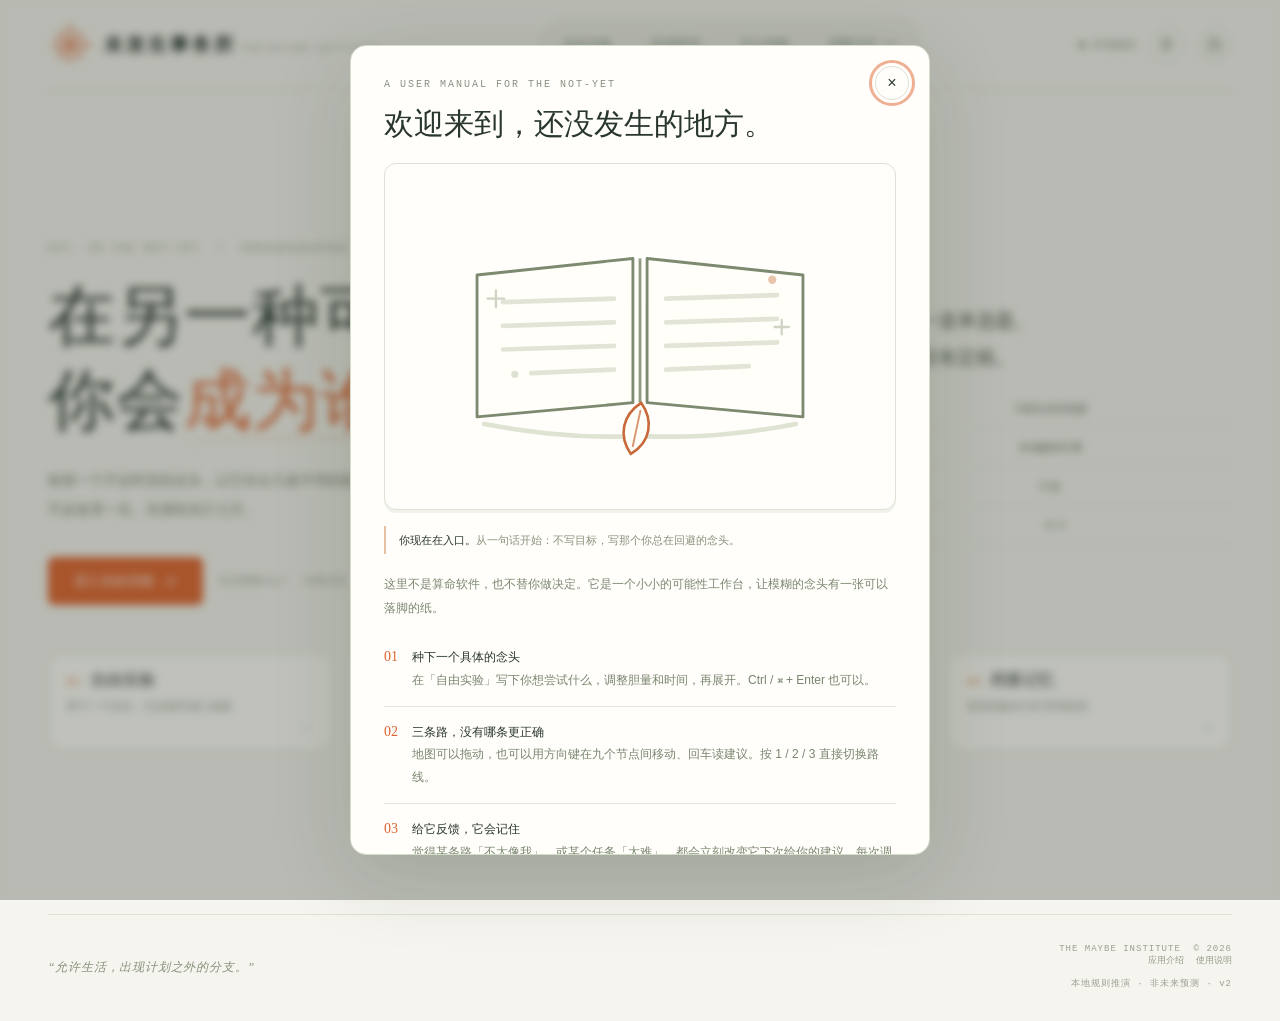
==== commit cea6ca0c: "Update source code (v2)" ====
--- a/outputs/index.html
+++ b/outputs/index.html
@@ -8,141 +8,136 @@
 <link rel="icon" href="data:image/svg+xml,%3Csvg xmlns='http://www.w3.org/2000/svg' viewBox='0 0 50 50'%3E%3Crect width='50' height='50' fill='%23f5f4ef'/%3E%3Cg fill='none' stroke='%23262626' stroke-width='2' stroke-linecap='round'%3E%3Cpath d='M25 7v36M7 25h36M12 12l26 26M12 38l26-26'/%3E%3Ccircle cx='25' cy='25' r='13'/%3E%3C/g%3E%3Ccircle cx='25' cy='25' r='3.5' fill='%23262626'/%3E%3C/svg%3E">
 <title>未发生事务所 · The Maybe Institute</title>
 <style>/* ============================================================
-   未发生事务所 · 设计系统
-   纸感编辑风格：米白底、细描边、衬线标题、橙色强调
-   ============================================================ */
-
+未发生事务所 · 设计系统
+纸感编辑风格：米白底、细描边、衬线标题、橙色强调
+============================================================ */
 :root {
-  --paper: #f5f4ef;
-  --card: #fffefa;
-  --card-soft: #fbfcf7;
-  --ink: #29362e;
-  --ink-soft: #4d574c;
-  --muted: #8b9085;
-  --line: #dedfd5;
-  --line-soft: #e8e9e0;
-  --orange: #df632e;
-  --orange-soft: #fff0e5;
-  --orange-line: #e7bfa4;
-  --green: #617568;
-  --green-soft: #edf1e9;
-  --green-line: #d5dec9;
-  --blue: #738aa2;
-  --blue-soft: #edf1f6;
-  --danger: #b35b39;
-  --danger-soft: #f8e8dd;
-  --serif: Georgia, "Times New Roman", "Songti SC", "Noto Serif CJK SC", SimSun, serif;
-  --sans: Inter, -apple-system, BlinkMacSystemFont, "Segoe UI", "Microsoft YaHei", sans-serif;
-  --mono: ui-monospace, SFMono-Regular, Menlo, Consolas, monospace;
-  --shadow-card: 0 3px 0 #ebeee2aa;
-  --radius: 14px;
-  --radius-sm: 8px;
-  /* 底部两条常驻条的高度。之前这两个数字（61 / 72）散落在 .ledger-bar、
-     body::after、#view::after、.toast 四处，改一处就要跟着改三处。
-     收成一个变量后，键盘顶起时只要把变量归零，四条依赖同时失效。 */
-  --tabbar-h: 61px;
-  --ledger-h: 72px;
-  /* 品牌英文副标沿用旧的浅灰。它不做正文阅读用，纯装饰，
-     所以不该跟着 --muted 一起加深 —— 加深后会抢 .brand 主标的注意力。 */
-  --muted-brand: #8b9085;
-}
-
+--paper: #f5f4ef;
+--card: #fffefa;
+--card-soft: #fbfcf7;
+--ink: #29362e;
+--ink-soft: #4d574c;
+--muted: #8b9085;
+--line: #dedfd5;
+--line-soft: #e8e9e0;
+--orange: #df632e;
+--orange-soft: #fff0e5;
+--orange-line: #e7bfa4;
+--green: #617568;
+--green-soft: #edf1e9;
+--green-line: #d5dec9;
+--blue: #738aa2;
+--blue-soft: #edf1f6;
+--danger: #b35b39;
+--danger-soft: #f8e8dd;
+--serif: Georgia, "Times New Roman", "Songti SC", "Noto Serif CJK SC", SimSun, serif;
+--sans: Inter, -apple-system, BlinkMacSystemFont, "Segoe UI", "Microsoft YaHei", sans-serif;
+--mono: ui-monospace, SFMono-Regular, Menlo, Consolas, monospace;
+--shadow-card: 0 3px 0 #ebeee2aa;
+--radius: 14px;
+--radius-sm: 8px;
+/* 底部 Tab 栏的高度与离底间距。之前这个数字（61）散落在 .nav、
+body::after、.ledger-toast 等处，改一处就要跟着改其余。
+收成变量后，键盘顶起时只要把变量归零，依赖同时失效。
+--dock-gap 是悬浮 Dock 离屏幕底边的距离（不含安全区）。 */
+--tabbar-h: 62px;
+--dock-gap: 12px;
+/* 品牌英文副标沿用旧的浅灰。它不做正文阅读用，纯装饰，
+所以不该跟着 --muted 一起加深 —— 加深后会抢 .brand 主标的注意力。 */
+--muted-brand: #8b9085;
+}
 * { box-sizing: border-box; }
-
 html { scroll-behavior: smooth; }
-
 body {
-  margin: 0;
-  background: var(--paper);
-  color: var(--ink);
-  font-family: var(--sans);
-  -webkit-font-smoothing: antialiased;
-}
-
+margin: 0;
+background: var(--paper);
+color: var(--ink);
+font-family: var(--sans);
+-webkit-font-smoothing: antialiased;
+}
 button, input, textarea, select { font: inherit; }
 button { cursor: pointer; color: inherit; border: 0; }
 button:disabled { cursor: default; }
 a { color: inherit; }
-
 button:focus-visible, a:focus-visible, input:focus-visible,
 textarea:focus-visible, select:focus-visible, [tabindex]:focus-visible {
-  outline: 3px solid rgba(223, 99, 46, 0.5);
-  outline-offset: 3px;
-}
-
+outline: 3px solid rgba(223, 99, 46, 0.5);
+outline-offset: 3px;
+}
 /* 路由跳转后焦点会落到页面标题上（app.js:133 focus()），
-   屏幕阅读器因此能朗读新页的标题 —— 这个行为要留着。
-   但标题上方紧贴着一行 eyebrow（STEP 01 / 给可能性一个入口），
-   outline 默认向外扩 3px，正好把那行小字的下缘盖掉。
-   改成向内收，焦点提示仍然清晰，且不再压字。
-   h1 是块级元素、宽度占满一行，所以再收成行内盒，
-   否则焦点环会拉成横跨整页的一条线，看不出框住的是什么。 */
+屏幕阅读器因此能朗读新页的标题 —— 这个行为要留着。
+但标题上方紧贴着一行 eyebrow（STEP 01 / 给可能性一个入口），
+outline 默认向外扩 3px，正好把那行小字的下缘盖掉。
+改成向内收，焦点提示仍然清晰，且不再压字。
+h1 是块级元素、宽度占满一行，所以再收成行内盒，
+否则焦点环会拉成横跨整页的一条线，看不出框住的是什么。 */
 .page-title:focus-visible,
 .landing h1:focus-visible {
-  outline-offset: -3px;
-  border-radius: 4px;
-  width: fit-content;
-}
-
+outline-offset: -3px;
+border-radius: 4px;
+width: fit-content;
+}
 ::selection { background: #f5c5a8; color: var(--ink); }
-
 .shell { max-width: 1536px; margin: 0 auto; padding: 0 48px; }
 .sr-only {
-  position: absolute; width: 1px; height: 1px; padding: 0; margin: -1px;
-  overflow: hidden; clip: rect(0 0 0 0); white-space: nowrap; border: 0;
-}
-
-/* ── 顶栏 ───────────────────────────────────────────── */
+position: absolute; width: 1px; height: 1px; padding: 0; margin: -1px;
+overflow: hidden; clip: rect(0 0 0 0); white-space: nowrap; border: 0;
+}
+/* ── 顶栏 ─────────────────────────────────────────────
+固定在顶部（sticky）：长页面滚起来之后，「去别的页」和「当前在哪」
+始终够得着。收窄 10%（100→90 / 88→80）给正文让出首屏。
+背景必须不透明——滚动时正文会从顶栏底下穿过。
+不用 backdrop-filter 毛玻璃：它会创建包含块，
+手机上 fixed 的底部 Tab 栏（.nav 是 .topbar 的子元素）会被钉死在顶栏里。 */
 .topbar {
-  height: 100px;
-  display: flex; align-items: center; justify-content: space-between;
-  border-bottom: 1px solid var(--line); gap: 24px;
+position: sticky;
+top: 0;
+z-index: 60;
+height: 90px;
+display: flex; align-items: center; justify-content: space-between;
+border-bottom: 1px solid var(--line); gap: 24px;
+background: var(--paper);
 }
 .brand { display: flex; align-items: center; gap: 12px; background: none; padding: 0; text-align: left; }
 .brand-symbol { width: 44px; height: 44px; color: var(--orange); flex-shrink: 0; }
 .brand-cn { font-size: 19px; font-weight: 650; letter-spacing: 3px; }
 .brand-en { font-size: 9px; letter-spacing: 2.1px; color: var(--muted); margin-top: 6px; }
-
 .nav { display: flex; padding: 5px; border: 1px solid var(--line); border-radius: 28px; gap: 3px; background: #efeee8; }
 .nav button {
-  font-size: 12px; letter-spacing: 0.4px; padding: 10px 18px;
-  background: transparent; border-radius: 22px; color: #7b8379; white-space: nowrap;
+font-size: 12px; letter-spacing: 0.4px; padding: 10px 18px;
+background: transparent; border-radius: 22px; color: #7b8379; white-space: nowrap;
 }
 .nav button:hover { color: var(--ink); }
 .nav button.active { background: var(--card); color: var(--ink); box-shadow: 0 2px 5px rgba(43, 57, 37, 0.09); }
 .nav-count { font: 10px var(--mono); margin-left: 6px; opacity: 0.65; }
-
 .top-status { display: flex; align-items: center; gap: 14px; font-size: 10px; letter-spacing: 1px; color: #798375; }
 .status-text { display: flex; align-items: center; gap: 7px; }
 .live-dot { width: 6px; height: 6px; background: #718968; border-radius: 50%; display: inline-block; }
 .live-dot.warn { background: var(--orange); }
-
 .icon-btn {
-  height: 34px; width: 34px; background: transparent; border: 1px solid var(--line);
-  border-radius: 50%; display: grid; place-items: center; flex-shrink: 0;
+height: 34px; width: 34px; background: transparent; border: 1px solid var(--line);
+border-radius: 50%; display: grid; place-items: center; flex-shrink: 0;
 }
 .icon-btn svg { width: 15px; height: 15px; }
 .icon-btn:hover { border-color: var(--orange-line); color: var(--orange); }
-
 /* 设置齿轮：它虽然长得像普通图标按钮，但承担的是导航职责
-   （占着主导航里原本属于它的那一格），所以当前页要像 Tab 一样点亮。
-   用底色 + 描边双线索，光靠变深在浅色顶栏上不够明显。 */
+（占着主导航里原本属于它的那一格），所以当前页要像 Tab 一样点亮。
+用底色 + 描边双线索，光靠变深在浅色顶栏上不够明显。 */
 #settings-button.active {
-  background: var(--card);
-  border-color: var(--green-line);
-  color: var(--ink);
-  box-shadow: 0 2px 5px rgba(43, 57, 37, 0.09);
-}
-
+background: var(--card);
+border-color: var(--green-line);
+color: var(--ink);
+box-shadow: 0 2px 5px rgba(43, 57, 37, 0.09);
+}
 /* ── 通用页面骨架 ─────────────────────────────────────
-   页头原先是「标题 + 右侧配图」的两列。配图撤掉后页头只剩文字，
-   于是把上下留白收紧了一档：40→30、26→20。
-   这不是为了「看起来更满」——省下的 16px 直接变成正文可用的高度，
-   手机上一屏能多露出小半张卡片。 */
+页头原先是「标题 + 右侧配图」的两列。配图撤掉后页头只剩文字，
+于是把上下留白收紧了一档：40→30、26→20。
+这不是为了「看起来更满」——省下的 16px 直接变成正文可用的高度，
+手机上一屏能多露出小半张卡片。 */
 .page { padding: 30px 0 20px; }
 .page-head { margin-bottom: 20px; }
 /* eyebrow 与标题原本各占一行，中间那点空隙在两列布局里被配图平衡掉了；
-   现在单列，把间距收紧，两行读起来更像一个整体。 */
+现在单列，把间距收紧，两行读起来更像一个整体。 */
 .page-head .eyebrow + .page-title { margin-top: 2px; }
 .crumb { display: flex; align-items: center; gap: 8px; font-size: 10px; letter-spacing: 0.8px; color: var(--muted); margin-bottom: 16px; }
 .crumb button { background: none; padding: 0; color: var(--muted); border-bottom: 1px solid transparent; }
@@ -150,14 +145,11 @@
 .page-title { font: 400 40px/1.35 var(--serif); margin: 0 0 14px; letter-spacing: 0.5px; }
 .page-desc { font-size: 12px; line-height: 1.9; color: var(--muted); max-width: 620px; margin: 0; }
 .eyebrow { font: 10px var(--mono); letter-spacing: 2px; color: #8a9082; }
-
 .section-bar { display: flex; align-items: center; justify-content: space-between; margin: 14px 0 15px; gap: 12px; }
 .section-title { display: flex; align-items: center; gap: 12px; font-size: 12px; font-weight: 500; letter-spacing: 1px; }
 .section-number { font: 10px var(--mono); color: var(--orange); border: 1px solid var(--orange-line); padding: 3px 5px; border-radius: 3px; }
 .section-hint { font-size: 10px; color: #969a90; letter-spacing: 0.6px; }
-
 .card { background: var(--card); border: 1px solid var(--line); border-radius: var(--radius); padding: 24px; }
-
 /* ── 按钮 ───────────────────────────────────────────── */
 .btn { display: inline-flex; align-items: center; justify-content: center; gap: 8px; border-radius: 6px; font-size: 12px; padding: 12px 18px; letter-spacing: 0.4px; }
 .btn-primary { background: var(--orange); color: #fff; }
@@ -170,82 +162,81 @@
 .btn svg { width: 15px; height: 15px; }
 .text-btn { background: none; padding: 0; color: var(--muted); font-size: 10px; display: inline-flex; align-items: center; gap: 4px; }
 .text-btn:hover { color: var(--orange); }
-
 /* ── 入口页 ─────────────────────────────────────────── */
 .landing { min-height: calc(100vh - 100px); display: flex; flex-direction: column; justify-content: center; padding: 48px 0 36px; }
 .landing-inner { display: grid; grid-template-columns: minmax(0, 1fr) minmax(280px, 420px); gap: 56px; align-items: center; width: 100%; }
 .landing h1 { font: 400 clamp(40px, 5.2vw, 76px)/1.25 var(--serif); margin: 20px 0 24px; letter-spacing: 1px; }
 .landing h1 em { font-style: normal; color: var(--orange); position: relative; }
 .landing h1 em::after {
-  content: ""; position: absolute; left: 2px; right: 2px; bottom: -10px; height: 8px;
-  border-top: 1px solid rgba(223, 99, 46, 0.5); border-radius: 50%;
+content: ""; position: absolute; left: 2px; right: 2px; bottom: -10px; height: 8px;
+border-top: 1px solid rgba(223, 99, 46, 0.5); border-radius: 50%;
 }
 .landing-lede { font-size: 14px; line-height: 2.05; color: #6f7a6b; max-width: 480px; margin: 0 0 34px; }
 .landing-actions { display: flex; align-items: center; gap: 16px; flex-wrap: wrap; }
 .landing-actions .btn-primary { padding: 15px 26px; font-size: 13px; }
 .landing-aside { border-left: 1px solid var(--line); padding-left: 30px; }
 /* 插图容器。全站只剩三张功能性插图：空状态、404、使用说明。
-   页头配图撤掉后，.illu-hero 与 .page-head.with-art 那套两列布局
-   也一并删了 —— 留着只会让下一个人以为「这里本该有张图」。 */
+页头配图撤掉后，.illu-hero 与 .page-head.with-art 那套两列布局
+也一并删了 —— 留着只会让下一个人以为「这里本该有张图」。 */
 .illu {
-  margin: 0 0 20px;
-  background: var(--card);
-  border: 1px solid var(--line);
-  border-radius: 12px;
-  padding: 7px;
-  box-shadow: var(--shadow-card);
+margin: 0 0 20px;
+background: var(--card);
+border: 1px solid var(--line);
+border-radius: 12px;
+padding: 7px;
+box-shadow: var(--shadow-card);
 }
 .illu img { display: block; width: 100%; height: auto; border-radius: 7px; }
 .empty-state .illu {
-  max-width: 440px;
-  margin: 0 auto 20px;
-  box-shadow: none;
-  background: transparent;
-  border: 0;
-  padding: 0;
+max-width: 440px;
+margin: 0 auto 20px;
+box-shadow: none;
+background: transparent;
+border: 0;
+padding: 0;
 }
 .landing-gallery { width: 100%; margin-top: 48px; }
 .gallery-row { display: grid; grid-template-columns: repeat(4, 1fr); gap: 16px; }
 /* 四个去处卡片。原来是「配图 + 名称 + 一句说明」的堆叠，
-   图撤掉后改成有边框的排版卡：编号在左上角、箭头在右上角，
-   名称与说明靠左。编号给了四个去处一个次序，箭头暗示它能进去。
-   次序即叙事：想做什么 → 什么拦着 → 此刻背着多少 → 存下来。 */
+图撤掉后改成有边框的排版卡：编号在左上角、箭头在右上角，
+名称与说明靠左。编号给了四个去处一个次序，箭头暗示它能进去。
+次序即叙事：想做什么 → 什么拦着 → 此刻背着多少 → 存下来。 */
 .gallery-card {
-  text-align: left;
-  display: grid;
-  grid-template-columns: auto 1fr auto;
-  align-items: baseline;
-  column-gap: 10px;
-  row-gap: 2px;
-  padding: 16px 18px;
-  border: 1px solid var(--line);
-  border-radius: var(--radius);
-  background: var(--card);
-  transition: border-color 160ms ease, background 160ms ease;
+text-align: left;
+display: grid;
+grid-template-columns: auto 1fr auto;
+align-items: baseline;
+column-gap: 10px;
+row-gap: 2px;
+padding: 16px 18px;
+border: 1px solid var(--line);
+border-radius: var(--radius);
+background: var(--card);
+transition: border-color 160ms ease, background 160ms ease;
 }
 .gallery-no {
-  grid-column: 1;
-  font: 10px var(--mono);
-  letter-spacing: 1px;
-  color: var(--orange);
+grid-column: 1;
+font: 10px var(--mono);
+letter-spacing: 1px;
+color: var(--orange);
 }
 .gallery-go {
-  grid-column: 3;
-  font-size: 13px;
-  color: var(--muted);
-  transition: transform 160ms ease, color 160ms ease;
+grid-column: 3;
+font-size: 13px;
+color: var(--muted);
+transition: transform 160ms ease, color 160ms ease;
 }
 .gallery-card strong {
-  grid-column: 2;
-  font: 400 16px var(--serif);
-  color: var(--ink);
+grid-column: 2;
+font: 400 16px var(--serif);
+color: var(--ink);
 }
 .gallery-card .gallery-sub {
-  grid-column: 1 / -1;
-  font-size: 11px;
-  color: var(--muted);
-  line-height: 1.75;
-  margin-top: 4px;
+grid-column: 1 / -1;
+font-size: 11px;
+color: var(--muted);
+line-height: 1.75;
+margin-top: 4px;
 }
 .gallery-card:hover { border-color: var(--orange-line); background: var(--orange-soft); }
 .gallery-card:hover .gallery-go { color: var(--orange); transform: translateX(3px); }
@@ -258,12 +249,11 @@
 .landing-meta div { display: flex; justify-content: space-between; gap: 14px; font-size: 10px; letter-spacing: 0.6px; color: var(--muted); border-bottom: 1px dotted var(--line); padding-bottom: 11px; }
 .landing-meta strong { font-weight: 500; color: var(--ink-soft); text-align: right; }
 .return-note {
-  margin-top: 26px; padding: 16px 18px; background: var(--green-soft);
-  border: 1px solid var(--green-line); border-radius: var(--radius-sm);
+margin-top: 26px; padding: 16px 18px; background: var(--green-soft);
+border: 1px solid var(--green-line); border-radius: var(--radius-sm);
 }
 .return-note span { display: block; font: 9px var(--mono); letter-spacing: 1px; color: #849478; margin-bottom: 8px; }
 .return-note p { margin: 0; font-size: 12px; line-height: 1.8; color: #6f7d64; }
-
 /* ── 实验室：输入区 ─────────────────────────────────── */
 .workspace { display: grid; grid-template-columns: 300px minmax(0, 1fr); gap: 18px; align-items: stretch; }
 .composer { border: 1px solid var(--line); border-radius: var(--radius); background: var(--card); padding: 24px 22px 18px; display: flex; flex-direction: column; }
@@ -293,13 +283,12 @@
 .privacy svg { width: 11px; height: 11px; }
 .engine-badge { display: inline-flex; align-items: center; gap: 5px; font: 9px var(--mono); letter-spacing: 0.8px; border: 1px solid var(--line); border-radius: 3px; padding: 3px 6px; color: var(--muted); }
 .engine-badge.ai { border-color: var(--orange-line); background: var(--orange-soft); color: var(--orange); }
-
 /* ── 实验室：可能性地图 ─────────────────────────────── */
 .map-card { border: 1px solid var(--line); border-radius: var(--radius); overflow: hidden; background: var(--card-soft); display: flex; flex-direction: column; position: relative; min-width: 0; }
 .map-card::before {
-  content: ""; position: absolute; inset: 0;
-  background-image: radial-gradient(#afb7a9 0.7px, transparent 0.7px);
-  background-size: 18px 18px; opacity: 0.25; pointer-events: none;
+content: ""; position: absolute; inset: 0;
+background-image: radial-gradient(#afb7a9 0.7px, transparent 0.7px);
+background-size: 18px 18px; opacity: 0.25; pointer-events: none;
 }
 .map-header { padding: 22px 26px 0; display: flex; justify-content: space-between; align-items: flex-start; gap: 16px; position: relative; }
 .map-overline { font: 9px var(--mono); letter-spacing: 2px; color: #9fa694; display: flex; align-items: center; gap: 8px; }
@@ -313,10 +302,10 @@
 .route-path.selected { stroke: var(--orange); stroke-width: 1.8; stroke-dasharray: none; }
 .field-guide { fill: none; stroke: #dce0d3; stroke-width: 0.8; vector-effect: non-scaling-stroke; }
 .node {
-  position: absolute; width: clamp(92px, 11.3vw, 152px); min-height: 73px;
-  padding: 11px 12px 10px; text-align: left; background: #fdfdf9;
-  border: 1px solid #dce0d3; border-radius: var(--radius-sm);
-  transform: translate(-50%, -50%); box-shadow: var(--shadow-card); z-index: 2;
+position: absolute; width: clamp(92px, 11.3vw, 152px); min-height: 73px;
+padding: 11px 12px 10px; text-align: left; background: #fdfdf9;
+border: 1px solid #dce0d3; border-radius: var(--radius-sm);
+transform: translate(-50%, -50%); box-shadow: var(--shadow-card); z-index: 2;
 }
 .node:hover { border-color: #b3bca7; background: #fff; z-index: 3; }
 .node.active { border-color: #df8d62; background: #fff7ed; box-shadow: 0 3px 0 #efdfce; }
@@ -332,10 +321,10 @@
 .node.active .node-meta, .node.active .node-sub { color: #bb997d; }
 .origin { position: absolute; left: 10%; top: 50%; transform: translate(-50%, -50%); z-index: 2; text-align: center; }
 .origin-circle {
-  width: 63px; height: 63px; border: 1px solid #e4b38d; border-radius: 50%;
-  display: grid; place-items: center; background: #fcf5e9;
-  box-shadow: 0 0 0 7px #f7f4e9, 0 0 0 8px #e5e2d3;
-  font: 22px var(--serif); color: var(--orange);
+width: 63px; height: 63px; border: 1px solid #e4b38d; border-radius: 50%;
+display: grid; place-items: center; background: #fcf5e9;
+box-shadow: 0 0 0 7px #f7f4e9, 0 0 0 8px #e5e2d3;
+font: 22px var(--serif); color: var(--orange);
 }
 .origin-label { font-size: 10px; position: absolute; top: 82px; left: 50%; transform: translateX(-50%); white-space: nowrap; letter-spacing: 2px; }
 .origin-label small { display: block; margin-top: 5px; font: 8px var(--mono); letter-spacing: 1px; color: #a3a792; }
@@ -352,12 +341,10 @@
 .map-caption { font-size: 9px; color: #9ba18d; white-space: nowrap; }
 .map-banner { position: relative; margin: 0 26px 4px; padding: 11px 14px; background: var(--green-soft); border: 1px solid var(--green-line); border-radius: var(--radius-sm); font-size: 10px; line-height: 1.75; color: #6f7d64; }
 .map-banner strong { color: #5d6d52; font-weight: 600; }
-
 .node-detail { border: 1px solid #e0d4bd; background: #fcf6e9; border-radius: var(--radius-sm); padding: 13px 17px; margin: 15px 0 0; display: flex; justify-content: space-between; align-items: center; gap: 12px; }
 .node-detail strong { font-size: 11px; font-weight: 500; color: #9c7048; display: block; margin-bottom: 4px; }
 .node-detail p { font-size: 10px; color: #99876b; line-height: 1.8; margin: 0; }
 .node-detail button { flex-shrink: 0; background: none; color: #99876b; font-size: 16px; padding: 5px; }
-
 /* ── 路线详情页 ─────────────────────────────────────── */
 .route-layout { display: grid; grid-template-columns: minmax(0, 1fr) 320px; gap: 18px; align-items: start; }
 .route-head { display: flex; justify-content: space-between; align-items: flex-end; gap: 20px; flex-wrap: wrap; margin-bottom: 22px; }
@@ -367,14 +354,12 @@
 .route-switch button { border: 1px solid var(--line); background: transparent; border-radius: 5px; padding: 8px 12px; font-size: 10px; color: var(--muted); }
 .route-switch button.active { border-color: var(--orange-line); background: var(--orange-soft); color: var(--orange); }
 .route-desc { font-size: 12px; line-height: 2; color: #798570; margin: 0 0 22px; }
-
 .steps { display: grid; grid-template-columns: repeat(3, 1fr); gap: 14px; margin-bottom: 26px; }
 .step { border: 1px solid var(--line); border-radius: var(--radius); padding: 20px; background: var(--card); display: flex; flex-direction: column; }
 .step-code { font: 9px var(--mono); letter-spacing: 1px; color: #a2a897; display: flex; justify-content: space-between; align-items: center; }
 .step-code svg { width: 14px; height: 14px; color: var(--orange); }
 .step h3 { font-size: 14px; font-weight: 500; margin: 13px 0 10px; }
 .step p { font-size: 11px; line-height: 1.9; color: #87907b; margin: 0; }
-
 .days-panel { border: 1px solid var(--line); border-radius: var(--radius); background: var(--card); padding: 24px 26px 18px; }
 .days-head { display: flex; justify-content: space-between; align-items: flex-start; gap: 20px; margin-bottom: 6px; }
 .days-head h2 { font: 22px var(--serif); margin: 0 0 7px; font-weight: 400; }
@@ -394,7 +379,6 @@
 .completion-box { padding: 14px; margin-top: 16px; background: #f1f3e8; border: 1px solid #d4ddc5; border-radius: var(--radius-sm); font-size: 11px; line-height: 1.9; color: #778362; }
 .completion-box strong { display: block; color: #677951; font-family: var(--serif); font-size: 17px; font-weight: 400; margin-bottom: 4px; }
 .plan-note { font-size: 9px; color: #a0a48f; line-height: 1.8; margin-top: 14px; padding-top: 12px; border-top: 1px dashed #e0e3d5; display: flex; justify-content: space-between; gap: 10px; }
-
 /* ── 反馈控件 ───────────────────────────────────────── */
 .seg { display: inline-flex; border: 1px solid var(--line); border-radius: 6px; padding: 2px; gap: 2px; background: var(--card-soft); }
 .seg button { font-size: 10px; padding: 6px 10px; background: transparent; border-radius: 4px; color: #8b9284; white-space: nowrap; }
@@ -409,7 +393,6 @@
 .feedback-card .seg { background: rgba(255, 255, 255, 0.7); }
 .feedback-card .seg button[aria-pressed="true"] { background: var(--card); }
 .feedback-hint { font-size: 9px; line-height: 1.75; color: #8b9681; margin: 12px 0 0; }
-
 /* ── 记忆页 ─────────────────────────────────────────── */
 .memory-grid { display: grid; grid-template-columns: minmax(0, 1fr) minmax(0, 1fr); gap: 18px; align-items: start; }
 .panel { border: 1px solid var(--line); border-radius: var(--radius); background: var(--card); padding: 24px 26px; }
@@ -452,7 +435,6 @@
 .history-main { flex: 1; min-width: 0; }
 .history-idea { font-size: 12px; color: var(--ink-soft); line-height: 1.7; overflow-wrap: anywhere; }
 .history-meta { font: 9px var(--mono); color: #a9ad9e; margin-top: 5px; letter-spacing: 0.5px; }
-
 /* ── 档案柜 ─────────────────────────────────────────── */
 .archive-grid { display: grid; grid-template-columns: repeat(3, 1fr); gap: 20px; }
 .archive-card { padding: 25px; border: 1px solid var(--line); border-radius: var(--radius); background: var(--card); min-width: 0; display: flex; flex-direction: column; }
@@ -466,27 +448,25 @@
 .empty-state svg { width: 58px; height: 58px; margin: 0 auto; color: #98a988; }
 .empty-state h2 { font: 400 24px var(--serif); margin: 22px 0 14px; }
 .empty-state p { font-size: 12px; color: var(--muted); line-height: 1.9; margin: 0 0 20px; }
-
 /* ── 档案记忆：档案 / 账本 子标签 ────────────────────── */
 .subtabs { display: flex; gap: 0; margin: 0 0 24px; border-bottom: 1px solid var(--line); }
 .subtab {
-  flex: 1 1 0; min-width: 0; min-height: 44px; padding: 12px 8px;
-  font: 500 13px var(--sans); color: var(--muted); background: none; border: 0;
-  border-bottom: 2px solid transparent; margin-bottom: -1px;
-  white-space: nowrap; overflow: hidden; text-overflow: ellipsis;
+flex: 1 1 0; min-width: 0; min-height: 44px; padding: 12px 8px;
+font: 500 13px var(--sans); color: var(--muted); background: none; border: 0;
+border-bottom: 2px solid transparent; margin-bottom: -1px;
+white-space: nowrap; overflow: hidden; text-overflow: ellipsis;
 }
 .subtab.active { color: var(--ink); border-bottom-color: var(--green-line); font-weight: 600; }
 .subtab:focus-visible { outline: 2px solid var(--green); outline-offset: -2px; border-radius: 4px; }
 .subpanel[hidden] { display: none; }
-
 /* ── 设置页 ─────────────────────────────────────────── */
 .settings-grid { display: grid; grid-template-columns: minmax(0, 1fr) 320px; gap: 18px; align-items: start; }
 .form-row { margin-bottom: 18px; }
 .form-row label { display: block; font-size: 11px; margin-bottom: 8px; color: var(--ink-soft); }
 .form-row .hint { font-size: 9px; color: var(--muted); line-height: 1.75; margin-top: 7px; }
 .form-row input[type="text"], .form-row input[type="password"], .form-row select {
-  width: 100%; border: 1px solid var(--line-soft); border-radius: 6px; background: #f7f6f0;
-  padding: 11px 12px; font-size: 12px; color: var(--ink-soft);
+width: 100%; border: 1px solid var(--line-soft); border-radius: 6px; background: #f7f6f0;
+padding: 11px 12px; font-size: 12px; color: var(--ink-soft);
 }
 .form-row input:focus { border-color: #d5a385; outline: none; }
 .key-wrap { position: relative; }
@@ -513,67 +493,60 @@
 .intro-room .kicker { font: 9px var(--mono); letter-spacing: 1.5px; color: #9aa18e; }
 .intro-room h3 { font: 400 16px var(--serif); margin: 8px 0 6px; }
 .intro-room p { font-size: 11px; line-height: 1.8; color: #82897d; margin: 0; }
-
 /* ============================================================
-   交互动效层
-   原则：动效只用来解释「刚刚发生了什么」，不做装饰。
-   全部在 prefers-reduced-motion 下退化为直接给出终态。
-   ============================================================ */
-
+交互动效层
+原则：动效只用来解释「刚刚发生了什么」，不做装饰。
+全部在 prefers-reduced-motion 下退化为直接给出终态。
+============================================================ */
 @keyframes mi-rise {
-  from { opacity: 0; transform: translateY(10px); }
-  to   { opacity: 1; transform: none; }
+from { opacity: 0; transform: translateY(10px); }
+to   { opacity: 1; transform: none; }
 }
 @keyframes mi-fade {
-  from { opacity: 0; }
-  to   { opacity: 1; }
+from { opacity: 0; }
+to   { opacity: 1; }
 }
 @keyframes mi-pop {
-  0%   { transform: translate(-50%, -50%) scale(0.94); }
-  60%  { transform: translate(-50%, -50%) scale(1.035); }
-  100% { transform: translate(-50%, -50%) scale(1); }
+0%   { transform: translate(-50%, -50%) scale(0.94); }
+60%  { transform: translate(-50%, -50%) scale(1.035); }
+100% { transform: translate(-50%, -50%) scale(1); }
 }
 @keyframes mi-pulse-ring {
-  0%   { box-shadow: 0 0 0 0 rgba(223, 99, 46, 0.45); }
-  100% { box-shadow: 0 0 0 14px rgba(223, 99, 46, 0); }
+0%   { box-shadow: 0 0 0 0 rgba(223, 99, 46, 0.45); }
+100% { box-shadow: 0 0 0 14px rgba(223, 99, 46, 0); }
 }
 @keyframes mi-nudge {
-  0%, 100% { transform: translateX(0); }
-  25%      { transform: translateX(-3px); }
-  75%      { transform: translateX(3px); }
+0%, 100% { transform: translateX(0); }
+25%      { transform: translateX(-3px); }
+75%      { transform: translateX(3px); }
 }
 @keyframes mi-dot {
-  0%, 80%, 100% { opacity: 0.25; transform: translateY(0); }
-  40%           { opacity: 0.9; transform: translateY(-2px); }
+0%, 80%, 100% { opacity: 0.25; transform: translateY(0); }
+40%           { opacity: 0.9; transform: translateY(-2px); }
 }
 @keyframes mi-receipt-in {
-  0%   { opacity: 0; transform: translateY(-6px); }
-  100% { opacity: 1; transform: none; }
+0%   { opacity: 0; transform: translateY(-6px); }
+100% { opacity: 1; transform: none; }
 }
 @keyframes mi-settle {
-  0%   { background-color: rgba(223, 99, 46, 0.14); }
-  100% { background-color: transparent; }
-}
-
+0%   { background-color: rgba(223, 99, 46, 0.14); }
+100% { background-color: transparent; }
+}
 /* 视图转场：换页时容器做一次入场，不重建节点树 */
 #view > .view-enter { animation: mi-rise 0.32s cubic-bezier(0.22, 0.7, 0.3, 1) both; }
-
 /* 错峰入场：元素初始隐藏，加上 .keep 后播放 */
 .node:not(.keep) { opacity: 0; }
 .node.keep { animation: mi-pop 0.42s cubic-bezier(0.24, 0.8, 0.32, 1) both; }
-
 /* 数字滚动 / 计数 */
 .nav-count.count-up { animation: mi-pulse-ring 0.6s ease-out; border-radius: 50%; }
-
 /* 输入需要被看见时的轻推 */
 textarea.attention { animation: mi-nudge 0.42s ease-in-out 2; border-color: var(--orange-line) !important; }
-
 /* 反馈回执条：这是「我的一票改变了什么」的可见凭证 */
 .receipt {
-  display: flex; align-items: flex-start; gap: 11px; margin-top: 14px;
-  padding: 13px 15px; border-radius: var(--radius-sm);
-  background: #fbfaf4; border: 1px solid var(--line);
-  font-size: 10px; line-height: 1.75;
+display: flex; align-items: flex-start; gap: 11px; margin-top: 14px;
+padding: 13px 15px; border-radius: var(--radius-sm);
+background: #fbfaf4; border: 1px solid var(--line);
+font-size: 10px; line-height: 1.75;
 }
 .receipt.effective { background: var(--orange-soft); border-color: var(--orange-line); }
 .receipt-mark { font-size: 13px; color: var(--muted); line-height: 1.3; flex-shrink: 0; }
@@ -583,51 +556,47 @@
 .receipt-body span { color: var(--muted); }
 .receipt.effective .receipt-body span { color: #9c7048; }
 .receipt-rev {
-  font: 9px var(--mono); letter-spacing: 0.6px; color: var(--orange);
-  border: 1px solid var(--orange-line); border-radius: 3px; padding: 2px 5px; flex-shrink: 0;
+font: 9px var(--mono); letter-spacing: 0.6px; color: var(--orange);
+border: 1px solid var(--orange-line); border-radius: 3px; padding: 2px 5px; flex-shrink: 0;
 }
 .receipt.receipt-in { animation: mi-receipt-in 0.36s cubic-bezier(0.22, 0.7, 0.3, 1) both; }
-
 /* ── 实验室：可拖拽地图 ─────────────────────────────── */
 .field-frame {
-  position: relative; flex: 1; min-height: 340px; margin: 7px 0 0;
-  overflow: hidden; cursor: grab;
-  /* 边缘淡出，暗示画面之外还有内容 */
-  -webkit-mask-image: linear-gradient(to right, transparent 0, #000 22px, #000 calc(100% - 22px), transparent 100%),
-    linear-gradient(to bottom, transparent 0, #000 16px, #000 calc(100% - 16px), transparent 100%);
-  -webkit-mask-composite: source-in;
-  mask-image: linear-gradient(to right, transparent 0, #000 22px, #000 calc(100% - 22px), transparent 100%),
-    linear-gradient(to bottom, transparent 0, #000 16px, #000 calc(100% - 16px), transparent 100%);
-  mask-composite: intersect;
+position: relative; flex: 1; min-height: 340px; margin: 7px 0 0;
+overflow: hidden; cursor: grab;
+/* 边缘淡出，暗示画面之外还有内容 */
+-webkit-mask-image: linear-gradient(to right, transparent 0, #000 22px, #000 calc(100% - 22px), transparent 100%),
+linear-gradient(to bottom, transparent 0, #000 16px, #000 calc(100% - 16px), transparent 100%);
+-webkit-mask-composite: source-in;
+mask-image: linear-gradient(to right, transparent 0, #000 22px, #000 calc(100% - 22px), transparent 100%),
+linear-gradient(to bottom, transparent 0, #000 16px, #000 calc(100% - 16px), transparent 100%);
+mask-composite: intersect;
 }
 .field-frame.dragging { cursor: grabbing; }
 .field-frame.dragging .node { pointer-events: none; }
-
 .field-world {
-  position: absolute; top: 0; left: 0;
-  /* 宽高由 layout() 按窗口尺寸写入 */
-  width: 1420px; height: 560px;
-  will-change: transform;
-  transition: transform 0.28s cubic-bezier(0.22, 0.7, 0.3, 1);
+position: absolute; top: 0; left: 0;
+/* 宽高由 layout() 按窗口尺寸写入 */
+width: 1420px; height: 560px;
+will-change: transform;
+transition: transform 0.28s cubic-bezier(0.22, 0.7, 0.3, 1);
 }
 .field-frame.dragging .field-world { transition: none; }
-
 .field { height: 100%; position: relative; min-height: 300px; }
 .field:focus { outline: none; }
 .field:focus-visible { outline: 3px solid rgba(223, 99, 46, 0.4); outline-offset: -4px; border-radius: 6px; }
-
 /* 地图内的方位仪表 */
 .pan-controls {
-  position: absolute; right: 14px; bottom: 14px; z-index: 5;
-  display: grid; grid-template-columns: repeat(3, 26px); grid-template-rows: repeat(3, 26px);
-  gap: 3px; opacity: 0.5; transition: opacity 0.2s;
+position: absolute; right: 14px; bottom: 14px; z-index: 5;
+display: grid; grid-template-columns: repeat(3, 26px); grid-template-rows: repeat(3, 26px);
+gap: 3px; opacity: 0.5; transition: opacity 0.2s;
 }
 .field-frame:hover .pan-controls { opacity: 1; }
 /* 方向键与复位键分开写，避免 [data-pan] 的选择器权重盖过复位定位 */
 .pan-controls button[data-pan] {
-  background: rgba(255, 254, 250, 0.92); border: 1px solid var(--line);
-  border-radius: 4px; font-size: 10px; color: var(--muted);
-  display: grid; place-items: center; padding: 0; position: static;
+background: rgba(255, 254, 250, 0.92); border: 1px solid var(--line);
+border-radius: 4px; font-size: 10px; color: var(--muted);
+display: grid; place-items: center; padding: 0; position: static;
 }
 .pan-controls button[data-pan]:hover { border-color: var(--orange-line); color: var(--orange); }
 .pan-controls button[data-pan="up"] { grid-area: 1 / 2; }
@@ -635,119 +604,106 @@
 .pan-controls button[data-pan="reset"] { grid-area: 2 / 2; font-size: 11px; }
 .pan-controls button[data-pan="right"] { grid-area: 2 / 3; }
 .pan-controls button[data-pan="down"] { grid-area: 3 / 2; }
-
 .pan-readout {
-  position: absolute; left: 14px; bottom: 16px; z-index: 4;
-  font: 8px var(--mono); letter-spacing: 1px; color: #a8af9a;
-  background: rgba(251, 252, 245, 0.8); padding: 3px 6px; border-radius: 3px;
-  pointer-events: none;
-}
-
+position: absolute; left: 14px; bottom: 16px; z-index: 4;
+font: 8px var(--mono); letter-spacing: 1px; color: #a8af9a;
+background: rgba(251, 252, 245, 0.8); padding: 3px 6px; border-radius: 3px;
+pointer-events: none;
+}
 /* 键盘光标：和鼠标 hover 区分开，表示「键盘现在在这里」 */
 .node.cursor { border-color: var(--orange); box-shadow: 0 0 0 2px rgba(223, 99, 46, 0.22), var(--shadow-card); }
 .node.peeking { border-color: #b3bca7; background: #fff; z-index: 3; }
 .node.pulse { animation: mi-pulse-ring 0.56s ease-out; }
-
 /* 悬停预读浮层 */
 .node-peek {
-  position: absolute; z-index: 8; width: 216px; padding: 12px 14px;
-  transform: translate(-50%, calc(-100% - 12px));
-  background: #fffef9; border: 1px solid var(--line);
-  border-radius: var(--radius-sm); box-shadow: 0 10px 30px rgba(43, 53, 30, 0.12);
-  pointer-events: none; animation: mi-fade 0.16s ease both;
+position: absolute; z-index: 8; width: 216px; padding: 12px 14px;
+transform: translate(-50%, calc(-100% - 12px));
+background: #fffef9; border: 1px solid var(--line);
+border-radius: var(--radius-sm); box-shadow: 0 10px 30px rgba(43, 53, 30, 0.12);
+pointer-events: none; animation: mi-fade 0.16s ease both;
 }
 .node-peek::after {
-  content: ""; position: absolute; left: 50%; bottom: -5px; width: 9px; height: 9px;
-  transform: translateX(-50%) rotate(45deg);
-  background: #fffef9; border-right: 1px solid var(--line); border-bottom: 1px solid var(--line);
+content: ""; position: absolute; left: 50%; bottom: -5px; width: 9px; height: 9px;
+transform: translateX(-50%) rotate(45deg);
+background: #fffef9; border-right: 1px solid var(--line); border-bottom: 1px solid var(--line);
 }
 .peek-route { display: block; font: 8px var(--mono); letter-spacing: 1px; color: #a2a897; margin-bottom: 7px; }
 .node-peek strong { display: block; font-size: 12px; font-weight: 500; color: var(--ink); line-height: 1.6; }
 .peek-advice { display: block; font-size: 10px; line-height: 1.75; color: #87907b; margin-top: 7px; }
 .peek-hint { display: block; font: 8px var(--mono); color: #b0b4a6; margin-top: 9px; letter-spacing: 0.5px; }
-
 /* ── 路线详情：打卡与进度 ───────────────────────────── */
 .day-row.row-flash { animation: mi-settle 0.9s ease-out both; }
 .day-main .check.pulse { animation: mi-pulse-ring 0.52s ease-out; border-radius: 4px; }
 .completion-box.in { animation: mi-rise 0.5s cubic-bezier(0.22, 0.7, 0.3, 1) both; }
 .node-detail.in { animation: mi-rise 0.34s cubic-bezier(0.22, 0.7, 0.3, 1) both; }
 .progress-fill { transition: width 0.34s cubic-bezier(0.22, 0.7, 0.3, 1); }
-
 /* ── 恐惧模型：视觉重量 ─────────────────────────────── */
 .chat-panel { --certainty: 0.55; transition: border-color 0.35s ease; }
 .chat-panel[data-weight="w-solid"] { border-color: #cfcbb8; }
 .chat-panel[data-weight="w-firm"] { border-color: var(--line); }
 .chat-panel[data-weight="w-soft"] { border-color: var(--green-line); }
 .chat-panel[data-weight="w-faint"] { border-color: #dfe6d5; }
-
 .chat-turn.fear { transition: opacity 0.4s ease, transform 0.4s ease; }
 .chat-turn.fear p {
-  transition: background-color 0.4s ease, color 0.4s ease,
-    font-size 0.4s ease, box-shadow 0.4s ease, border-color 0.4s ease;
+transition: background-color 0.4s ease, color 0.4s ease,
+font-size 0.4s ease, box-shadow 0.4s ease, border-color 0.4s ease;
 }
 /* 确定性越高，这句话站得越稳：字更重、影子更实 */
 .chat-turn.fear.w-solid p {
-  background: #eeece2; border-color: #d8d4c2; color: #3d4239;
-  font-size: 15px; font-weight: 500;
-  box-shadow: 0 3px 0 #e2dfd0;
+background: #eeece2; border-color: #d8d4c2; color: #3d4239;
+font-size: 15px; font-weight: 500;
+box-shadow: 0 3px 0 #e2dfd0;
 }
 .chat-turn.fear.w-firm p { background: #f2f0e8; border-color: #e2dfd2; }
 .chat-turn.fear.w-soft p { background: #f6f4ec; border-color: #e6e4d8; color: #5a6054; }
 /* 被反驳过：它会明显退让，并留下一条斜纹，像被划掉 */
 .chat-turn.fear.w-faint p,
 .chat-turn.fear.rebutted p {
-  background: #f9f8f2; border-color: #e8e9dc; color: #82887b;
-  font-size: 13px; box-shadow: none;
+background: #f9f8f2; border-color: #e8e9dc; color: #82887b;
+font-size: 13px; box-shadow: none;
 }
 .chat-turn.fear.rebutted p {
-  background-image: repeating-linear-gradient(
-    -45deg, transparent 0 9px, rgba(223, 99, 46, 0.045) 9px 18px);
-  text-decoration: line-through;
-  text-decoration-color: rgba(223, 99, 46, 0.32);
-  text-decoration-thickness: 1px;
+background-image: repeating-linear-gradient(
+-45deg, transparent 0 9px, rgba(223, 99, 46, 0.045) 9px 18px);
+text-decoration: line-through;
+text-decoration-color: rgba(223, 99, 46, 0.32);
+text-decoration-thickness: 1px;
 }
 .chat-turn.fear.rebut-flash { animation: mi-settle 1s ease-out both; }
 .chat-turn.fear.fresh { animation: mi-rise 0.4s cubic-bezier(0.22, 0.7, 0.3, 1) both; }
-
 .turn-weight { font: 8px var(--mono); color: #b3b7a8; letter-spacing: 0.5px; margin-left: auto; }
-
 /* 打字指示：它在组织语言的过程，而不是干等 */
 .chat-turn.typing p.typing-dots { display: flex; align-items: center; gap: 5px; padding: 16px 18px; }
 .typing-dots i {
-  width: 5px; height: 5px; border-radius: 50%; background: #a8ad9c; display: block;
-  animation: mi-dot 1.05s infinite ease-in-out;
+width: 5px; height: 5px; border-radius: 50%; background: #a8ad9c; display: block;
+animation: mi-dot 1.05s infinite ease-in-out;
 }
 .typing-dots i:nth-child(2) { animation-delay: 0.16s; }
 .typing-dots i:nth-child(3) { animation-delay: 0.32s; }
-
 .meter .bar-fill { transition: width 0.5s cubic-bezier(0.22, 0.7, 0.3, 1); }
-
 /* 帮助弹窗里的「你正在这一页」提示 */
 #help-context {
-  border-left: 2px solid var(--orange-line); padding: 4px 0 4px 13px;
-  font-size: 11px; line-height: 1.85; color: #87907b; margin: 4px 0 18px;
+border-left: 2px solid var(--orange-line); padding: 4px 0 4px 13px;
+font-size: 11px; line-height: 1.85; color: #87907b; margin: 4px 0 18px;
 }
 #help-context strong { color: var(--ink); font-weight: 500; }
-
 /* ── 入口页：可点击的情境入口 ───────────────────────── */
 .landing-meta div[data-nav] {
-  cursor: pointer; transition: color 0.2s, border-color 0.2s;
-  background: none; width: 100%; text-align: left; align-items: center;
-  font: inherit; font-size: 10px; letter-spacing: 0.6px; color: var(--muted);
+cursor: pointer; transition: color 0.2s, border-color 0.2s;
+background: none; width: 100%; text-align: left; align-items: center;
+font: inherit; font-size: 10px; letter-spacing: 0.6px; color: var(--muted);
 }
 .landing-meta div[data-nav]:hover { color: var(--orange); border-bottom-color: var(--orange-line); }
 .landing-meta div[data-nav]:hover strong { color: var(--orange); }
 .landing-meta div[data-nav]::after {
-  content: "↗"; font-size: 9px; color: #c3c7b8; margin-left: 6px; opacity: 0; transition: opacity 0.2s;
+content: "↗"; font-size: 9px; color: #c3c7b8; margin-left: 6px; opacity: 0; transition: opacity 0.2s;
 }
 .landing-meta div[data-nav]:hover::after { opacity: 1; }
-
 /* 无障碍播报区：视觉上不可见，读屏可读 */
 #live-region {
-  position: absolute; width: 1px; height: 1px; padding: 0; margin: -1px;
-  overflow: hidden; clip: rect(0 0 0 0); white-space: nowrap; border: 0;
-}
-
+position: absolute; width: 1px; height: 1px; padding: 0; margin: -1px;
+overflow: hidden; clip: rect(0 0 0 0); white-space: nowrap; border: 0;
+}
 /* ── 页脚 / 弹窗 / 提示 ─────────────────────────────── */
 .footer { display: flex; justify-content: space-between; align-items: center; font-size: 9px; letter-spacing: 0.8px; color: #9ba190; padding: 29px 0 31px; margin-top: 24px; border-top: 1px solid var(--line); gap: 20px; }
 .footer-quote { font: italic 12px var(--serif); color: #859079; }
@@ -755,7 +711,6 @@
 .footer-code button { color: #979e8b; font: inherit; background: none; padding: 0; }
 .footer-code button:hover { color: var(--orange); }
 .footer-links { display: flex; gap: 12px; flex-wrap: wrap; justify-content: flex-end; }
-
 .overlay { position: fixed; inset: 0; background: rgba(43, 53, 40, 0.3); z-index: 100; display: grid; place-items: center; padding: 24px; backdrop-filter: blur(4px); }
 .modal { background: var(--card); border: 1px solid var(--green-line); padding: 33px; border-radius: 16px; max-width: 580px; width: 100%; position: relative; max-height: 90vh; overflow: auto; box-shadow: 0 20px 80px rgba(40, 53, 30, 0.15); }
 .modal .close-modal { position: absolute; right: 20px; top: 20px; }
@@ -770,7 +725,6 @@
 .toast { position: fixed; left: 50%; bottom: 28px; transform: translateX(-50%); background: #fffef9; border: 1px solid var(--green-line); box-shadow: 0 5px 30px rgba(43, 53, 30, 0.08); border-radius: 9px; padding: 14px 22px; font-size: 12px; color: #657355; z-index: 200; max-width: calc(100vw - 32px); line-height: 1.7; text-align: center; }
 .toast::before { content: ""; display: inline-block; width: 6px; height: 6px; border-radius: 50%; background: var(--orange); margin-right: 10px; }
 .hidden, [hidden] { display: none !important; }
-
 /* ── 恐惧模型：对话 ─────────────────────────────────── */
 .fear-layout { display: grid; grid-template-columns: minmax(0, 1fr) 330px; gap: 18px; align-items: start; }
 .chat-panel { border: 1px solid var(--line); border-radius: var(--radius); background: var(--card); display: flex; flex-direction: column; min-height: 560px; }
@@ -791,13 +745,11 @@
 .chat-actions { display: flex; align-items: center; justify-content: space-between; margin-top: 12px; }
 .chat-count { font: 9px var(--mono); color: #aaa99e; }
 .chat-hint { font-size: 9px; color: #a0a48f; text-align: center; margin: 12px 0 0; }
-
 .meter-list { margin-bottom: 18px; }
 .meter { margin-bottom: 14px; }
 .meter-head { display: flex; justify-content: space-between; font-size: 10px; color: var(--ink-soft); margin-bottom: 7px; }
 .meter-head span:last-child { font-family: var(--mono); color: var(--muted); }
 .meter-plain { font: 9px var(--mono); letter-spacing: 0.8px; color: var(--muted); border-top: 1px solid var(--line-soft); padding-top: 13px; }
-
 .archetype-list { margin-top: 18px; }
 .archetype-title { font: 9px var(--mono); letter-spacing: 1.4px; color: #a2a897; margin-bottom: 14px; }
 .archetype { padding: 12px 0; border-top: 1px solid var(--line-soft); }
@@ -806,278 +758,258 @@
 .archetype-weight { font-family: var(--mono); color: var(--muted); }
 .archetype-evidence { font-size: 9px; line-height: 1.75; color: var(--muted); margin: 7px 0 0; }
 .distill-note { font-size: 10px; line-height: 1.8; color: #8b9681; background: var(--green-soft); border: 1px solid var(--green-line); border-radius: var(--radius-sm); padding: 12px 14px; margin-top: 14px; }
-
 /* ── 响应式 ─────────────────────────────────────────── */
 @media (min-width: 1500px) {
-  .node { width: 149px; }
-  .field { height: 365px; }
-  .workspace, .route-layout, .settings-grid { grid-template-columns: 320px minmax(0, 1fr); }
-  .route-layout, .settings-grid { grid-template-columns: minmax(0, 1fr) 340px; }
-}
-
+.node { width: 149px; }
+.field { height: 365px; }
+.workspace, .route-layout, .settings-grid { grid-template-columns: 320px minmax(0, 1fr); }
+.route-layout, .settings-grid { grid-template-columns: minmax(0, 1fr) 340px; }
+}
 @media (max-width: 1150px) {
-  .shell { padding: 0 28px; }
-  .topbar { height: 88px; }
-  .status-text { display: none; }
-  .nav button { padding: 10px 14px; }
-  .workspace { grid-template-columns: 258px minmax(0, 1fr); gap: 14px; }
-  .composer { padding: 20px 17px 17px; }
-  .map-header { padding: 20px 19px 0; }
-  .map-tools .small-label { display: none; }
-  .map-caption { display: none; }
-  .node { width: clamp(90px, 11.5vw, 126px); padding: 10px 8px; min-height: 69px; }
-  .node-title { font-size: 10px; }
-  .node-sub, .node-meta { font-size: 7px; }
-  .origin-circle { width: 47px; height: 47px; font-size: 19px; }
-  .origin-label { top: 64px; font-size: 9px; }
-  .steps { grid-template-columns: 1fr; }
-  .archive-grid { grid-template-columns: repeat(2, 1fr); }
-  .memory-grid { grid-template-columns: 1fr; }
-  .intro-rooms { grid-template-columns: 1fr; }
-  .landing-inner { grid-template-columns: minmax(0, 1fr) 280px; gap: 40px; }
-}
-
+.shell { padding: 0 28px; }
+.topbar { height: 80px; }
+.status-text { display: none; }
+.nav button { padding: 10px 14px; }
+.workspace { grid-template-columns: 258px minmax(0, 1fr); gap: 14px; }
+.composer { padding: 20px 17px 17px; }
+.map-header { padding: 20px 19px 0; }
+.map-tools .small-label { display: none; }
+.map-caption { display: none; }
+.node { width: clamp(90px, 11.5vw, 126px); padding: 10px 8px; min-height: 69px; }
+.node-title { font-size: 10px; }
+.node-sub, .node-meta { font-size: 7px; }
+.origin-circle { width: 47px; height: 47px; font-size: 19px; }
+.origin-label { top: 64px; font-size: 9px; }
+.steps { grid-template-columns: 1fr; }
+.archive-grid { grid-template-columns: repeat(2, 1fr); }
+.memory-grid { grid-template-columns: 1fr; }
+.intro-rooms { grid-template-columns: 1fr; }
+.landing-inner { grid-template-columns: minmax(0, 1fr) 280px; gap: 40px; }
+}
 @media (max-width: 900px) {
-  .shell { padding: 0 22px; }
-  .topbar { height: auto; padding: 18px 0; flex-wrap: wrap; row-gap: 14px; }
-  .nav { order: 3; width: 100%; overflow-x: auto; scrollbar-width: none; }
-  .nav::-webkit-scrollbar { display: none; }
-  .nav button { flex: 0 0 auto; }
-  .landing { min-height: auto; padding: 40px 0; }
-  .landing-inner { grid-template-columns: 1fr; gap: 34px; }
-  .gallery-row { grid-template-columns: 1fr; }
-  .landing-gallery { margin-top: 32px; }
-  .landing-aside { border-left: 0; border-top: 1px solid var(--line); padding-left: 0; padding-top: 26px; }
-  .workspace { grid-template-columns: 232px minmax(0, 1fr); }
-  .route-layout, .settings-grid, .fear-layout { grid-template-columns: 1fr; }
-  .page-title { font-size: 32px; }
-}
-
+.shell { padding: 0 22px; }
+.topbar { height: auto; padding: 15px 0; flex-wrap: wrap; row-gap: 14px; }
+.nav { order: 3; width: 100%; overflow-x: auto; scrollbar-width: none; }
+.nav::-webkit-scrollbar { display: none; }
+.nav button { flex: 0 0 auto; }
+.landing { min-height: auto; padding: 40px 0; }
+.landing-inner { grid-template-columns: 1fr; gap: 34px; }
+.gallery-row { grid-template-columns: 1fr; }
+.landing-gallery { margin-top: 32px; }
+.landing-aside { border-left: 0; border-top: 1px solid var(--line); padding-left: 0; padding-top: 26px; }
+.workspace { grid-template-columns: 232px minmax(0, 1fr); }
+.route-layout, .settings-grid, .fear-layout { grid-template-columns: 1fr; }
+.page-title { font-size: 32px; }
+}
 @media (max-width: 720px) {
-  .shell { padding: 0 18px; }
-  .brand-cn { font-size: 15px; letter-spacing: 1px; }
-  .brand-en { font-size: 6px; letter-spacing: 1.5px; }
-  .brand-symbol { width: 32px; height: 32px; }
-  .nav { padding: 3px; }
-  .nav button { font-size: 10px; padding: 8px 11px; }
-  .page { padding: 28px 0 16px; }
-  .page-title { font-size: 28px; }
-  .landing h1 { font-size: 38px; }
-  .landing-lede { font-size: 13px; }
-
-  .workspace { display: flex; flex-direction: column; gap: 15px; }
-  .composer { display: grid; grid-template-columns: 1fr 1fr; column-gap: 18px; padding: 21px; }
-  /* 跨列清单：这些块在窄屏下都要占满整行。
-     .preset 与它的两级递进（.preset-step / .preset-motives / .sample-*）
-     以前**漏在这张清单外**，于是处境选择器被当成普通网格项，
-     只分到一半宽度（390px 屏上约 149px），六张处境卡被迫单列排成
-     522px 高的一长条。加进来之后它才拿回整行宽度。 */
-  .composer .label-row, .idea-wrap, .sample-head, .sample-chips, .generate, .privacy, .engine-row,
-  .preset, .preset-step, .preset-actors, .preset-motives, .preset-echo { grid-column: 1 / -1; }
-  .range-control { grid-column: 1; }
-  .time-control { grid-column: 2; }
-  .time-label { margin-top: 0; }
-  .map-card { min-height: 580px; }
-  .field { height: 420px; min-height: 420px; margin: 10px 0 0; flex: none; }
-  .node { width: 108px; min-height: 76px; padding: 9px 8px; }
-  .node-title { font-size: 10.5px; letter-spacing: 0; }
-  .node-meta, .node-sub { font-size: 7px; }
-  .node-meta svg { width: 11px; height: 11px; }
-  .origin-circle { width: 40px; height: 40px; font-size: 16px; box-shadow: 0 0 0 5px #f7f4e9, 0 0 0 6px #e5e2d3; }
-  .origin-label { font-size: 8px; letter-spacing: 0; top: 58px; }
-  .route-label { display: none; }
-  .map-bottom { padding: 14px 12px; flex: 1; justify-content: center; }
-  .map-banner { margin: 0 16px 4px; font-size: 10px; }
-  .map-stamp, .field-footnote { font-size: 7px; }
-  .map-stamp { bottom: 5%; left: 3%; }
-  /* 手机上键盘提示多余，且占掉标题一行空间 */
-  #pannable-hint { display: none; }
-  #field-id { display: none; }
-  .map-tools { justify-content: flex-end; }
-
-  .days { grid-template-columns: 1fr; }
-  .days-panel { padding: 22px; }
-  .day-row { padding: 14px 0; }
-  .day-main { min-height: 44px; padding: 10px 0; gap: 12px; }
-  .day-main .check { width: 20px; height: 20px; min-width: 20px; margin-top: 1px; font-size: 13px; }
-  .day-number { font-size: 9px; margin-bottom: 5px; }
-  .day-title { font-size: 12px; line-height: 1.65; }
-  .day-feedback { margin: 10px 0 0 32px; }
-  .day-feedback .seg.compact button { min-height: 44px; padding: 11px 14px; font-size: 12px; }
-  .steps { grid-template-columns: 1fr; }
-  .stat-row { grid-template-columns: 1fr 1fr; }
-  .archive-grid { grid-template-columns: 1fr; }
-  .panel, .days-panel, .feedback-card { padding: 22px; }
-  .page-head { margin-bottom: 20px; }
-  .route-head h1 { font-size: 26px; }
-  .footer { flex-direction: column; align-items: flex-start; gap: 14px; }
-  .footer-code { text-align: left; }
-  .footer-links { justify-content: flex-start; }
-  .modal { padding: 27px 22px; }
-  .modal h2 { font-size: 26px; }
-  .bar-row { grid-template-columns: 70px 1fr 40px; gap: 9px; }
-  .log-item { flex-direction: column; gap: 5px; }
-  .chat-log { padding: 20px 18px 6px; max-height: none; }
-  .chat-form { padding: 16px 18px 18px; }
-  .chat-turn { max-width: 92%; }
-  .chat-turn.fear p { font-size: 13px; padding: 13px 15px; }
-  .chat-panel { min-height: auto; }
-}
-
-
-
+.shell { padding: 0 18px; }
+.brand-cn { font-size: 15px; letter-spacing: 1px; }
+.brand-en { font-size: 6px; letter-spacing: 1.5px; }
+.brand-symbol { width: 32px; height: 32px; }
+.nav { padding: 3px; }
+.nav button { font-size: 10px; padding: 8px 11px; }
+.page { padding: 28px 0 16px; }
+.page-title { font-size: 28px; }
+.landing h1 { font-size: 38px; }
+.landing-lede { font-size: 13px; }
+.workspace { display: flex; flex-direction: column; gap: 15px; }
+.composer { display: grid; grid-template-columns: 1fr 1fr; column-gap: 18px; padding: 21px; }
+/* 跨列清单：这些块在窄屏下都要占满整行。
+.preset 与它的两级递进（.preset-step / .preset-motives / .sample-*）
+以前**漏在这张清单外**，于是处境选择器被当成普通网格项，
+只分到一半宽度（390px 屏上约 149px），六张处境卡被迫单列排成
+522px 高的一长条。加进来之后它才拿回整行宽度。 */
+.composer .label-row, .idea-wrap, .sample-head, .sample-chips, .generate, .privacy, .engine-row,
+.preset, .preset-step, .preset-actors, .preset-motives, .preset-echo { grid-column: 1 / -1; }
+.range-control { grid-column: 1; }
+.time-control { grid-column: 2; }
+.time-label { margin-top: 0; }
+.map-card { min-height: 580px; }
+.field { height: 420px; min-height: 420px; margin: 10px 0 0; flex: none; }
+.node { width: 108px; min-height: 76px; padding: 9px 8px; }
+.node-title { font-size: 10.5px; letter-spacing: 0; }
+.node-meta, .node-sub { font-size: 7px; }
+.node-meta svg { width: 11px; height: 11px; }
+.origin-circle { width: 40px; height: 40px; font-size: 16px; box-shadow: 0 0 0 5px #f7f4e9, 0 0 0 6px #e5e2d3; }
+.origin-label { font-size: 8px; letter-spacing: 0; top: 58px; }
+.route-label { display: none; }
+.map-bottom { padding: 14px 12px; flex: 1; justify-content: center; }
+.map-banner { margin: 0 16px 4px; font-size: 10px; }
+.map-stamp, .field-footnote { font-size: 7px; }
+.map-stamp { bottom: 5%; left: 3%; }
+/* 手机上键盘提示多余，且占掉标题一行空间 */
+#pannable-hint { display: none; }
+#field-id { display: none; }
+.map-tools { justify-content: flex-end; }
+.days { grid-template-columns: 1fr; }
+.days-panel { padding: 22px; }
+.day-row { padding: 14px 0; }
+.day-main { min-height: 44px; padding: 10px 0; gap: 12px; }
+.day-main .check { width: 20px; height: 20px; min-width: 20px; margin-top: 1px; font-size: 13px; }
+.day-number { font-size: 9px; margin-bottom: 5px; }
+.day-title { font-size: 12px; line-height: 1.65; }
+.day-feedback { margin: 10px 0 0 32px; }
+.day-feedback .seg.compact button { min-height: 44px; padding: 11px 14px; font-size: 12px; }
+.steps { grid-template-columns: 1fr; }
+.stat-row { grid-template-columns: 1fr 1fr; }
+.archive-grid { grid-template-columns: 1fr; }
+.panel, .days-panel, .feedback-card { padding: 22px; }
+.page-head { margin-bottom: 20px; }
+.route-head h1 { font-size: 26px; }
+.footer { flex-direction: column; align-items: flex-start; gap: 14px; }
+.footer-code { text-align: left; }
+.footer-links { justify-content: flex-start; }
+.modal { padding: 27px 22px; }
+.modal h2 { font-size: 26px; }
+.bar-row { grid-template-columns: 70px 1fr 40px; gap: 9px; }
+.log-item { flex-direction: column; gap: 5px; }
+.chat-log { padding: 20px 18px 6px; max-height: none; }
+.chat-form { padding: 16px 18px 18px; }
+.chat-turn { max-width: 92%; }
+.chat-turn.fear p { font-size: 13px; padding: 13px 15px; }
+.chat-panel { min-height: auto; }
+}
 @media (max-width: 385px) {
-  .shell { padding: 0 14px; }
-  /* 这里不再缩小导航字号与内边距：小屏更需要可点，
-     不能因为屏幕更窄就把触控目标再压回去。
-     导航改为横向滑动（见下方移动端基线），所以宽度也不紧张。 */
-  .nav button { padding: 11px 11px; }
-  .nav-count { font-size: 10px; }
-  .landing h1 { font-size: 32px; }
-  .composer { column-gap: 14px; padding: 16px; }
-  .node { width: 82px; padding: 8px 5px; }
-  .node-title { font-size: 10px; }
-  .page-title { font-size: 25px; }
-}
-
+.shell { padding: 0 14px; }
+/* 这里不再缩小导航字号与内边距：小屏更需要可点，
+不能因为屏幕更窄就把触控目标再压回去。
+导航改为横向滑动（见下方移动端基线），所以宽度也不紧张。 */
+.nav button { padding: 11px 11px; }
+.nav-count { font-size: 10px; }
+.landing h1 { font-size: 32px; }
+.composer { column-gap: 14px; padding: 16px; }
+.node { width: 82px; padding: 8px 5px; }
+.node-title { font-size: 10px; }
+.page-title { font-size: 25px; }
+}
 /* ── 折叠披露（信息降密）──────────────────────────────
-   目的：长解释性文案默认收起，只留一行可点的标题。
-   用原生 details/summary，键盘与读屏天然可用，不需要补 ARIA。 */
+目的：长解释性文案默认收起，只留一行可点的标题。
+用原生 details/summary，键盘与读屏天然可用，不需要补 ARIA。 */
 .fold {
-  border-top: 1px solid var(--line-soft);
-  background: transparent;
+border-top: 1px solid var(--line-soft);
+background: transparent;
 }
 .fold:first-of-type { border-top: 0; }
-
 .fold > summary {
-  display: flex;
-  align-items: baseline;
-  gap: 10px;
-  padding: 13px 2px;
-  cursor: pointer;
-  list-style: none;
-  transition: color 160ms ease;
+display: flex;
+align-items: baseline;
+gap: 10px;
+padding: 13px 2px;
+cursor: pointer;
+list-style: none;
+transition: color 160ms ease;
 }
 .fold > summary::-webkit-details-marker { display: none; }
 .fold > summary::marker { content: ''; }
-
 .fold-title {
-  font: 400 13px var(--serif);
-  color: var(--ink);
-  letter-spacing: 0.2px;
+font: 400 13px var(--serif);
+color: var(--ink);
+letter-spacing: 0.2px;
 }
 .fold-hint {
-  font-size: 10px;
-  color: var(--muted);
-  letter-spacing: 0.4px;
-  margin-left: auto;
-  white-space: nowrap;
-  overflow: hidden;
-  text-overflow: ellipsis;
-  max-width: 46%;
+font-size: 10px;
+color: var(--muted);
+letter-spacing: 0.4px;
+margin-left: auto;
+white-space: nowrap;
+overflow: hidden;
+text-overflow: ellipsis;
+max-width: 46%;
 }
 /* 右侧指示符：合起是 +，展开是 −，纯几何不依赖字体图标 */
 .fold-mark {
-  flex: none;
-  position: relative;
-  width: 11px;
-  height: 11px;
-  align-self: center;
-  opacity: 0.55;
-  transition: transform 200ms ease, opacity 160ms ease;
+flex: none;
+position: relative;
+width: 11px;
+height: 11px;
+align-self: center;
+opacity: 0.55;
+transition: transform 200ms ease, opacity 160ms ease;
 }
 .fold-mark::before,
 .fold-mark::after {
-  content: '';
-  position: absolute;
-  left: 0;
-  top: 5px;
-  width: 11px;
-  height: 1px;
-  background: var(--ink-soft);
+content: '';
+position: absolute;
+left: 0;
+top: 5px;
+width: 11px;
+height: 1px;
+background: var(--ink-soft);
 }
 .fold-mark::after { transform: rotate(90deg); transition: transform 200ms ease; }
-
 .fold[open] > summary { color: var(--ink); }
 .fold[open] > summary .fold-title { color: var(--ink); }
 .fold[open] > summary .fold-mark { opacity: 0.8; }
 .fold[open] > summary .fold-mark::after { transform: rotate(0deg); }
 .fold > summary:hover .fold-title { color: var(--orange); }
 .fold > summary:hover .fold-mark { opacity: 1; }
-
 .fold-body {
-  padding: 0 2px 18px;
-  font-size: 12px;
-  line-height: 1.95;
-  color: var(--muted);
-  max-width: 680px;
+padding: 0 2px 18px;
+font-size: 12px;
+line-height: 1.95;
+color: var(--muted);
+max-width: 680px;
 }
 .fold-body p { margin: 0 0 10px; }
 .fold-body p:last-child { margin-bottom: 0; }
 .fold-body strong { font-weight: 600; color: var(--ink-soft); }
 .fold-body > :first-child { margin-top: 0; }
-
 /* 每个折叠体内部的小标题 */
 .fold-section {
-  font: 9px var(--mono);
-  letter-spacing: 1.4px;
-  text-transform: uppercase;
-  color: var(--muted);
-  margin: 18px 0 8px;
+font: 9px var(--mono);
+letter-spacing: 1.4px;
+text-transform: uppercase;
+color: var(--muted);
+margin: 18px 0 8px;
 }
 .fold-section:first-child { margin-top: 0; }
-
 /* 折叠体里的补充说明卡 */
 .fold-note {
-  border-left: 2px solid var(--line);
-  padding-left: 13px;
-  color: var(--muted);
-  font-size: 11px;
-  line-height: 1.9;
-}
-
+border-left: 2px solid var(--line);
+padding-left: 13px;
+color: var(--muted);
+font-size: 11px;
+line-height: 1.9;
+}
 /* 变体：嵌在卡片内部 */
 .fold-inset {
-  border: 1px solid var(--line-soft);
-  border-radius: var(--radius-sm);
-  background: var(--card-soft);
-  padding: 0 15px;
-  margin-top: 16px;
+border: 1px solid var(--line-soft);
+border-radius: var(--radius-sm);
+background: var(--card-soft);
+padding: 0 15px;
+margin-top: 16px;
 }
 .fold-inset:first-of-type { border-top: 1px solid var(--line-soft); }
-
 /* 变体：整块独立面板 */
 .fold-panel {
-  border: 1px solid var(--line);
-  border-radius: var(--radius);
-  background: var(--card);
-  padding: 4px 22px;
-  border-top: 1px solid var(--line);
+border: 1px solid var(--line);
+border-radius: var(--radius);
+background: var(--card);
+padding: 4px 22px;
+border-top: 1px solid var(--line);
 }
 .fold-panel:first-of-type { border-top: 1px solid var(--line); }
 .fold-panel > summary { padding: 16px 0; }
 .fold-panel > summary .fold-title { font-size: 14px; }
 .fold-panel > .fold-body { padding-bottom: 20px; }
-
 /* 变体：侧栏参考信息 */
 .fold-aside {
-  background: var(--card-soft);
-  border: 1px solid var(--line);
-  border-radius: var(--radius);
-  padding: 4px 20px;
-  border-top: 1px solid var(--line);
+background: var(--card-soft);
+border: 1px solid var(--line);
+border-radius: var(--radius);
+padding: 4px 20px;
+border-top: 1px solid var(--line);
 }
 .fold-aside > summary { padding: 15px 0; }
 .fold-aside > summary .fold-title { font-size: 12px; }
 .fold-aside > .fold-body { font-size: 11px; max-width: none; }
-
 /* 变体：警告性质（恐惧模型入口告诫） */
 .fold-warn {
-  border: 1px solid var(--orange-line);
-  border-radius: var(--radius);
-  background: var(--orange-soft);
-  padding: 2px 20px;
-  border-top: 1px solid var(--orange-line);
+border: 1px solid var(--orange-line);
+border-radius: var(--radius);
+background: var(--orange-soft);
+padding: 2px 20px;
+border-top: 1px solid var(--orange-line);
 }
 .fold-warn > summary .fold-title { color: #93431c; }
 .fold-warn > summary .fold-hint { color: #a9663f; }
@@ -1085,228 +1017,236 @@
 .fold-warn > summary .fold-mark::after { background: #93431c; }
 .fold-warn > .fold-body { color: #7c4c2e; }
 .fold-warn > .fold-body strong { color: #6b3a1e; }
-
 /* 关于页房间网格（折进「八个房间」里的紧凑版） */
 .about-lede {
-  font: 400 15px/1.95 var(--serif);
-  color: var(--ink-soft);
-  margin: 0;
-  max-width: 700px;
+font: 400 15px/1.95 var(--serif);
+color: var(--ink-soft);
+margin: 0;
+max-width: 700px;
 }
 .intro-rooms {
-  display: grid;
-  grid-template-columns: repeat(2, minmax(0, 1fr));
-  gap: 14px 22px;
-  max-width: 680px;
+display: grid;
+grid-template-columns: repeat(2, minmax(0, 1fr));
+gap: 14px 22px;
+max-width: 680px;
 }
 .intro-rooms > div { border-top: 1px solid var(--line-soft); padding-top: 9px; }
 .intro-rooms b { display: block; font: 400 12px var(--serif); color: var(--ink); margin-bottom: 3px; }
 .intro-rooms span { font-size: 11px; color: var(--muted); line-height: 1.8; }
-
 /* 关于页要点列表（折叠体内） */
 .about-list { display: flex; flex-direction: column; gap: 7px; font-size: 12px; line-height: 1.9; }
 .about-list > div { padding-left: 13px; position: relative; }
 .about-list > div::before {
-  content: '·';
-  position: absolute;
-  left: 2px;
-  color: var(--orange);
-}
-
+content: '·';
+position: absolute;
+left: 2px;
+color: var(--orange);
+}
 /* 折叠收起时页面变得更短，给页面留一点呼吸 */
 .page .fold-body + .fold { margin-top: 0; }
-
 @media (max-width: 720px) {
-  .fold-hint { max-width: 40%; }
-  .intro-rooms { grid-template-columns: 1fr; gap: 11px; }
-  .fold-panel, .fold-aside { padding-left: 16px; padding-right: 16px; }
-}
-
+.fold-hint { max-width: 40%; }
+.intro-rooms { grid-template-columns: 1fr; gap: 11px; }
+.fold-panel, .fold-aside { padding-left: 16px; padding-right: 16px; }
+}
 /* ── 预设选择器：处境 → 动机 → 念头 ───────────────────
-   三级递进。每一级只问一个问题，回答成本都很低。 */
+三级递进。每一级只问一个问题，回答成本都很低。 */
 .preset { margin: 6px 0 20px; }
-
 .preset-step {
-  display: flex;
-  align-items: baseline;
-  gap: 8px;
-  margin: 16px 0 9px;
+display: flex;
+align-items: baseline;
+gap: 8px;
+margin: 16px 0 9px;
 }
 .preset-step:first-child { margin-top: 0; }
 .preset-no {
-  font: 9px var(--mono);
-  letter-spacing: 1px;
-  color: var(--orange);
-  flex: none;
+font: 9px var(--mono);
+letter-spacing: 1px;
+color: var(--orange);
+flex: none;
 }
 .preset-q { font-size: 11px; color: var(--ink-soft); }
 .preset-skip {
-  margin-left: auto;
-  font-size: 10px;
-  color: var(--muted);
-  flex: none;
-}
-
+margin-left: auto;
+font-size: 10px;
+color: var(--muted);
+flex: none;
+}
 /* 第一级：处境卡片。
-   列数不写死，交给容器宽度自己决定。
-   下限 118px 是量出来的：手机端整行 316px 减掉 7px 间距，两列各得 155px，
-   再减 20px 内边距正好容下 9 个汉字不折行；桌面端 composer 在窄列里只有
-   254px，同样落进两列，各 124px —— 这个宽度会让「上班很满，下班没劲」
-   这类 9 字标题折成两行。
-   所以桌面端另有一条规则把它改回单列（见下面 >900px 那段），
-   手机端保持两列：手机上卡片宽 155px，一屏能把六张全看完。 */
+列数不写死，交给容器宽度自己决定。
+下限 118px 是量出来的：手机端整行 316px 减掉 7px 间距，两列各得 155px，
+再减 20px 内边距正好容下 9 个汉字不折行；桌面端 composer 在窄列里只有
+254px，同样落进两列，各 124px —— 这个宽度会让「上班很满，下班没劲」
+这类 9 字标题折成两行。
+所以桌面端另有一条规则把它改回单列（见下面 >900px 那段），
+手机端保持两列：手机上卡片宽 155px，一屏能把六张全看完。 */
 .preset-actors {
-  display: grid;
-  grid-template-columns: repeat(auto-fit, minmax(118px, 1fr));
-  gap: 7px;
-}
-
+display: grid;
+grid-template-columns: repeat(auto-fit, minmax(118px, 1fr));
+gap: 7px;
+}
 /* 桌面端（>900px）改回单列。
-   原因：桌面 composer 被挤在 workspace 的 300px 左列里，减掉内边距只剩
-   254px。这个宽度排两列时每列 124px，「上班很满，下班没劲」这类
-   9 字标题会被迫折行，六张卡的总高反而比单列更高（307px vs 389px，
-   但单列每张只有 59px 高、标题一行放得下，读起来快得多）。
-   900px 这个界正好对上 workspace 从两列变一列的那个断点。 */
+原因：桌面 composer 被挤在 workspace 的 300px 左列里，减掉内边距只剩
+254px。这个宽度排两列时每列 124px，「上班很满，下班没劲」这类
+9 字标题会被迫折行，六张卡的总高反而比单列更高（307px vs 389px，
+但单列每张只有 59px 高、标题一行放得下，读起来快得多）。
+900px 这个界正好对上 workspace 从两列变一列的那个断点。 */
 @media (min-width: 901px) {
-  .preset-actors { grid-template-columns: 1fr; }
+.preset-actors { grid-template-columns: 1fr; }
 }
 .preset-card {
-  display: flex;
-  flex-direction: column;
-  gap: 3px;
-  text-align: left;
-  padding: 10px 12px;
-  border: 1px solid var(--line);
-  border-radius: var(--radius-sm);
-  background: transparent;
-  transition: border-color 160ms ease, background 160ms ease;
+display: flex;
+flex-direction: column;
+gap: 3px;
+text-align: left;
+padding: 10px 12px;
+border: 1px solid var(--line);
+border-radius: var(--radius-sm);
+background: transparent;
+transition: border-color 160ms ease, background 160ms ease;
 }
 .preset-card:hover { border-color: #da8e63; background: var(--orange-soft); }
 .preset-card.on { border-color: var(--orange); background: var(--orange-soft); }
 .preset-label { font-size: 12px; color: var(--ink-soft); line-height: 1.5; }
 .preset-card.on .preset-label { color: var(--ink); font-weight: 600; }
 .preset-note { font-size: 10px; color: var(--muted); line-height: 1.6; }
-
 /* 第二级：动机芯片 */
 .preset-motives { display: flex; flex-wrap: wrap; gap: 5px; }
 .preset-motive {
-  font-size: 11px;
-  padding: 7px 11px;
-  border: 1px solid var(--line);
-  border-radius: 20px;
-  background: transparent;
-  color: #7a8074;
-  transition: border-color 160ms ease, background 160ms ease, color 160ms ease;
+font-size: 11px;
+padding: 7px 11px;
+border: 1px solid var(--line);
+border-radius: 20px;
+background: transparent;
+color: #7a8074;
+transition: border-color 160ms ease, background 160ms ease, color 160ms ease;
 }
 .preset-motive:hover { border-color: #da8e63; background: var(--orange-soft); color: var(--orange); }
 .preset-motive.on {
-  border-color: var(--orange);
-  background: var(--orange);
-  color: #fff;
-}
-
+border-color: var(--orange);
+background: var(--orange);
+color: #fff;
+}
 /* 预设生效后的回声条：明确告诉用户「你选的预设改变了什么」 */
 .preset-echo {
-  margin: 12px 0 0;
-  padding: 9px 12px;
-  border-left: 2px solid var(--green-line);
-  background: var(--green-soft);
-  border-radius: 0 var(--radius-sm) var(--radius-sm) 0;
-  font-size: 10.5px;
-  line-height: 1.8;
-  color: var(--green);
+margin: 12px 0 0;
+padding: 9px 12px;
+border-left: 2px solid var(--green-line);
+background: var(--green-soft);
+border-radius: 0 var(--radius-sm) var(--radius-sm) 0;
+font-size: 10.5px;
+line-height: 1.8;
+color: var(--green);
 }
 .preset-echo strong { font-weight: 600; color: var(--ink-soft); }
-
 .sample-head { margin: 14px 0 0; font-size: 10px; color: #9b9d91; }
 .sample-head + .preset .preset-step:first-child { margin-top: 12px; }
-
 @media (max-width: 720px) {
-  /* 手机端注释文字再紧一点，六张卡的总高直接决定用户要不要滚动。
-     列数交给上面的 auto-fit，这里只调密度。 */
-  .preset-actors { gap: 6px; }
-  .preset-card { padding: 9px 10px; }
-  .preset-note { line-height: 1.5; }
-  .preset-skip { display: none; }
-}
-
+/* 手机端注释文字再紧一点，六张卡的总高直接决定用户要不要滚动。
+列数交给上面的 auto-fit，这里只调密度。 */
+.preset-actors { gap: 6px; }
+.preset-card { padding: 9px 10px; }
+.preset-note { line-height: 1.5; }
+.preset-skip { display: none; }
+}
 /* ── 事务所日志（回响层）──────────────────────────────
-   常驻在 shell 层，显示最新一条回响。
-   它存在的理由是：这个应用原本只有三类操作会留下痕迹，
-   其余八类做完就没了。日志让「每一步都有回响」在界面上字面成立。 */
-.ledger-bar {
-  max-width: 1536px;
-  margin: 0 auto 0;
-  padding: 0 48px;
-}
-.ledger-bar > button {
-  width: 100%;
-  max-width: 100%;
-  display: flex;
-  align-items: baseline;
-  gap: 10px;
-  text-align: left;
-  padding: 10px 14px;
-  background: var(--card-soft);
-  border: 1px solid var(--line);
-  border-radius: var(--radius-sm);
-  transition: border-color 160ms ease, background 160ms ease;
-}
-.ledger-bar > button:hover { border-color: var(--orange-line); background: var(--orange-soft); }
+常驻入口在页头右上角（图标 + 条数角标）；
+有新回响时，悬浮通知在底部 Tab 栏（手机）/ 页脚（桌面）上方
+浮现几秒后自己收起。这个应用原本只有三类操作会留下痕迹，
+其余八类做完就没了。日志让「每一步都有回响」在界面上字面成立。 */
+/* 右上角入口的角标 */
+.icon-btn { position: relative; }
+.ledger-badge {
+position: absolute;
+top: 3px;
+right: 1px;
+min-width: 15px;
+height: 15px;
+padding: 0 4px;
+border-radius: 999px;
+background: var(--orange);
+color: #fffef8;
+font: 9.5px/15px var(--mono);
+letter-spacing: 0;
+text-align: center;
+pointer-events: none;
+}
+/* 悬浮通知：只在新回响出现的几秒内存在 */
+.ledger-toast {
+position: fixed;
+right: 28px;
+bottom: 30px;
+z-index: 95;
+max-width: min(440px, calc(100vw - 56px));
+}
+.ledger-toast > button {
+display: flex;
+align-items: center;
+gap: 10px;
+width: 100%;
+text-align: left;
+padding: 11px 16px;
+background: var(--paper);
+border: 1px solid var(--orange-line);
+border-radius: 999px;
+box-shadow: 0 10px 28px rgba(52, 64, 51, 0.16);
+cursor: pointer;
+}
+.ledger-toast > button:hover { background: var(--orange-soft); }
 .ledger-mark { flex: none; color: var(--green); font-size: 11px; }
-#ledger-latest {
-  flex: 1 1 auto;
-  min-width: 0;
-  display: flex;
-  align-items: baseline;
-  gap: 10px;
-  overflow: hidden;
-}
-.ledger-latest-body {
-  display: flex;
-  align-items: baseline;
-  gap: 10px;
-  min-width: 0;
-  overflow: hidden;
-}
-.ledger-latest-body strong {
-  font-weight: 500;
-  font-size: 11.5px;
-  color: var(--ink-soft);
-  white-space: nowrap;
-}
-.ledger-latest-body span {
-  font-size: 10.5px;
-  color: var(--muted);
-  white-space: nowrap;
-  overflow: hidden;
-  text-overflow: ellipsis;
-}
-.ledger-count {
-  flex: none;
-  font: 9px var(--mono);
-  color: var(--muted);
-  border: 1px solid var(--line);
-  border-radius: 3px;
-  padding: 2px 5px;
-}
-.ledger-open-hint { flex: none; font-size: 10px; color: var(--muted); letter-spacing: 0.6px; }
-.ledger-bar > button:hover .ledger-open-hint { color: var(--orange); }
-
+.ledger-toast-body {
+flex: 1 1 auto;
+min-width: 0;
+display: flex;
+align-items: baseline;
+gap: 10px;
+overflow: hidden;
+}
+.ledger-toast-body strong {
+font-weight: 500;
+font-size: 11.5px;
+color: var(--ink-soft);
+white-space: nowrap;
+}
+.ledger-toast-body span {
+font-size: 10.5px;
+color: var(--muted);
+white-space: nowrap;
+overflow: hidden;
+text-overflow: ellipsis;
+}
+.ledger-toast-count {
+flex: none;
+font: 9px var(--mono);
+color: var(--muted);
+border: 1px solid var(--line);
+border-radius: 3px;
+padding: 2px 5px;
+}
+.ledger-toast.is-in > button { animation: ledger-toast-in 340ms cubic-bezier(0.2, 0.9, 0.3, 1.15); }
+@keyframes ledger-toast-in {
+0% { opacity: 0; transform: translateY(14px); }
+100% { opacity: 1; transform: translateY(0); }
+}
+.ledger-toast.is-leaving > button { animation: ledger-toast-out 260ms ease forwards; }
+@keyframes ledger-toast-out {
+0% { opacity: 1; transform: translateY(0); }
+100% { opacity: 0; transform: translateY(10px); }
+}
 /* 日志抽屉 */
 .ledger-modal { max-width: 620px; }
 .ledger-list {
-  margin-top: 18px;
-  border-top: 1px solid var(--line-soft);
-  max-height: 46vh;
-  overflow: auto;
+margin-top: 18px;
+border-top: 1px solid var(--line-soft);
+max-height: 46vh;
+overflow: auto;
 }
 .ledger-entry {
-  display: flex;
-  align-items: baseline;
-  gap: 10px;
-  padding: 11px 2px;
-  border-bottom: 1px solid var(--line-soft);
+display: flex;
+align-items: baseline;
+gap: 10px;
+padding: 11px 2px;
+border-bottom: 1px solid var(--line-soft);
 }
 .ledger-entry-mark { flex: none; color: var(--orange); font-size: 11px; }
 .ledger-entry-body { flex: 1 1 auto; min-width: 0; display: flex; flex-direction: column; gap: 3px; }
@@ -1315,615 +1255,525 @@
 .ledger-entry-time { flex: none; font-size: 9.5px; color: var(--muted); }
 .ledger-empty { font-size: 11px; color: var(--muted); padding: 16px 2px; margin: 0; }
 #ledger-note { font-size: 11px; color: var(--green); line-height: 1.8; margin-bottom: 10px; }
-
-.ledger-pulse { animation: mi-ledger-pulse 1200ms ease-out; }
-@keyframes mi-ledger-pulse {
-  0% { background: var(--orange-soft); border-color: var(--orange-line); }
-  100% { background: var(--card-soft); border-color: var(--line); }
-}
-
 /* 页内回响：写进视图内的容器，与 receipt 的 ⟳ 视觉区分开 */
 .echo-inline {
-  display: flex;
-  gap: 9px;
-  align-items: baseline;
-  margin-top: 12px;
-  padding: 10px 12px;
-  border-left: 2px solid var(--green-line);
-  background: var(--green-soft);
-  border-radius: 0 var(--radius-sm) var(--radius-sm) 0;
+display: flex;
+gap: 9px;
+align-items: baseline;
+margin-top: 12px;
+padding: 10px 12px;
+border-left: 2px solid var(--green-line);
+background: var(--green-soft);
+border-radius: 0 var(--radius-sm) var(--radius-sm) 0;
 }
 .echo-inline-mark { flex: none; color: var(--green); font-size: 11px; }
 .echo-inline > span:last-child { display: flex; flex-direction: column; gap: 3px; }
 .echo-inline strong { font-weight: 500; font-size: 11.5px; color: var(--ink-soft); }
 .echo-inline span span { font-size: 10.5px; color: var(--green); line-height: 1.7; }
-
 /* 无数据直达深层页面时的引导 */
 .journey-interstitial { padding: 76px 20px; }
 .journey-interstitial h1 { font: 400 26px var(--serif); margin: 22px 0 14px; }
 .journey-interstitial p { font-size: 12px; color: var(--muted); line-height: 2; margin: 0 0 22px; }
-
-@media (max-width: 900px) {
-  .ledger-bar { padding: 0 24px; }
-  .ledger-open-hint { display: none; }
-}
-/* 回响条是常驻元素，手机上它也要够好点：
-   整条按钮抬到 44px 高，并把标题压到一行，避免长条目把条撑高。 */
+/* 悬浮通知的字在手机上要更大一档（移动端字号基线 10px 由 mobile-audit.js 把守） */
 @media (max-width: 720px) {
-  .ledger-bar > button { min-height: 44px; padding: 11px 12px; gap: 8px; }
-  .ledger-latest-body strong { font-size: 13px; }
-  .ledger-latest-body span { font-size: 11.5px; line-height: 1.6; }
-  .ledger-count { font-size: 11px; padding: 3px 6px; }
-  .ledger-entry-body strong { font-size: 13px; }
-  .ledger-entry-body span { font-size: 11.5px; line-height: 1.7; }
-  .ledger-entry-time { font-size: 11px; }
-  .ledger-empty, #ledger-note { font-size: 12px; }
-}
-@media (max-width: 385px) {
-  .ledger-bar { padding: 0 14px; }
-  .ledger-latest-body span { display: none; }
-}
-
+.ledger-toast-body strong { font-size: 13px; }
+.ledger-toast-body span { font-size: 11.5px; line-height: 1.6; }
+.ledger-toast-count { font-size: 11px; padding: 3px 6px; }
+.ledger-entry-body strong { font-size: 13px; }
+.ledger-entry-body span { font-size: 11.5px; line-height: 1.7; }
+.ledger-entry-time { font-size: 11px; }
+.ledger-empty, #ledger-note { font-size: 12px; }
+}
 /* 隔了几天回来时的接续提示 */
 .resume-note {
-  font-size: 11px;
-  line-height: 1.85;
-  color: var(--green);
-  background: var(--green-soft);
-  border-left: 2px solid var(--green-line);
-  border-radius: 0 var(--radius-sm) var(--radius-sm) 0;
-  padding: 9px 12px;
-  margin: 0 0 14px;
-}
-
+font-size: 11px;
+line-height: 1.85;
+color: var(--green);
+background: var(--green-soft);
+border-left: 2px solid var(--green-line);
+border-radius: 0 var(--radius-sm) var(--radius-sm) 0;
+padding: 9px 12px;
+margin: 0 0 14px;
+}
 /* ── 移动端阅读与触控基线 ───────────────────────────────
-   390px 实测发现的三个问题，这里一次性解决：
-
-   1) 正文大量 9px。桌面端把 9px 当「脚注尺寸」用没问题，
-      但手机是手持阅读距离，9px 已经低于可读下限。
-      统一抬到 11–13px，并适度收紧行高，让变大的字不把页面撑得更长。
-   2) 触控目标 31–34px，低于 44px 的通行下限。
-      手指的落点误差远大于鼠标，31px 的按钮会频繁点空。
-   3) 首屏被插图占满。插图是风格核心，不删，按比例压低。
-
-   这里刻意放在 720px 断点**之外**单独成段：
-   它是「手持设备」这一维度的规则，与「窄屏」不是同一件事，
-   混进上面的排版断点会让两套意图互相覆盖。 */
+390px 实测发现的三个问题，这里一次性解决：
+1) 正文大量 9px。桌面端把 9px 当「脚注尺寸」用没问题，
+但手机是手持阅读距离，9px 已经低于可读下限。
+统一抬到 11–13px，并适度收紧行高，让变大的字不把页面撑得更长。
+2) 触控目标 31–34px，低于 44px 的通行下限。
+手指的落点误差远大于鼠标，31px 的按钮会频繁点空。
+3) 首屏被插图占满。插图是风格核心，不删，按比例压低。
+这里刻意放在 720px 断点**之外**单独成段：
+它是「手持设备」这一维度的规则，与「窄屏」不是同一件事，
+混进上面的排版断点会让两套意图互相覆盖。 */
 @media (max-width: 720px) {
-  /* ── 1. 字号下限 ── */
-  .hint, .switch-hint, .chat-hint, .field-footnote,
-  .gallery-card span, .privacy, .char-count, .chat-count,
-  .turn-weight, .node-meta, .node-sub,
-  /* 这几条在桌面端用两段选择器（如 .form-row .hint），
-     优先级高于单类名，所以这里必须写成同样的两段才能盖过去。 */
-  .form-row .hint, .switch-row .switch-hint, .settings-grid .hint {
-    font-size: 11.5px;
-    line-height: 1.75;
-  }
-  .tiny-code, .preset-no, .kicker, .range-captions,
-  .chat-meta, .engine-badge, .map-banner, .fold-hint,
-  .landing-meta div, .bar-row, .stat-label,
-  .intro-room .kicker, .preset .preset-no, .pan-readout,
-  /* .stat span 是两段选择器，单类名盖不过它 */
-  .stat span, .stat strong + span {
-    font-size: 11px;
-    letter-spacing: 0.4px;
-  }
-  /* 这几处原本用 font: 9px var(--mono) 简写，是桌面端的「仪器读数」风格。
-     手机上它们承载的是真信息（原型名、依据、概率、地图坐标），
-     风格让位于可读性：抬到 11px，字距收一点免得撑破卡片。 */
-  .map-overline, .meter-plain, .archetype-title, .archetype-evidence,
-  .preset-note, .node-code, .ledger-count, .route-code, .fold-section {
-    font-size: 11px;
-    letter-spacing: 0.4px;
-  }
-  /* 判定按钮：文字按钮在桌面上很小，手机上是主要操作，必须够大 */
-  .chat-actions button, [data-verdict] { font-size: 12px; }
-  /* 首页主按钮旁边那两个文字链接，15px 高几乎点不到 */
-  .text-btn { font-size: 12px; min-height: 44px; padding: 12px 4px; }
-  /* 390px 下主按钮 + 两个文字链接排不下一行，"应用介绍" 会单独掉到下一行。
-     让它掉得整齐些：链接之间均分剩余宽度，不再各自为政。 */
-  .landing-actions { gap: 6px 14px; align-items: center; }
-  .landing-actions .text-btn { flex: 0 1 auto; }
-  .archetype-evidence { line-height: 1.7; }
-  .node-title { font-size: 12px; letter-spacing: 0; }
-  .origin-label { font-size: 11px; letter-spacing: 0.5px; }
-  .origin-label small { font-size: 10px; letter-spacing: 0.5px; }
-  /* 6px 的英文小标在手机上完全读不出，抬到 9px 并放宽字距 */
-  .brand-en { font-size: 9px; letter-spacing: 1.2px; }
-  .map-stamp { font-size: 10px; }
-
-  .footer, .footer-code, .footer-links { font-size: 11px; }
-  /* 页脚链接是可点的，不是装饰文字 —— 给足高度，别让手指点空 */
-  .footer-links button { font-size: 11px; min-height: 44px; padding: 12px 4px; }
-  /* 首页那四行可点条目（数据去向/当前引擎/存档/念头）同样按触控目标处理 */
-  .landing-meta div, .landing-meta div[data-nav] {
-    min-height: 44px; align-items: center; font-size: 12px; letter-spacing: 0.3px;
-    padding-bottom: 0;
-  }
-
-  /* 正文类：至少 13px，行高略收 */
-  .chat-turn.fear p, .chat-turn.you p { font-size: 14px; line-height: 1.85; }
-  .landing-lede { font-size: 14px; line-height: 1.95; }
-  .modal p, .about-list p, .fold-body p { font-size: 13px; line-height: 1.9; }
-
-  /* ── 2. 触控目标 ≥44px ── */
-  /* 分段控件（.seg）是这站里最常用的按钮组：恐惧模型的判定、路线反馈、
-     时间档位都用它。基础定义里 .seg.compact button 是 9px/4px 内边距，
-     两段选择器优先级高于任何单类名规则，所以这里必须写到同等深度。 */
-  .seg button, .seg.compact button, .chat-actions .seg button,
-  .feedback-card .seg button, .time-switch button {
-    font-size: 12.5px;
-    min-height: 44px;
-    padding: 12px 12px;
-  }
-  .seg { padding: 3px; gap: 3px; }
-  .nav { overflow-x: auto; overflow-y: hidden; -webkit-overflow-scrolling: touch;
-         scrollbar-width: none; scroll-snap-type: x proximity; }
-  .nav::-webkit-scrollbar { display: none; }
-  .nav button {
-    flex: none; min-height: 44px; padding: 12px 14px; font-size: 12px;
-    scroll-snap-align: center;
-  }
-  .nav-count { font-size: 10px; }
-
-  /* 顶栏问号与图标类按钮 */
-  #help-open, .topbar button, .icon-btn, .close-modal {
-    min-width: 44px; min-height: 44px;
-  }
-  .brand { min-height: 44px; }
-
-  /* 开关：原来 42×24，抬到 44 高并加大拇指滑块的命中区 */
-  .switch, [role="switch"], .toggle { min-height: 44px; min-width: 44px; }
-
-  /* 卡片里的操作按钮 */
-  .btn, .btn-primary, .generate, .landing-actions .btn-primary,
-  .archive-card [data-open], [data-nav].btn {
-    min-height: 44px; padding-top: 12px; padding-bottom: 12px;
-  }
-  /* 地图平移控件 26px → 44px。它是地图在触摸设备上唯一的操作途径，
-     宁可占用一点画面也要保证按得中。之前给 40px，差 4px 没达标。 */
-  .pan-controls { grid-template-columns: repeat(3, 44px); grid-template-rows: repeat(3, 44px); gap: 4px; }
-  .pan-controls button[data-pan] { font-size: 14px; border-radius: 8px; }
-
-  /* 三条路线是地图的主切换控件，抬到 44px 并加大字号 */
-  .route-tabs { gap: 8px; }
-  .route-tab { font-size: 13px; min-height: 44px; padding: 12px 14px; gap: 8px; }
-  .route-tab.downweighted::after { font-size: 12px; }
-  .map-caption { font-size: 11px; }
-
-  /* 时间档位：45×29 太扁，抬高并放大字号 */
-  .time-switch button { font-size: 13px; min-height: 44px; min-width: 44px; padding: 12px 0; }
-  .time-switch { padding: 4px; gap: 4px; }
-
-  /* 密钥的「显示 / 隐藏」是浮在输入框里的小按钮，最容易点空 */
-  .key-reveal { font-size: 12px; min-width: 62px; min-height: 44px; padding: 11px 10px; }
-
-  /* 聊天里的快捷判定按钮 */
-  .chat-actions button, [data-verdict] { min-height: 44px; padding: 11px 14px; font-size: 12px; }
-
-  /* 念头推荐芯片：桌面端 10px/29px，手机上必须抬到 44px */
-  .sample-chip { min-height: 44px; padding: 11px 12px; font-size: 12px; }
-
-  /* 输入控件也要够高，否则手机键盘弹起后很难点准 */
-  input[type="text"], input[type="password"], input[type="url"], textarea, select {
-    min-height: 44px; font-size: 15px; /* 15px 可避免 iOS 聚焦时自动放大 */
-  }
-  textarea { min-height: 88px; }
-
-  /* 滑块本体只有 4px 高，拇指几乎抓不住。
-     元素整体撑到 44px 并让轨道在中间——看得见的细，摸得到的宽。 */
-  input[type="range"] {
-    height: 44px; margin: 6px 0 4px;
-    padding: 20px 0;
-    background-clip: content-box;
-  }
-  input[type="range"]::-webkit-slider-runnable-track { height: 4px; }
-  input[type="range"]::-moz-range-track { height: 4px; }
-  input[type="range"]::-webkit-slider-thumb {
-    width: 22px; height: 22px; margin-top: -9px;
-  }
-  input[type="range"]::-moz-range-thumb { width: 22px; height: 22px; }
-
-  /* ── 3. 压缩首屏：插图按比例压低，四个区块全部保留 ── */
-  .illu img { max-height: 30vh; object-fit: cover; object-position: center; }
-  .empty-state .illu img { max-height: 26vh; }
-
-  .illu { padding: 5px; margin: 0 0 14px; }
-  .landing { min-height: auto; padding: 24px 0 20px; justify-content: flex-start; }
-  .landing-inner { gap: 22px; }
-  .landing h1 { margin: 12px 0 14px; }
-  .landing-lede { margin: 0 0 20px; }
-  .landing-gallery { margin-top: 26px; }
-  .gallery-row { gap: 14px; }
-  .landing-meta { gap: 9px; }
-  .landing-meta div { padding-bottom: 8px; }
-
-  .panel, .days-panel, .feedback-card, .composer { padding: 18px; }
-  .page { padding: 20px 0 12px; }
-  .page-head { margin-bottom: 14px; }
-  .chat-log { padding: 16px 14px 6px; }
-  .intro-rooms { gap: 10px; }
-}
-
+/* ── 1. 字号下限 ── */
+.hint, .switch-hint, .chat-hint, .field-footnote,
+.gallery-card span, .privacy, .char-count, .chat-count,
+.turn-weight, .node-meta, .node-sub,
+/* 这几条在桌面端用两段选择器（如 .form-row .hint），
+优先级高于单类名，所以这里必须写成同样的两段才能盖过去。 */
+.form-row .hint, .switch-row .switch-hint, .settings-grid .hint {
+font-size: 11.5px;
+line-height: 1.75;
+}
+.tiny-code, .preset-no, .kicker, .range-captions,
+.chat-meta, .engine-badge, .map-banner, .fold-hint,
+.landing-meta div, .bar-row, .stat-label,
+.intro-room .kicker, .preset .preset-no, .pan-readout,
+/* .stat span 是两段选择器，单类名盖不过它 */
+.stat span, .stat strong + span {
+font-size: 11px;
+letter-spacing: 0.4px;
+}
+/* 这几处原本用 font: 9px var(--mono) 简写，是桌面端的「仪器读数」风格。
+手机上它们承载的是真信息（原型名、依据、概率、地图坐标），
+风格让位于可读性：抬到 11px，字距收一点免得撑破卡片。 */
+.map-overline, .meter-plain, .archetype-title, .archetype-evidence,
+.preset-note, .node-code, .ledger-count, .route-code, .fold-section {
+font-size: 11px;
+letter-spacing: 0.4px;
+}
+/* 判定按钮：文字按钮在桌面上很小，手机上是主要操作，必须够大 */
+.chat-actions button, [data-verdict] { font-size: 12px; }
+/* 首页主按钮旁边那两个文字链接，15px 高几乎点不到 */
+.text-btn { font-size: 12px; min-height: 44px; padding: 12px 4px; }
+/* 390px 下主按钮 + 两个文字链接排不下一行，"应用介绍" 会单独掉到下一行。
+让它掉得整齐些：链接之间均分剩余宽度，不再各自为政。 */
+.landing-actions { gap: 6px 14px; align-items: center; }
+.landing-actions .text-btn { flex: 0 1 auto; }
+.archetype-evidence { line-height: 1.7; }
+.node-title { font-size: 12px; letter-spacing: 0; }
+.origin-label { font-size: 11px; letter-spacing: 0.5px; }
+.origin-label small { font-size: 10px; letter-spacing: 0.5px; }
+/* 6px 的英文小标在手机上完全读不出，抬到 9px 并放宽字距 */
+.brand-en { font-size: 9px; letter-spacing: 1.2px; }
+.map-stamp { font-size: 10px; }
+.footer, .footer-code, .footer-links { font-size: 11px; }
+/* 页脚链接是可点的，不是装饰文字 —— 给足高度，别让手指点空 */
+.footer-links button { font-size: 11px; min-height: 44px; padding: 12px 4px; }
+/* 首页那四行可点条目（数据去向/当前引擎/存档/念头）同样按触控目标处理 */
+.landing-meta div, .landing-meta div[data-nav] {
+min-height: 44px; align-items: center; font-size: 12px; letter-spacing: 0.3px;
+padding-bottom: 0;
+}
+/* 正文类：至少 13px，行高略收 */
+.chat-turn.fear p, .chat-turn.you p { font-size: 14px; line-height: 1.85; }
+.landing-lede { font-size: 14px; line-height: 1.95; }
+.modal p, .about-list p, .fold-body p { font-size: 13px; line-height: 1.9; }
+/* ── 2. 触控目标 ≥44px ── */
+/* 分段控件（.seg）是这站里最常用的按钮组：恐惧模型的判定、路线反馈、
+时间档位都用它。基础定义里 .seg.compact button 是 9px/4px 内边距，
+两段选择器优先级高于任何单类名规则，所以这里必须写到同等深度。 */
+.seg button, .seg.compact button, .chat-actions .seg button,
+.feedback-card .seg button, .time-switch button {
+font-size: 12.5px;
+min-height: 44px;
+padding: 12px 12px;
+}
+.seg { padding: 3px; gap: 3px; }
+.nav { overflow-x: auto; overflow-y: hidden; -webkit-overflow-scrolling: touch;
+scrollbar-width: none; scroll-snap-type: x proximity; }
+.nav::-webkit-scrollbar { display: none; }
+.nav button {
+flex: none; min-height: 44px; padding: 12px 14px; font-size: 12px;
+scroll-snap-align: center;
+}
+.nav-count { font-size: 10px; }
+/* 顶栏问号与图标类按钮 */
+#help-open, .topbar button, .icon-btn, .close-modal {
+min-width: 44px; min-height: 44px;
+}
+.brand { min-height: 44px; }
+/* 开关：原来 42×24，抬到 44 高并加大拇指滑块的命中区 */
+.switch, [role="switch"], .toggle { min-height: 44px; min-width: 44px; }
+/* 卡片里的操作按钮 */
+.btn, .btn-primary, .generate, .landing-actions .btn-primary,
+.archive-card [data-open], [data-nav].btn {
+min-height: 44px; padding-top: 12px; padding-bottom: 12px;
+}
+/* 地图平移控件 26px → 44px。它是地图在触摸设备上唯一的操作途径，
+宁可占用一点画面也要保证按得中。之前给 40px，差 4px 没达标。 */
+.pan-controls { grid-template-columns: repeat(3, 44px); grid-template-rows: repeat(3, 44px); gap: 4px; }
+.pan-controls button[data-pan] { font-size: 14px; border-radius: 8px; }
+/* 三条路线是地图的主切换控件，抬到 44px 并加大字号 */
+.route-tabs { gap: 8px; }
+.route-tab { font-size: 13px; min-height: 44px; padding: 12px 14px; gap: 8px; }
+.route-tab.downweighted::after { font-size: 12px; }
+.map-caption { font-size: 11px; }
+/* 时间档位：45×29 太扁，抬高并放大字号 */
+.time-switch button { font-size: 13px; min-height: 44px; min-width: 44px; padding: 12px 0; }
+.time-switch { padding: 4px; gap: 4px; }
+/* 密钥的「显示 / 隐藏」是浮在输入框里的小按钮，最容易点空 */
+.key-reveal { font-size: 12px; min-width: 62px; min-height: 44px; padding: 11px 10px; }
+/* 聊天里的快捷判定按钮 */
+.chat-actions button, [data-verdict] { min-height: 44px; padding: 11px 14px; font-size: 12px; }
+/* 念头推荐芯片：桌面端 10px/29px，手机上必须抬到 44px */
+.sample-chip { min-height: 44px; padding: 11px 12px; font-size: 12px; }
+/* 输入控件也要够高，否则手机键盘弹起后很难点准 */
+input[type="text"], input[type="password"], input[type="url"], textarea, select {
+min-height: 44px; font-size: 15px; /* 15px 可避免 iOS 聚焦时自动放大 */
+}
+textarea { min-height: 88px; }
+/* 滑块本体只有 4px 高，拇指几乎抓不住。
+元素整体撑到 44px 并让轨道在中间——看得见的细，摸得到的宽。 */
+input[type="range"] {
+height: 44px; margin: 6px 0 4px;
+padding: 20px 0;
+background-clip: content-box;
+}
+input[type="range"]::-webkit-slider-runnable-track { height: 4px; }
+input[type="range"]::-moz-range-track { height: 4px; }
+input[type="range"]::-webkit-slider-thumb {
+width: 22px; height: 22px; margin-top: -9px;
+}
+input[type="range"]::-moz-range-thumb { width: 22px; height: 22px; }
+/* ── 3. 压缩首屏：插图按比例压低，四个区块全部保留 ── */
+.illu img { max-height: 30vh; object-fit: cover; object-position: center; }
+.empty-state .illu img { max-height: 26vh; }
+.illu { padding: 5px; margin: 0 0 14px; }
+.landing { min-height: auto; padding: 24px 0 20px; justify-content: flex-start; }
+.landing-inner { gap: 22px; }
+.landing h1 { margin: 12px 0 14px; }
+.landing-lede { margin: 0 0 20px; }
+.landing-gallery { margin-top: 26px; }
+.gallery-row { gap: 14px; }
+.landing-meta { gap: 9px; }
+.landing-meta div { padding-bottom: 8px; }
+.panel, .days-panel, .feedback-card, .composer { padding: 18px; }
+.page { padding: 20px 0 12px; }
+.page-head { margin-bottom: 14px; }
+.chat-log { padding: 16px 14px 6px; }
+.intro-rooms { gap: 10px; }
+}
 /* 舞台说明：手机上首屏可见高度有限，主次顺序要重排。
-
-   首页原本是两栏：左栏标题+按钮，右栏插图+数据表+返回提示。
-   窄屏落成单栏后，顺序变成「标题 → 按钮 → 插图 → 数据表 → 返回提示」，
-   这本来是对的。这里不动 aside 的整体顺序，只把**插图**从 aside 里
-   单独提出来放到最后：它的信息量最低，占的高度却最大。
-   标题与按钮因此稳稳落在首屏。 */
+首页原本是两栏：左栏标题+按钮，右栏插图+数据表+返回提示。
+窄屏落成单栏后，顺序变成「标题 → 按钮 → 插图 → 数据表 → 返回提示」，
+这本来是对的。这里不动 aside 的整体顺序，只把**插图**从 aside 里
+单独提出来放到最后：它的信息量最低，占的高度却最大。
+标题与按钮因此稳稳落在首屏。 */
 @media (max-width: 720px) {
-  /* 单栏时 aside 不再需要那条竖线 */
-  .landing-aside { border-left: 0; padding-left: 0; display: flex; flex-direction: column; }
-  /* aside 内部按信息量重排：数据表最有用来得最早，
-     返回提示最急（有人刚回来）所以最前，插图和句子是配图，留在最后。 */
-  .landing-aside .return-note { order: 0; }
-  .landing-aside .landing-meta { order: 1; }
-  .landing-aside .landing-quote { order: 2; margin: 14px 0 0; }
-
-  /* 实验室页：输入卡提到地图之前，用户不必滚过一整张地图才能开始 */
-  .workspace > .map-card { order: 2; }
-  .workspace > .composer { order: 1; }
-}
-
+/* 单栏时 aside 不再需要那条竖线 */
+.landing-aside { border-left: 0; padding-left: 0; display: flex; flex-direction: column; }
+/* aside 内部按信息量重排：数据表最有用来得最早，
+返回提示最急（有人刚回来）所以最前，插图和句子是配图，留在最后。 */
+.landing-aside .return-note { order: 0; }
+.landing-aside .landing-meta { order: 1; }
+.landing-aside .landing-quote { order: 2; margin: 14px 0 0; }
+/* 实验室页：输入卡提到地图之前，用户不必滚过一整张地图才能开始 */
+.workspace > .map-card { order: 2; }
+.workspace > .composer { order: 1; }
+}
 /* ── 底部 Tab 栏 ──────────────────────────────────────
-   手机上主导航从页头搬到屏幕底部。理由不是「好看」：
-   手机是单手操作，拇指的自然活动区在屏幕下半部，
-   页头左上角那排按钮需要换手或挪动整只手掌才能点到。
-
-   刻意**不移动 DOM**：桌面端 .topbar 是 100px 高 + space-between，
-   抽走中间那格会塌出一个洞，得再补 position:relative + 位移把它钉回中间。
-   与其为了移动端去动桌面端，不如就地把它 fix 到视口——
-   html/body/.shell/.topbar 四层祖先都没有 transform / filter /
-   backdrop-filter / will-change / perspective，包含块仍是视口，这条成立。
-   代价只有一条：<nav> 在文档结构上还属于页头。桌面端一个字都不动更值钱。
-
-   高度必须是一个**能被其它规则引用的常量**，因为还有两样东西要跟它对齐：
-   回响条贴在它上沿，toast 浮在它之上。三者都用同一个 56px 基准。 */
+手机上主导航从页头搬到屏幕底部。理由不是「好看」：
+手机是单手操作，拇指的自然活动区在屏幕下半部，
+页头左上角那排按钮需要换手或挪动整只手掌才能点到。
+刻意**不移动 DOM**：桌面端 .topbar 是 100px 高 + space-between，
+抽走中间那格会塌出一个洞，得再补 position:relative + 位移把它钉回中间。
+与其为了移动端去动桌面端，不如就地把它 fix 到视口——
+html/body/.shell/.topbar 四层祖先都没有 transform / filter /
+backdrop-filter / will-change / perspective（顶栏的 position:sticky
+不在此列，它只创建层叠上下文，不改 fixed 的包含块），包含块仍是视口。
+代价只有一条：<nav> 在文档结构上还属于页头。桌面端一个字都不动更值钱。
+高度必须是一个**能被其它规则引用的常量**，因为还有两样东西要跟它对齐：
+悬浮通知浮在它上方，正文末尾为它让位。全部走 --tabbar-h / --dock-gap。 */
 @media (max-width: 720px) {
-  .nav {
-    position: fixed;
-    left: 0;
-    right: 0;
-    bottom: 0;
-    /* 层级：ledger-bar(80) < nav(90) < overlay(100) < toast(200)。
-       必须低于 overlay，否则帮助面板的全屏遮罩盖不住导航栏，
-       用户会看到一个浮在遮罩之上的导航条——比导航在哪儿更糟。 */
-    z-index: 90;
-    display: flex;
-    justify-content: stretch;
-    gap: 0;
-    /* 56px = 按钮 min-height 48 + 上下 padding 6+6 */
-    padding: 6px 8px calc(6px + env(safe-area-inset-bottom, 0px));
-    margin: 0;
-    border: 0;
-    border-top: 1px solid var(--line);
-    border-radius: 0;
-    /* 不透明：正文从底下透上来会毁掉标签的可读性 */
-    background: #efeee8;
-  }
-  /* 五个等宽格。原来是横向滚动的胶囊条，改成 Tab 后不再滚动，
-     所以要把上一轮加的 scroll-snap 一并撤掉，否则残留的吸附会在
-     点按瞬间把整条轻轻推一下。 */
-  .nav button {
-    flex: 1 1 0;
-    min-width: 0;
-    min-height: 48px;
-    padding: 8px 4px;
-    font-size: 11.5px;
-    border-radius: 14px;
-    white-space: nowrap;
-    overflow: hidden;
-    text-overflow: ellipsis;
-    scroll-snap-align: none;
-  }
-  /* 计数角标在等宽格里会把标签挤掉，收紧一点。
-     10px 是这条移动端基线的字号下限（`mobile-audit.js` 会拦），
-     所以不能比它更小——角标宁可小得刚好，也不能小到读不出。 */
-  .nav-count { margin-left: 4px; font-size: 10px; letter-spacing: 0; }
-}
-
-/* 回响条上移，贴在 Tab 栏正上方。
-   它原本是静态流内元素，固定的 Tab 栏会直接盖住它。
-
-   先说清楚这里**不做什么**：不用 `bottom: calc(56px + …)` 去凑高度。
-   padding 写在 .nav 上，内容盒高度取决于里面按钮的实际高度——两边各算一遍，
-   任何一边改动都会在中间裂出一条缝，缝里透出正文。
-
-   但也不要指望「贴住导航上沿」这件事能有一个不漂移的锚：
-   百分比 bottom 解析的是包含块高度，不是元素自身，`.ledger-bar` 的百分数会变成
-   相对视口，把整条推到屏幕中间。唯一的锚是**导航自己的上沿**。
-
-   所以：让它跨越整块底部区域（下沿就在视口底），再用 1px 的负外边距
-   把自己那一份高度抵掉。视觉上贴住导航，实际只让出 1px —— 而导航的
-   `border-top` 恰好画在那 1px 上，等于回响条正好压在它的上边框之上。 */
-/* 回响条上移，叠在 Tab 栏之上。
-   它原本是静态流内元素，固定的 Tab 栏会直接盖住它。
-
-   这里的 `bottom` 是一个**故意写了两遍的常量**：导航高度 61px。
-   为什么不去「量」导航然后对齐？因为 CSS 没有这种能力，
-   而 JS 测量的方案要在每次字体加载、旋转屏幕、键盘弹起时重算，
-   多出来的那套同步逻辑比这个常量本身更容易坏。
-   两处同源、都带注释、由 `verify.sh` 的断言守着——这就是这里能拿到的最好方案。
-
-   61px 的来源：按钮 min-height 48 + 导航上下 padding 6+6 + 上边框 1。
-   改任何一项都要同步改这里和上面 .nav 的 padding。 */
+/* 全局悬浮胶囊 Dock：总宽比通栏收窄 5%（左右各让 12px + 2.5vw，
+390px 屏约多让 10px/侧），叠加安全区后仍是纯边距。
+圆角取 999px 极限值——只要 ≥ 高度一半，两端就是标准半圆。
+离底距离 = --dock-gap + 安全区。 */
+.nav {
+position: fixed;
+left: calc(12px + 2.5vw + env(safe-area-inset-left, 0px));
+right: calc(12px + 2.5vw + env(safe-area-inset-right, 0px));
+bottom: calc(var(--dock-gap) + env(safe-area-inset-bottom, 0px));
+/* 层级：nav(90) < ledger-toast(95) < overlay(100) < toast(200)。
+必须低于 overlay，否则帮助面板的全屏遮罩盖不住导航栏，
+用户会看到一个浮在遮罩之上的导航条——比导航在哪儿更糟。 */
+z-index: 90;
+display: flex;
+justify-content: stretch;
+gap: 0;
+/* 56px = 按钮 min-height 48 + 上下 padding 6+6 */
+padding: 6px 10px;
+margin: 0;
+border: 1px solid var(--line);
+border-radius: 999px;
+/* 不透明：正文从底下透上来会毁掉标签的可读性 */
+background: #efeee8;
+/* 悬浮感：柔和落地阴影，贴纸面美学，不做毛玻璃 */
+box-shadow: 0 12px 28px rgba(43, 57, 37, 0.16), 0 2px 6px rgba(43, 57, 37, 0.08);
+}
+/* 五个等宽格。原来是横向滚动的胶囊条，改成 Tab 后不再滚动，
+所以要把上一轮加的 scroll-snap 一并撤掉，否则残留的吸附会在
+点按瞬间把整条轻轻推一下。
+激活态的底色块也做成整圆角（999px），外胶囊套内胶囊，
+端部不会出现和外壳曲线打架的方角。 */
+.nav button {
+flex: 1 1 0;
+min-width: 0;
+min-height: 48px;
+padding: 8px 4px;
+font-size: 11.5px;
+border-radius: 999px;
+white-space: nowrap;
+overflow: hidden;
+text-overflow: ellipsis;
+scroll-snap-align: none;
+}
+/* 计数角标在等宽格里会把标签挤掉，收紧一点。
+10px 是这条移动端基线的字号下限（`mobile-audit.js` 会拦），
+所以不能比它更小——角标宁可小得刚好，也不能小到读不出。 */
+.nav-count { margin-left: 4px; font-size: 10px; letter-spacing: 0; }
+}
+/* 悬浮通知：手机上居中悬浮在 Tab 栏正上方。
+它不再是常驻条，所以没有「咬合导航上沿」的问题——
+只需要保证出现时压不着 Tab 文字（verify.sh 有断言守着）。
+bottom 用导航高度变量 + 安全区外推，与 .nav 的实际高度同源。 */
 @media (max-width: 720px) {
-  /* 手机上导航去了屏幕底部，页头只剩品牌 + 右上角图标组。
-     ≤900px 那条 `.nav { order:3; width:100% }` 本来是为「导航换行占满一行」
-     服务的，现在导航虽然还占着 width:100%，但它已经 fixed 脱离文档流，
-     这一格会变成一条 0 高度的空行，把图标组挤到第二行去。
-     让页头只保留一行：品牌在左、图标组在右。 */
-  .topbar { flex-wrap: nowrap; align-items: center; row-gap: 0; }
-  .topbar .nav { width: auto; }
-  /* 品牌英文副标在 390px 下会把图标组挤出屏幕，这一行先收掉 */
-  .brand-en { display: none; }
-  .top-status { margin-left: auto; }
-
-  .ledger-bar {
-    position: fixed;
-    left: 0;
-    right: 0;
-    bottom: calc(61px + env(safe-area-inset-bottom, 0px));
-    z-index: 80;
-    max-width: none;
-    margin: 0;
-    padding: 0 8px;
-    background: var(--paper);
-  }
-  .ledger-bar > button {
-    border-bottom: 0;
-    border-radius: var(--radius-sm) var(--radius-sm) 0 0;
-  }
-  /* 两条常驻条会永久遮住页面末尾，给正文让出一块等高的空档。
-     这个占位盒跟着两条一起走，所以未来任何一条变高都只需改这一处 */
-  body::after {
-    content: '';
-    display: block;
-    height: calc(61px + env(safe-area-inset-bottom, 0px));
-  }
-  /* 回响条本身也要占位：它是 fixed 的，不占文档流，
-     页面滚到底时最后一段正文会被它压住 */
-  #view::after {
-    content: '';
-    display: block;
-    height: calc(64px + env(safe-area-inset-bottom, 0px));
-  }
-  /* toast 原本 bottom:28px，会正好被两条常驻条夹住看不见。
-     但抬到导航上方后，它又会盖住地图中间的内容。
-     在手机上改到顶部：既不遮地图，也不被底部条挡住。 */
-  .toast { top: 12px; bottom: auto; }
-}
-
+/* 手机上导航去了屏幕底部，页头只剩品牌 + 右上角图标组。
+≤900px 那条 `.nav { order:3; width:100% }` 本来是为「导航换行占满一行」
+服务的，现在导航虽然还占着 width:100%，但它已经 fixed 脱离文档流，
+这一格会变成一条 0 高度的空行，把图标组挤到第二行去。
+让页头只保留一行：品牌在左、图标组在右。 */
+.topbar { flex-wrap: nowrap; align-items: center; row-gap: 0; }
+.topbar .nav { width: auto; }
+/* 品牌英文副标在 390px 下会把图标组挤出屏幕，这一行先收掉 */
+.brand-en { display: none; }
+.top-status { margin-left: auto; }
+.ledger-toast {
+left: 50%;
+right: auto;
+transform: translateX(-50%);
+bottom: calc(var(--tabbar-h) + var(--dock-gap) + env(safe-area-inset-bottom, 0px) + 12px);
+max-width: calc(100vw - 24px);
+}
+/* 居中的 translateX 写在容器上，入/离场动画只动内部的按钮，
+两者互不覆盖，不需要为手机单独再画一套 keyframes */
+/* 固定的 Tab 栏会永久遮住页面末尾，给正文让出一块等高的空档。
+这个占位盒跟着 Tab 栏走，所以未来任何一条变高都只需改这一处 */
+body::after {
+content: '';
+display: block;
+height: calc(var(--tabbar-h) + var(--dock-gap) + env(safe-area-inset-bottom, 0px));
+}
+/* toast 原本 bottom:28px，会正好被 Tab 栏压住。
+在手机上改到顶部：既不遮地图，也不被底部条挡住。 */
+.toast { top: 12px; bottom: auto; }
+}
 /* ============================================================
-   触摸设备（iOS / Android / 触屏笔电）
-   ------------------------------------------------------------
-   只在「没有精确指针」的设备上生效：
-   - 桌面鼠标用户 hover 顺手，不需要下面任何一条；
-   - 认指针而不认屏幕宽度，是为了不误伤窄窗口的桌面浏览器
-     （窄窗口用户是鼠标，不该拿到 44px 触控尺寸和禁用 hover 的待遇）。
-   ============================================================ */
+触摸设备（iOS / Android / 触屏笔电）
+------------------------------------------------------------
+只在「没有精确指针」的设备上生效：
+- 桌面鼠标用户 hover 顺手，不需要下面任何一条；
+- 认指针而不认屏幕宽度，是为了不误伤窄窗口的桌面浏览器
+（窄窗口用户是鼠标，不该拿到 44px 触控尺寸和禁用 hover 的待遇）。
+============================================================ */
 @media (hover: none) and (pointer: coarse) {
-  /* ── 1. 底部常量收敛到变量 ─────────────────────────── */
-  .ledger-bar { bottom: calc(var(--tabbar-h) + env(safe-area-inset-bottom, 0px)); }
-  body::after { height: calc(var(--tabbar-h) + env(safe-area-inset-bottom, 0px)); }
-  #view::after { height: calc(var(--ledger-h) + var(--tabbar-h) + env(safe-area-inset-bottom, 0px)); }
-  /* 触屏上 toast 放底部会被手指和常驻条夹击，放中间又遮地图。
-     改到顶部，与系统通知栏的直觉一致，也不会盖住主要内容。 */
-  .toast { top: 12px; bottom: auto; }
-
-  /* ── 2. 触屏不给悬停反馈 ───────────────────────────────
-     iOS 上 :hover 会在点完后粘住，卡片一直保持抬起状态，
-     看起来像被选中了。触摸设备上一律取消位移与阴影变化。 */
-  .card:hover, .panel:hover, .gallery-card:hover, .step:hover,
-  .day-row:hover, .node:hover, .preset-chip:hover, .seg button:hover { transform: none; }
-  .card:hover, .panel:hover, .gallery-card:hover { box-shadow: var(--shadow-card); }
-  /* 反过来，按下时要有即时反馈 —— 触屏没有指针悬停，
-     若不反馈，用户会以为自己没点到 */
-  .btn:active, .text-btn:active, .nav button:active, .seg button:active,
-  .preset-chip:active, .gallery-card:active, .node:active { opacity: 0.72; }
-
-  /* ── 3. 输入框 ≥16px，杜绝 iOS 聚焦自动放大 ─────────────
-     旧注释写的「15px 可避免放大」是错的：iOS Safari 的阈值是 16px，
-     15px 依旧会触发整页缩放，且缩放后不会自动还原。 */
-  input[type="text"], input[type="password"], input[type="url"],
-  input[type="email"], input[type="number"], textarea, select { font-size: 16px; }
-
-  /* ── 4. 拖拽区交给触摸手势 ─────────────────────────────
-     不加 touch-action，指针事件会被浏览器的滚动/缩放抢走：
-     手指在画布上纵向划过会变成滚动页面，横向划过会变成后退手势。 */
-  .field-frame { touch-action: none; }
-  .field-frame.dragging { cursor: grabbing; }
-
-  /* ── 5. 长文滚动交给系统惯性 ─────────────────────────────
-     容器自己 overflow 且带 -webkit-overflow-scrolling 时，
-     iOS 的橡皮筋与 focus 自动滚动行为才正常。 */
-  .chat-log, .log-list, .ledger-list { -webkit-overflow-scrolling: touch; }
-
-  /* ── 6. 聊天面板不再预约一块固定高度 ───────────────────
-     min-height:560px 在竖屏手机上会把输入框顶到屏幕外，
-     用户必须先滚动才能打字。改成跟随内容，配合下面的键盘顶起。 */
-  .chat-panel { min-height: auto; }
-  .chat-log { max-height: 46dvh; }
-}
-
+/* ── 1. 底部常量收敛到变量 ─────────────────────────── */
+.ledger-toast { bottom: calc(var(--tabbar-h) + var(--dock-gap) + env(safe-area-inset-bottom, 0px) + 12px); }
+body::after { height: calc(var(--tabbar-h) + var(--dock-gap) + env(safe-area-inset-bottom, 0px)); }
+/* 触屏上 toast 放底部会被手指和常驻条夹击，放中间又遮地图。
+改到顶部，与系统通知栏的直觉一致，也不会盖住主要内容。 */
+.toast { top: 12px; bottom: auto; }
+/* ── 2. 触屏不给悬停反馈 ───────────────────────────────
+iOS 上 :hover 会在点完后粘住，卡片一直保持抬起状态，
+看起来像被选中了。触摸设备上一律取消位移与阴影变化。 */
+.card:hover, .panel:hover, .gallery-card:hover, .step:hover,
+.day-row:hover, .node:hover, .preset-chip:hover, .seg button:hover { transform: none; }
+.card:hover, .panel:hover, .gallery-card:hover { box-shadow: var(--shadow-card); }
+/* 反过来，按下时要有即时反馈 —— 触屏没有指针悬停，
+若不反馈，用户会以为自己没点到 */
+.btn:active, .text-btn:active, .nav button:active, .seg button:active,
+.preset-chip:active, .gallery-card:active, .node:active { opacity: 0.72; }
+/* ── 3. 输入框 ≥16px，杜绝 iOS 聚焦自动放大 ─────────────
+旧注释写的「15px 可避免放大」是错的：iOS Safari 的阈值是 16px，
+15px 依旧会触发整页缩放，且缩放后不会自动还原。 */
+input[type="text"], input[type="password"], input[type="url"],
+input[type="email"], input[type="number"], textarea, select { font-size: 16px; }
+/* ── 4. 拖拽区交给触摸手势 ─────────────────────────────
+不加 touch-action，指针事件会被浏览器的滚动/缩放抢走：
+手指在画布上纵向划过会变成滚动页面，横向划过会变成后退手势。 */
+.field-frame { touch-action: none; }
+.field-frame.dragging { cursor: grabbing; }
+/* ── 5. 长文滚动交给系统惯性 ─────────────────────────────
+容器自己 overflow 且带 -webkit-overflow-scrolling 时，
+iOS 的橡皮筋与 focus 自动滚动行为才正常。 */
+.chat-log, .log-list, .ledger-list { -webkit-overflow-scrolling: touch; }
+/* ── 6. 聊天面板不再预约一块固定高度 ───────────────────
+min-height:560px 在竖屏手机上会把输入框顶到屏幕外，
+用户必须先滚动才能打字。改成跟随内容，配合下面的键盘顶起。 */
+.chat-panel { min-height: auto; }
+.chat-log { max-height: 46dvh; }
+}
 /* ============================================================
-   横屏窄高（iPhone 横放：844×390 这类）
-   ------------------------------------------------------------
-   这一块是本次 iOS 改造里最要紧的一块。
-   根因不是「横屏特殊」，而是整套 CSS 只有宽度断点：
-   手机横过来宽度变成 844px，直接落进桌面档 —— 拿到 10px 字号、
-   26px 按钮、30px 输入框。触控目标因此大面积不达标。
-   所以这里不按宽度补，按「矮视口」补：高度不足 500px 就是横屏手机，
-   一次性把密度拉回触控档。
-   ============================================================ */
+横屏窄高（iPhone 横放：844×390 这类）
+------------------------------------------------------------
+这一块是本次 iOS 改造里最要紧的一块。
+根因不是「横屏特殊」，而是整套 CSS 只有宽度断点：
+手机横过来宽度变成 844px，直接落进桌面档 —— 拿到 10px 字号、
+26px 按钮、30px 输入框。触控目标因此大面积不达标。
+所以这里不按宽度补，按「矮视口」补：高度不足 500px 就是横屏手机，
+一次性把密度拉回触控档。
+============================================================ */
 @media (hover: none) and (pointer: coarse) and (orientation: landscape) and (max-height: 500px) {
-  :root { --tabbar-h: 53px; --ledger-h: 56px; }
-
-  /* ── 1. 导航落到屏幕底部 ───────────────────────────────
-     横屏时页头只剩 76px 高，导航占掉 49px 后几乎没有正文。
-     挪到底部后正文从 76px 起算，多出一整块。 */
-  .nav {
-    position: fixed; left: 0; right: 0; bottom: 0;
-    z-index: 90;
-    display: flex; justify-content: stretch; gap: 0;
-    padding: 4px 8px calc(4px + env(safe-area-inset-bottom, 0px));
-    margin: 0; border: 0; border-top: 1px solid var(--line);
-    border-radius: 0; background: #efeee8;
-    /* 横屏时刘海在左右两侧，底部 Tab 要避开左右安全区 */
-    padding-left: calc(8px + env(safe-area-inset-left, 0px));
-    padding-right: calc(8px + env(safe-area-inset-right, 0px));
-  }
-  .nav button {
-    flex: 1 1 0; min-width: 0; min-height: 44px; padding: 6px 4px;
-    font-size: 11px; border-radius: 12px; white-space: nowrap;
-    overflow: hidden; text-overflow: ellipsis; scroll-snap-align: none;
-  }
-  .ledger-bar {
-    position: fixed; left: 0; right: 0;
-    bottom: calc(var(--tabbar-h) + env(safe-area-inset-bottom, 0px));
-    z-index: 80; max-width: none; margin: 0;
-    padding: 0 8px; background: var(--paper);
-  }
-  /* 横屏高度紧张：回响条里的说明文字让位给标题本身 */
-  .ledger-bar .ledger-hint { display: none; }
-  .toast { top: 12px; bottom: auto; }
-
-  /* ── 2. 触控目标统一垫到 44px ──────────────────────────
-     下面这一组是本次改动里唯一「加粗」的部分。
-     它们原本都藏在桌面档里：图标按钮 34、开关 42×24、时间档位 61×29、
-     路线页签 84×33、输入框 38 高、区块按钮 43 高。
-     全部靠 min-height / min-width 兜底，不写死高度，
-     这样长文案仍然能自己撑开，不会被裁掉。 */
-  .icon-btn { min-width: 44px; min-height: 44px; }
-  .toggle { min-width: 44px; min-height: 44px; }
-  .time-switch button { min-height: 44px; padding: 12px 0; font-size: 13px; }
-  .route-tab { min-height: 44px; padding: 12px 14px; font-size: 13px; gap: 8px; }
-  .pan-controls { grid-template-columns: repeat(3, 44px); grid-template-rows: repeat(3, 44px); gap: 5px; }
-  .pan-controls button[data-pan] { font-size: 15px; border-radius: 8px; }
-  .key-reveal { min-width: 62px; min-height: 44px; font-size: 12px; }
-  .sample-chip { min-height: 44px; padding: 11px 12px; font-size: 12px; }
-  input[type="text"], input[type="password"], input[type="url"],
-  input[type="email"], input[type="number"], textarea, select { min-height: 44px; font-size: 16px; }
-  /* range 是横向控件，高度算进 min-height 会把它压成一条粗块，只保宽度 */
-  input[type="range"] { min-height: 44px; }
-  .btn, .btn-primary, .btn-ghost, .text-btn, .seg button, .preset-chip,
-  .archive-card [data-open], [data-nav].btn, #footer-help, .about-link { min-height: 44px; }
-  .close-modal { min-width: 44px; min-height: 44px; }
-  /* 页脚那两行小字按钮原来 36×13，几乎必然点空。
-     它们不是主操作，但仍要能点中，所以只抬命中区、不改字号。 */
-  #footer-help, .footer .text-btn { min-height: 44px; padding: 14px 8px; }
-  /* 「应用介绍」这类页脚文字链只有 36px 宽，纵向达标了、横向还差。
-     给它一个最小宽度，命中区从 36×13 变成 44×44。 */
-  .footer-code button, .footer-links button, .text-btn { min-width: 44px; min-height: 44px; padding: 13px 6px; }
-  /* 首屏那四行「事实条」（数据去向 / 引擎 / 档案数 / 念头数）只有 27px 高。
-     它们本身不是按钮，但在手机上仍会被当成可点区域去戳。
-     抬高到同样的 44px，与 ≤720px 竖屏那套保持一致。 */
-  .landing-meta div, .landing-meta div[data-nav] {
-    min-height: 44px; align-items: center; letter-spacing: 0.3px; padding-bottom: 0;
-  }
-
-  /* ── 3. 矮视口下的字号基线 ────────────────────────────
-     触屏设备不存在「屏幕小所以要更小」的逻辑 ——
-     10px 在横屏手机上不是精致，是读不动。
-     正文一律不低于 12px，辅助文字不低于 10px。 */
-  .page-desc, .fact-label, .hint, .form-row .hint, .switch-row .switch-hint,
-  .section-hint, .empty-state p, .ledger-entry-body span, .ledger-empty { font-size: 12px; }
-  .eyebrow, .crumb, .brand-en, .stat span, .bar-value, .log-body span,
-  .archive-date, .preset-no { font-size: 10px; }
-  .about-list, .intro-rooms span { font-size: 12px; }
-
-  /* ── 4. 视口单位换成 svh ──────────────────────────────
-     横屏下 vh 按「最高的那一种浏览器界面状态」算，
-     实际可见高度比它小，于是图片和面板会顶出屏幕。
-     svh 是最小可见高度，手机上它才对得上眼前看到的那块。 */
-  .modal { max-height: 90svh; }
-  .ledger-list { max-height: 46svh; }
-  .illu img { max-height: 22svh; }
-  .empty-state .illu img { max-height: 20svh; }
-
-  /* 横屏把首屏大留白与长页脚收掉，正文立刻多出两屏 */
-  .landing { min-height: auto; }
-  .page { padding-bottom: 8px; }
-  .footer { padding-top: 20px; padding-bottom: 20px; }
-}
-
+:root { --tabbar-h: 54px; --dock-gap: 8px; }
+/* ── 1. 导航悬浮在屏幕底部 ─────────────────────────────
+横屏时页头只剩 76px 高，导航占掉 49px 后几乎没有正文。
+挪到底部悬浮后正文从 76px 起算，多出一整块。
+悬浮样式与竖屏同源：收窄 5%（左右 12px + 2.5vw）、
+胶囊圆角、投影；离底距离收紧到 8px。 */
+.nav {
+position: fixed;
+left: calc(12px + 2.5vw + env(safe-area-inset-left, 0px));
+right: calc(12px + 2.5vw + env(safe-area-inset-right, 0px));
+bottom: calc(var(--dock-gap) + env(safe-area-inset-bottom, 0px));
+/* 横屏宽度落在 ≤900px 档里，那条规则给 .nav 的 width:100% 会让
+left/right 过约束（right 被忽略），Dock 右端溢出屏幕——必须显式归还 auto。 */
+width: auto;
+z-index: 90;
+display: flex; justify-content: stretch; gap: 0;
+padding: 4px 10px;
+margin: 0; border: 1px solid var(--line);
+border-radius: 999px; background: #efeee8;
+box-shadow: 0 10px 24px rgba(43, 57, 37, 0.16), 0 2px 6px rgba(43, 57, 37, 0.08);
+}
+.nav button {
+flex: 1 1 0; min-width: 0; min-height: 44px; padding: 6px 4px;
+font-size: 11px; border-radius: 999px; white-space: nowrap;
+overflow: hidden; text-overflow: ellipsis; scroll-snap-align: none;
+}
+.ledger-toast {
+position: fixed; left: 50%; right: auto;
+transform: translateX(-50%);
+bottom: calc(var(--tabbar-h) + var(--dock-gap) + env(safe-area-inset-bottom, 0px) + 10px);
+z-index: 95; max-width: calc(100vw - 40px);
+}
+.toast { top: 12px; bottom: auto; }
+/* ── 2. 触控目标统一垫到 44px ──────────────────────────
+下面这一组是本次改动里唯一「加粗」的部分。
+它们原本都藏在桌面档里：图标按钮 34、开关 42×24、时间档位 61×29、
+路线页签 84×33、输入框 38 高、区块按钮 43 高。
+全部靠 min-height / min-width 兜底，不写死高度，
+这样长文案仍然能自己撑开，不会被裁掉。 */
+.icon-btn { min-width: 44px; min-height: 44px; }
+.toggle { min-width: 44px; min-height: 44px; }
+.time-switch button { min-height: 44px; padding: 12px 0; font-size: 13px; }
+.route-tab { min-height: 44px; padding: 12px 14px; font-size: 13px; gap: 8px; }
+.pan-controls { grid-template-columns: repeat(3, 44px); grid-template-rows: repeat(3, 44px); gap: 5px; }
+.pan-controls button[data-pan] { font-size: 15px; border-radius: 8px; }
+.key-reveal { min-width: 62px; min-height: 44px; font-size: 12px; }
+.sample-chip { min-height: 44px; padding: 11px 12px; font-size: 12px; }
+input[type="text"], input[type="password"], input[type="url"],
+input[type="email"], input[type="number"], textarea, select { min-height: 44px; font-size: 16px; }
+/* range 是横向控件，高度算进 min-height 会把它压成一条粗块，只保宽度 */
+input[type="range"] { min-height: 44px; }
+.btn, .btn-primary, .btn-ghost, .text-btn, .seg button, .preset-chip,
+.archive-card [data-open], [data-nav].btn, #footer-help, .about-link { min-height: 44px; }
+.close-modal { min-width: 44px; min-height: 44px; }
+/* 页脚那两行小字按钮原来 36×13，几乎必然点空。
+它们不是主操作，但仍要能点中，所以只抬命中区、不改字号。 */
+#footer-help, .footer .text-btn { min-height: 44px; padding: 14px 8px; }
+/* 「应用介绍」这类页脚文字链只有 36px 宽，纵向达标了、横向还差。
+给它一个最小宽度，命中区从 36×13 变成 44×44。 */
+.footer-code button, .footer-links button, .text-btn { min-width: 44px; min-height: 44px; padding: 13px 6px; }
+/* 首屏那四行「事实条」（数据去向 / 引擎 / 档案数 / 念头数）只有 27px 高。
+它们本身不是按钮，但在手机上仍会被当成可点区域去戳。
+抬高到同样的 44px，与 ≤720px 竖屏那套保持一致。 */
+.landing-meta div, .landing-meta div[data-nav] {
+min-height: 44px; align-items: center; letter-spacing: 0.3px; padding-bottom: 0;
+}
+/* ── 3. 矮视口下的字号基线 ────────────────────────────
+触屏设备不存在「屏幕小所以要更小」的逻辑 ——
+10px 在横屏手机上不是精致，是读不动。
+正文一律不低于 12px，辅助文字不低于 10px。 */
+.page-desc, .fact-label, .hint, .form-row .hint, .switch-row .switch-hint,
+.section-hint, .empty-state p, .ledger-entry-body span, .ledger-empty { font-size: 12px; }
+.eyebrow, .crumb, .brand-en, .stat span, .bar-value, .log-body span,
+.archive-date, .preset-no { font-size: 10px; }
+.about-list, .intro-rooms span { font-size: 12px; }
+/* ── 4. 视口单位换成 svh ──────────────────────────────
+横屏下 vh 按「最高的那一种浏览器界面状态」算，
+实际可见高度比它小，于是图片和面板会顶出屏幕。
+svh 是最小可见高度，手机上它才对得上眼前看到的那块。 */
+.modal { max-height: 90svh; }
+.ledger-list { max-height: 46svh; }
+.illu img { max-height: 22svh; }
+.empty-state .illu img { max-height: 20svh; }
+/* 横屏把首屏大留白与长页脚收掉，正文立刻多出两屏 */
+.landing { min-height: auto; }
+.page { padding-bottom: 8px; }
+.footer { padding-top: 20px; padding-bottom: 20px; }
+}
 /* ============================================================
-   键盘顶起（软键盘弹出时）
-   ------------------------------------------------------------
-   由 src/core/viewport.js 在 visualViewport 收缩时加上 html.kb-open。
-   软键盘是覆盖在页面上的，不会改变布局视口高度，
-   所以 fixed 的底部两条会被键盘压在下面看不见 —— 这正是想要的：
-   打字时用户要的是输入框和发送键，不是导航。
-   占位盒同时归零，免得页面底部留着一块永远看不到的空档。
-   ============================================================ */
+键盘顶起（软键盘弹出时）
+------------------------------------------------------------
+由 src/core/viewport.js 在 visualViewport 收缩时加上 html.kb-open。
+软键盘是覆盖在页面上的，不会改变布局视口高度，
+所以 fixed 的底部两条会被键盘压在下面看不见 —— 这正是想要的：
+打字时用户要的是输入框和发送键，不是导航。
+占位盒同时归零，免得页面底部留着一块永远看不到的空档。
+============================================================ */
 html.kb-open {
-  --tabbar-h: 0px;
-  --ledger-h: 0px;
+--tabbar-h: 0px;
 }
 html.kb-open .nav,
-html.kb-open .ledger-bar { display: none; }
-html.kb-open body::after,
-html.kb-open #view::after { height: 0; }
+html.kb-open .ledger-toast { display: none; }
+html.kb-open body::after { height: 0; }
 /* 键盘顶起时正文可以短一些，避免输入框被推到键盘后面 */
 html.kb-open .chat-panel { min-height: auto; }
 html.kb-open .chat-log { max-height: 30dvh; }
 html.kb-open .map-bottom,
 html.kb-open .toast { bottom: 12px; }
-
 /* 721–900px 区间仍保持旧的「导航换行占满一行」顶部布局（styles.css:1223 附近的
-   .nav { order:3; width:100% } 服务的就是那一段）。底部 Tab 栏只接管 ≤720px，
-   所以那些规则这一次刻意不动 —— 动了就要把这段窄屏也重新验证一遍。 */
-
+.nav { order:3; width:100% } 服务的就是那一段）。底部 Tab 栏只接管 ≤720px，
+所以那些规则这一次刻意不动 —— 动了就要把这段窄屏也重新验证一遍。 */
 /* ── 打印 ───────────────────────────────────────────── */
 @media print {
-  /* .nav 显式再写一遍。它当前是 .topbar 的子元素，本来就会被下面的规则一起隐藏，
-     但手机上它已经被改成 position:fixed —— 那是一条独立的定位，
-     默认从文档流里脱出来。谁哪天把它挪出 .topbar，就会静默漏进打印稿。
-     与其依赖「它恰好还在里面」，不如把它钉死在这里。 */
-  .nav { display: none !important; }
-  .topbar, .composer, .map-tools, .map-bottom, .footer, .toast, .overlay,
-  .seg, .feedback-card, .btn, .text-btn, .section-hint, .map-banner,
-  .ledger-bar, .ledger-drawer, .echo-inline { display: none !important; }
-  .shell { max-width: none; padding: 0; }
-  body { background: #fff; }
-  .page { padding: 0; }
-  .page-title { font-size: 26px; }
-  .workspace, .route-layout, .settings-grid, .subpanel { display: block; }
-  .map-card { height: 420px; }
-  .field { height: 330px; }
-  .node { width: 110px; }
-  .node-title { font-size: 10px; }
-  .card, .panel, .days-panel, .step, .map-card { break-inside: avoid; }
-  .days { grid-template-columns: 1fr; }
-  .day-row { padding: 7px 0; }
-  /* 打印时展开全部折叠内容，纸面上不存在「点开」 */
-  .fold > summary { list-style: none; }
-  .fold-mark { display: none !important; }
-  .fold-body { display: block !important; max-width: none; }
-  details.fold > .fold-body { display: block !important; }
-  details.fold:not([open]) > .fold-body { display: block !important; }
-}
-
+/* .nav 显式再写一遍。它当前是 .topbar 的子元素，本来就会被下面的规则一起隐藏，
+但手机上它已经被改成 position:fixed —— 那是一条独立的定位，
+默认从文档流里脱出来。谁哪天把它挪出 .topbar，就会静默漏进打印稿。
+与其依赖「它恰好还在里面」，不如把它钉死在这里。 */
+.nav { display: none !important; }
+.topbar, .composer, .map-tools, .map-bottom, .footer, .toast, .overlay,
+.seg, .feedback-card, .btn, .text-btn, .section-hint, .map-banner,
+.ledger-toast, .ledger-drawer, .echo-inline { display: none !important; }
+.shell { max-width: none; padding: 0; }
+body { background: #fff; }
+.page { padding: 0; }
+.page-title { font-size: 26px; }
+.workspace, .route-layout, .settings-grid, .subpanel { display: block; }
+.map-card { height: 420px; }
+.field { height: 330px; }
+.node { width: 110px; }
+.node-title { font-size: 10px; }
+.card, .panel, .days-panel, .step, .map-card { break-inside: avoid; }
+.days { grid-template-columns: 1fr; }
+.day-row { padding: 7px 0; }
+/* 打印时展开全部折叠内容，纸面上不存在「点开」 */
+.fold > summary { list-style: none; }
+.fold-mark { display: none !important; }
+.fold-body { display: block !important; max-width: none; }
+details.fold > .fold-body { display: block !important; }
+details.fold:not([open]) > .fold-body { display: block !important; }
+}
 @media (prefers-reduced-motion: reduce) {
-  html { scroll-behavior: auto; }
-  *, *::before, *::after { transition-duration: 0.01ms !important; animation-duration: 0.01ms !important; }
-}
-
+html { scroll-behavior: auto; }
+*, *::before, *::after { transition-duration: 0.01ms !important; animation-duration: 0.01ms !important; }
+}
 /* ============================================================
-   压力画像（SPS · Stress Profiling）模块
-   作用域限在 .stress-page，避免与全站 .card/.btn 等类冲突。
-   数据可视化沿用 SPS 原有语义色（五级预警 / 四通道），
-   外壳改用事务所纸质基底，主强调色取靛蓝以和恐惧模型的橙区分。
-   ============================================================ */
+压力画像（SPS · Stress Profiling）模块
+作用域限在 .stress-page，避免与全站 .card/.btn 等类冲突。
+数据可视化沿用 SPS 原有语义色（五级预警 / 四通道），
+外壳改用事务所纸质基底，主强调色取靛蓝以和恐惧模型的橙区分。
+============================================================ */
 .stress-page {
-  --sps: #4f46e5;
-  --sps-soft: #eef2ff;
-  --sps-ink: #0f172a;
-  --sps-sub: #64748b;
-  --sps-line: #e2e8f0;
-  --sps-mut: #94a3b8;
+--sps: #4f46e5;
+--sps-soft: #eef2ff;
+--sps-ink: #0f172a;
+--sps-sub: #64748b;
+--sps-line: #e2e8f0;
+--sps-mut: #94a3b8;
 }
 .stress-page .sp-h2 { font: 600 24px/1.35 var(--serif); margin: 4px 0 6px; letter-spacing: .5px; }
 .stress-page .kicker { font-size: 11px; font-weight: 700; letter-spacing: 2px; color: var(--sps); text-transform: uppercase; }
@@ -2042,22 +1892,21 @@
 .stress-page .sp-last-meta { font-size: 13px; color: var(--sps-sub); }
 /* 打印 */
 @media print {
-  .stress-page .no-print { display: none !important; }
-  .stress-page .card { box-shadow: none; border: 1px solid #ddd; page-break-inside: avoid; }
-  .stress-page .prog { display: none !important; }
-}
-
+.stress-page .no-print { display: none !important; }
+.stress-page .card { box-shadow: none; border: 1px solid #ddd; page-break-inside: avoid; }
+.stress-page .prog { display: none !important; }
+}
 /* ============================================================
-   恐惧模型 × 压力画像：「压力底色」面板
-   面板自带 --sps 变量（原定义在 .stress-page 内，此处独立声明），
-   靛蓝顶线与恐惧模型的橙区分，内部沿用压力画像的语义色。
-   ============================================================ */
+恐惧模型 × 压力画像：「压力底色」面板
+面板自带 --sps 变量（原定义在 .stress-page 内，此处独立声明），
+靛蓝顶线与恐惧模型的橙区分，内部沿用压力画像的语义色。
+============================================================ */
 .stress-context {
-  --sps: #4f46e5;
-  --sps-soft: #eef2ff;
-  --sps-sub: #64748b;
-  --sps-line: #e2e8f0;
-  border-top: 2px solid var(--sps);
+--sps: #4f46e5;
+--sps-soft: #eef2ff;
+--sps-sub: #64748b;
+--sps-line: #e2e8f0;
+border-top: 2px solid var(--sps);
 }
 .stress-context .panel-head h2 { position: relative; }
 .stress-context .sc-meta { font-size: 12px; color: var(--sps-sub); margin-bottom: 10px; }
@@ -2066,42 +1915,71 @@
 .stress-context .sc-cpsi span { font: 600 13px/1 var(--sans, inherit); letter-spacing: 0; opacity: .55; margin-left: 2px; }
 .stress-context .sc-tags { display: flex; align-items: center; gap: 8px; flex-wrap: wrap; }
 .stress-context .sc-pill {
-  display: inline-block; padding: 4px 10px; border-radius: 999px;
-  font-size: 12px; font-weight: 700; letter-spacing: .5px;
+display: inline-block; padding: 4px 10px; border-radius: 999px;
+font-size: 12px; font-weight: 700; letter-spacing: .5px;
 }
 .stress-context .sc-type { font-size: 12.5px; color: var(--sps-sub); }
 .stress-context .sc-bar {
-  height: 8px; border-radius: 999px; background: var(--sps-soft);
-  margin: 14px 0 12px; overflow: hidden;
+height: 8px; border-radius: 999px; background: var(--sps-soft);
+margin: 14px 0 12px; overflow: hidden;
 }
 .stress-context .sc-bar i { display: block; height: 100%; border-radius: 999px; transition: width .6s ease; }
 .stress-context .sc-bridge {
-  font-size: 13.5px; line-height: 1.8; color: var(--ink-soft);
-  border-left: 3px solid var(--sps-line); padding-left: 12px; margin: 0 0 4px;
+font-size: 13.5px; line-height: 1.8; color: var(--ink-soft);
+border-left: 3px solid var(--sps-line); padding-left: 12px; margin: 0 0 4px;
 }
 .stress-context .sc-note { font-size: 13.5px; line-height: 1.8; color: var(--ink-soft); margin: 0 0 8px; }
 @media (max-width: 720px) {
-  .stress-context .sc-cpsi { font-size: 34px; }
-  .stress-context .sc-mini { gap: 10px; }
-}
-
+.stress-context .sc-cpsi { font-size: 34px; }
+.stress-context .sc-mini { gap: 10px; }
+}
 /* ── 实验室：压力底色轻提示 ──────────────────────────
-   橙/红区时默认胆量下调一档。半透明橙融入纸面，语气是解释不是警告。 */
+橙/红区时默认胆量下调一档。半透明橙融入纸面，语气是解释不是警告。 */
 .stress-hint {
-  display: flex; gap: 10px; align-items: flex-start;
-  background: rgba(249, 115, 22, .08);
-  border: 1px solid rgba(249, 115, 22, .28);
-  border-radius: var(--radius);
-  padding: 12px 14px;
-  font-size: 13px; line-height: 1.7; color: var(--ink-soft);
-  margin-top: 12px;
+display: flex; gap: 10px; align-items: flex-start;
+background: rgba(249, 115, 22, .08);
+border: 1px solid rgba(249, 115, 22, .28);
+border-radius: var(--radius);
+padding: 12px 14px;
+font-size: 13px; line-height: 1.7; color: var(--ink-soft);
+margin-top: 12px;
 }
 .stress-hint b { color: #c2410c; }
 .stress-hint[hidden] { display: none; }
-
 /* ── 档案记忆：负荷轨迹折线 ────────────────────────── */
 .load-svg { width: 100%; height: auto; display: block; margin: 6px 0 10px; }
-</style>
+/* ── 实验室：处女态三步引导 ──────────────────────────
+只在空相位出现。中性纸色，不与底色提示的橙色混淆。 */
+.lab-hint {
+display: flex; gap: 12px; align-items: flex-start; justify-content: space-between;
+background: rgba(79, 70, 229, .05);
+border: 1px solid var(--sps-line, #e2e8f0);
+border-radius: var(--radius);
+padding: 14px 16px;
+margin-bottom: 16px;
+}
+.lab-hint[hidden] { display: none; }
+.lab-hint-main { display: flex; flex-direction: column; gap: 4px; }
+.lab-hint-main b { font-size: 13.5px; color: var(--ink); }
+.lab-hint-main span { font-size: 12.5px; line-height: 1.75; color: var(--ink-soft); }
+.lab-hint-x {
+flex: 0 0 auto;
+background: transparent; border: 1px solid var(--line); border-radius: 999px;
+padding: 8px 14px; font-size: 12px; color: var(--ink-soft); cursor: pointer;
+min-height: 40px;
+}
+.lab-hint-x:hover { border-color: var(--sps, #4f46e5); color: var(--sps, #4f46e5); }
+/* ── 设置页：明文 http 接口警告 ────────────────────────
+密钥与念头会以可被中间设备读取的方式发送。琥珀色，语气是提醒不是恐吓。 */
+.sec-warn {
+background: var(--danger-soft, rgba(217, 119, 6, .07));
+border: 1px solid #e0baa0;
+border-radius: var(--radius-sm);
+padding: 11px 14px;
+font-size: 12px; line-height: 1.75; color: #9a5b2d;
+margin-top: 9px;
+}
+.sec-warn strong { color: #b45309; font-weight: 600; }</style>
 </head>
 <body>
 <div class="shell" id="shell">
@@ -2121,7 +1999,7 @@
     </button>
 
     <nav class="nav" id="nav" aria-label="主导航">
-      <button data-nav="/lab">实验室</button>
+      <button data-nav="/lab">自由实验</button>
       <button data-nav="/fear">恐惧模型</button>
       <button data-nav="/stress">压力画像</button>
       <button data-nav="/archive">档案记忆<span class="nav-count" id="nav-archive-count">00</span></button>
@@ -2129,11 +2007,18 @@
 
     <div class="top-status">
       <span class="status-text"><i class="live-dot" id="engine-dot"></i><span id="engine-label">本地规则</span></span>
-      <button class="icon-btn" id="help-button" title="使用说明 · 按 ?" aria-label="使用说明">
+      <!--
+        事务所日志的入口：右上角（原来「使用说明」问号的位置）。
+        使用说明让位给日志——日志是每一步操作的回响，比说明书更常回头查看；
+        说明书仍有页脚「使用说明」和 ? 快捷键两个入口。
+        角标是账本条数：有过什么，一眼可见。
+      -->
+      <button class="icon-btn" id="ledger-open" title="事务所日志" aria-label="事务所日志" aria-expanded="false" aria-controls="ledger-drawer">
         <svg viewBox="0 0 20 20" fill="none">
-          <path d="M7.4 6.4a2.8 2.8 0 0 1 5.3 1.2c0 2-2.7 2-2.7 4" stroke="currentColor" stroke-width="1.4" stroke-linecap="round"/>
-          <circle cx="10" cy="15" r=".9" fill="currentColor"/>
+          <rect x="4" y="2.8" width="12" height="14.4" rx="2" stroke="currentColor" stroke-width="1.4"/>
+          <path d="M7 7h6M7 10h6M7 13h3.6" stroke="currentColor" stroke-width="1.4" stroke-linecap="round"/>
         </svg>
+        <span class="ledger-badge" id="ledger-badge" hidden></span>
       </button>
       <!--
         设置从主导航剥出来，单独放在右上角。
@@ -2157,15 +2042,19 @@
   <main id="view"></main>
 
   <!--
-    事务所日志：常驻在 shell 层，不能放进 #view。
+    事务所日志的悬浮通知：常驻在 shell 层，不能放进 #view。
     router 每次导航都会替换 #view 的 innerHTML（memory 页有八处会触发），
     放在里面的记录会在同一次操作里被清掉。
+
+    它不再是常驻的回响条——平时看不见，只在 push 出新日志的几秒内
+    浮现在底部 Tab 栏（手机）/ 页脚（桌面）上方，随后自己收起。
+    日志的常驻入口在页头右上角。
   -->
-  <div class="ledger-bar" id="ledger-bar" hidden>
-    <button id="ledger-open" aria-expanded="false" aria-controls="ledger-drawer">
+  <div class="ledger-toast" id="ledger-toast" hidden role="status">
+    <button id="ledger-toast-open" aria-controls="ledger-drawer">
       <span class="ledger-mark" aria-hidden="true">⟳</span>
-      <span id="ledger-latest"></span>
-      <span class="ledger-open-hint" aria-hidden="true">日志</span>
+      <span class="ledger-toast-body" id="ledger-toast-body"></span>
+      <span class="ledger-toast-count" id="ledger-toast-count" aria-hidden="true"></span>
     </button>
   </div>
 
@@ -2190,7 +2079,7 @@
     <div id="help-illu"></div>
     <div id="help-context" hidden></div>
     <p>这里不是算命软件，也不替你做决定。它是一个小小的可能性工作台，让模糊的念头有一张可以落脚的纸。</p>
-    <div class="guide-step"><b>01</b><div><strong>种下一个具体的念头</strong>在「实验室」写下你想尝试什么，调整胆量和时间，再展开。Ctrl / ⌘ + Enter 也可以。</div></div>
+    <div class="guide-step"><b>01</b><div><strong>种下一个具体的念头</strong>在「自由实验」写下你想尝试什么，调整胆量和时间，再展开。Ctrl / ⌘ + Enter 也可以。</div></div>
     <div class="guide-step"><b>02</b><div><strong>三条路，没有哪条更正确</strong>地图可以拖动，也可以用方向键在九个节点间移动、回车读建议。按 1 / 2 / 3 直接切换路线。</div></div>
     <div class="guide-step"><b>03</b><div><strong>给它反馈，它会记住</strong>觉得某条路「不太像我」，或某个任务「太难」，都会立刻改变它下次给你的建议。每次调整都会当场给你一张回执，说明改了什么；这些记录在「档案记忆」的账本里可查、可回滚。</div></div>
     <div class="guide-step"><b>04</b><div><strong>想要更贴身的建议，可以接入模型</strong>在「设置」里填入兼容接口的 API key。留空时一切由本地规则完成，同样可用。</div></div>
@@ -2220,7999 +2109,7617 @@
 <script>/* ===== src/core/dom.js ===== */
 window.MI = window.MI || {};
 (function (MI) {
-  'use strict';
-
-  function esc(value) {
-    return String(value == null ? '' : value).replace(/[&<>"']/g, function (c) {
-      return { '&': '&amp;', '<': '&lt;', '>': '&gt;', '"': '&quot;', "'": '&#39;' }[c];
-    });
-  }
-
-  function $(sel, root) { return (root || document).querySelector(sel); }
-  function $$(sel, root) { return Array.prototype.slice.call((root || document).querySelectorAll(sel)); }
-
-  function delegate(root, type, selector, handler) {
-    root.addEventListener(type, function (e) {
-      var target = e.target.closest(selector);
-      if (target && root.contains(target)) handler(e, target);
-    });
-  }
-
-  var toastTimer = null;
-  function toast(text, ms) {
-    var node = $('#toast');
-    if (!node) return;
-    clearTimeout(toastTimer);
-    node.textContent = text;
-    node.hidden = false;
-    toastTimer = setTimeout(function () { node.hidden = true; }, ms || 3800);
-  }
-
-  function pad(n, width) {
-    return String(n).padStart(width, '0');
-  }
-
-  function formatDate(iso) {
-    try {
-      return new Intl.DateTimeFormat('zh-CN', { year: 'numeric', month: '2-digit', day: '2-digit' }).format(new Date(iso));
-    } catch (e) {
-      return '日期未记录';
-    }
-  }
-
-  function relativeDay(iso) {
-    var then = new Date(iso);
-    var now = new Date();
-    var days = Math.floor((now - then) / 86400000);
-    if (days <= 0) return '今天';
-    if (days === 1) return '昨天';
-    if (days < 7) return days + ' 天前';
-    return formatDate(iso);
-  }
-
-  function uid() {
-    if (window.crypto && window.crypto.randomUUID) return window.crypto.randomUUID();
-    return String(Date.now()) + Math.random().toString(36).slice(2, 8);
-  }
-
-  function clamp(n, min, max) { return Math.min(max, Math.max(min, n)); }
-
-  function truncate(text, len) {
-    text = String(text || '');
-    return text.length > len ? text.slice(0, len) + '…' : text;
-  }
-
-  // ── 折叠块 ────────────────────────────────────────────
-  // 页面上大段说明性文字默认收起，只在用户想知道时才展开。
-  // 用原生 <details>，键盘与读屏开箱可用，不需要额外的 ARIA 补丁。
-  //
-  //   opts.summary  折叠时可见的标题
-  //   opts.hint     标题右侧的短提示（说明里面是什么）
-  //   opts.open     是否默认展开
-  //   opts.body     展开后的内容（HTML 字符串）
-  //   opts.id       需要外部引用时给出
-  function fold(opts) {
-    opts = opts || {};
-    var hint = opts.hint
-      ? '<span class="fold-hint">' + esc(opts.hint) + '</span>'
-      : '';
-    // cls 必须拼进 class 属性里——以前拼成了裸属性（<details class="fold" fold-panel>），
-    // .fold-panel / .fold-aside / .fold-warn / .fold-inset 这些样式从未生效过。
-    return '<details class="fold' + (opts.cls ? ' ' + opts.cls : '') + '"' +
-      (opts.open ? ' open' : '') +
-      (opts.id ? ' id="' + esc(opts.id) + '"' : '') + '>' +
-      '<summary><span class="fold-title">' + (opts.summary || '展开') + '</span>' + hint +
-      '<span class="fold-mark" aria-hidden="true"></span></summary>' +
-      '<div class="fold-body">' + (opts.body || '') + '</div>' +
-      '</details>';
-  }
-
-  // 一组要点，折叠块内部常用
-  function points(list) {
-    return '<div class="about-list">' + list.map(function (item) {
-      return '<div>' + item + '</div>';
-    }).join('') + '</div>';
-  }
-
-  MI.dom = {
-    esc: esc, $: $, $$: $$, delegate: delegate, toast: toast,
-    pad: pad, formatDate: formatDate, relativeDay: relativeDay,
-    uid: uid, clamp: clamp, truncate: truncate,
-    fold: fold, points: points
-  };
+'use strict';
+function esc(value) {
+return String(value == null ? '' : value).replace(/[&<>"']/g, function (c) {
+return { '&': '&amp;', '<': '&lt;', '>': '&gt;', '"': '&quot;', "'": '&#39;' }[c];
+});
+}
+function $(sel, root) { return (root || document).querySelector(sel); }
+function $$(sel, root) { return Array.prototype.slice.call((root || document).querySelectorAll(sel)); }
+function delegate(root, type, selector, handler) {
+root.addEventListener(type, function (e) {
+var target = e.target.closest(selector);
+if (target && root.contains(target)) handler(e, target);
+});
+}
+var toastTimer = null;
+function toast(text, ms) {
+var node = $('#toast');
+if (!node) return;
+clearTimeout(toastTimer);
+node.textContent = text;
+node.hidden = false;
+toastTimer = setTimeout(function () { node.hidden = true; }, ms || 3800);
+}
+function pad(n, width) {
+return String(n).padStart(width, '0');
+}
+function formatDate(iso) {
+try {
+return new Intl.DateTimeFormat('zh-CN', { year: 'numeric', month: '2-digit', day: '2-digit' }).format(new Date(iso));
+} catch (e) {
+return '日期未记录';
+}
+}
+function relativeDay(iso) {
+var then = new Date(iso);
+var now = new Date();
+var days = Math.floor((now - then) / 86400000);
+if (days <= 0) return '今天';
+if (days === 1) return '昨天';
+if (days < 7) return days + ' 天前';
+return formatDate(iso);
+}
+function uid() {
+if (window.crypto && window.crypto.randomUUID) return window.crypto.randomUUID();
+return String(Date.now()) + Math.random().toString(36).slice(2, 8);
+}
+function clamp(n, min, max) { return Math.min(max, Math.max(min, n)); }
+function truncate(text, len) {
+text = String(text || '');
+return text.length > len ? text.slice(0, len) + '…' : text;
+}
+// ── 折叠块 ────────────────────────────────────────────
+// 页面上大段说明性文字默认收起，只在用户想知道时才展开。
+// 用原生 <details>，键盘与读屏开箱可用，不需要额外的 ARIA 补丁。
+//
+//   opts.summary  折叠时可见的标题
+//   opts.hint     标题右侧的短提示（说明里面是什么）
+//   opts.open     是否默认展开
+//   opts.body     展开后的内容（HTML 字符串）
+//   opts.id       需要外部引用时给出
+function fold(opts) {
+opts = opts || {};
+var hint = opts.hint
+? '<span class="fold-hint">' + esc(opts.hint) + '</span>'
+: '';
+// cls 必须拼进 class 属性里——以前拼成了裸属性（<details class="fold" fold-panel>），
+// .fold-panel / .fold-aside / .fold-warn / .fold-inset 这些样式从未生效过。
+return '<details class="fold' + (opts.cls ? ' ' + opts.cls : '') + '"' +
+(opts.open ? ' open' : '') +
+(opts.id ? ' id="' + esc(opts.id) + '"' : '') + '>' +
+'<summary><span class="fold-title">' + (opts.summary || '展开') + '</span>' + hint +
+'<span class="fold-mark" aria-hidden="true"></span></summary>' +
+'<div class="fold-body">' + (opts.body || '') + '</div>' +
+'</details>';
+}
+// 一组要点，折叠块内部常用
+function points(list) {
+return '<div class="about-list">' + list.map(function (item) {
+return '<div>' + item + '</div>';
+}).join('') + '</div>';
+}
+MI.dom = {
+esc: esc, $: $, $$: $$, delegate: delegate, toast: toast,
+pad: pad, formatDate: formatDate, relativeDay: relativeDay,
+uid: uid, clamp: clamp, truncate: truncate,
+fold: fold, points: points
+};
 })(window.MI);
-
-
 /* ===== src/core/viewport.js ===== */
 window.MI = window.MI || {};
 (function (MI) {
-  'use strict';
-
-  /* 视口与软键盘
-     ============================================================
-     这个模块只解决一件事：iOS 上软键盘弹出时，页面底部那两条常驻
-     元素（底部 Tab 栏、回响条）会被键盘压在下面看不见，而正文末尾
-     还留着一块永远看不到的占位空档。
-
-     为什么不能只靠 CSS：软键盘是**覆盖**在页面上的，它不改变布局
-     视口（window.innerHeight 不变），所以纯 CSS 没有任何信号可用。
-     唯一的信号是 visualViewport —— 它才会跟着键盘收缩。
-
-     做法是给 <html> 加一个 kb-open 类，由 CSS 把 --tabbar-h /
-     --ledger-h 归零。这样四条依赖高度的规则同时失效，不需要在这里
-     逐个去改元素的内联样式。 */
-
-  var api = {};
-
-  // 触摸设备判定：认指针类型，不认屏幕宽度。
-  // 窄窗口的桌面浏览器是鼠标，不该拿到触摸设备的那套行为。
-  api.touch = false;
-  try {
-    api.touch = !!(window.matchMedia && window.matchMedia('(hover: none) and (pointer: coarse)').matches);
-  } catch (e) {
-    api.touch = false;
-  }
-
-  /* 判定阈值
-     收缩量低于 120px 不算键盘 —— 手机上滚动时 safari 地址栏收起也会
-     让视口变高，那一下的差值在 60~100px 之间，误判成键盘会让 Tab 栏
-     无故消失。
-     超过 200px 才算「确定是键盘」，中间那段（120~200）保持上一次的
-     结论不动，避免在边界上反复横跳。 */
-  var ON = 120;
-  var OFF = 60;
-
-  var lastOpen = false;
-  var timer = null;
-
-  function viewport() { return window.visualViewport || null; }
-
-  function apply(open) {
-    if (open === lastOpen) return;
-    lastOpen = open;
-    var root = document.documentElement;
-    if (open) root.classList.add('kb-open');
-    else root.classList.remove('kb-open');
-  }
-
-  /* evaluate：量一次当前视口，判断键盘是否开着。
-     基准取 window.innerHeight（布局视口），当前值取 visualViewport.height。
-     两者之差就是被键盘吃掉的高度。 */
-  function evaluate() {
-    var vv = viewport();
-    if (!vv) return;
-    var lost = window.innerHeight - vv.height;
-    if (lost > ON) apply(true);
-    else if (lost < OFF) apply(false);
-    // 落在 120~200 之间：维持现状，不下结论
-  }
-
-  /* 节流：visualViewport 的 resize 在键盘动画期间会连发几十次，
-     每次都去读写 class 会让键盘弹出变卡。80ms 的尾部延迟足够跟手，
-     又能把一整段动画压成一次实际计算。 */
-  function schedule() {
-    if (timer) clearTimeout(timer);
-    timer = setTimeout(function () {
-      timer = null;
-      try { evaluate(); } catch (e) { /* 量不到就当没发生 */ }
-    }, 80);
-  }
-
-  api.mount = function () {
-    var vv = viewport();
-    if (!vv) return false;
-    // passive：这些事件里我们从不 preventDefault，
-    // 声明 passive 能让浏览器不必等回调结束就能继续滚动。
-    var opts = { passive: true };
-    try {
-      vv.addEventListener('resize', schedule, opts);
-      vv.addEventListener('scroll', schedule, opts);
-      // 旋转屏幕后布局视口会变，基准跟着变，需要重新判定一次
-      window.addEventListener('orientationchange', schedule, opts);
-      // 输入框失焦时键盘一定收了，这时立刻判定而不是等 resize ——
-      // 有些情况下 resize 会晚到，Tab 栏会有一段空窗期不回来。
-      document.addEventListener('focusout', function () {
-        setTimeout(function () { try { evaluate(); } catch (e) { /* 忽略 */ } }, 180);
-      }, true);
-    } catch (e) {
-      // 老浏览器对 options 对象或 visualViewport 的支持不全，
-      // 退化掉这个能力即可 —— 底部两条在键盘开启时不隐藏，
-      // 用户往上滚一点仍然能用，不是致命问题。
-      return false;
-    }
-    try { evaluate(); } catch (e) { /* 忽略 */ }
-    return true;
-  };
-
-  // 给测试和调试用：直接问「现在键盘算开着吗」
-  api.isKeyboardOpen = function () { return lastOpen; };
-
-  MI.viewport = api;
+'use strict';
+/* 视口与软键盘
+============================================================
+这个模块只解决一件事：iOS 上软键盘弹出时，页面底部那两条常驻
+元素（底部 Tab 栏、回响条）会被键盘压在下面看不见，而正文末尾
+还留着一块永远看不到的占位空档。
+为什么不能只靠 CSS：软键盘是**覆盖**在页面上的，它不改变布局
+视口（window.innerHeight 不变），所以纯 CSS 没有任何信号可用。
+唯一的信号是 visualViewport —— 它才会跟着键盘收缩。
+做法是给 <html> 加一个 kb-open 类，由 CSS 把 --tabbar-h /
+--ledger-h 归零。这样四条依赖高度的规则同时失效，不需要在这里
+逐个去改元素的内联样式。 */
+var api = {};
+// 触摸设备判定：认指针类型，不认屏幕宽度。
+// 窄窗口的桌面浏览器是鼠标，不该拿到触摸设备的那套行为。
+api.touch = false;
+try {
+api.touch = !!(window.matchMedia && window.matchMedia('(hover: none) and (pointer: coarse)').matches);
+} catch (e) {
+api.touch = false;
+}
+/* 判定阈值
+收缩量低于 120px 不算键盘 —— 手机上滚动时 safari 地址栏收起也会
+让视口变高，那一下的差值在 60~100px 之间，误判成键盘会让 Tab 栏
+无故消失。
+超过 200px 才算「确定是键盘」，中间那段（120~200）保持上一次的
+结论不动，避免在边界上反复横跳。 */
+var ON = 120;
+var OFF = 60;
+var lastOpen = false;
+var timer = null;
+function viewport() { return window.visualViewport || null; }
+function apply(open) {
+if (open === lastOpen) return;
+lastOpen = open;
+var root = document.documentElement;
+if (open) root.classList.add('kb-open');
+else root.classList.remove('kb-open');
+}
+/* evaluate：量一次当前视口，判断键盘是否开着。
+基准取 window.innerHeight（布局视口），当前值取 visualViewport.height。
+两者之差就是被键盘吃掉的高度。 */
+function evaluate() {
+var vv = viewport();
+if (!vv) return;
+var lost = window.innerHeight - vv.height;
+if (lost > ON) apply(true);
+else if (lost < OFF) apply(false);
+// 落在 120~200 之间：维持现状，不下结论
+}
+/* 节流：visualViewport 的 resize 在键盘动画期间会连发几十次，
+每次都去读写 class 会让键盘弹出变卡。80ms 的尾部延迟足够跟手，
+又能把一整段动画压成一次实际计算。 */
+function schedule() {
+if (timer) clearTimeout(timer);
+timer = setTimeout(function () {
+timer = null;
+try { evaluate(); } catch (e) { /* 量不到就当没发生 */ }
+}, 80);
+}
+api.mount = function () {
+var vv = viewport();
+if (!vv) return false;
+// passive：这些事件里我们从不 preventDefault，
+// 声明 passive 能让浏览器不必等回调结束就能继续滚动。
+var opts = { passive: true };
+try {
+vv.addEventListener('resize', schedule, opts);
+vv.addEventListener('scroll', schedule, opts);
+// 旋转屏幕后布局视口会变，基准跟着变，需要重新判定一次
+window.addEventListener('orientationchange', schedule, opts);
+// 输入框失焦时键盘一定收了，这时立刻判定而不是等 resize ——
+// 有些情况下 resize 会晚到，Tab 栏会有一段空窗期不回来。
+document.addEventListener('focusout', function () {
+setTimeout(function () { try { evaluate(); } catch (e) { /* 忽略 */ } }, 180);
+}, true);
+} catch (e) {
+// 老浏览器对 options 对象或 visualViewport 的支持不全，
+// 退化掉这个能力即可 —— 底部两条在键盘开启时不隐藏，
+// 用户往上滚一点仍然能用，不是致命问题。
+return false;
+}
+try { evaluate(); } catch (e) { /* 忽略 */ }
+return true;
+};
+// 给测试和调试用：直接问「现在键盘算开着吗」
+api.isKeyboardOpen = function () { return lastOpen; };
+MI.viewport = api;
 })(window.MI);
-
-
 /* ===== src/core/motion.js ===== */
 window.MI = window.MI || {};
 (function (MI) {
-  'use strict';
-
-  /* ────────────────────────────────────────────────────────────
-     交互动效内核
-     全站只有这一处负责「过程感」：错峰入场、数字滚动、高亮闪烁、脉冲。
-     所有函数都在 prefers-reduced-motion 下退化为「直接给出终态」，
-     因此调用方不需要自己判断无障碍偏好。
-     ──────────────────────────────────────────────────────────── */
-
-  var reduced = false;
-  try {
-    reduced = !!(window.matchMedia && window.matchMedia('(prefers-reduced-motion: reduce)').matches);
-  } catch (e) { reduced = false; }
-
-  var raf = window.requestAnimationFrame || function (fn) { return setTimeout(fn, 16); };
-
-  // 错峰入场：给一组元素依次加上 keep 类，制造「铺开」的过程感。
-  // 元素默认由 CSS 设为 opacity:0，避免首帧闪白。
-  function inView(nodes, opts) {
-    opts = opts || {};
-    var step = opts.step == null ? 70 : opts.step;
-    var cap = opts.cap == null ? 460 : opts.cap;
-    var cls = opts.cls || 'keep';
-    var list = Array.prototype.slice.call(nodes || []);
-
-    if (reduced) {
-      list.forEach(function (el) { el.classList.add(cls); });
-      return list.length * 0;
-    }
-
-    list.forEach(function (el, i) {
-      var delay = Math.min(i * step, cap);
-      el.style.animationDelay = delay + 'ms';
-      // 强制一次样式计算，确保动画从头播放
-      void el.offsetWidth;
-      el.classList.add(cls);
-    });
-    return 0;
-  }
-
-  // 数字滚动：用于统计、进度、仪表值。终态始终精确落在目标值上。
-  // fmt 可选：用来保留调用方的排版（比如导航徽标的零填充）。
-  // 没有它的话，滚动过程会把 "01" 写成 "1"，补零只在滚动结束后才恢复。
-  function countUp(el, to, opts) {
-    if (!el) return;
-    opts = opts || {};
-    var from = Number(el.dataset.countFrom || opts.from || 0);
-    var dur = opts.duration == null ? 620 : opts.duration;
-    var suffix = opts.suffix || '';
-    var decimals = opts.decimals || 0;
-    var fmt = opts.fmt || null;
-
-    function show(v) {
-      var n = decimals ? v.toFixed(decimals) : String(Math.round(v));
-      el.textContent = fmt ? fmt(n) : n + suffix;
-    }
-
-    el.dataset.countFrom = String(to);
-
-    if (reduced || from === to) { show(to); return; }
-
-    var t0 = null;
-    show(from);
-    function tick(ts) {
-      if (t0 === null) t0 = ts;
-      var p = Math.min(1, (ts - t0) / dur);
-      // easeOutCubic
-      var e = 1 - Math.pow(1 - p, 3);
-      show(from + (to - from) * e);
-      if (p < 1) raf(tick);
-      else show(to);
-    }
-    raf(tick);
-  }
-
-  // 高亮闪烁：元素刚刚发生变化时的一记提醒
-  function flash(el, cls, ms) {
-    if (!el) return;
-    var name = cls || 'flash';
-    el.classList.remove(name);
-    void el.offsetWidth;
-    el.classList.add(name);
-    setTimeout(function () { el.classList.remove(name); }, ms || 900);
-  }
-
-  // 一次性脉冲，用于打卡、投票等需要即时回应的动作
-  function pulse(el, cls, ms) {
-    if (!el || reduced) return;
-    var name = cls || 'pulse';
-    el.classList.remove(name);
-    void el.offsetWidth;
-    el.classList.add(name);
-    setTimeout(function () { el.classList.remove(name); }, ms || 520);
-  }
-
-  // 尊重 reduced-motion 的平滑滚动
-  function scrollTo(top) {
-    try {
-      window.scrollTo({ top: top, behavior: reduced ? 'auto' : 'smooth' });
-    } catch (e) {
-      window.scrollTo(0, top);
-    }
-  }
-
-  MI.motion = {
-    reduced: reduced,
-    inView: inView,
-    stagger: inView,
-    countUp: countUp,
-    flash: flash,
-    pulse: pulse,
-    scrollTo: scrollTo
-  };
+'use strict';
+/* ────────────────────────────────────────────────────────────
+交互动效内核
+全站只有这一处负责「过程感」：错峰入场、数字滚动、高亮闪烁、脉冲。
+所有函数都在 prefers-reduced-motion 下退化为「直接给出终态」，
+因此调用方不需要自己判断无障碍偏好。
+──────────────────────────────────────────────────────────── */
+var reduced = false;
+try {
+reduced = !!(window.matchMedia && window.matchMedia('(prefers-reduced-motion: reduce)').matches);
+} catch (e) { reduced = false; }
+var raf = window.requestAnimationFrame || function (fn) { return setTimeout(fn, 16); };
+// 错峰入场：给一组元素依次加上 keep 类，制造「铺开」的过程感。
+// 元素默认由 CSS 设为 opacity:0，避免首帧闪白。
+function inView(nodes, opts) {
+opts = opts || {};
+var step = opts.step == null ? 70 : opts.step;
+var cap = opts.cap == null ? 460 : opts.cap;
+var cls = opts.cls || 'keep';
+var list = Array.prototype.slice.call(nodes || []);
+if (reduced) {
+list.forEach(function (el) { el.classList.add(cls); });
+return list.length * 0;
+}
+list.forEach(function (el, i) {
+var delay = Math.min(i * step, cap);
+el.style.animationDelay = delay + 'ms';
+// 强制一次样式计算，确保动画从头播放
+void el.offsetWidth;
+el.classList.add(cls);
+});
+return 0;
+}
+// 数字滚动：用于统计、进度、仪表值。终态始终精确落在目标值上。
+// fmt 可选：用来保留调用方的排版（比如导航徽标的零填充）。
+// 没有它的话，滚动过程会把 "01" 写成 "1"，补零只在滚动结束后才恢复。
+function countUp(el, to, opts) {
+if (!el) return;
+opts = opts || {};
+var from = Number(el.dataset.countFrom || opts.from || 0);
+var dur = opts.duration == null ? 620 : opts.duration;
+var suffix = opts.suffix || '';
+var decimals = opts.decimals || 0;
+var fmt = opts.fmt || null;
+function show(v) {
+var n = decimals ? v.toFixed(decimals) : String(Math.round(v));
+el.textContent = fmt ? fmt(n) : n + suffix;
+}
+el.dataset.countFrom = String(to);
+if (reduced || from === to) { show(to); return; }
+var t0 = null;
+show(from);
+function tick(ts) {
+if (t0 === null) t0 = ts;
+var p = Math.min(1, (ts - t0) / dur);
+// easeOutCubic
+var e = 1 - Math.pow(1 - p, 3);
+show(from + (to - from) * e);
+if (p < 1) raf(tick);
+else show(to);
+}
+raf(tick);
+}
+// 高亮闪烁：元素刚刚发生变化时的一记提醒
+function flash(el, cls, ms) {
+if (!el) return;
+var name = cls || 'flash';
+el.classList.remove(name);
+void el.offsetWidth;
+el.classList.add(name);
+setTimeout(function () { el.classList.remove(name); }, ms || 900);
+}
+// 一次性脉冲，用于打卡、投票等需要即时回应的动作
+function pulse(el, cls, ms) {
+if (!el || reduced) return;
+var name = cls || 'pulse';
+el.classList.remove(name);
+void el.offsetWidth;
+el.classList.add(name);
+setTimeout(function () { el.classList.remove(name); }, ms || 520);
+}
+// 尊重 reduced-motion 的平滑滚动
+function scrollTo(top) {
+try {
+window.scrollTo({ top: top, behavior: reduced ? 'auto' : 'smooth' });
+} catch (e) {
+window.scrollTo(0, top);
+}
+}
+MI.motion = {
+reduced: reduced,
+inView: inView,
+stagger: inView,
+countUp: countUp,
+flash: flash,
+pulse: pulse,
+scrollTo: scrollTo
+};
 })(window.MI);
-
-
 /* ===== src/core/art.js ===== */
 window.MI = window.MI || {};
 (function (MI) {
-  'use strict';
-  /* 全站插图只保留这三张。
-     原先 12 张里，9 张是各页头部与首屏的装饰配图 —— 它们占掉构建产物
-     一半体积（688 KB / 1.32 MB），却对「把念头变成七天计划」这件事
-     零贡献：用户每次进来都要先划过一张图才能开始做事。
-     留下的是三种**功能性**插图，它们在页面本身没有内容可看时负责填空：
-       archive —— 档案柜空状态
-       missing —— 路由 404
-       help    —— 使用说明弹层
-     加图之前先问一句：这张图是在替代内容，还是只是陪衬？
-     只有前者值得付体积。 */
-  MI.art = {
-    archive: '[data-uri]',
-    help: '[data-uri]',
-    missing: '[data-uri]',
-  };
-  MI.figure = function (name, alt, extra) {
-    var src = MI.art[name];
-    if (!src) return '';
-    var cls = 'illu illu-' + name + (extra ? ' ' + extra : '');
-    return '<figure class="' + cls + '">' +
-      '<img src="' + src + '" alt="' + (alt || '') + '"></figure>';
-  };
+'use strict';
+/* 全站插图只保留这三张，全部是手写内联 SVG —— 取代原来的 JPEG base64：
+- 三张 JPEG 约占构建产物的 40%，换成 SVG 后缩到几 KB；
+- 线稿与纸面美学同源，任意尺寸不糊；
+- MI.figure 里编成 data:image/svg+xml 塞进 <img>，依旧零外部请求。
+加图之前先问一句：这张图是在替代内容，还是只是陪衬？
+只有前者值得付体积。
+archive —— 档案柜空状态（三封尚未写上名字的信）
+missing —— 路由 404（虚线小路消失在纸上）
+help    —— 使用说明弹层（摊开的小册子，夹着一片叶子） */
+var INK = '#7d8a70';       // 主线：灰绿
+var INK_SOFT = '#a9b39a';  // 次线
+var FAINT = '#dfe3d2';     // 极浅
+var PAPER = '#fffef8';     // 纸面
+var ACCENT = '#c96939';    // 强调：橙红
+var ACCENT_SOFT = '#e5b294';
+var NS = '<svg xmlns="http://www.w3.org/2000/svg" viewBox="0 0 420 280">';
+var NSE = '</svg>';
+// 点缀：小十字星与圆点，让空白处有呼吸
+function spark(x, y, s, color, op) {
+s = s || 7;
+return '<g stroke="' + (color || INK_SOFT) + '" stroke-width="2" stroke-linecap="round" opacity="' + (op || 0.55) + '">' +
+'<line x1="' + (x - s) + '" y1="' + y + '" x2="' + (x + s) + '" y2="' + y + '"/>' +
+'<line x1="' + x + '" y1="' + (y - s) + '" x2="' + x + '" y2="' + (y + s) + '"/></g>';
+}
+function dot(x, y, r, color, op) {
+return '<circle cx="' + x + '" cy="' + y + '" r="' + (r || 3) + '" fill="' + (color || INK_SOFT) + '" opacity="' + (op || 0.4) + '"/>';
+}
+// 一封信：信封 + 封口折线，可贴一张空白姓名条
+function letter(x, y, w, h, rot, nameless) {
+var cx = x + w / 2, cy = y + h / 2;
+var g = '<g transform="rotate(' + rot + ' ' + cx + ' ' + cy + ')">' +
+'<rect x="' + x + '" y="' + y + '" width="' + w + '" height="' + h + '" rx="5" fill="' + PAPER + '" stroke="' + INK + '" stroke-width="2.4"/>' +
+'<path d="M ' + x + ' ' + (y + 4) + ' L ' + cx + ' ' + (cy + 2) + ' L ' + (x + w) + ' ' + (y + 4) + '" fill="none" stroke="' + INK + '" stroke-width="2" opacity="0.75"/>';
+if (nameless) {
+// 姓名条：一条浅底和两条占位短线——名字还没写
+g += '<rect x="' + (x + w * 0.22) + '" y="' + (y + h * 0.52) + '" width="' + w * 0.56 + '" height="' + h * 0.3 + '" rx="3" fill="' + FAINT + '"/>' +
+'<line x1="' + (x + w * 0.3) + '" y1="' + (y + h * 0.67) + '" x2="' + (x + w * 0.7) + '" y2="' + (y + h * 0.67) + '" stroke="' + INK_SOFT + '" stroke-width="1.6" opacity="0.5"/>';
+}
+return g + '</g>';
+}
+MI.art = {};
+// ── 档案柜空状态：柜顶叠着三封没写名字的信 ─────────────
+MI.art.archive = [
+NS,
+// 地面
+'<line x1="84" y1="240" x2="336" y2="240" stroke="' + FAINT + '" stroke-width="4" stroke-linecap="round"/>',
+// 柜身
+'<rect x="126" y="66" width="168" height="170" rx="10" fill="' + PAPER + '" stroke="' + INK + '" stroke-width="2.6"/>',
+'<line x1="126" y1="152" x2="294" y2="152" stroke="' + INK + '" stroke-width="2.2" opacity="0.85"/>',
+// 两层抽屉把手
+'<rect x="192" y="102" width="36" height="9" rx="4.5" fill="' + INK_SOFT + '"/>',
+'<rect x="192" y="188" width="36" height="9" rx="4.5" fill="' + INK_SOFT + '"/>',
+// 下层抽屉微微拉开
+'<path d="M 126 222 L 294 222 L 294 240 L 108 240 Z" fill="' + PAPER + '" stroke="' + INK + '" stroke-width="2.2"/>',
+'<rect x="184" y="224" width="36" height="9" rx="4.5" fill="' + ACCENT_SOFT + '"/>',
+// 三封信：一封立着的、两封斜靠，中间那封贴着空白姓名条
+letter(140, 22, 92, 58, -7, false),
+letter(232, 18, 92, 58, 9, false),
+letter(186, 34, 96, 60, -1, true),
+// 呼吸
+spark(70, 96, 7), spark(352, 76, 6), dot(62, 190, 3), dot(356, 160, 3.5, ACCENT, 0.45), spark(340, 208, 5, ACCENT, 0.5),
+NSE
+].join('');
+// ── 404：一条虚线小路，走着走着消失在纸上 ──────────────
+MI.art.missing = [
+NS,
+// 一张纸
+'<rect x="44" y="26" width="332" height="230" rx="14" fill="' + PAPER + '" stroke="' + INK_SOFT + '" stroke-width="2.2"/>',
+// 小路：从左下角出发向右上蜿蜒，越远越淡
+'<path d="M 78 226 C 150 214 118 172 186 152 C 246 134 296 128 318 92" fill="none" stroke="' + ACCENT + '" stroke-width="3.2" stroke-linecap="round" stroke-dasharray="1 13"/>',
+'<path d="M 318 92 C 326 78 330 70 334 60" fill="none" stroke="' + ACCENT + '" stroke-width="3.2" stroke-linecap="round" stroke-dasharray="1 12" opacity="0.5"/>',
+'<path d="M 334 60 C 338 52 340 46 342 40" fill="none" stroke="' + ACCENT + '" stroke-width="3" stroke-linecap="round" stroke-dasharray="1 10" opacity="0.25"/>',
+// 起点：一枚脚印般的圆点
+'<circle cx="78" cy="226" r="5" fill="' + ACCENT + '" opacity="0.8"/>',
+// 消失处：一个越来越淡的问号
+'<text x="352" y="52" font-family="Georgia, serif" font-size="30" fill="' + ACCENT + '" opacity="0.55" text-anchor="middle">?</text>',
+// 呼吸
+spark(120, 66, 7), spark(296, 214, 6), dot(96, 120, 3), dot(262, 70, 3.5, ACCENT, 0.35),
+NSE
+].join('');
+// ── 使用说明：摊开的小册子，中缝夹着一片叶子 ───────────
+MI.art.help = (function () {
+// 左右两页：对称的圆角四边形
+var page = function (dir) {
+// dir: -1 左页，1 右页
+var x1 = 210 + dir * 6, y1 = 74;
+var x2 = 210 + dir * 138, y2 = 88;
+var x3 = 210 + dir * 138, y3 = 208;
+var x4 = 210 + dir * 6, y4 = 196;
+return '<path d="M ' + x1 + ' ' + y1 + ' L ' + x2 + ' ' + y2 + ' L ' + x3 + ' ' + y3 + ' L ' + x4 + ' ' + y4 + ' Z" ' +
+'fill="' + PAPER + '" stroke="' + INK + '" stroke-width="2.4" stroke-linejoin="round"/>';
+};
+// 页内占位横线
+function lines(dir) {
+var out = '';
+for (var i = 0; i < 4; i++) {
+var y = 108 + i * 20;
+var x1 = 210 + dir * 22, x2 = 210 + dir * (i === 3 ? 92 : 116);
+out += '<line x1="' + x1 + '" y1="' + y + '" x2="' + x2 + '" y2="' + (y + (dir * -3)) + '" stroke="' + FAINT + '" stroke-width="4" stroke-linecap="round" opacity="0.9"/>';
+}
+return out;
+}
+// 叶子书签：从书口垂下来
+var leaf = '<g transform="rotate(14 210 200)">' +
+'<path d="M 210 196 C 224 208 226 226 212 240 C 198 228 197 210 210 196 Z" fill="' + PAPER + '" stroke="' + ACCENT + '" stroke-width="2.2"/>' +
+'<line x1="211" y1="202" x2="212" y2="234" stroke="' + ACCENT + '" stroke-width="1.6" opacity="0.7"/>' +
+'</g>';
+return [
+NS,
+page(-1), page(1),
+lines(-1), lines(1),
+// 中缝
+'<line x1="210" y1="74" x2="210" y2="196" stroke="' + INK + '" stroke-width="2.4" opacity="0.85"/>',
+// 书下沿的阴影线
+'<path d="M 78 214 C 130 224 176 226 210 224 C 244 226 290 224 342 214" fill="none" stroke="' + FAINT + '" stroke-width="4" stroke-linecap="round"/>',
+leaf,
+spark(88, 108, 7), spark(330, 132, 6), dot(104, 172, 3), dot(322, 92, 3.5, ACCENT, 0.4),
+NSE
+].join('');
+})();
+MI.figure = function (name, alt, extra) {
+var src = MI.art[name];
+if (!src) return '';
+var cls = 'illu illu-' + name + (extra ? ' ' + extra : '');
+// 手写 SVG 源码在这里编成 data URI：单引号属性 + encodeURIComponent，
+// 产物里依旧是可读的矢量源码，而不是一大段 base64。
+var uri = 'data:image/svg+xml;charset=utf-8,' + encodeURIComponent(src);
+return '<figure class="' + cls + '">' +
+'<img src="' + uri + '" alt="' + (alt || '') + '"></figure>';
+};
 })(window.MI);
-
-
 /* ===== src/core/store.js ===== */
 window.MI = window.MI || {};
 (function (MI) {
-  'use strict';
-
-  var KEY = 'maybe-institute-v2';
-  var LEGACY_KEY = 'maybe-institute-v1';
-  var MAX_HISTORY = 40;
-  var MAX_SAVED = 100;
-  var MAX_FEEDBACK = 200;
-  var MAX_LEDGER = 40;
-
-  function blank() {
-    return {
-      version: 2,
-      session: { idea: '', courage: 65, time: 45, route: 1, done: [[], [], []], savedId: null, actor: null, motive: null },
-      saved: [],
-      profile: { name: '', cares: [], updatedAt: null },
-      observed: { totalIdeas: 0, themes: {}, courageSum: 0, courageCount: 0, timeCount: {}, history: [] },
-      feedback: { routes: [], tasks: [] },
-      evolution: { scale: 1, routeBias: [0, 0, 0], log: [], revision: 1 },
-      fear: {
-        turns: [],
-        stats: { hit: 0, rebut: 0, avoid: 0 },
-        model: { pressure: 0.45, certainty: 0.55, focus: null, log: [], revision: 1 },
-        distilled: null
-      },
-      stress: { last: null, history: [], draft: null },
-      settings: { ai: { endpoint: '', model: '', key: '', enabled: false, lastTest: null } },
-      // lastSeenAt：上一次打开的时刻，用来在回访时说出「你离开了几天」。
-      // ledger：事务所日志，记录每一次有后果的操作。上限见 MAX_LEDGER。
-      meta: { createdAt: new Date().toISOString(), storageOK: true, lastSeenAt: null, ledger: [] }
-    };
-  }
-
-  function num(n, fallback) { return Number.isFinite(n) ? n : fallback; }
-
-  // 从旧版单页格式迁移，保住用户已有的档案与进度
-  function migrateLegacy(legacy) {
-    var state = blank();
-    if (legacy && legacy.current && typeof legacy.current.idea === 'string') {
-      state.session.idea = legacy.current.idea.slice(0, 120);
-      state.session.courage = MI.dom.clamp(num(legacy.current.courage, 65), 0, 100);
-      state.session.time = [15, 45, 90].indexOf(legacy.current.time) > -1 ? legacy.current.time : 45;
-      state.session.route = MI.dom.clamp(num(legacy.current.route, 1), 0, 2);
-      state.session.done = sanitizeDone(legacy.current.done);
-    }
-    if (Array.isArray(legacy && legacy.saved)) {
-      state.saved = legacy.saved.slice(-MAX_SAVED).filter(function (s) {
-        return s && typeof s.idea === 'string' && s.idea.trim();
-      }).map(function (s) {
-        return {
-          id: typeof s.id === 'string' ? s.id : MI.dom.uid(),
-          date: typeof s.date === 'string' ? s.date : new Date().toISOString(),
-          idea: s.idea.slice(0, 120),
-          courage: MI.dom.clamp(num(s.courage, 65), 0, 100),
-          time: [15, 45, 90].indexOf(s.time) > -1 ? s.time : 45,
-          route: MI.dom.clamp(num(s.route, 1), 0, 2),
-          done: sanitizeDone(s.done)
-        };
-      });
-      state.meta.migratedFrom = 'v1';
-    }
-    return state;
-  }
-
-  function sanitizeDone(done) {
-    return [0, 1, 2].map(function (i) {
-      var list = Array.isArray(done && done[i]) ? done[i] : [];
-      return Array.from(new Set(list.filter(function (n) {
-        return Number.isInteger(n) && n >= 0 && n < 7;
-      }))).sort(function (a, b) { return a - b; });
-    });
-  }
-
-  function sanitize(raw) {
-    var base = blank();
-    if (!raw || typeof raw !== 'object') return base;
-    var state = Object.assign(base, raw);
-    state.session = Object.assign(base.session, raw.session || {});
-    state.session.done = sanitizeDone(state.session.done);
-    state.session.time = [15, 45, 90].indexOf(state.session.time) > -1 ? state.session.time : 45;
-    state.session.route = MI.dom.clamp(num(state.session.route, 1), 0, 2);
-    state.session.courage = MI.dom.clamp(num(state.session.courage, 65), 0, 100);
-    state.session.idea = typeof state.session.idea === 'string' ? state.session.idea.slice(0, 120) : '';
-    // 底色微调标记：橙/红区把默认胆量下调一档后置位，展开新念头时清除（见 lab.js）
-    state.session.stressAdjusted = !!state.session.stressAdjusted;
-    // 情境与动机：只接受在预设表里真实存在的 key，避免存档里留下无效值
-    var actorKeys = MI.data.ACTORS.map(function (a) { return a.key; });
-    var motiveKeys = MI.data.MOTIVES.map(function (m) { return m.key; });
-    state.session.actor = actorKeys.indexOf(state.session.actor) > -1 ? state.session.actor : null;
-    state.session.motive = motiveKeys.indexOf(state.session.motive) > -1 ? state.session.motive : null;
-    // 存档只做白名单筛选，防止外部导入的数据带上无关字段，
-    // 同时保住 actor / motive —— 少了它们，「继续这条路」会算出另一套方案。
-    state.saved = Array.isArray(raw.saved) ? raw.saved.slice(-MAX_SAVED).filter(function (s) {
-      return s && typeof s.idea === 'string' && s.idea.trim();
-    }).map(function (s) {
-      return {
-        id: typeof s.id === 'string' ? s.id : MI.dom.uid(),
-        date: typeof s.date === 'string' ? s.date : new Date().toISOString(),
-        idea: s.idea.slice(0, 120),
-        courage: MI.dom.clamp(num(s.courage, 65), 0, 100),
-        time: [15, 45, 90].indexOf(s.time) > -1 ? s.time : 45,
-        route: MI.dom.clamp(num(s.route, 1), 0, 2),
-        actor: MI.data.ACTORS.some(function (a) { return a.key === s.actor; }) ? s.actor : null,
-        motive: MI.data.MOTIVES.some(function (m) { return m.key === s.motive; }) ? s.motive : null,
-        done: sanitizeDone(s.done)
-      };
-    }) : [];
-    state.profile = Object.assign(base.profile, raw.profile || {});
-    state.profile.cares = Array.isArray(state.profile.cares) ? state.profile.cares.slice(0, 6) : [];
-    state.observed = Object.assign(base.observed, raw.observed || {});
-    state.observed.history = Array.isArray(state.observed.history) ? state.observed.history.slice(-MAX_HISTORY) : [];
-    state.feedback = Object.assign(base.feedback, raw.feedback || {});
-    state.feedback.routes = Array.isArray(state.feedback.routes) ? state.feedback.routes.slice(-MAX_FEEDBACK) : [];
-    state.feedback.tasks = Array.isArray(state.feedback.tasks) ? state.feedback.tasks.slice(-MAX_FEEDBACK) : [];
-    state.evolution = Object.assign(base.evolution, raw.evolution || {});
-    state.evolution.routeBias = Array.isArray(state.evolution.routeBias) && state.evolution.routeBias.length === 3
-      ? state.evolution.routeBias.map(function (n) { return num(n, 0); }) : [0, 0, 0];
-    state.evolution.log = Array.isArray(state.evolution.log) ? state.evolution.log.slice(-40) : [];
-    state.evolution.scale = num(state.evolution.scale, 1);
-    state.fear = Object.assign(base.fear, raw.fear || {});
-    state.fear.turns = Array.isArray(state.fear.turns) ? state.fear.turns.slice(-60) : [];
-    state.fear.stats = Object.assign(base.fear.stats, (raw.fear && raw.fear.stats) || {});
-    state.fear.model = Object.assign(base.fear.model, (raw.fear && raw.fear.model) || {});
-    state.fear.model.log = Array.isArray(state.fear.model.log) ? state.fear.model.log.slice(-30) : [];
-    state.stress = Object.assign(base.stress, raw.stress || {});
-    state.stress.history = Array.isArray(state.stress.history)
-      ? state.stress.history.filter(function (e) { return e && typeof e.at === 'string'; }).slice(-20)
-      : [];
-    if (state.stress.last && (!state.stress.last.result || typeof state.stress.last.cpsi !== 'number')) {
-      state.stress.last = null;
-    }
-    // draft：未完成作答的草稿（answers + 停在第几页）。结构不对就丢，宁可让用户重答也不要渲染出坏页。
-    state.stress.draft = (raw.stress && raw.stress.draft &&
-      typeof raw.stress.draft.page === 'number' &&
-      raw.stress.draft.answers && typeof raw.stress.draft.answers === 'object')
-      ? raw.stress.draft : null;
-    state.settings = Object.assign(base.settings, raw.settings || {});
-    state.settings.ai = Object.assign(base.settings.ai, (raw.settings && raw.settings.ai) || {});
-    // meta 的两个新字段必须强制转换：旧备份里没有 ledger，
-    // 直接读 .length 会抛错，把一次正常的导入变成失败。
-    state.meta = Object.assign(base.meta, raw.meta || {});
-    if (typeof state.meta.lastSeenAt !== 'string') state.meta.lastSeenAt = null;
-    state.meta.ledger = Array.isArray(state.meta.ledger)
-      ? state.meta.ledger.filter(function (e) {
-        return e && typeof e.title === 'string' && e.title.trim();
-      }).slice(-MAX_LEDGER)
-      : [];
-    return state;
-  }
-
-  var listeners = [];
-  var state = blank();
-  var storageOK = true;
-
-  function read() {
-    try {
-      var raw = localStorage.getItem(KEY);
-      if (raw) return sanitize(JSON.parse(raw));
-      var legacyRaw = localStorage.getItem(LEGACY_KEY);
-      if (legacyRaw) {
-        var migrated = migrateLegacy(JSON.parse(legacyRaw));
-        state = migrated;
-        persist();
-        return migrated;
-      }
-    } catch (e) {
-      storageOK = false;
-    }
-    return blank();
-  }
-
-  function persist() {
-    try {
-      state.meta.storageOK = true;
-      localStorage.setItem(KEY, JSON.stringify(state));
-      storageOK = true;
-    } catch (e) {
-      storageOK = false;
-      state.meta.storageOK = false;
-    }
-  }
-
-  function emit() {
-    listeners.forEach(function (fn) {
-      try { fn(state); } catch (e) { /* 单个订阅者出错不影响其他 */ }
-    });
-  }
-
-  function trimHistory() {
-    if (state.observed.history.length > MAX_HISTORY) {
-      state.observed.history = state.observed.history.slice(-MAX_HISTORY);
-    }
-  }
-
-  MI.store = {
-    KEY: KEY,
-    LEGACY_KEY: LEGACY_KEY,
-
-    init: function () { state = read(); return state; },
-    get: function () { return state; },
-    isStorageOK: function () { return storageOK; },
-
-    // 修改并落盘：mutation 直接改 state，之后统一保存与广播
-    update: function (mutation) {
-      if (typeof mutation === 'function') mutation(state);
-      trimHistory();
-      persist();
-      emit();
-      return state;
-    },
-
-    subscribe: function (fn) { listeners.push(fn); },
-
-    replaceAll: function (next) {
-      state = sanitize(next);
-      persist();
-      emit();
-      return state;
-    },
-
-    clearAll: function () {
-      state = blank();
-      persist();
-      emit();
-      return state;
-    },
-
-    // 追加一条日志。最新的在最前面，便于直接渲染。
-    // 单独开放这个方法而不是让调用方自己 push，是为了让上限只有一处定义。
-    appendLedger: function (entry) {
-      if (!entry || !entry.title) return null;
-      var item = {
-        kind: String(entry.kind || 'misc'),
-        title: String(entry.title).slice(0, 120),
-        detail: entry.detail ? String(entry.detail).slice(0, 200) : '',
-        date: new Date().toISOString()
-      };
-      state.meta.ledger.unshift(item);
-      if (state.meta.ledger.length > MAX_LEDGER) {
-        state.meta.ledger = state.meta.ledger.slice(0, MAX_LEDGER);
-      }
-      return item;
-    },
-
-    clearLedger: function () {
-      state.meta.ledger = [];
-      return state;
-    },
-
-    // 只清记忆与反馈，保留档案柜
-    clearLearning: function () {
-      var base = blank();
-      state.profile = base.profile;
-      state.observed = base.observed;
-      state.feedback = base.feedback;
-      state.evolution = base.evolution;
-      persist();
-      emit();
-      return state;
-    },
-
-    exportJSON: function () { return JSON.stringify(state, null, 2); },
-
-    importJSON: function (text) {
-      var parsed = JSON.parse(text);
-      return MI.store.replaceAll(parsed);
-    }
-  };
+'use strict';
+var KEY = 'maybe-institute-v2';
+var LEGACY_KEY = 'maybe-institute-v1';
+var MAX_HISTORY = 40;
+var MAX_SAVED = 100;
+var MAX_FEEDBACK = 200;
+var MAX_LEDGER = 40;
+function blank() {
+return {
+version: 2,
+session: { idea: '', courage: 65, time: 45, route: 1, done: [[], [], []], savedId: null, actor: null, motive: null, plan: null },
+saved: [],
+profile: { name: '', cares: [], updatedAt: null },
+observed: { totalIdeas: 0, themes: {}, courageSum: 0, courageCount: 0, timeCount: {}, history: [] },
+feedback: { routes: [], tasks: [] },
+evolution: { scale: 1, routeBias: [0, 0, 0], log: [], revision: 1, sig: '' },
+fear: {
+turns: [],
+stats: { hit: 0, rebut: 0, avoid: 0 },
+model: { pressure: 0.45, certainty: 0.55, focus: null, log: [], revision: 1 },
+distilled: null
+},
+stress: { last: null, history: [], draft: null },
+settings: { ai: { endpoint: '', model: '', key: '', enabled: false, lastTest: null } },
+// lastSeenAt：上一次打开的时刻，用来在回访时说出「你离开了几天」。
+// ledger：事务所日志，记录每一次有后果的操作。上限见 MAX_LEDGER。
+meta: { createdAt: new Date().toISOString(), storageOK: true, lastSeenAt: null, ledger: [] }
+};
+}
+function num(n, fallback) { return Number.isFinite(n) ? n : fallback; }
+// 从旧版单页格式迁移，保住用户已有的档案与进度
+function migrateLegacy(legacy) {
+var state = blank();
+if (legacy && legacy.current && typeof legacy.current.idea === 'string') {
+state.session.idea = legacy.current.idea.slice(0, 120);
+state.session.courage = MI.dom.clamp(num(legacy.current.courage, 65), 0, 100);
+state.session.time = [15, 45, 90].indexOf(legacy.current.time) > -1 ? legacy.current.time : 45;
+state.session.route = MI.dom.clamp(num(legacy.current.route, 1), 0, 2);
+state.session.done = sanitizeDone(legacy.current.done);
+}
+if (Array.isArray(legacy && legacy.saved)) {
+state.saved = legacy.saved.slice(-MAX_SAVED).filter(function (s) {
+return s && typeof s.idea === 'string' && s.idea.trim();
+}).map(function (s) {
+return {
+id: typeof s.id === 'string' ? s.id : MI.dom.uid(),
+date: typeof s.date === 'string' ? s.date : new Date().toISOString(),
+idea: s.idea.slice(0, 120),
+courage: MI.dom.clamp(num(s.courage, 65), 0, 100),
+time: [15, 45, 90].indexOf(s.time) > -1 ? s.time : 45,
+route: MI.dom.clamp(num(s.route, 1), 0, 2),
+done: sanitizeDone(s.done)
+};
+});
+state.meta.migratedFrom = 'v1';
+}
+return state;
+}
+function sanitizeDone(done) {
+return [0, 1, 2].map(function (i) {
+var list = Array.isArray(done && done[i]) ? done[i] : [];
+return Array.from(new Set(list.filter(function (n) {
+return Number.isInteger(n) && n >= 0 && n < 7;
+}))).sort(function (a, b) { return a - b; });
+});
+}
+// 展开出的完整方案（本地或模型生成）也要进持久层：
+// 本地结果随时可重算，但模型结果带随机性，同样的输入第二次算不出同样的文字。
+// 校验失败一律置 null，让 session.ensure() 回退到本地规则，宁可重来也不渲染坏页。
+function sanitizePlan(raw) {
+if (!raw || typeof raw !== 'object') return null;
+if (raw.engine !== 'local' && raw.engine !== 'ai') return null;
+if (!Array.isArray(raw.routes) || raw.routes.length !== 3) return null;
+var routes = raw.routes.map(function (r) {
+if (!r || typeof r !== 'object') return null;
+var nodesOk = Array.isArray(r.nodes) && r.nodes.length === 3;
+var daysOk = Array.isArray(r.days) && r.days.length === 7;
+if (!nodesOk || !daysOk) return null;
+return {
+nodes: r.nodes.map(function (n) {
+return {
+title: String((n && n.title) || '').slice(0, 24),
+code: String((n && n.code) || '').slice(0, 20),
+advice: String((n && n.advice) || '').slice(0, 160)
+};
+}),
+description: String(r.description || '').slice(0, 200),
+days: r.days.map(function (t) { return String(t).slice(0, 70); })
+};
+});
+if (routes.indexOf(null) > -1) return null;
+return {
+engine: raw.engine,
+idea: typeof raw.idea === 'string' ? raw.idea.slice(0, 120) : '',
+courage: MI.dom.clamp(num(raw.courage, 65), 0, 100),
+time: [15, 45, 90].indexOf(raw.time) > -1 ? raw.time : 45,
+motive: typeof raw.motive === 'string' ? raw.motive : null,
+theme: typeof raw.theme === 'string' ? raw.theme.slice(0, 24) : 'general',
+themeLabel: typeof raw.themeLabel === 'string' ? raw.themeLabel.slice(0, 16) : '',
+themeIcon: typeof raw.themeIcon === 'string' ? raw.themeIcon.slice(0, 4) : '',
+route: MI.dom.clamp(num(raw.route, 1), 0, 2),
+routeReason: typeof raw.routeReason === 'string' ? raw.routeReason.slice(0, 120) : null,
+fieldId: typeof raw.fieldId === 'string' ? raw.fieldId.slice(0, 32) : '',
+routes: routes
+};
+}
+function sanitize(raw) {
+var base = blank();
+if (!raw || typeof raw !== 'object') return base;
+var state = Object.assign(base, raw);
+state.session = Object.assign(base.session, raw.session || {});
+state.session.done = sanitizeDone(state.session.done);
+state.session.time = [15, 45, 90].indexOf(state.session.time) > -1 ? state.session.time : 45;
+state.session.route = MI.dom.clamp(num(state.session.route, 1), 0, 2);
+state.session.courage = MI.dom.clamp(num(state.session.courage, 65), 0, 100);
+state.session.idea = typeof state.session.idea === 'string' ? state.session.idea.slice(0, 120) : '';
+// 底色微调标记：橙/红区把默认胆量下调一档后置位，展开新念头时清除（见 lab.js）
+state.session.stressAdjusted = !!state.session.stressAdjusted;
+// 实验室三步引导的关闭记录：关一次就不再出现
+state.session.labHintDismissed = !!state.session.labHintDismissed;
+// 情境与动机：只接受在预设表里真实存在的 key，避免存档里留下无效值
+var actorKeys = MI.data.ACTORS.map(function (a) { return a.key; });
+var motiveKeys = MI.data.MOTIVES.map(function (m) { return m.key; });
+state.session.actor = actorKeys.indexOf(state.session.actor) > -1 ? state.session.actor : null;
+state.session.motive = motiveKeys.indexOf(state.session.motive) > -1 ? state.session.motive : null;
+// 当前展开的方案：结构不完整就丢，回退交给 session.ensure()
+state.session.plan = sanitizePlan(state.session.plan);
+// 存档只做白名单筛选，防止外部导入的数据带上无关字段，
+// 同时保住 actor / motive —— 少了它们，「继续这条路」会算出另一套方案。
+state.saved = Array.isArray(raw.saved) ? raw.saved.slice(-MAX_SAVED).filter(function (s) {
+return s && typeof s.idea === 'string' && s.idea.trim();
+}).map(function (s) {
+return {
+id: typeof s.id === 'string' ? s.id : MI.dom.uid(),
+date: typeof s.date === 'string' ? s.date : new Date().toISOString(),
+idea: s.idea.slice(0, 120),
+courage: MI.dom.clamp(num(s.courage, 65), 0, 100),
+time: [15, 45, 90].indexOf(s.time) > -1 ? s.time : 45,
+route: MI.dom.clamp(num(s.route, 1), 0, 2),
+actor: MI.data.ACTORS.some(function (a) { return a.key === s.actor; }) ? s.actor : null,
+motive: MI.data.MOTIVES.some(function (m) { return m.key === s.motive; }) ? s.motive : null,
+done: sanitizeDone(s.done),
+plan: sanitizePlan(s.plan)
+};
+}) : [];
+state.profile = Object.assign(base.profile, raw.profile || {});
+state.profile.cares = Array.isArray(state.profile.cares) ? state.profile.cares.slice(0, 6) : [];
+state.observed = Object.assign(base.observed, raw.observed || {});
+state.observed.history = Array.isArray(state.observed.history) ? state.observed.history.slice(-MAX_HISTORY) : [];
+state.feedback = Object.assign(base.feedback, raw.feedback || {});
+state.feedback.routes = Array.isArray(state.feedback.routes) ? state.feedback.routes.slice(-MAX_FEEDBACK) : [];
+state.feedback.tasks = Array.isArray(state.feedback.tasks) ? state.feedback.tasks.slice(-MAX_FEEDBACK) : [];
+state.evolution = Object.assign(base.evolution, raw.evolution || {});
+state.evolution.routeBias = Array.isArray(state.evolution.routeBias) && state.evolution.routeBias.length === 3
+? state.evolution.routeBias.map(function (n) { return num(n, 0); }) : [0, 0, 0];
+state.evolution.log = Array.isArray(state.evolution.log) ? state.evolution.log.slice(-40) : [];
+state.evolution.scale = num(state.evolution.scale, 1);
+state.fear = Object.assign(base.fear, raw.fear || {});
+state.fear.turns = Array.isArray(state.fear.turns) ? state.fear.turns.slice(-60) : [];
+state.fear.stats = Object.assign(base.fear.stats, (raw.fear && raw.fear.stats) || {});
+state.fear.model = Object.assign(base.fear.model, (raw.fear && raw.fear.model) || {});
+state.fear.model.log = Array.isArray(state.fear.model.log) ? state.fear.model.log.slice(-30) : [];
+state.stress = Object.assign(base.stress, raw.stress || {});
+state.stress.history = Array.isArray(state.stress.history)
+? state.stress.history.filter(function (e) { return e && typeof e.at === 'string'; }).slice(-20)
+: [];
+if (state.stress.last && (!state.stress.last.result || typeof state.stress.last.cpsi !== 'number')) {
+state.stress.last = null;
+}
+// draft：未完成作答的草稿（answers + 停在第几页）。结构不对就丢，宁可让用户重答也不要渲染出坏页。
+state.stress.draft = (raw.stress && raw.stress.draft &&
+typeof raw.stress.draft.page === 'number' &&
+raw.stress.draft.answers && typeof raw.stress.draft.answers === 'object')
+? raw.stress.draft : null;
+state.settings = Object.assign(base.settings, raw.settings || {});
+state.settings.ai = Object.assign(base.settings.ai, (raw.settings && raw.settings.ai) || {});
+// meta 的两个新字段必须强制转换：旧备份里没有 ledger，
+// 直接读 .length 会抛错，把一次正常的导入变成失败。
+state.meta = Object.assign(base.meta, raw.meta || {});
+if (typeof state.meta.lastSeenAt !== 'string') state.meta.lastSeenAt = null;
+state.meta.ledger = Array.isArray(state.meta.ledger)
+? state.meta.ledger.filter(function (e) {
+return e && typeof e.title === 'string' && e.title.trim();
+}).slice(-MAX_LEDGER)
+: [];
+return state;
+}
+var listeners = [];
+var state = blank();
+var storageOK = true;
+function read() {
+try {
+var raw = localStorage.getItem(KEY);
+if (raw) return sanitize(JSON.parse(raw));
+var legacyRaw = localStorage.getItem(LEGACY_KEY);
+if (legacyRaw) {
+var migrated = migrateLegacy(JSON.parse(legacyRaw));
+state = migrated;
+persist();
+return migrated;
+}
+} catch (e) {
+storageOK = false;
+}
+return blank();
+}
+function persist() {
+try {
+state.meta.storageOK = true;
+localStorage.setItem(KEY, JSON.stringify(state));
+storageOK = true;
+} catch (e) {
+storageOK = false;
+state.meta.storageOK = false;
+}
+}
+function emit() {
+listeners.forEach(function (fn) {
+try { fn(state); } catch (e) { /* 单个订阅者出错不影响其他 */ }
+});
+}
+function trimHistory() {
+if (state.observed.history.length > MAX_HISTORY) {
+state.observed.history = state.observed.history.slice(-MAX_HISTORY);
+}
+}
+MI.store = {
+KEY: KEY,
+LEGACY_KEY: LEGACY_KEY,
+init: function () { state = read(); return state; },
+get: function () { return state; },
+isStorageOK: function () { return storageOK; },
+// 修改并落盘：mutation 直接改 state，之后统一保存与广播
+update: function (mutation) {
+if (typeof mutation === 'function') mutation(state);
+trimHistory();
+persist();
+emit();
+return state;
+},
+subscribe: function (fn) { listeners.push(fn); },
+replaceAll: function (next) {
+state = sanitize(next);
+persist();
+emit();
+return state;
+},
+clearAll: function () {
+state = blank();
+persist();
+emit();
+return state;
+},
+// 追加一条日志。最新的在最前面，便于直接渲染。
+// 单独开放这个方法而不是让调用方自己 push，是为了让上限只有一处定义。
+appendLedger: function (entry) {
+if (!entry || !entry.title) return null;
+var item = {
+kind: String(entry.kind || 'misc'),
+title: String(entry.title).slice(0, 120),
+detail: entry.detail ? String(entry.detail).slice(0, 200) : '',
+date: new Date().toISOString()
+};
+state.meta.ledger.unshift(item);
+if (state.meta.ledger.length > MAX_LEDGER) {
+state.meta.ledger = state.meta.ledger.slice(0, MAX_LEDGER);
+}
+return item;
+},
+clearLedger: function () {
+state.meta.ledger = [];
+return state;
+},
+// 只清记忆与反馈，保留档案柜
+clearLearning: function () {
+var base = blank();
+state.profile = base.profile;
+state.observed = base.observed;
+state.feedback = base.feedback;
+state.evolution = base.evolution;
+persist();
+emit();
+return state;
+},
+// 导出的备份会离开浏览器（发给别人、换电脑），密钥不该跟着走：
+// 副本里把 API key 置空，导入后回不到原值，需要的话重新填一次。
+exportJSON: function () {
+var copy = JSON.parse(JSON.stringify(state));
+if (copy.settings && copy.settings.ai) copy.settings.ai.key = '';
+return JSON.stringify(copy, null, 2);
+},
+importJSON: function (text) {
+var parsed = JSON.parse(text);
+return MI.store.replaceAll(parsed);
+}
+};
 })(window.MI);
-
-
 /* ===== src/core/router.js ===== */
 window.MI = window.MI || {};
 (function (MI) {
-  'use strict';
-
-  var routes = [];
-  var outlet = null;
-  var active = null;
-  var currentPath = null;
-
-  function compile(pattern) {
-    var keys = [];
-    var regex = new RegExp('^' + pattern.replace(/:[A-Za-z0-9_]+/g, function (m) {
-      keys.push(m.slice(1));
-      return '([^/]+)';
-    }).replace(/\//g, '\\/') + '$');
-    return { regex: regex, keys: keys };
-  }
-
-  function define(pattern, view) {
-    routes.push({ pattern: pattern, compiled: compile(pattern), view: view });
-  }
-
-  function match(path) {
-    for (var i = 0; i < routes.length; i++) {
-      var hit = routes[i].compiled.regex.exec(path);
-      if (hit) {
-        var params = {};
-        routes[i].compiled.keys.forEach(function (k, idx) { params[k] = decodeURIComponent(hit[idx + 1]); });
-        return { route: routes[i], params: params };
-      }
-    }
-    return null;
-  }
-
-  function parseHash() {
-    var raw = location.hash.replace(/^#/, '');
-    if (!raw || raw === '/') return '/';
-    return raw.replace(/\/+$/, '') || '/';
-  }
-
-  // 视图转场：不做整页替换，而是复用同一个容器做一次入场动画。
-  // 这样既保留「页面变了」的感知，又不会因为重建节点丢掉滚动位置与焦点。
-  var TRANSITION_MS = 320;
-
-  function playEnter(node) {
-    if (!node) return;
-    if (MI.motion && MI.motion.reduced) return;
-    node.classList.remove('view-enter');
-    // 读取布局，确保动画可重播
-    void node.offsetWidth;
-    node.classList.add('view-enter');
-    clearTimeout(playEnter.timer);
-    playEnter.timer = setTimeout(function () {
-   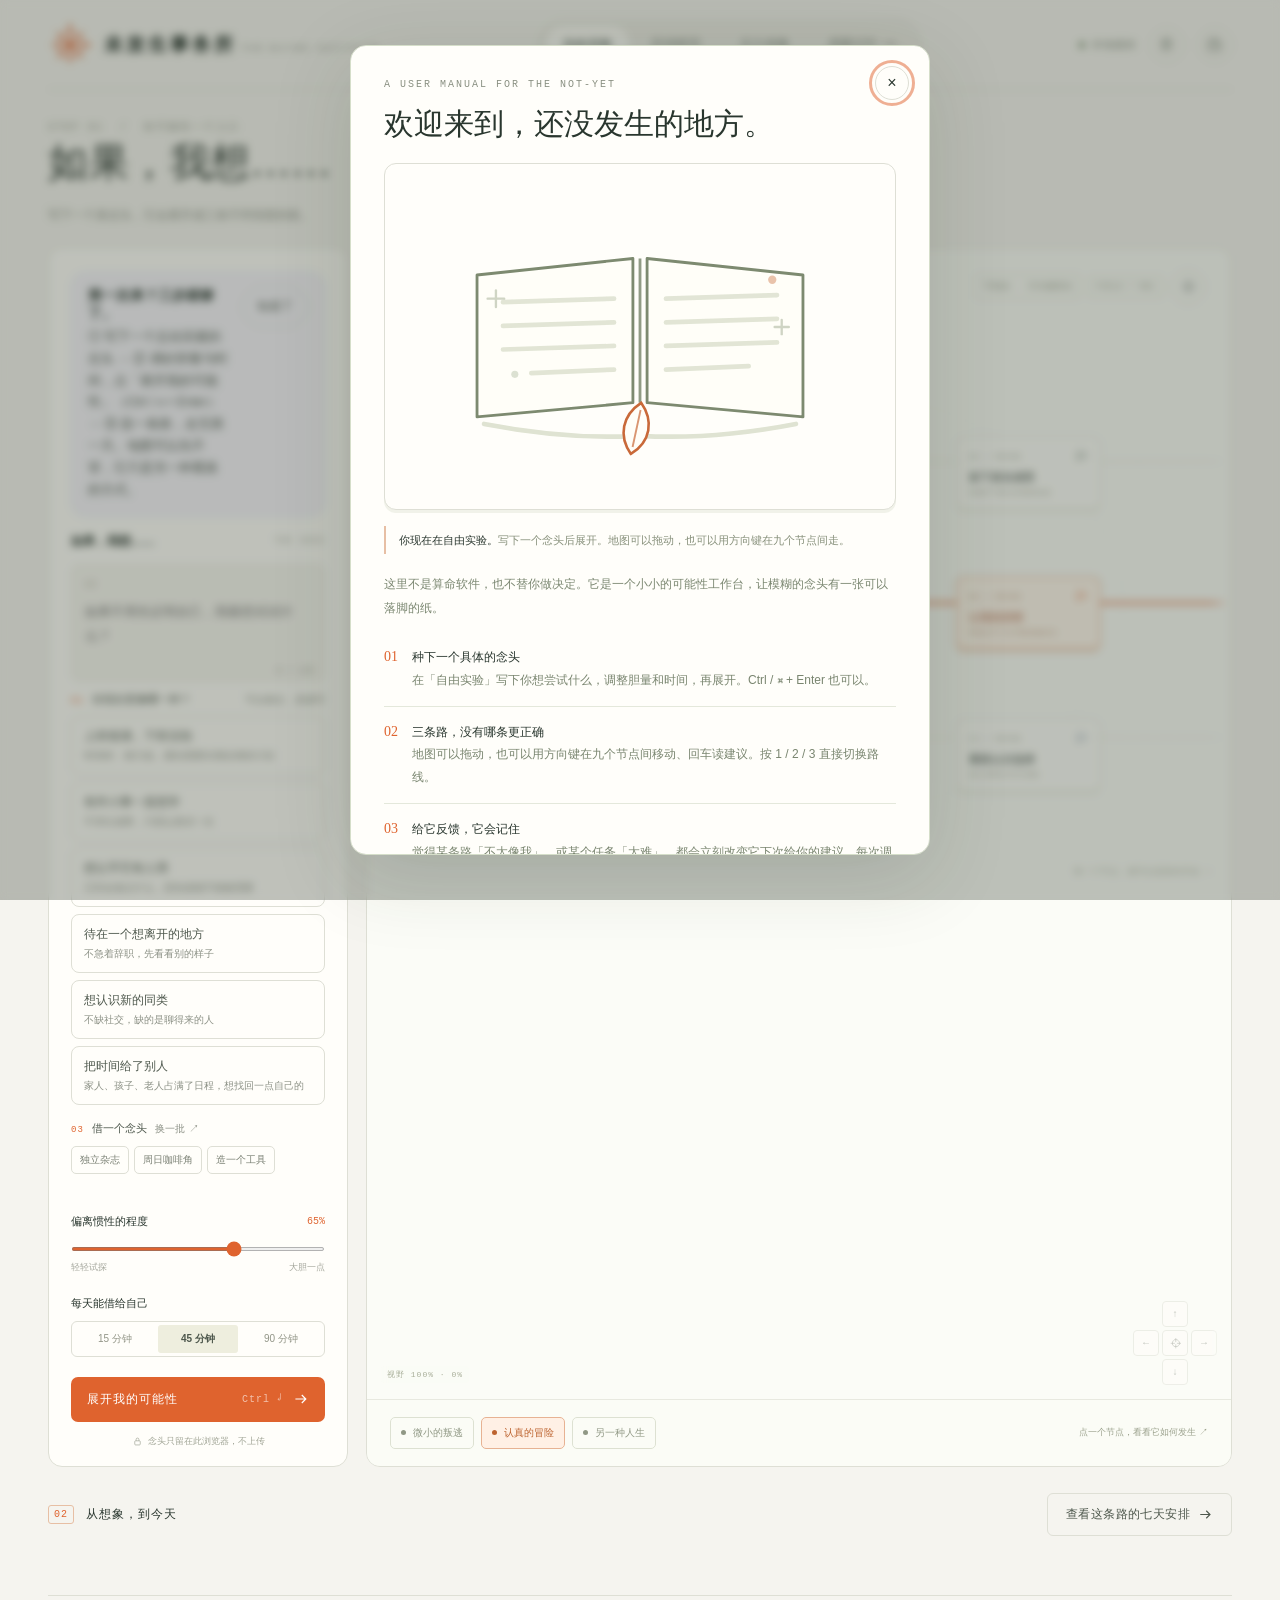
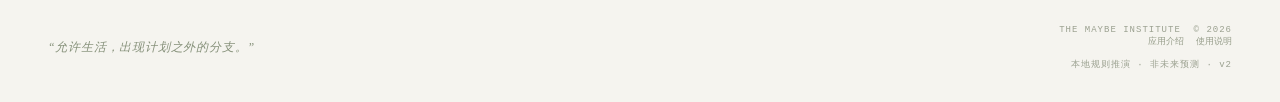
==== commit b6b867ed: "彻底移除首页（landing）路由：根路径直达 /lab" ====
--- a/outputs/index.html
+++ b/outputs/index.html
@@ -1154,21 +1154,17 @@
 有新回响时，悬浮通知在底部 Tab 栏（手机）/ 页脚（桌面）上方
 浮现几秒后自己收起。这个应用原本只有三类操作会留下痕迹，
 其余八类做完就没了。日志让「每一步都有回响」在界面上字面成立。 */
-/* 右上角入口的角标 */
+/* 右上角入口的未读红点：有未读日志时亮，点开后熄灭 */
 .icon-btn { position: relative; }
 .ledger-badge {
 position: absolute;
-top: 3px;
-right: 1px;
-min-width: 15px;
-height: 15px;
-padding: 0 4px;
-border-radius: 999px;
+top: 6px;
+right: 6px;
+width: 8px;
+height: 8px;
+border-radius: 50%;
 background: var(--orange);
-color: #fffef8;
-font: 9.5px/15px var(--mono);
-letter-spacing: 0;
-text-align: center;
+box-shadow: 0 0 0 2px #f5f4ef;
 pointer-events: none;
 }
 /* 悬浮通知：只在新回响出现的几秒内存在 */
@@ -2011,14 +2007,14 @@
         事务所日志的入口：右上角（原来「使用说明」问号的位置）。
         使用说明让位给日志——日志是每一步操作的回响，比说明书更常回头查看；
         说明书仍有页脚「使用说明」和 ? 快捷键两个入口。
-        角标是账本条数：有过什么，一眼可见。
+        红色小点是未读提示：有新回响时亮起，点开日志后熄灭。
       -->
       <button class="icon-btn" id="ledger-open" title="事务所日志" aria-label="事务所日志" aria-expanded="false" aria-controls="ledger-drawer">
         <svg viewBox="0 0 20 20" fill="none">
           <rect x="4" y="2.8" width="12" height="14.4" rx="2" stroke="currentColor" stroke-width="1.4"/>
           <path d="M7 7h6M7 10h6M7 13h3.6" stroke="currentColor" stroke-width="1.4" stroke-linecap="round"/>
         </svg>
-        <span class="ledger-badge" id="ledger-badge" hidden></span>
+        <span class="ledger-badge" id="ledger-badge" hidden role="status" aria-label="有新的事务所日志"></span>
       </button>
       <!--
         设置从主导航剥出来，单独放在右上角。
@@ -2790,13 +2786,23 @@
 kind: String(entry.kind || 'misc'),
 title: String(entry.title).slice(0, 120),
 detail: entry.detail ? String(entry.detail).slice(0, 200) : '',
-date: new Date().toISOString()
+date: new Date().toISOString(),
+unread: true
 };
 state.meta.ledger.unshift(item);
 if (state.meta.ledger.length > MAX_LEDGER) {
 state.meta.ledger = state.meta.ledger.slice(0, MAX_LEDGER);
 }
 return item;
+},
+// 打开日志抽屉后调用：把全部条目标记为已读，右上角红点随之消失。
+markLedgerRead: function () {
+var changed = false;
+(state.meta.ledger || []).forEach(function (e) {
+if (e.unread) { e.unread = false; changed = true; }
+});
+if (changed) { persist(); emit(); }
+return state;
 },
 clearLedger: function () {
 state.meta.ledger = [];
@@ -2858,8 +2864,9 @@
 }
 function parseHash() {
 var raw = location.hash.replace(/^#/, '');
-if (!raw || raw === '/') return '/';
-return raw.replace(/\/+$/, '') || '/';
+// 首页已移除：空路径或根路径直接落到自由实验，不再渲染 landing。
+if (!raw || raw === '/') return '/lab';
+return raw.replace(/\/+$/, '') || '/lab';
 }
 // 视图转场：不做整页替换，而是复用同一个容器做一次入场动画。
 // 这样既保留「页面变了」的感知，又不会因为重建节点丢掉滚动位置与焦点。
@@ -2922,7 +2929,7 @@
 // 用「页面路径 + 折叠块在页内的序号」做键，避免依赖 DOM id。
 var foldState = {};
 function foldKey() {
-return currentPath || '/';
+return currentPath || '/lab';
 }
 function rememberFolds() {
 if (!outlet) return;
@@ -5333,13 +5340,13 @@
 '</div>';
 }
 function count() { return (MI.store.get().meta.ledger || []).length; }
-// 右上角入口的角标：账本里有多少条，一眼可见；空账本不显示
+// 右上角入口的红点：有未读日志时亮，打开抽屉后熄灭。
+// 红点只提示「有没有新回响」，不显示条数——想看账本内容点进去即可。
 function syncBadge() {
 var badge = document.getElementById('ledger-badge');
 if (!badge) return;
-var n = count();
-badge.textContent = n > 99 ? '99+' : String(n);
-badge.hidden = n === 0;
+var hasUnread = (MI.store.get().meta.ledger || []).some(function (e) { return e.unread; });
+badge.hidden = !hasUnread;
 }
 // 日志抽屉的列表。抽屉平时是收起的，但列表随时保持最新——
 // 这样打开时永远是完整的账本，不需要「打开后再渲染」这一步。
@@ -5454,6 +5461,7 @@
 var close = document.getElementById('ledger-close');
 if (open) {
 open.addEventListener('click', function () {
+MI.store.markLedgerRead();
 if (MI.app && MI.app.paintLedgerNote) MI.app.paintLedgerNote();
 if (MI.app && MI.app.openOverlay) MI.app.openOverlay('ledger-drawer', 'ledger-close');
 open.setAttribute('aria-expanded', 'true');
@@ -5481,6 +5489,7 @@
 if (toastBtn) {
 toastBtn.addEventListener('click', function () {
 hideToast();
+MI.store.markLedgerRead();
 if (MI.app && MI.app.paintLedgerNote) MI.app.paintLedgerNote();
 if (MI.app && MI.app.openOverlay) MI.app.openOverlay('ledger-drawer', 'ledger-close');
 var btn = document.getElementById('ledger-open');
@@ -9649,7 +9658,7 @@
 // ── 启动 ─────────────────────────────────────────────
 function boot() {
 MI.store.init();
-MI.router.define('/', MI.views.landing);
+// 首页（landing）路由已移除：根路径由 router 归一化到 /lab
 MI.router.define('/lab', MI.views.lab);
 MI.router.define('/route/:index', MI.views.route);
 MI.router.define('/fear', MI.views.fear);
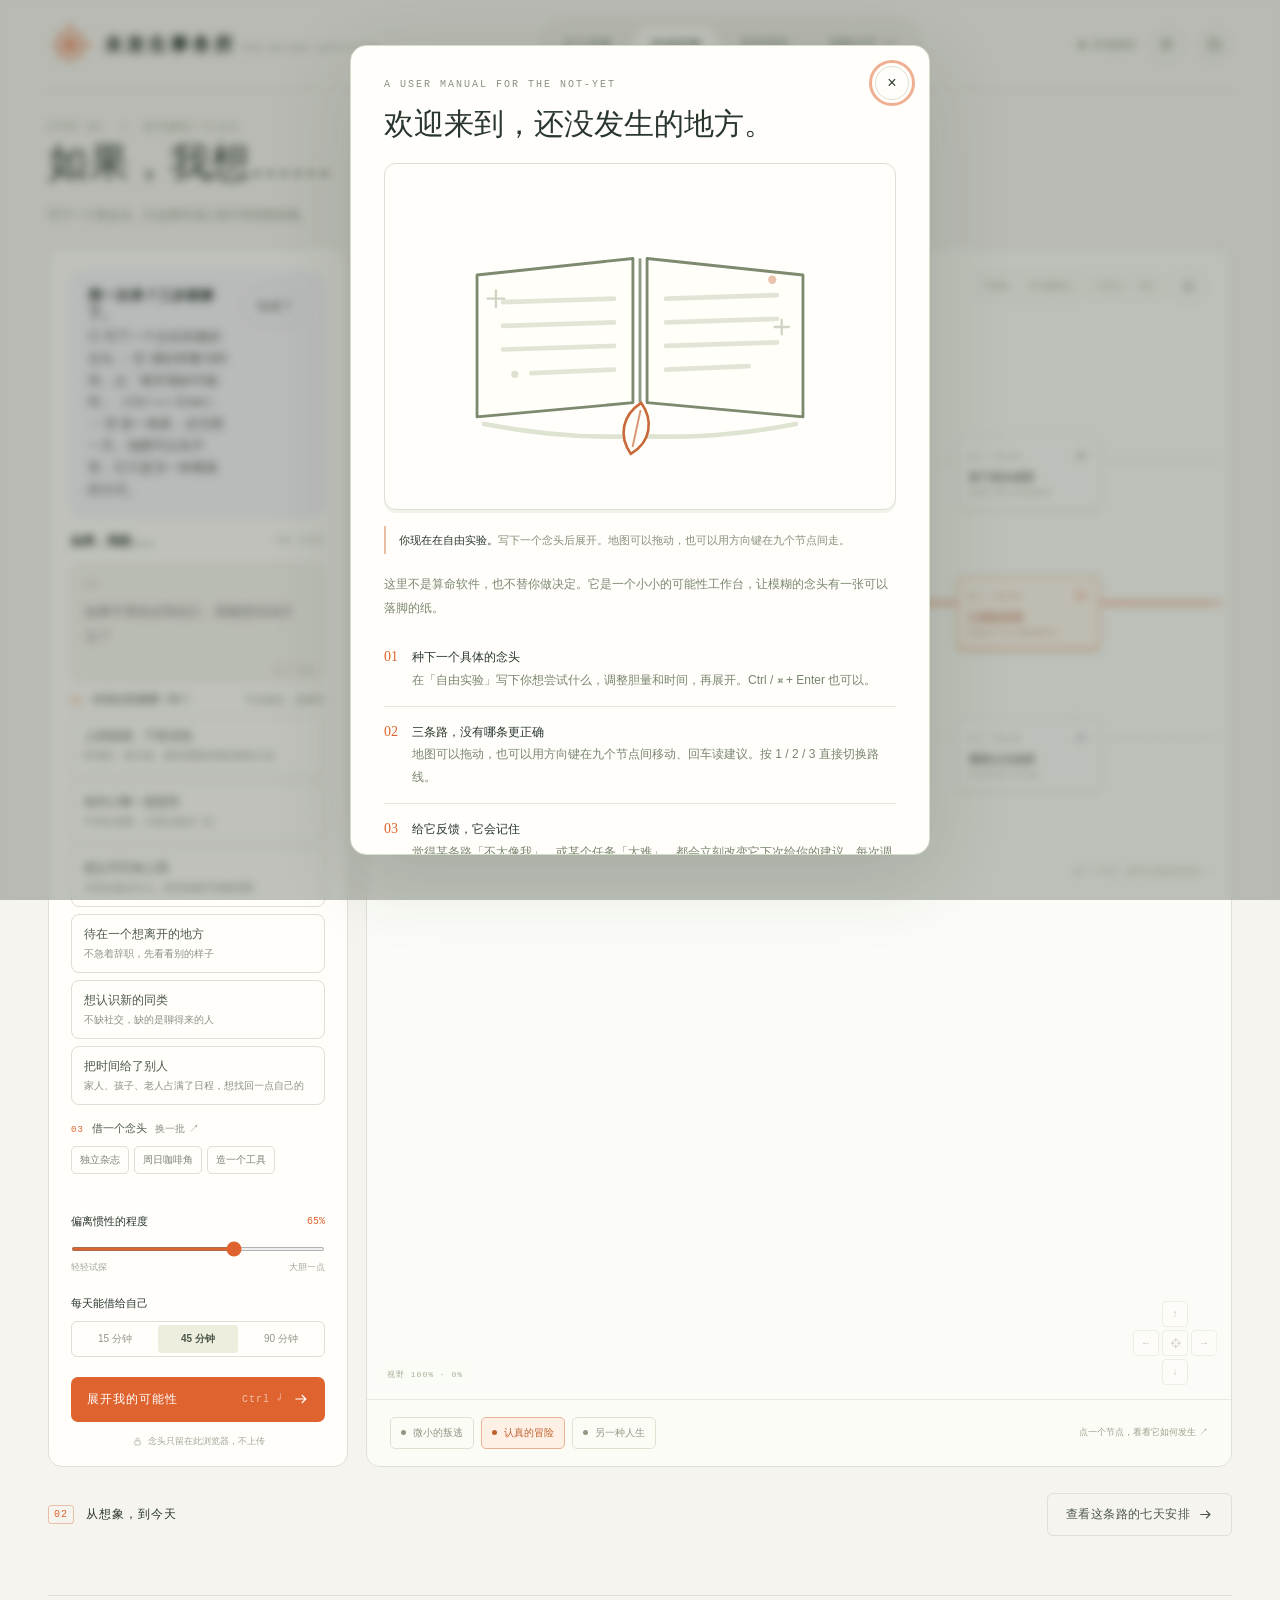
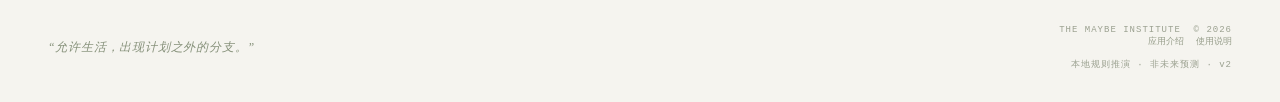
==== commit aadcce6f: "Dock 栏导航顺序：压力画像/自由实验/恐惧模型/档案记忆" ====
--- a/outputs/index.html
+++ b/outputs/index.html
@@ -1995,9 +1995,9 @@
     </button>
 
     <nav class="nav" id="nav" aria-label="主导航">
+      <button data-nav="/stress">压力画像</button>
       <button data-nav="/lab">自由实验</button>
       <button data-nav="/fear">恐惧模型</button>
-      <button data-nav="/stress">压力画像</button>
       <button data-nav="/archive">档案记忆<span class="nav-count" id="nav-archive-count">00</span></button>
     </nav>
 
@@ -2964,6 +2964,13 @@
 outlet = node;
 bindFoldPersistence();
 window.addEventListener('hashchange', render);
+// 首页已移除：若初始地址是根路径（空或 #/），重定向到 #/lab，
+// 让地址栏与内容一致，刷新与分享链接都稳定落在自由实验页。
+var raw = location.hash.replace(/^#/, '');
+if (!raw || raw === '/') {
+if (MI.router) location.hash = '#/lab';
+else return;
+}
 render();
 }
 MI.router = {
@@ -9698,11 +9705,11 @@
 var prevSeen = MI.store.get().meta.lastSeenAt;
 MI.app.__lastSeen = prevSeen;
 MI.store.update(function (st) { st.meta.lastSeenAt = new Date().toISOString(); });
+// 首次进入但没有指定路径时，路由归一化到 /lab（首页已移除）
+if (!location.hash) location.hash = '#/';
 // 首次使用：延迟一拍再弹，避免和首屏入场动画抢注意力
 MI.router.start(document.getElementById('view'));
 syncCounts();
-// 首次进入但没有指定路径时，停在入口页
-if (!location.hash) location.hash = '#/';
 // 用 journey.isVirgin() 而不是 totalIdeas——后者只看书写，不看进度与档案。
 // 标志位写在 return 之外：否则有念头的用户永远不会置位，每次启动都重跑这个定时器。
 if (!MI.store.get().meta.seenGuide) {
